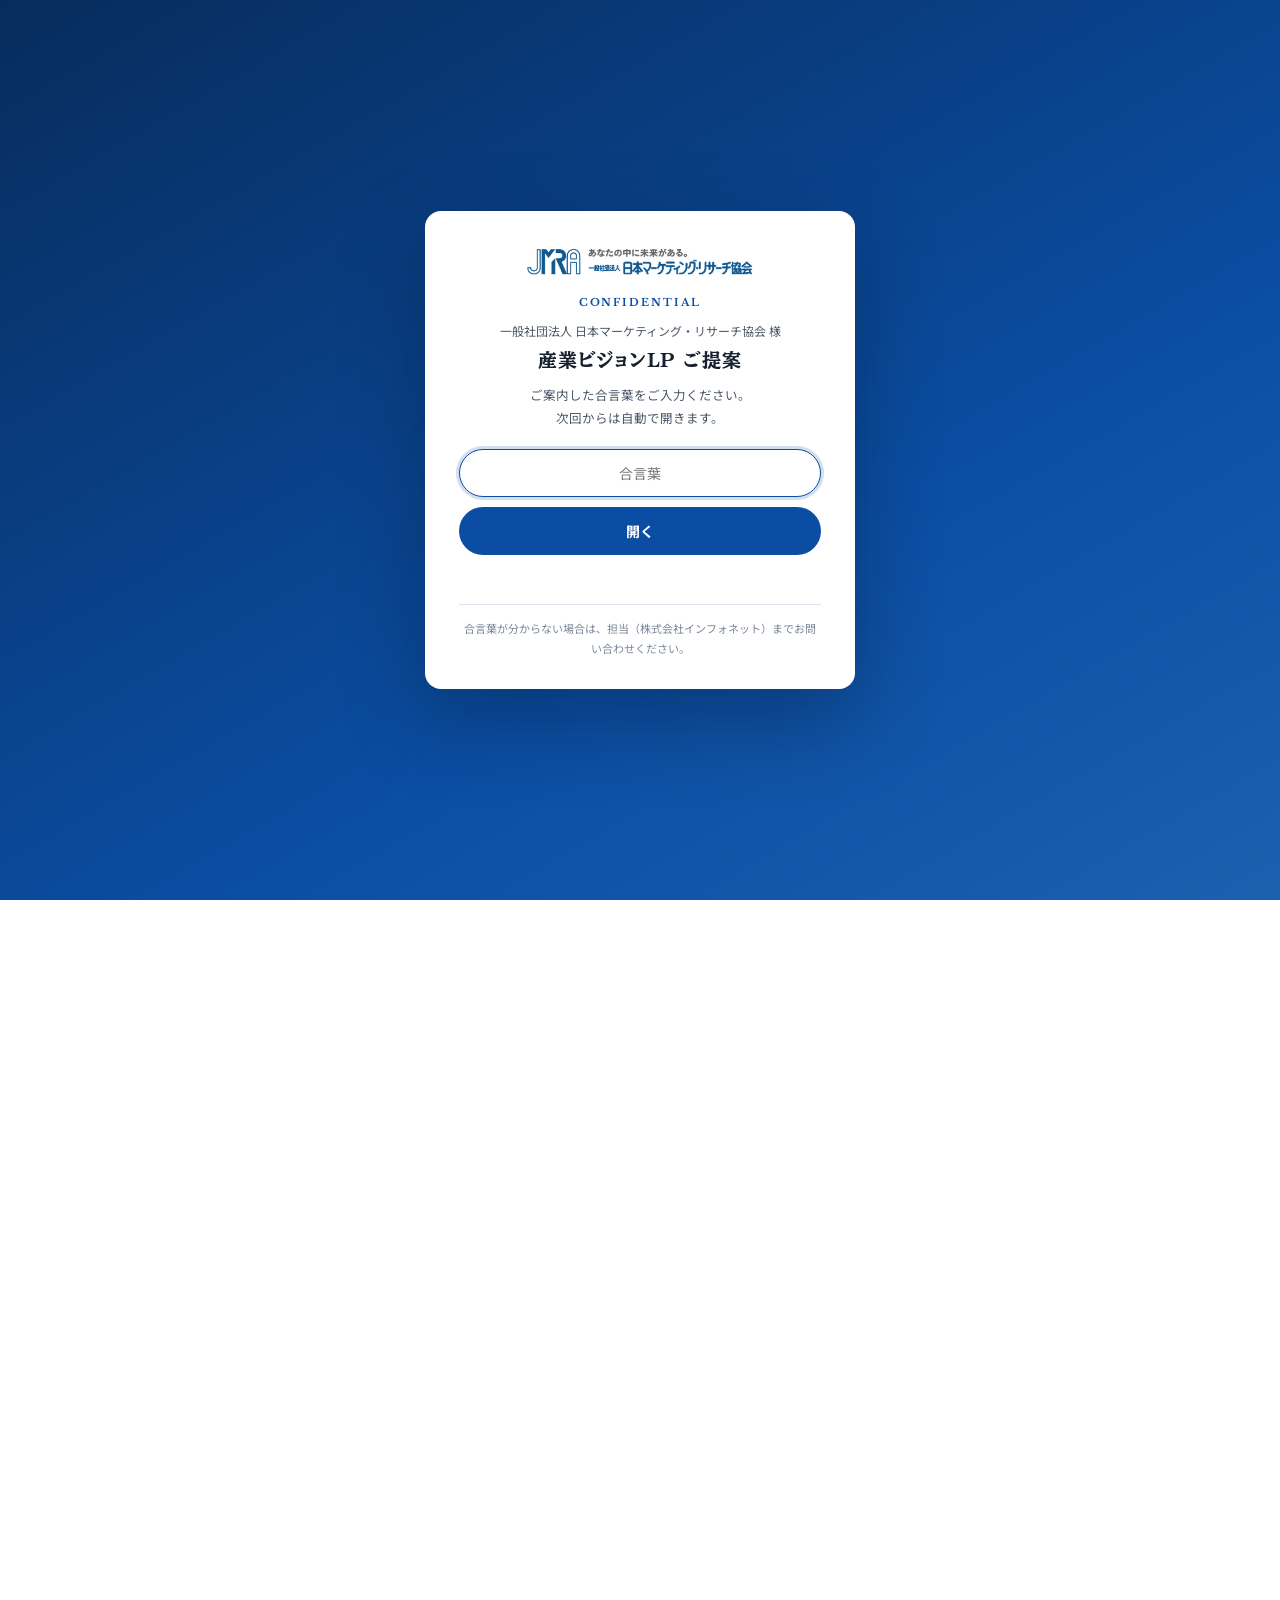
==== jmra-vision-b.html @ 4964e889 "update" ====
<!DOCTYPE html>
<html lang="ja" class="gate-on">
<head>
<meta charset="UTF-8">
<meta name="viewport" content="width=device-width, initial-scale=1.0">
<title>マーケティング・リサーチ産業VISION｜一般社団法人 日本マーケティング・リサーチ協会｜デザイン案B（可能性が、ひらく）</title>
<meta name="description" content="「調べる」から、「意思をつくる」へ。一般社団法人 日本マーケティング・リサーチ協会が策定した、マーケティング・リサーチ産業のこれからのビジョン。">
<meta name="robots" content="noindex,nofollow">
<link rel="preconnect" href="https://fonts.googleapis.com">
<link rel="preconnect" href="https://fonts.gstatic.com" crossorigin>
<link href="https://fonts.googleapis.com/css2?family=Noto+Sans+JP:wght@400;500;700;900&family=Kosugi&family=Poppins:wght@400;500;600&family=BIZ+UDPMincho:wght@400;700&family=Libre+Baskerville:wght@400;700&family=Inter:wght@400;600;700;800&family=Barlow+Semi+Condensed:wght@500;600;700&display=swap" rel="stylesheet">
<style>
@charset "UTF-8";
/* ============================================================================
   JMRA Design Tokens v0.9
   一般社団法人 日本マーケティング・リサーチ協会 様 ／ 産業ビジョンLP
   ----------------------------------------------------------------------------
   制作: 株式会社インフォネット（制作パートナー: 株式会社ITLINE）
   2026-08 作成

   【このファイルの役割】
   JMRA様の Web 資産に「共通の基準値」を与えるための定義ファイルです。
   本LPだけでなく、将来のデータベース化・追加改修・他ページ展開の際にも
   このファイルを <link> するだけで同じトンマナを再現できます。

   【2層構造】
   Layer 1 (--jm-*)  : プリミティブ = 色そのもの。実装から直接使わない。
   Layer 2 (--c-*)   : セマンティック = 役割名。実装で触ってよいのはこちら。
   → 将来「主色を変えたい」ときは Layer 1 を1行変えるだけで全ページに波及します。

   【統一ブルー #0B4DA2 の根拠】
   現在、JMRA様のWeb資産にはブルーが4種類存在します。
     - コーポレートサイト skin.css .................. #0066A9 / #0073BE
     - 50周年記念特設サイト /Portals/0/50th/ ........ #0D558B / #0072BC
     - アニュアル・カンファレンス2025 LP ............ #354FD9
     - 各種資料上の認識 ............................. #003399
     - 協会ロゴマーク実測（logo.png） ............... #085288
   なかでも、最も権威のある基準は「協会ロゴマークそのものの色 #085288」です。
   #0B4DA2 はこのロゴ色と同系（いずれも hue 約210度のネイビーブルー）でありながら、
   Web上の可読性要件を満たすよう明度を最適化したものです。
   #0B4DA2 はこれらの中間に位置し、
     (1) どの既存資産とも系統が衝突しない
     (2) 白文字とのコントラスト比 8.18:1（WCAG AAA）で、紺帯に白見出しを
         載せる設計がすべて安全になる
     (3) #003399 より一段明るく現代的でありながら、業界団体としての
         信頼感（ネイビー寄り）を保つ
   の3点から、統一色として提案するものです。
   ========================================================================== */

:root{

  /* ==========================================================================
     Layer 1 — PRIMITIVE ／ 直接使用しないでください
     ========================================================================== */

  /* --- Blue ramp（主色） --------------------------------------------------- */
  --jm-blue-50 :#EEF4FB;
  --jm-blue-100:#D6E4F5;
  --jm-blue-200:#AEC8EA;
  --jm-blue-300:#7BA4DA;
  --jm-blue-400:#4A7FC6;
  --jm-blue-500:#1C60B0;
  --jm-blue-600:#0B4DA2;   /* ★ 統一色 PRIMARY ／ 白文字 8.18:1 (AAA) */
  --jm-blue-700:#093C7E;
  --jm-blue-800:#072C5C;   /* 濃紺面（推奨サービス・フッター） */
  --jm-blue-900:#051D3D;

  /* --- Secondary / Accent -------------------------------------------------- */
  --jm-teal-500  :#12A5C8;  /* データ・分析の記号色。送付イメージのシアンを継承 */
  --jm-teal-600  :#0E86A4;
  --jm-green-500 :#2FA37A;  /* 50周年サイト #52B386 の格上げ継承 */
  --jm-accent-500:#FF7A2F;  /* CTA。#FF6600 の明度調整継承 ※白文字は不可(3.0:1) */
  --jm-accent-700:#D95E12;  /* 白文字を載せる必要がある場合はこちら */

  /* --- Neutral ------------------------------------------------------------- */
  --jm-ink   :#16202E;
  --jm-ink-2 :#4A5666;
  --jm-ink-3 :#7A8698;
  --jm-line  :#DCE3EC;
  --jm-bg    :#F5F8FC;
  --jm-white :#FFFFFF;

  /* --- Legacy（移行元。削除せず由来を残す） --------------------------------- */
  --jm-legacy-corp:#0066A9;  /* /Portals/0/Skins/JMRA/skin.css 実測 */
  --jm-legacy-50th:#0D558B;  /* /Portals/0/50th/assets/css/style.css */
  --jm-legacy-conf:#354FD9;  /* /Portals/0/conference/2025lp/assets/css/style.css */
  --jm-logo-blue  :#085288;  /* ★協会ロゴマーク実測値。統一色 #0B4DA2 の根拠 */

  /* --- Category colors（事例カテゴリ／最大6色） ------------------------------ */
  --jm-cat-quant :#0B4DA2;   /* 定量調査 */
  --jm-cat-qual  :#12A5C8;   /* 定性調査 */
  --jm-cat-data  :#6B4FD6;   /* データ活用・AI */
  --jm-cat-ux    :#2FA37A;   /* UX・行動観察 */
  --jm-cat-global:#C86A12;   /* 海外・グローバル */
  --jm-cat-other :#6B7787;   /* その他 */


  /* ==========================================================================
     Layer 2 — SEMANTIC ／ 実装で使うのはここだけ
     ========================================================================== */

  --c-primary      :var(--jm-blue-600);
  --c-primary-hover:var(--jm-blue-700);
  --c-primary-weak :var(--jm-blue-50);
  --c-on-primary   :#fff;

  --c-secondary    :var(--jm-teal-500);

  --c-surface      :var(--jm-white);
  --c-surface-2    :var(--jm-bg);
  --c-surface-dark :var(--jm-blue-800);

  --c-border       :var(--jm-line);
  --c-border-strong:var(--jm-blue-200);

  --c-text         :var(--jm-ink);
  --c-text-muted   :var(--jm-ink-2);
  --c-text-faint   :var(--jm-ink-3);
  --c-text-on-dark :#fff;
  --c-text-on-dark-muted:rgba(255,255,255,.72); /* ダーク面は2階調のみ。グレー混色は濁る */

  --c-link         :var(--jm-blue-600);
  --c-cta-bg       :var(--jm-accent-500);
  --c-cta-text     :#fff;
  --c-focus-ring   :rgba(11,77,162,.35);


  /* ==========================================================================
     TYPOGRAPHY ／ Major Third (1.25) スケール
     ========================================================================== */
  --ff-ja :"Noto Sans JP","Yu Gothic Medium","Yu Gothic","Hiragino Kaku Gothic ProN",sans-serif;
  /* 見出し用（参考サイト https://www.techv.co.jp/ の書体構成に準拠）
     和文見出し＝BIZ UDPMincho（明朝）／英字ラベル＝Libre Baskerville（セリフ）
     本文はゴシック（--ff-ja）のままとし、見出しだけ明朝にしてコントラストをつける。 */
  --ff-head  :"BIZ UDPMincho","Yu Mincho","YuMincho","Hiragino Mincho ProN",serif;
  --ff-serif :"Libre Baskerville","Times New Roman",serif;
  --ff-en :"Inter","Noto Sans JP",sans-serif;
  --ff-num:"Barlow Semi Condensed","Inter",sans-serif;

  --fs-2xs :.6875rem;   /* 11px  カテゴリチップ */
  --fs-xs  :.75rem;     /* 12px  メタ情報 */
  --fs-sm  :.8125rem;   /* 13px  補助テキスト */
  --fs-base:.9375rem;   /* 15px  本文 */
  --fs-md  :1rem;       /* 16px  カードタイトル */
  --fs-lg  :1.125rem;   /* 18px  リード */
  --fs-xl  :1.375rem;   /* 22px  小見出し */
  --fs-2xl :1.75rem;    /* 28px  h3 */
  --fs-3xl :2.25rem;    /* 36px  h2 */
  --fs-4xl :3rem;       /* 48px  特大 */
  --fs-hero:clamp(1.75rem,4.4vw,3.25rem);

  --lh-tight:1.35;
  --lh-dense:1.65;
  --lh-base :1.85;

  --fw-r:400; --fw-m:500; --fw-b:700; --fw-x:900;
  --ls-label:.28em;  /* 英語ラベルのトラッキング */


  /* ==========================================================================
     SPACE ／ 4px ベース
     ========================================================================== */
  --sp-1:4px;  --sp-2:8px;  --sp-3:12px; --sp-4:16px; --sp-5:24px;
  --sp-6:32px; --sp-7:40px; --sp-8:56px; --sp-9:80px; --sp-10:112px;

  --sec-y    :clamp(56px,7vw,96px);
  --container:1180px;
  --gutter   :24px;
  --header-h :74px;


  /* ==========================================================================
     RADIUS / ELEVATION ／ 影には青みを混ぜる（グレーの影は安っぽく見える）
     ========================================================================== */
  --r-sm:6px; --r-md:10px; --r-lg:14px; --r-xl:20px; --r-pill:999px;

  --e-1:0 1px 2px rgba(9,32,72,.06), 0 2px 8px rgba(9,32,72,.05);
  --e-2:0 4px 16px rgba(9,32,72,.08);
  --e-3:0 10px 28px rgba(9,32,72,.13);
  --e-focus:0 0 0 3px var(--c-focus-ring);


  /* ==========================================================================
     MOTION
     ========================================================================== */
  --dur-1:120ms; --dur-2:200ms; --dur-3:320ms; --dur-4:520ms;
  --ease-out   :cubic-bezier(.22,.61,.36,1);
  --ease-inout :cubic-bezier(.65,0,.35,1);
  --ease-spring:cubic-bezier(.34,1.4,.64,1);
  --stagger:12ms;      /* 実効の上限は 240ms でキャップする */
}

/* ============================================================================
   BREAKPOINTS（本LPの正）
     1023px 以下 … 3列 → 2列
     599px  以下 … 2列 → 1列
   ※JMRA様既存資産は 768 / 1259（カンファレンスLP）、Bootstrap系（50周年）と
     まちまちのため、本LPでは上記2本に統一しています。
   ========================================================================== */

/* ============================================================================
   ACCESSIBILITY
   ========================================================================== */
@media (prefers-reduced-motion:reduce){
  :root{--dur-1:.01ms;--dur-2:.01ms;--dur-3:.01ms;--dur-4:.01ms;--stagger:0ms;}
  *,*::before,*::after{animation-duration:.01ms!important;animation-iteration-count:1!important;
    transition-duration:.01ms!important;scroll-behavior:auto!important;}
}

/* ==========================================================================
   デザイン案A「ビジョンブルー」
   いただいたレビュー用モックの構成・順序・カテゴリ体系をそのまま踏襲したうえで、
   ①実写／図版の投入 ②カード情報量の整理 ③色分けのルール化
   ④ダーク面のコントラスト確保 ⑤SP時のフィルタUI ⑥カード等高
   の6点を改善したデザインです。
   ========================================================================== */

*{margin:0;padding:0;box-sizing:border-box;}
html{overflow-x:hidden;scroll-behavior:smooth;scroll-padding-top:calc(var(--header-h) + 12px);}
body{font-family:var(--ff-ja);color:var(--c-text);background:var(--c-surface);line-height:var(--lh-base);
  font-size:var(--fs-base);-webkit-font-smoothing:antialiased;}
img{max-width:100%;display:block;}
a{text-decoration:none;color:inherit;}
button{font-family:inherit;cursor:pointer;border:none;background:none;color:inherit;}
select{font-family:inherit;}
:focus-visible{outline:none;box-shadow:var(--e-focus);border-radius:var(--r-sm);}
.inner{max-width:var(--container);margin:0 auto;padding:0 var(--gutter);}
.en{font-family:var(--ff-en);letter-spacing:var(--ls-label);font-weight:700;text-transform:uppercase;}
.num{font-family:var(--ff-num);font-variant-numeric:tabular-nums;}

html.still *,html.still *::before,html.still *::after{transition:none!important;animation:none!important;}
html.still .rv{opacity:1!important;transform:none!important;}
html.still .mx-axes{opacity:1!important;}
html.still .mx-arrow{clip-path:none!important;}
html.still dialog.md[open]{position:fixed;top:50%;left:50%;margin:0;transform:translate(-50%,-50%);z-index:9999;}
html.still dialog.sheet[open]{position:fixed;left:0;right:0;bottom:0;top:auto;margin:0;z-index:9999;}
html.still.hasdialog::after{content:"";position:fixed;inset:0;background:rgba(5,29,61,.55);z-index:9990;}
.js .rv{opacity:0;transform:translateY(18px);transition:opacity var(--dur-4) var(--ease-out),transform var(--dur-4) var(--ease-out);}
.js .rv.in{opacity:1;transform:none;}

/* ===== HEADER ===== */
.hdr{position:sticky;top:0;z-index:100;background:rgba(255,255,255,.94);
  backdrop-filter:blur(10px);-webkit-backdrop-filter:blur(10px);
  border-bottom:1px solid transparent;transition:border-color var(--dur-2),box-shadow var(--dur-2);}
.hdr.solid{border-bottom-color:var(--c-border);box-shadow:var(--e-1);}
.hdr .inner{display:flex;align-items:center;gap:var(--sp-5);height:var(--header-h);}
.brand{display:flex;align-items:center;gap:14px;flex:none;}
.brand img{height:26px;width:auto;}
.brand .bar{width:1px;height:26px;background:var(--c-border);}
.brand .pg{font-size:var(--fs-xs);font-weight:var(--fw-b);line-height:1.35;color:var(--c-primary);}
.brand .pg-short{display:none;}
.brand .pg small{display:block;font-family:var(--ff-en);font-size:9px;letter-spacing:.16em;color:var(--c-text-faint);font-weight:600;}
.gnav{margin-left:auto;}
.gnav ul{display:flex;list-style:none;gap:2px;}
.gnav a{display:block;padding:8px 14px;font-size:var(--fs-sm);font-weight:var(--fw-m);line-height:1.4;
  border-radius:var(--r-sm);transition:background var(--dur-2),color var(--dur-2);}
.gnav a b{display:block;font-family:var(--ff-en);font-size:9px;font-weight:800;letter-spacing:.16em;color:var(--jm-teal-500);}
.gnav a:hover{background:var(--c-primary-weak);color:var(--c-primary);}
.lang{display:flex;border:1.5px solid var(--c-border);border-radius:var(--r-sm);overflow:hidden;flex:none;}
.lang button{width:36px;height:30px;font-family:var(--ff-en);font-size:11px;font-weight:700;
  color:var(--c-text-faint);transition:all var(--dur-2);}
.lang button.on{background:var(--c-primary);color:#fff;}
.burger{display:none;width:44px;height:44px;border-radius:var(--r-sm);align-items:center;justify-content:center;flex-direction:column;gap:5px;}
.burger span{display:block;width:20px;height:2px;background:var(--c-primary);border-radius:2px;}

/* ===== HERO =====
   本家サイト（jmra-net.or.jp）のメインビジュアルに合わせた構成。
   ・左に「JMRAマーク＋あなたの中に未来がある。」のロックアップ
   ・明るい面に濃い文字（本家は白背景に濃グレーのキャッチ）
   ・右側は背景のビジュアルをそのまま見せる（本家は全面ビジュアル）
   キャッチは画像ではなく実テキストで組んでいる（Noto Sans JP 900）。 */
.hero{position:relative;overflow:hidden;background:#EAF2FA;}
.hero-bg{position:absolute;inset:0;background:url("images/hero_a.jpg") center 46%/cover no-repeat;}
/* 左から白を敷き、文字が乗る面だけを明るくする */
.hero-veil{position:absolute;inset:0;
  background:
    linear-gradient(98deg,
      rgba(255,255,255,.975) 0%,
      rgba(255,255,255,.95) 32%,
      rgba(255,255,255,.78) 48%,
      rgba(255,255,255,.26) 66%,
      rgba(255,255,255,0) 84%),
    linear-gradient(180deg,rgba(255,255,255,.5) 0%,rgba(255,255,255,0) 26%);}
.hero-grid{position:absolute;inset:0;opacity:.5;
  background-image:linear-gradient(rgba(11,77,162,.10) 1px,transparent 1px),linear-gradient(90deg,rgba(11,77,162,.10) 1px,transparent 1px);
  background-size:64px 64px;
  mask-image:linear-gradient(262deg,#000 0%,transparent 62%);
  -webkit-mask-image:linear-gradient(262deg,#000 0%,transparent 62%);}
.hero .inner{position:relative;display:block;
  padding-top:clamp(26px,3.2vw,44px);padding-bottom:clamp(28px,3.4vw,48px);}
.hero-tx{max-width:min(720px,64%);}

/* --- ロックアップ（本家の型） --- */
.jm-lockup{display:flex;align-items:center;gap:clamp(12px,1.4vw,18px);
  margin-bottom:clamp(12px,1.5vw,20px);}
.jm-mark{height:clamp(48px,5.2vw,68px);width:auto;flex:none;}
.jm-tag{margin:0;font-family:var(--ff-head);font-weight:var(--fw-b);color:#333;line-height:1.3;letter-spacing:.04em;
  font-size:clamp(17px,2.15vw,28px);}
.jm-tag .tag-br{display:none;}

.hero .eyebrow{display:inline-flex;align-items:center;gap:12px;color:var(--jm-blue-500);font-family:var(--ff-serif);
  font-size:var(--fs-xs);font-weight:700;letter-spacing:.14em;margin-bottom:var(--sp-3);}
.hero .eyebrow::before{content:"";width:34px;height:2px;background:var(--jm-blue-500);flex:none;}
.hero h1{font-family:var(--ff-head);font-size:clamp(1.95rem,4.6vw,3.15rem);line-height:1.32;
  font-weight:var(--fw-b);color:var(--jm-blue-700);letter-spacing:.03em;text-shadow:none;}
.hero h1 .accent{color:var(--jm-blue-600);position:relative;display:inline-block;isolation:isolate;}
.hero h1 .accent::after{content:"";position:absolute;left:-.04em;right:-.04em;bottom:.12em;height:.22em;
  background:rgba(0,115,190,.20);border-radius:2px;z-index:-1;}
.hero .lead{margin-top:var(--sp-4);max-width:31em;color:#3B4A5C;font-size:var(--fs-base);line-height:1.85;}
.hero .lead b{color:var(--jm-blue-700);font-weight:var(--fw-b);border-bottom:2px solid rgba(0,115,190,.35);}
.hero .cta{margin-top:var(--sp-5);display:flex;gap:var(--sp-3);flex-wrap:wrap;}
.btn{display:inline-flex;align-items:center;gap:10px;font-weight:var(--fw-b);font-size:var(--fs-base);
  padding:15px 30px;border-radius:var(--r-pill);
  transition:transform var(--dur-2) var(--ease-out),box-shadow var(--dur-2),background var(--dur-2);}
.btn svg{width:16px;height:16px;flex:none;}
.btn-p{background:var(--c-cta-bg);color:#fff;box-shadow:0 6px 20px rgba(255,122,47,.30);}
.btn-p:hover{transform:translateY(-3px);box-shadow:0 10px 28px rgba(255,122,47,.42);}
.btn-g{background:rgba(255,255,255,.86);color:var(--jm-blue-600);border:1.5px solid var(--jm-blue-300);}
.btn-g:hover{background:#fff;border-color:var(--jm-blue-500);transform:translateY(-3px);}
/* 案Aでは右の写真カードを出さない（本家は全面ビジュアル＋左ロックアップのため）。
   指定そのものは案B（_style_b.css で display:block に戻す）が使うため残す。 */
.hero-art{display:none;position:relative;}
.hero-art img{width:100%;height:auto;aspect-ratio:4/3;object-fit:cover;border-radius:var(--r-xl);box-shadow:0 24px 60px rgba(0,0,0,.42);}
.hero-art .chip-float{position:absolute;left:-20px;bottom:22px;background:#fff;border-radius:var(--r-lg);
  box-shadow:0 12px 34px rgba(5,29,61,.3);padding:13px 19px;display:flex;align-items:center;gap:12px;max-width:88%;}
.hero-art .chip-float .ic{width:36px;height:36px;border-radius:var(--r-md);background:var(--c-primary-weak);
  display:flex;align-items:center;justify-content:center;color:var(--c-primary);flex:none;}
.hero-art .chip-float .ic svg{width:18px;height:18px;}
.hero-art .chip-float b{display:block;font-size:var(--fs-sm);line-height:1.5;}
.hero-art .chip-float span{font-size:var(--fs-xs);color:var(--c-text-faint);}

/* ===== TICKER ===== */
.ticker{background:#fff;border-bottom:1px solid var(--c-border);}
.ticker .inner{display:grid;grid-template-columns:repeat(4,1fr);}
.stat{padding:19px 18px 17px;text-align:center;position:relative;}
.stat + .stat::before{content:"";position:absolute;left:0;top:26%;bottom:26%;width:1px;background:var(--c-border);}
.stat .v{font-family:var(--ff-num);font-size:2.5rem;font-weight:700;line-height:1;color:var(--c-primary);font-variant-numeric:tabular-nums;}
.stat .v .u{font-size:.95rem;font-weight:600;margin-left:3px;color:var(--c-text-muted);}
.stat .k{margin-top:9px;font-size:var(--fs-xs);color:var(--c-text-muted);font-weight:var(--fw-m);}

/* ===== SECTION 共通 ===== */
section{padding:var(--sec-y) 0;}
.sec-head{margin-bottom:var(--sp-8);max-width:46em;}
.sec-head .en{display:inline-flex;align-items:center;gap:11px;color:var(--c-primary);font-size:var(--fs-xs);
  font-family:var(--ff-serif);font-weight:700;letter-spacing:.14em;}
.sec-head .en::before{content:"";width:28px;height:2px;background:var(--jm-teal-500);}
.sec-head h2{font-family:var(--ff-head);font-size:clamp(1.5rem,3vw,2.2rem);line-height:1.5;margin-top:11px;
  font-weight:var(--fw-b);letter-spacing:.045em;}
.sec-head p{margin-top:14px;color:var(--c-text-muted);font-size:var(--fs-base);}
.sec-head p b{color:var(--c-primary);font-weight:var(--fw-b);}
.sec-head.on-dark h2{color:#fff;}
.sec-head.on-dark p{color:var(--c-text-on-dark-muted);}
.sec-head.on-dark p b{color:#7FE3FF;}
.sec-head.on-dark .en{color:#7FE3FF;}
.sec-head.on-dark .en::before{background:#7FE3FF;}

/* ===== VISION（BEFORE → SHIFT → AFTER） ===== */
.vision{background:var(--c-surface-2);}
.v-head{display:grid;grid-template-columns:minmax(230px,.8fr) 1.6fr;gap:clamp(24px,4vw,60px);
  align-items:start;margin-bottom:var(--sp-8);}
.v-head .sec-head{margin-bottom:0;}
.v-lead{color:var(--c-text-muted);font-size:var(--fs-base);line-height:2;padding-top:34px;}
.v-lead b{color:var(--c-primary);font-weight:var(--fw-b);}
.steps{display:grid;grid-template-columns:1fr 34px 1fr 34px 1fr;align-items:stretch;gap:0;}
.step{background:#fff;border:1px solid var(--c-border);border-radius:var(--r-lg);padding:26px 26px 24px;box-shadow:var(--e-1);}
.step .lb{font-family:var(--ff-en);font-size:10px;font-weight:800;letter-spacing:.22em;color:var(--c-text-faint);text-transform:uppercase;}
.step h3{font-size:var(--fs-xl);margin:10px 0 10px;line-height:1.5;}
.step p{font-size:var(--fs-sm);color:var(--c-text-muted);line-height:1.9;}
.step.now{background:linear-gradient(150deg,var(--jm-blue-700) 0%,var(--jm-blue-600) 55%,var(--jm-blue-500) 100%);
  border-color:transparent;color:#fff;box-shadow:0 14px 34px rgba(11,77,162,.28);position:relative;overflow:hidden;}
.step.now .lb{color:#7FE3FF;}
.step.now p{color:var(--c-text-on-dark-muted);}
.step.now::after{content:"";position:absolute;right:-40px;bottom:-40px;width:150px;height:150px;border-radius:50%;
  background:radial-gradient(circle,rgba(127,227,255,.3) 0%,transparent 70%);}
.step-ar{display:flex;align-items:center;justify-content:center;color:var(--jm-blue-300);}
.step-ar svg{width:20px;height:20px;}

/* ===== VALUE MAP ===== */
.matrix-wrap{margin-top:var(--sp-6);}
.mx-frame{display:grid;grid-template-columns:34px 1fr;gap:14px;align-items:stretch;}
.yaxis{display:flex;flex-direction:column;align-items:center;justify-content:space-between;padding:4px 0;
  font-size:var(--fs-xs);font-weight:var(--fw-b);color:var(--c-text-faint);letter-spacing:.08em;}
.yaxis span.t{writing-mode:vertical-rl;text-orientation:upright;}
.yaxis span.t.hi{color:var(--jm-teal-600);}
.yaxis .line{flex:1 1 auto;width:2px;background:linear-gradient(180deg,var(--jm-teal-500),var(--jm-blue-200));
  margin:10px 0;border-radius:2px;position:relative;display:flex;align-items:center;justify-content:center;}
.yaxis .line::before{content:"";position:absolute;top:-1px;left:50%;transform:translateX(-50%);
  width:0;height:0;border-left:5px solid transparent;border-right:5px solid transparent;border-bottom:7px solid var(--jm-teal-500);}
.yaxis .line i{writing-mode:vertical-rl;text-orientation:upright;font-style:normal;font-size:10px;
  color:var(--c-text-faint);background:#fff;padding:8px 0;letter-spacing:.12em;}
.xaxis{display:flex;align-items:center;justify-content:center;gap:14px;margin:16px 0 0 48px;flex-wrap:wrap;
  font-size:var(--fs-xs);font-weight:var(--fw-b);color:var(--c-text-faint);letter-spacing:.04em;}
.xaxis .pole{display:inline-flex;align-items:center;gap:7px;font-family:var(--ff-en);font-size:10.5px;letter-spacing:.1em;}
.xaxis .pole.r{color:var(--jm-teal-600);}
.xaxis .dot{width:7px;height:7px;border-radius:50%;background:var(--jm-blue-200);display:inline-block;}
.xaxis .dot-r{background:var(--jm-teal-500);}
.xaxis .line{flex:0 1 min(300px,30vw);height:2px;background:linear-gradient(90deg,var(--jm-blue-200),var(--jm-teal-500));
  border-radius:2px;position:relative;display:flex;align-items:center;justify-content:center;}
.xaxis .line::after{content:"";position:absolute;right:-1px;top:50%;transform:translateY(-50%);
  width:0;height:0;border-top:5px solid transparent;border-bottom:5px solid transparent;border-left:7px solid var(--jm-teal-500);}
.xaxis .line i{font-style:normal;font-size:10px;color:var(--c-text-faint);background:#fff;padding:0 10px;letter-spacing:.1em;white-space:nowrap;}

.matrix{position:relative;display:grid;grid-template-columns:1fr 1fr;gap:20px;padding:38px;
  background:#fff;border:1px solid var(--c-border);border-radius:var(--r-xl);box-shadow:var(--e-2);}
.mx-svg{position:absolute;inset:0;width:100%;height:100%;pointer-events:none;}
.mx-axes{z-index:0;opacity:0;transition:opacity .9s var(--ease-out);}
.mx-arrow{z-index:0;clip-path:inset(0 100% 0 0);transition:clip-path 1.5s .3s var(--ease-out);}
.mx-svg path,.mx-svg line{fill:none;}
.mx-svg .ax{stroke:var(--jm-blue-200);stroke-width:2;}
.mx-svg .arw{stroke:var(--jm-teal-500);stroke-width:5;stroke-linecap:round;stroke-linejoin:round;opacity:1;}
.matrix.in .mx-axes{opacity:1;}
.matrix.in .mx-arrow{clip-path:inset(0 0 0 0);}

.quad{position:relative;z-index:1;display:block;width:100%;text-align:left;background:#fff;
  border:1.5px solid var(--c-border);border-radius:var(--r-lg);padding:24px 24px 20px;
  transition:transform var(--dur-3) var(--ease-out),box-shadow var(--dur-3),border-color var(--dur-3),background var(--dur-3);}
@media(hover:hover){.quad:hover{transform:translateY(-3px);box-shadow:var(--e-2);border-color:var(--cat);}}
.quad.active{border-color:var(--cat);box-shadow:0 0 0 3px color-mix(in srgb,var(--cat) 18%,#fff),var(--e-2);}
.quad .qno{font-family:var(--ff-num);font-size:var(--fs-lg);font-weight:700;color:#fff;background:var(--cat);
  border-radius:var(--r-pill);padding:2px 13px;letter-spacing:.02em;
  box-shadow:0 2px 8px color-mix(in srgb,var(--cat) 45%,transparent);}
.quad .qsub{margin-left:10px;font-size:var(--fs-xs);color:var(--c-text-faint);font-weight:var(--fw-m);}
.quad h4{font-size:var(--fs-xl);margin:13px 0 9px;line-height:1.45;}
.quad p{font-size:var(--fs-sm);color:var(--c-text-muted);line-height:1.9;}
.quad .qfoot{display:flex;align-items:center;gap:11px;margin-top:15px;padding-top:13px;border-top:1px dashed var(--c-border);flex-wrap:wrap;}
.quad .qn{font-size:var(--fs-xs);color:var(--cat);font-weight:var(--fw-b);background:color-mix(in srgb,var(--cat) 10%,#fff);
  border-radius:var(--r-pill);padding:3px 12px;}
.quad .qn b{font-family:var(--ff-num);font-size:var(--fs-md);}
.quad .qtag{font-size:11px;color:var(--c-text-faint);}
.quad .goal{position:absolute;top:20px;right:20px;display:inline-flex;align-items:center;gap:6px;
  font-size:10px;font-weight:800;letter-spacing:.08em;color:#fff;background:var(--jm-teal-500);
  padding:4px 11px;border-radius:var(--r-pill);box-shadow:0 3px 10px rgba(18,165,200,.35);}
.quad .goal svg{width:11px;height:11px;}
.quad.q-goal{background:linear-gradient(155deg,#fff 0%,#F2F8FC 100%);}

.foundation{display:grid;grid-template-columns:auto 1fr auto;align-items:center;gap:var(--sp-5);width:100%;
  text-align:left;margin:var(--sp-5) 0 0 48px;padding:20px 26px;background:#fff;border:1.5px solid var(--c-border);
  border-radius:var(--r-lg);box-shadow:var(--e-1);transition:border-color var(--dur-2),box-shadow var(--dur-2),transform var(--dur-2);
  --cat:#6B7787;}
@media(hover:hover){.foundation:hover{border-color:var(--cat);transform:translateY(-2px);box-shadow:var(--e-2);}}
.foundation.active{border-color:var(--cat);box-shadow:0 0 0 3px rgba(107,119,135,.18),var(--e-2);}
.foundation .fen{font-family:var(--ff-en);font-size:10px;font-weight:800;letter-spacing:.2em;color:#fff;
  background:var(--cat);border-radius:var(--r-sm);padding:5px 11px;white-space:nowrap;}
.foundation .ftx{font-size:var(--fs-sm);color:var(--c-text-muted);line-height:1.85;}
.foundation .ftx b{display:block;font-size:var(--fs-md);color:var(--c-text);margin-bottom:3px;}
.foundation .fn{font-size:var(--fs-xs);color:var(--cat);font-weight:var(--fw-b);background:#EEF0F3;
  border-radius:var(--r-pill);padding:4px 13px;white-space:nowrap;}
.foundation .fn b{font-family:var(--ff-num);font-size:var(--fs-md);}
.matrix-note{margin-top:var(--sp-5);font-size:var(--fs-xs);color:var(--c-text-faint);text-align:right;}

/* ===== CASES ===== */
.cases{background:var(--c-surface-2);}
.cases-head{display:flex;align-items:flex-end;justify-content:space-between;gap:var(--sp-5);flex-wrap:wrap;margin-bottom:var(--sp-6);}
.count-badge{text-align:right;flex:none;}
.count-badge .n{font-family:var(--ff-num);font-size:3.4rem;line-height:.9;font-weight:700;color:var(--c-primary);font-variant-numeric:tabular-nums;}
.count-badge .l{font-size:10.5px;color:var(--c-text-faint);font-weight:var(--fw-m);margin-top:7px;}
.count-badge.on-dark .n{color:#7FE3FF;}
.count-badge.on-dark .l{color:var(--c-text-on-dark-muted);}

.fbar{position:sticky;top:var(--header-h);z-index:50;background:rgba(245,248,252,.94);
  backdrop-filter:blur(10px);-webkit-backdrop-filter:blur(10px);padding:14px 0 12px;margin-bottom:var(--sp-5);
  border-bottom:1px solid transparent;transition:border-color var(--dur-2);}
.fbar.stuck{border-bottom-color:var(--c-border);}
.frow{display:flex;align-items:flex-start;gap:var(--sp-4);margin-bottom:9px;}
.frow:last-child{margin-bottom:0;}
.flabel{flex:0 0 66px;font-size:var(--fs-xs);font-weight:var(--fw-b);color:var(--c-text-faint);
  letter-spacing:.08em;padding-top:11px;}
.chips{display:flex;gap:7px;flex-wrap:wrap;flex:1 1 auto;min-width:0;}
.chip{display:inline-flex;align-items:center;gap:7px;font-size:var(--fs-sm);font-weight:var(--fw-b);
  padding:8px 15px;border-radius:var(--r-pill);border:1.5px solid var(--c-border);background:#fff;color:var(--c-text-muted);
  transition:all var(--dur-2) var(--ease-out);white-space:nowrap;min-height:38px;}
.chip .dot{width:8px;height:8px;border-radius:50%;background:var(--cat,var(--c-text-faint));flex:none;}
.chip .cn{font-family:var(--ff-num);font-size:11px;font-weight:700;color:var(--c-text-faint);
  background:var(--c-surface-2);border-radius:var(--r-pill);padding:1px 8px;}
@media(hover:hover){.chip:hover{border-color:var(--jm-blue-300);color:var(--c-primary);}}
.chip.on{background:var(--c-primary);border-color:var(--c-primary);color:#fff;box-shadow:0 4px 12px rgba(11,77,162,.24);}
.chip.on .dot{background:#fff;}
.chip.on .cn{background:rgba(255,255,255,.22);color:#fff;}
.chip.sm{font-size:var(--fs-xs);font-weight:var(--fw-m);padding:6px 13px;min-height:32px;}
.memchips{max-height:none;}

.ftools{align-items:center;gap:var(--sp-3);flex-wrap:wrap;padding-top:6px;border-top:1px dashed var(--c-border);margin-top:11px;}
.active-row{display:flex;align-items:center;gap:9px;flex-wrap:wrap;flex:1 1 auto;min-height:30px;}
.active-row .lbl{color:var(--c-text-faint);font-weight:var(--fw-b);font-size:var(--fs-xs);}
.tagx{display:inline-flex;align-items:center;gap:7px;background:#fff;border:1px solid var(--jm-blue-200);
  color:var(--c-primary);font-weight:var(--fw-b);font-size:var(--fs-xs);padding:5px 8px 5px 12px;border-radius:var(--r-pill);}
.tagx button{width:18px;height:18px;border-radius:50%;background:var(--c-primary-weak);color:var(--c-primary);
  display:flex;align-items:center;justify-content:center;font-size:12px;line-height:1;font-weight:700;}
.tagx button:hover{background:var(--c-primary);color:#fff;}
.clear-all{color:var(--c-text-muted);font-size:var(--fs-xs);text-decoration:underline;font-weight:var(--fw-m);}
.clear-all:hover{color:var(--c-primary);}
.sel{position:relative;flex:none;}
.sel select{appearance:none;-webkit-appearance:none;background:#fff;border:1.5px solid var(--c-border);
  border-radius:var(--r-pill);padding:9px 36px 9px 15px;font-size:var(--fs-sm);font-weight:var(--fw-m);
  color:var(--c-text);min-height:38px;cursor:pointer;transition:border-color var(--dur-2);}
.sel select:hover{border-color:var(--jm-blue-300);}
.sel::after{content:"";position:absolute;right:14px;top:50%;width:7px;height:7px;border-right:2px solid var(--c-text-faint);
  border-bottom:2px solid var(--c-text-faint);transform:translateY(-70%) rotate(45deg);pointer-events:none;}
.viewtgl{display:flex;border:1.5px solid var(--c-border);border-radius:var(--r-pill);overflow:hidden;background:#fff;flex:none;}
.viewtgl button{width:42px;height:38px;display:flex;align-items:center;justify-content:center;color:var(--c-text-faint);transition:all var(--dur-2);}
.viewtgl button.on{background:var(--c-primary);color:#fff;}
.viewtgl svg{width:17px;height:17px;}
.sp-filter-btn{display:none;}

.grid{display:grid;grid-template-columns:repeat(auto-fill,minmax(320px,1fr));gap:20px;align-items:stretch;}
.case{position:relative;display:grid;grid-template-rows:auto auto 1fr auto;background:#fff;
  border:1px solid var(--c-border);border-radius:var(--r-lg);padding:22px 22px 18px;box-shadow:var(--e-1);
  text-align:left;width:100%;overflow:hidden;
  transition:transform var(--dur-2) var(--ease-out),box-shadow var(--dur-2),border-color var(--dur-2);}
.case::before{content:"";position:absolute;top:0;left:0;right:0;height:4px;background:var(--cat);}
@media(hover:hover){.case:hover{transform:translateY(-3px);box-shadow:var(--e-3);border-color:var(--cat);}}
.case[data-featured="1"]{background:linear-gradient(160deg,var(--jm-blue-50) 0%,#fff 62%);}
.case .ribbon{display:inline-flex;align-items:center;gap:4px;background:var(--jm-accent-500);color:#fff;
  font-size:10px;font-weight:800;letter-spacing:.06em;padding:3px 9px;border-radius:var(--r-sm);flex:none;}
.case .ribbon::before{content:"";width:5px;height:5px;border-radius:50%;background:#fff;}
.case .top{display:flex;align-items:center;gap:8px;flex-wrap:wrap;}
.cchip{display:inline-flex;align-items:center;gap:7px;font-size:var(--fs-2xs);font-weight:var(--fw-b);letter-spacing:.04em;
  padding:4px 11px;border-radius:var(--r-sm);color:var(--cat);
  background:color-mix(in srgb,var(--cat) 10%,#fff);border:1px solid color-mix(in srgb,var(--cat) 25%,#fff);}
.cchip .ce{font-family:var(--ff-en);font-size:9px;font-weight:800;letter-spacing:.14em;opacity:.75;font-style:normal;}
.case .yr{font-family:var(--ff-num);font-size:var(--fs-xs);color:var(--c-text-faint);font-weight:600;margin-left:auto;}
.case h3{font-size:var(--fs-md);line-height:1.6;font-weight:var(--fw-b);margin:13px 0 10px;
  min-height:calc(2 * 1.6em);display:-webkit-box;-webkit-line-clamp:2;-webkit-box-orient:vertical;overflow:hidden;}
.case .member{display:flex;align-items:center;gap:8px;font-size:var(--fs-sm);color:var(--c-text-muted);
  font-weight:var(--fw-m);align-self:start;}
.case .member .ico{width:22px;height:22px;border-radius:var(--r-sm);background:var(--c-surface-2);
  display:flex;align-items:center;justify-content:center;flex:none;color:var(--cat);}
.case .member .ico svg{width:13px;height:13px;}
.case .foot{display:flex;align-items:center;gap:8px;min-width:0;margin-top:16px;padding-top:14px;border-top:1px solid var(--c-border);}
.meta{font-size:var(--fs-xs);color:var(--c-text-faint);background:var(--c-surface-2);border-radius:var(--r-sm);
  padding:3px 9px;white-space:nowrap;overflow:hidden;text-overflow:ellipsis;min-width:0;flex:0 1 auto;}
.case .more{margin-left:auto;font-size:var(--fs-xs);font-weight:var(--fw-b);color:var(--c-primary);
  display:inline-flex;align-items:center;gap:5px;white-space:nowrap;flex:none;}
.case .more svg{width:12px;height:12px;transition:transform var(--dur-2);}
@media(hover:hover){.case:hover .more svg{transform:translateX(3px);}}

.grid.list{grid-template-columns:1fr;gap:0;background:#fff;border:1px solid var(--c-border);
  border-radius:var(--r-lg);overflow:hidden;box-shadow:var(--e-1);}
.grid.list .case{grid-template-rows:none;grid-template-columns:170px 1fr 210px 110px;align-items:center;gap:18px;
  border:none;border-bottom:1px solid var(--c-border);border-radius:0;box-shadow:none;padding:15px 22px;background:#fff;}
.grid.list .case::before{width:4px;height:auto;top:11px;bottom:11px;right:auto;border-radius:2px;}
.grid.list .case:last-child{border-bottom:none;}
@media(hover:hover){.grid.list .case:hover{transform:none;background:var(--c-primary-weak);box-shadow:none;}}
.grid.list .case .yr,.grid.list .case .ribbon{display:none;}
.grid.list .case h3{margin:0;min-height:0;-webkit-line-clamp:1;font-size:var(--fs-base);}
.grid.list .case .foot{margin:0;padding:0;border:none;justify-content:flex-end;}
.grid.list .case .meta{display:none;}

.empty{display:none;text-align:center;padding:var(--sp-9) var(--sp-5);background:#fff;
  border:1px dashed var(--c-border-strong);border-radius:var(--r-lg);}
.empty.on{display:block;}
.empty svg{width:56px;height:56px;color:var(--jm-blue-200);margin:0 auto var(--sp-4);}
.empty h4{font-size:var(--fs-xl);margin-bottom:8px;}
.empty p{color:var(--c-text-muted);font-size:var(--fs-sm);margin-bottom:var(--sp-5);}
.btn-s{display:inline-flex;align-items:center;gap:8px;background:var(--c-primary);color:#fff;font-weight:var(--fw-b);
  font-size:var(--fs-sm);padding:11px 24px;border-radius:var(--r-pill);}
.loadmore{text-align:center;margin-top:var(--sp-7);}
.btn-o{display:inline-flex;align-items:center;gap:10px;border:1.5px solid var(--c-primary);color:var(--c-primary);
  font-weight:var(--fw-b);font-size:var(--fs-base);padding:13px 34px;border-radius:var(--r-pill);background:#fff;
  transition:all var(--dur-2) var(--ease-out);}
.btn-o:hover{background:var(--c-primary);color:#fff;transform:translateY(-2px);box-shadow:var(--e-2);}
.btn-o .num{font-family:var(--ff-num);}
.sample-note{margin-top:var(--sp-5);font-size:var(--fs-xs);color:var(--c-text-faint);background:#fff;
  border-left:3px solid var(--jm-blue-200);padding:11px 17px;border-radius:0 var(--r-sm) var(--r-sm) 0;line-height:1.85;}
.sample-note.on-dark{background:rgba(255,255,255,.06);border-left-color:rgba(127,227,255,.55);color:var(--c-text-on-dark-muted);}

/* ===== SERVICES（紺面／提供会社アコーディオン） ===== */
.services{background:var(--c-surface-dark);position:relative;overflow:hidden;}
.services::before{content:"";position:absolute;inset:0;opacity:.55;
  background-image:radial-gradient(circle at 14% 18%,rgba(18,165,200,.22) 0%,transparent 44%),
                   radial-gradient(circle at 88% 80%,rgba(11,77,162,.6) 0%,transparent 48%);}
.services .inner{position:relative;}

/* -- 注目サービス（カード数枚だけ） -- */
.svc-feature{margin-bottom:var(--sp-7);}
.subhd{display:flex;align-items:center;gap:9px;font-size:var(--fs-sm);font-weight:var(--fw-b);
  color:#fff;margin-bottom:var(--sp-4);}
.subhd .dot{width:7px;height:7px;border-radius:50%;background:var(--jm-accent-500);flex:none;}
.svc-grid{display:grid;grid-template-columns:repeat(auto-fill,minmax(320px,1fr));gap:18px;}
.svc{display:grid;grid-template-rows:auto auto auto 1fr auto;background:rgba(255,255,255,.06);
  border:1px solid rgba(255,255,255,.16);border-radius:var(--r-lg);padding:22px 22px 18px;
  transition:background var(--dur-2),border-color var(--dur-2),transform var(--dur-2) var(--ease-out);}
@media(hover:hover){.svc:hover{background:rgba(255,255,255,.11);border-color:rgba(127,227,255,.55);transform:translateY(-3px);}}
.svc .stop{display:flex;align-items:center;gap:9px;flex-wrap:wrap;}
.svc .sc{display:inline-block;font-size:var(--fs-2xs);font-weight:var(--fw-b);letter-spacing:.04em;
  padding:3px 10px;border-radius:var(--r-sm);color:#fff;background:var(--cat);}
.svc .sm{font-size:var(--fs-xs);color:var(--c-text-on-dark-muted);}
.svc h3{font-size:var(--fs-lg);color:#fff;margin:12px 0 9px;line-height:1.5;}
.svc p{font-size:var(--fs-sm);color:var(--c-text-on-dark-muted);line-height:1.85;}
.svc .sval{margin-top:14px;background:rgba(127,227,255,.1);border:1px solid rgba(127,227,255,.24);
  border-radius:var(--r-md);padding:12px 15px;font-size:var(--fs-xs);color:#fff;line-height:1.85;align-self:start;}
.svc .sval .vl{display:block;font-size:10px;font-weight:800;letter-spacing:.1em;color:#7FE3FF;margin-bottom:5px;}
.svc .prov{margin-top:15px;padding-top:13px;border-top:1px solid rgba(255,255,255,.14);
  font-size:var(--fs-xs);color:#7FE3FF;font-weight:var(--fw-b);display:flex;align-items:center;gap:7px;
  align-self:end;width:100%;transition:color var(--dur-2);}
.svc .prov svg{width:12px;height:12px;flex:none;transition:transform var(--dur-2);}
@media(hover:hover){.svc .prov:hover{color:#fff;} .svc .prov:hover svg{transform:translateX(3px);}}

/* -- 絞り込みバー -- */
.sfbar{display:grid;grid-template-columns:66px 1fr auto;align-items:start;gap:var(--sp-4);
  margin-bottom:var(--sp-5);padding-bottom:var(--sp-4);border-bottom:1px solid rgba(255,255,255,.14);}
.sfbar .flabel{font-size:var(--fs-xs);font-weight:var(--fw-b);color:var(--c-text-on-dark-muted);
  letter-spacing:.08em;padding-top:11px;}
.sfbar .chips{min-width:0;}
.sfbar .chip{background:rgba(255,255,255,.07);border-color:rgba(255,255,255,.2);color:var(--c-text-on-dark-muted);}
.sfbar .chip .cn{background:rgba(255,255,255,.12);color:var(--c-text-on-dark-muted);}
@media(hover:hover){.sfbar .chip:hover{border-color:rgba(127,227,255,.7);color:#fff;}}
.sfbar .chip.on{background:#fff;border-color:#fff;color:var(--jm-blue-800);box-shadow:0 4px 14px rgba(0,0,0,.22);}
.sfbar .chip.on .cn{background:rgba(7,44,92,.12);color:var(--jm-blue-800);}
.accall{justify-self:end;display:inline-flex;align-items:center;gap:8px;font-size:var(--fs-sm);font-weight:var(--fw-b);
  color:#7FE3FF;border:1.5px solid rgba(127,227,255,.45);border-radius:var(--r-pill);
  padding:9px 18px;min-height:38px;transition:all var(--dur-2);}
.accall svg{width:14px;height:14px;}
.accall:hover{background:rgba(127,227,255,.12);border-color:#7FE3FF;}
.accall[aria-pressed="true"] svg{transform:rotate(180deg);}

/* -- アコーディオン本体 -- */
.acc{border:1px solid rgba(255,255,255,.15);border-radius:var(--r-lg);overflow:hidden;
  background:rgba(255,255,255,.04);}
.acc-item{border-bottom:1px solid rgba(255,255,255,.11);}
.acc-item:last-child{border-bottom:none;}
.acc-hd{display:grid;grid-template-columns:22px 1fr auto auto;align-items:center;gap:14px;
  width:100%;text-align:left;padding:17px 22px;transition:background var(--dur-2);}
@media(hover:hover){.acc-hd:hover{background:rgba(255,255,255,.06);}}
.acc-ico{display:flex;align-items:center;justify-content:center;color:#7FE3FF;
  transition:transform var(--dur-2) var(--ease-out);}
.acc-ico svg{width:16px;height:16px;}
.acc-item.open .acc-ico{transform:rotate(180deg);}
.acc-name{font-size:var(--fs-md);font-weight:var(--fw-b);color:#fff;line-height:1.5;}
.acc-dots{display:flex;gap:4px;}
.acc-dots i{width:8px;height:8px;border-radius:50%;display:block;}
.acc-n{font-size:var(--fs-xs);color:var(--c-text-on-dark-muted);background:rgba(255,255,255,.09);
  border-radius:var(--r-pill);padding:4px 13px;white-space:nowrap;}
.acc-n b{font-family:var(--ff-num);font-size:var(--fs-md);color:#fff;margin-right:1px;}
.acc-bd{max-height:0;overflow:hidden;transition:max-height var(--dur-3) var(--ease-out);}
.acc-item.open .acc-bd{max-height:calc(var(--rows,8) * 64px + 34px);}
.acc-inner{padding:0 22px 16px 58px;}

.srow{display:grid;grid-template-columns:118px minmax(180px,1fr) 2fr 20px;align-items:center;gap:16px;
  width:100%;text-align:left;padding:12px 16px;border-radius:var(--r-md);
  border-left:3px solid var(--cat);background:rgba(255,255,255,.05);margin-bottom:7px;
  transition:background var(--dur-2),transform var(--dur-2) var(--ease-out);}
.srow:last-child{margin-bottom:0;}
@media(hover:hover){.srow:hover{background:rgba(255,255,255,.12);transform:translateX(3px);}}
.srow .scat{font-size:var(--fs-2xs);font-weight:var(--fw-b);color:#fff;background:var(--cat);
  border-radius:var(--r-sm);padding:3px 9px;text-align:center;white-space:nowrap;
  overflow:hidden;text-overflow:ellipsis;}
.srow .sname{font-size:var(--fs-base);font-weight:var(--fw-b);color:#fff;line-height:1.5;}
.srow .sbrief{font-size:var(--fs-xs);color:var(--c-text-on-dark-muted);line-height:1.6;
  overflow:hidden;text-overflow:ellipsis;white-space:nowrap;}
.srow .sarr{color:#7FE3FF;display:flex;justify-content:flex-end;}
.srow .sarr svg{width:13px;height:13px;transition:transform var(--dur-2);}
@media(hover:hover){.srow:hover .sarr svg{transform:translateX(3px);}}

.empty.on-dark{background:rgba(255,255,255,.06);border-color:rgba(255,255,255,.24);}
.empty.on-dark h4{color:#fff;}
.empty.on-dark p{color:var(--c-text-on-dark-muted);}
.count-badge .sub2{display:block;font-size:10px;color:var(--c-text-faint);margin-top:2px;}
.count-badge.on-dark .sub2{color:var(--c-text-on-dark-muted);}
.m-actions{margin-top:20px;}
.m-actions .btn-s{gap:8px;}
.m-actions .btn-s svg{width:13px;height:13px;}
.m-actions .btn-s.is-sample{background:var(--c-surface-2);color:var(--c-text-faint);cursor:default;}

/* ===== CTA / FOOTER ===== */
.cta-band{position:relative;overflow:hidden;background:var(--jm-blue-900);}
.cta-band .bg{position:absolute;inset:0;background:url("images/cta_band.jpg") center/cover no-repeat;opacity:.6;}
.cta-band .veil{position:absolute;inset:0;background:linear-gradient(95deg,rgba(5,29,61,.95) 0%,rgba(7,44,92,.74) 55%,rgba(11,77,162,.3) 100%);}
.cta-band .inner{position:relative;display:flex;align-items:center;justify-content:space-between;gap:var(--sp-7);flex-wrap:wrap;}
.cta-band h2{font-family:var(--ff-head);font-size:clamp(1.4rem,2.6vw,1.95rem);color:#fff;line-height:1.55;letter-spacing:.04em;}
.cta-band p{margin-top:12px;color:var(--c-text-on-dark-muted);font-size:var(--fs-base);max-width:36em;}
.cta-band .btns{display:flex;gap:var(--sp-3);flex-wrap:wrap;flex:none;}
footer.site{background:#fff;border-top:1px solid var(--c-border);padding:var(--sp-8) 0 var(--sp-5);}
footer.site .top{display:flex;justify-content:space-between;gap:var(--sp-7);flex-wrap:wrap;padding-bottom:var(--sp-6);border-bottom:1px solid var(--c-border);}
footer.site .fb img{height:26px;width:auto;margin-bottom:14px;}
footer.site .fb p{font-size:var(--fs-xs);color:var(--c-text-faint);line-height:1.9;}
footer.site nav ul{list-style:none;display:flex;gap:var(--sp-5);flex-wrap:wrap;}
footer.site nav a{font-size:var(--fs-sm);color:var(--c-text-muted);font-weight:var(--fw-m);}
footer.site nav a:hover{color:var(--c-primary);}
footer.site .copy{padding-top:var(--sp-4);display:flex;justify-content:space-between;gap:var(--sp-4);flex-wrap:wrap;
  font-size:var(--fs-xs);color:var(--c-text-faint);}
.disclaimer{margin-top:var(--sp-4);background:var(--c-surface-2);border-radius:var(--r-md);padding:14px 18px;
  font-size:var(--fs-xs);color:var(--c-text-muted);line-height:1.9;}

/* ===== MODAL / SHEET ===== */
/* ★ margin:auto を明示。全称リセット *{margin:0} が <dialog> のUA既定 margin:auto を
   打ち消すため、これが無いとモーダルが中央に来ず左上に張り付く。 */
/* ★ position は指定しないこと。
   dialog:modal のUA既定 position:fixed / inset:0 を打ち消すと、ページをスクロールした状態で
   モーダルが画面外に出る。閉じるボタンの absolute は、その fixed を基準に解決される。
   margin:auto は明示が必要（全称リセット *{margin:0} がUA既定を打ち消すため）。 */
dialog.md{border:none;padding:0;margin:auto;max-width:660px;width:calc(100% - 40px);
  border-radius:var(--r-xl);box-shadow:0 30px 80px rgba(5,29,61,.36);overflow:visible;}
dialog.md::backdrop{background:rgba(5,29,61,.55);backdrop-filter:blur(4px);}
.md-in{padding:34px 36px 30px;max-height:min(86vh,720px);overflow-y:auto;overflow-x:hidden;
  overscroll-behavior:contain;border-radius:inherit;}
.md-top{display:flex;align-items:center;gap:10px;margin-bottom:15px;}
.md-yr{font-family:var(--ff-num);font-size:var(--fs-xs);color:var(--c-text-faint);font-weight:600;margin-left:auto;}
.md-in h3{font-size:var(--fs-2xl);line-height:1.5;margin-bottom:16px;}
.m-member{display:flex;align-items:center;gap:10px;font-weight:var(--fw-b);color:var(--c-primary);
  font-size:var(--fs-base);padding:12px 16px;background:var(--c-primary-weak);border-radius:var(--r-md);margin-bottom:20px;}
.m-member svg{width:15px;height:15px;}
.m-dl dt{font-size:var(--fs-xs);font-weight:var(--fw-b);color:var(--c-text-faint);letter-spacing:.08em;margin-bottom:5px;}
.m-dl dd{font-size:var(--fs-base);color:var(--c-text-muted);line-height:2;margin-bottom:18px;}
.m-out{background:var(--c-surface-2);border-radius:var(--r-md);padding:16px 19px;}
.m-out .ol{display:block;font-size:10px;font-weight:800;letter-spacing:.1em;color:var(--c-primary);margin-bottom:6px;}
.m-out p{font-size:var(--fs-base);color:var(--c-text);line-height:1.95;}
.m-meta{display:flex;gap:8px;flex-wrap:wrap;margin-top:18px;padding-top:16px;border-top:1px solid var(--c-border);}
.m-note{margin-top:16px;font-size:var(--fs-xs);color:var(--c-text-faint);}
.md-close{position:absolute;top:-14px;right:-14px;width:42px;height:42px;border-radius:50%;background:#fff;
  box-shadow:var(--e-2);display:flex;align-items:center;justify-content:center;color:var(--c-text-muted);
  font-size:20px;line-height:1;z-index:3;}
.md-close:hover{background:var(--c-primary);color:#fff;}
dialog.sheet{border:none;padding:0;margin:0 0 0 auto;width:100%;max-width:100%;max-height:86vh;
  border-radius:var(--r-xl) var(--r-xl) 0 0;position:fixed;bottom:0;top:auto;box-shadow:0 -20px 60px rgba(5,29,61,.3);}
dialog.sheet::backdrop{background:rgba(5,29,61,.5);backdrop-filter:blur(3px);}
.sheet-in{padding:20px 22px 28px;overflow-y:auto;max-height:86vh;}
.sheet-in .hd{display:flex;align-items:center;justify-content:space-between;margin-bottom:18px;}
.sheet-in .hd h4{font-size:var(--fs-lg);}
.sheet-in .hd .md-close{position:static;box-shadow:none;background:var(--c-surface-2);width:36px;height:36px;}
.sheet-grp{margin-bottom:20px;}
.sheet-grp .gl{font-size:var(--fs-xs);font-weight:var(--fw-b);color:var(--c-text-faint);letter-spacing:.08em;margin-bottom:10px;}
.sheet-in .apply{width:100%;background:var(--c-primary);color:#fff;font-weight:var(--fw-b);
  padding:15px;border-radius:var(--r-pill);font-size:var(--fs-base);margin-top:6px;}

/* ===== RESPONSIVE ===== */
@media(max-width:1023px){
  .gnav{display:none;}
  .lang{margin-left:auto;}
  .burger{display:flex;}
  .hero-tx{max-width:none;}
  .hero-veil{background:linear-gradient(180deg,rgba(255,255,255,.96) 0%,rgba(255,255,255,.92) 54%,rgba(255,255,255,.62) 100%);}
  .hero-grid{mask-image:linear-gradient(180deg,transparent 0%,#000 100%);-webkit-mask-image:linear-gradient(180deg,transparent 0%,#000 100%);}
  .jm-tag .tag-br{display:inline;}
  .hero-art .chip-float{left:auto;right:14px;bottom:-14px;}
  .v-head{grid-template-columns:1fr;}
  .v-lead{padding-top:0;}
  .steps{grid-template-columns:1fr;gap:0;}
  .step-ar{transform:rotate(90deg);padding:8px 0;}
  .ticker .inner{grid-template-columns:repeat(2,1fr);}
  .stat:nth-child(3)::before{display:none;}
  .grid.list .case{grid-template-columns:140px 1fr 100px;}
  .grid.list .case .foot{display:none;}
}
@media(max-width:767px){
  .mx-svg{display:none;}
  .mx-frame{grid-template-columns:1fr;}
  .yaxis{flex-direction:row;justify-content:flex-start;gap:10px;padding:0 0 12px;}
  .yaxis span.t{writing-mode:horizontal-tb;}
  .yaxis .line{flex:0 0 64px;width:auto;height:2px;margin:0;background:linear-gradient(90deg,var(--jm-blue-200),var(--jm-teal-500));}
  .yaxis .line::before,.yaxis .line i{display:none;}
  .xaxis,.foundation{margin-left:0;}
  .matrix{grid-template-columns:1fr;padding:22px 18px;}
  .foundation{grid-template-columns:1fr;gap:12px;justify-items:start;}
  .foundation .fen,.foundation .fn{justify-self:start;}
  .cta-band .inner{flex-direction:column;align-items:flex-start;}
  .srow{grid-template-columns:1fr 20px;grid-template-areas:"cat arr" "name name" "brief brief";gap:6px 12px;}
  .srow .scat{grid-area:cat;justify-self:start;}
  .srow .sarr{grid-area:arr;}
  .srow .sname{grid-area:name;}
  .srow .sbrief{grid-area:brief;white-space:normal;}
  .acc-inner{padding:0 16px 14px 16px;}
  .acc-item.open .acc-bd{max-height:calc(var(--rows,8) * 132px + 34px);}
}
@media(max-width:599px){
  :root{--header-h:62px;--gutter:16px;}
  /* ロゴが横長（8.66:1）でページ名まで置くと入り切らないため、SPはロゴのみにする */
  .hdr .inner{gap:12px;}
  .brand{gap:9px;}
  .brand img{height:19px;}
  .brand .bar,.brand .pg{display:none;}
  .lang button{width:31px;height:27px;font-size:10px;}
  .burger{width:40px;height:40px;}
  .hero .eyebrow{font-size:9px;letter-spacing:.1em;}
  .hero .eyebrow::before{width:18px;}
  .hero .cta{flex-direction:column;align-items:stretch;}
  .btn{justify-content:center;}
  .hero-art .chip-float{right:8px;padding:10px 14px;}
  .sec-head .en{font-size:10.5px;letter-spacing:.16em;}
  .stat .v{font-size:1.95rem;}
  .count-badge{text-align:left;}
  .count-badge .n{font-size:2.4rem;}
  .grid,.svc-grid{grid-template-columns:1fr;}
  .sfbar{grid-template-columns:1fr;gap:10px;}
  .sfbar .flabel{padding-top:0;}
  .accall{justify-self:stretch;justify-content:center;min-height:44px;}
  .acc-hd{grid-template-columns:20px 1fr auto;gap:11px;padding:15px 16px;}
  .acc-dots{display:none;}
  .acc-name{font-size:var(--fs-base);}
  /* フィルタはボタン1個に集約し、詳細はボトムシートで */
  .frow{display:none;}
  .frow.ftools{display:flex;border-top:none;margin-top:0;padding-top:0;}
  .sp-filter-btn{display:inline-flex;align-items:center;gap:9px;background:#fff;border:1.5px solid var(--c-primary);
    color:var(--c-primary);font-weight:var(--fw-b);font-size:var(--fs-sm);padding:11px 20px;border-radius:var(--r-pill);
    flex:1 1 auto;justify-content:center;min-height:44px;}
  .sp-filter-btn .cnt{background:var(--c-primary);color:#fff;border-radius:var(--r-pill);font-size:11px;padding:1px 8px;font-family:var(--ff-num);}
  .sp-filter-btn svg{width:15px;height:15px;}
  .ftools .active-row{order:3;flex:1 1 100%;}
  .sel.sp-sort select{padding:11px 34px 11px 14px;min-height:44px;}
  .grid.list .case{grid-template-columns:1fr;gap:8px;padding:16px 18px 16px 24px;}
  .grid.list .case h3{-webkit-line-clamp:2;}
  .md-in{padding:26px 20px 24px;}
  .md-close{top:-13px;right:-6px;width:38px;height:38px;}
  .quad{padding:20px 18px 18px;}
  .quad .qsub{display:block;margin:8px 0 0;}
}

/* MVのScroll目印は既定で非表示（メインビジュアル案Bだけ .hero .scroll-hint で表示する） */
.scroll-hint{display:none;}

/* ==========================================================================
   メインビジュアル 案B ── 「可能性が、ひらく」（v3）
   --------------------------------------------------------------------------
   参考: https://www.toyota-battery.com/saiyo/
   ・白いアイソメトリック3Dの街が画面いっぱいに広がり、その上に巨大見出し
   ・書体は参考サイトと同一：見出し＝Kosugi／英字＝Poppins／本文＝Noto Sans JP
     （同サイトの CSS 変数 --f-head / --f-en / --f-base を実測）
   ・アクセントは JMRAブルー。見出しの「調」「意」だけ着色（参考の「可」「動」の型）
   ・リード文は置かない（ビルド時に削除）。見出しと絵で語る
   ・画像は左端まで街で埋め、ベールは文字の可読性に必要な最小限だけ
   ========================================================================== */
:root{
  --ff-head-b:"Kosugi","Noto Sans JP",sans-serif;
  --ff-en-b:"Poppins","Inter",sans-serif;
}
.hero{background:#F7FAFD;min-height:clamp(520px,58vw,640px);display:flex;flex-direction:column;justify-content:center;}
/* 背景（v6）: 3Dの町をやめ、参考サイトと同じ「淡いグラデーション＋ゆっくり漂う色のにじみ」。リボンが主役になる */
.hero-bg{background:
  radial-gradient(ellipse 46% 62% at 78% 28%, rgba(205,223,247,.95) 0%, rgba(205,223,247,0) 70%),
  radial-gradient(ellipse 42% 56% at 26% 88%, rgba(209,240,244,.85) 0%, rgba(209,240,244,0) 70%),
  radial-gradient(ellipse 30% 42% at 58% 66%, rgba(228,222,248,.75) 0%, rgba(228,222,248,0) 70%),
  linear-gradient(180deg,#FFFFFF 0%,#F2F6FB 100%);}
.hero-bg::before,.hero-bg::after{content:"";position:absolute;border-radius:50%;filter:blur(56px);opacity:.85;pointer-events:none;}
.hero-bg::before{width:46vw;height:46vw;max-width:640px;max-height:640px;right:-6%;top:-34%;
  background:radial-gradient(circle,#C9DCF6 0%,#E6EFFA 58%,rgba(230,239,250,0) 72%);}
.hero-bg::after{width:36vw;height:36vw;max-width:500px;max-height:500px;left:-8%;bottom:-44%;
  background:radial-gradient(circle,#CDEFF3 0%,#E8F6F8 58%,rgba(232,246,248,0) 72%);}
.js .hero-bg::before{animation:mvBlobA 22s ease-in-out infinite alternate;}
.js .hero-bg::after{animation:mvBlobB 26s ease-in-out infinite alternate;}
@keyframes mvBlobA{to{transform:translate(-9%,12%) scale(1.12);}}
@keyframes mvBlobB{to{transform:translate(14%,-10%) scale(1.08);}}
.hero-veil{display:none;}
.hero-grid{display:none;}
.jm-lockup{display:none;}

.hero .inner{width:100%;padding-top:clamp(40px,4.5vw,64px);padding-bottom:clamp(56px,6vw,84px);}
.hero-tx{max-width:min(860px,74%);}

.hero .eyebrow{font-family:var(--ff-en-b);font-weight:500;color:var(--jm-blue-600);letter-spacing:.18em;font-size:12px;margin-bottom:var(--sp-4);}
.hero .eyebrow::before{background:var(--jm-blue-600);}

/* 巨大見出し（Kosugi は単一ウェイト。合成ボールドを避けて 400 で組む） */
.hero h1.h1-big{
  font-family:var(--ff-head-b);font-weight:400;
  font-size:clamp(2.5rem,6vw,4.9rem);line-height:1.22;letter-spacing:-.01em;
  color:#16202E;margin-top:2px;
  text-shadow:0 1px 0 rgba(255,255,255,.7),0 0 24px rgba(255,255,255,.85);}
.hero h1.h1-big .ac{color:var(--jm-blue-600);}

/* CTA：参考の角ボタンに倣う */
.hero .cta{margin-top:var(--sp-7);}
.hero .btn{border-radius:8px;padding:16px 30px;font-family:var(--ff-ja);}
.hero .btn-p{background:var(--jm-blue-600);box-shadow:0 8px 22px rgba(11,77,162,.24);}
.hero .btn-p:hover{background:var(--jm-blue-700);}
.hero .btn-g{background:rgba(255,255,255,.92);color:#16202E;border:1.5px solid #16202E;}
.hero .btn-g:hover{background:#16202E;color:#fff;border-color:#16202E;}

/* Scroll の目印（Poppins） */
.scroll-hint{display:none;}
.hero .scroll-hint{position:absolute;left:var(--gutter);bottom:18px;display:flex;align-items:center;gap:10px;
  font-family:var(--ff-en-b);font-size:12px;letter-spacing:.06em;color:#4A5666;font-weight:500;}
.hero .scroll-hint i{display:block;width:1px;height:34px;background:linear-gradient(180deg,#4A5666,transparent);
  animation:sh 1.6s ease-in-out infinite;}
@keyframes sh{0%{transform:scaleY(0);transform-origin:top}50%{transform:scaleY(1);transform-origin:top}51%{transform-origin:bottom}100%{transform:scaleY(0);transform-origin:bottom}}
html.still .hero .scroll-hint i{animation:none;transform:none;}

/* ページ内の見出し・英字ラベルも参考サイトの書体に揃える（案Bのみ） */
.sec-head h2,.cta-band h2{font-family:var(--ff-head-b);font-weight:400;letter-spacing:.01em;}
.sec-head .en,.gnav a b,.brand .pg small,.count-badge .l,.step .lb,.quad .tag,.foundation .fen,
.subhd,.acc-n b,.stat .v{font-family:var(--ff-en-b);}
.stat .v{font-weight:600;}

@media(max-width:1023px){
  .hero-tx{max-width:100%;}
  .hero-veil{background:radial-gradient(ellipse 90% 70% at 30% 30%, rgba(255,255,255,.7) 0%, rgba(255,255,255,.35) 50%, rgba(255,255,255,0) 78%);}
}
@media(max-width:599px){
  .hero{min-height:0;}
  /* 「意思をつくる」へ。（10字）を1行に収める：375px − 余白36px ≒ 339px */
  .hero h1.h1-big{font-size:clamp(1.9rem,8.7vw,2.1rem);letter-spacing:-.02em;}
  .hero .eyebrow{letter-spacing:.04em;font-size:10px;white-space:nowrap;}  /* 44字を1行に収める */
  .hero .scroll-hint{display:none;}
}


/* ==========================================================================
   MVの動き（v5・参考: tokyotechnology.jp）
   タイムライン: 0s 背景が静かに寄る → .25s 青いリボンが起点から描かれる(2.6s) → .5s 淡いリボン
   → .55s/.72s 見出しが行ごとに立ち上がる → 1.3s ボタン → 1.9s Scroll → 3.2s〜 光がリボンを流れ続ける
   still（撮影モード）と prefers-reduced-motion では最終状態を即表示
   ========================================================================== */
.hero .inner{position:relative;z-index:3;}
.hero-bg{translate:0 var(--py,0px);will-change:transform;}
.hero-ribbon{position:absolute;inset:0;width:100%;height:100%;z-index:2;pointer-events:none;overflow:visible;
  translate:0 var(--py,0px);}
.rb{fill:none;stroke-linecap:round;stroke-linejoin:round;}
.rb-pale{stroke:url(#rbPale);stroke-width:58;opacity:.96;}
.hero-ribbon.sp .rb-pale{stroke:url(#rbPaleS);stroke-width:30;}
.rb-blue{stroke:url(#rbBlue);stroke-width:52;}
.hero-ribbon.sp .rb-blue{stroke:url(#rbBlueS);stroke-width:26;}
.rb-shine{stroke:#fff;stroke-width:52;opacity:.30;stroke-dasharray:.07 1;stroke-dashoffset:1.07;}
.hero-ribbon.sp .rb-shine{stroke-width:26;}
.hero-ribbon.sp{display:none;}
.rb-core{fill:#0B4DA2;}
.rb-pulse{fill:none;stroke:#0B4DA2;stroke-width:2;opacity:0;transform-box:fill-box;transform-origin:center;}
.rb-dot{fill:#fff;stroke:#0B4DA2;stroke-width:2;opacity:0;}
.hero h1.h1-big .ln{display:block;overflow:hidden;padding-bottom:.1em;margin-bottom:-.1em;}
.hero h1.h1-big .ln-in{display:block;}

/* --- 動き（JS有効時のみ。非JSは最終状態） --- */
.js .hero-bg{opacity:0;animation:mvBgIn 1.6s ease forwards;}
@keyframes mvBgIn{to{opacity:1;}}
.js .rb-pale,.js .rb-blue{stroke-dasharray:1;stroke-dashoffset:1;animation:rbDraw 2.6s cubic-bezier(.6,0,.2,1) forwards;}
.js .rb-blue{animation-delay:.25s;}
.js .rb-pale{animation-delay:.5s;animation-duration:2.9s;}
@keyframes rbDraw{to{stroke-dashoffset:0;}}
.js .rb-shine{animation:rbShine 4.8s linear 3.2s infinite;}
@keyframes rbShine{from{stroke-dashoffset:1.07;}to{stroke-dashoffset:-.07;}}
.js .rb-pulse{animation:rbPulse 3.2s ease-out .6s infinite;}
.js .rb-pulse.p2{animation-delay:2.2s;}
@keyframes rbPulse{0%{transform:scale(.4);opacity:.55;}100%{transform:scale(3.4);opacity:0;}}
.js .hero h1.h1-big .ln-in{transform:translateY(112%);animation:lnUp 1s cubic-bezier(.22,.61,.36,1) forwards;}
.js .hero h1.h1-big .ln:nth-child(1) .ln-in{animation-delay:.55s;}
.js .hero h1.h1-big .ln:nth-child(2) .ln-in{animation-delay:.72s;}
@keyframes lnUp{to{transform:none;}}
.js .hero .eyebrow,.js .hero .cta,.js .hero .scroll-hint{opacity:0;animation:mvFadeUp .8s cubic-bezier(.22,.61,.36,1) forwards;}
.js .hero .eyebrow{animation-delay:.35s;}
.js .hero .cta{animation-delay:1.3s;}
.js .hero .scroll-hint{animation-delay:1.9s;}
@keyframes mvFadeUp{from{opacity:0;transform:translateY(14px);}to{opacity:1;transform:none;}}

/* --- 撮影モード／動きを減らす設定：最終状態を即表示 --- */
html.still .hero-bg,html.still .hero-ribbon{opacity:1;translate:0 0;}
html.still .rb-pale,html.still .rb-blue{stroke-dashoffset:0;}
html.still .rb-shine{opacity:0;}
html.still .rb-pulse{opacity:0;}
html.still .rb-dot{display:none;}
html.still .hero h1.h1-big .ln-in{transform:none;}
html.still .hero .eyebrow,html.still .hero .cta,html.still .hero .scroll-hint{opacity:1;}
@media(prefers-reduced-motion:reduce){
  .js .hero-bg,.js .rb-pale,.js .rb-blue,.js .rb-shine,.js .rb-pulse,.js .hero h1.h1-big .ln-in,
  .js .hero .eyebrow,.js .hero .cta,.js .hero .scroll-hint,.js .hero-bg::before,.js .hero-bg::after{animation:none!important;}
  .js .hero-bg{opacity:1;}
  .js .rb-pale,.js .rb-blue{stroke-dashoffset:0;}
  .rb-shine,.rb-pulse{opacity:0;} .rb-dot{display:none;}
  .js .hero h1.h1-big .ln-in{transform:none;}
  .js .hero .eyebrow,.js .hero .cta,.js .hero .scroll-hint{opacity:1;}
}
@media(max-width:599px){
  .hero-ribbon.pc{display:none;}
  .hero-ribbon.sp{display:block;opacity:.9;}
}

</style>
</head>
<body data-plan="デザイン案B（可能性が、ひらく）">
<!-- ============================================================================
     合言葉ゲート（自己完結ブロック）
     ----------------------------------------------------------------------------
     ・GitHub Pages は静的配信のため Basic認証が使えない。社内標準の「合言葉ゲート」で覆う。
     ・合言葉は平文で置かず SHA-256 のハッシュのみを持つ（ソースを見ても文字列は読めない）。
     ・一度入れれば localStorage に記録し、次回から自動で開く。
     ・ローカル（127.0.0.1 / localhost / file://）では検証・撮影のため自動で解除する。
     ※ 静的サイトのクライアント側ゲートのため、これは「覗き見防止」であり
       アクセス制御ではない。URLと合言葉の取り扱いは通常どおりご注意ください。
     ============================================================================ -->
<style>
html.gate-on,html.gate-on body{overflow:hidden !important;height:100%;}
#jmGate{position:fixed;inset:0;z-index:99999;display:flex;align-items:center;justify-content:center;
  padding:24px;background:linear-gradient(150deg,#072C5C 0%,#0B4DA2 62%,#1C60B0 100%);
  font-family:"Noto Sans JP","Yu Gothic Medium","Yu Gothic","Hiragino Kaku Gothic ProN",sans-serif;}
html:not(.gate-on) #jmGate{display:none;}
#jmGate .jg-box{width:min(430px,100%);background:#fff;border:none;border-radius:16px;padding:38px 34px 30px;
  box-shadow:0 30px 80px rgba(5,29,61,.4);text-align:center;margin:0;}
#jmGate .jg-lg{height:26px;width:auto;margin:0 auto 18px;display:block;}
#jmGate .jg-en{display:block;font-family:"Libre Baskerville","Times New Roman",serif;font-size:10.5px;
  font-weight:700;letter-spacing:.18em;color:#0B4DA2;background:none;padding:0;margin:0;}
#jmGate .jg-org{font-size:12px;line-height:1.7;color:#4A5666;margin-top:8px;}
#jmGate h1{font-family:"BIZ UDPMincho","Yu Mincho","Hiragino Mincho ProN",serif;
  font-size:19px;line-height:1.55;margin:4px 0 8px;color:#16202E;font-weight:700;letter-spacing:.04em;}
#jmGate p{font-size:12.5px;line-height:1.85;color:#4A5666;margin-bottom:20px;}
#jmGate form{display:flex;flex-direction:column;gap:10px;}
#jmGate input{border:1.5px solid #DCE3EC;border-radius:999px;padding:13px 20px;font-size:14px;
  text-align:center;font-family:inherit;color:#16202E;}
#jmGate input:focus{outline:none;border-color:#0B4DA2;box-shadow:0 0 0 3px rgba(11,77,162,.18);}
#jmGate button{border:none;border-radius:999px;padding:14px;font-size:14px;font-weight:700;
  background:#0B4DA2;color:#fff;cursor:pointer;font-family:inherit;transition:background .2s;}
#jmGate button:hover{background:#093C7E;}
#jmGate .jg-err{color:#C0392B;font-size:12.5px;margin-top:12px;min-height:19px;}
#jmGate .jg-note{font-size:11px;color:#7A8698;margin:18px 0 0;background:none;border:none;
  border-top:1px solid #DCE3EC;border-radius:0;padding:14px 0 0;line-height:1.8;text-align:center;}
</style>

<div id="jmGate" role="dialog" aria-modal="true" aria-label="合言葉の入力">
  <div class="jg-box">
    <img class="jg-lg" src="images/logo_jmra.png" alt="" onerror="this.style.display='none'">
    <div class="jg-en">CONFIDENTIAL</div>
    <div class="jg-org">一般社団法人 日本マーケティング・リサーチ協会 様</div>
    <h1>産業ビジョンLP ご提案</h1>
    <p>ご案内した合言葉をご入力ください。<br>次回からは自動で開きます。</p>
    <form id="jmGateForm" autocomplete="off">
      <input type="password" id="jmGatePass" placeholder="合言葉" aria-label="合言葉" autocomplete="current-password">
      <button type="submit">開く</button>
    </form>
    <div class="jg-err" id="jmGateErr" role="alert"></div>
    <div class="jg-note">合言葉が分からない場合は、担当（株式会社インフォネット）までお問い合わせください。</div>
  </div>
</div>

<script>
(function(){
  var HASH = 'a7b425549e834b906061779c946e3e9fddd5a3e487f3b2570d9313a42aded3bf';
  var KEY  = 'jmra_vision_gate';
  var html = document.documentElement;
  var host = location.hostname;
  var local = (host === '127.0.0.1' || host === 'localhost' || host === '');

  function open_(){ html.classList.remove('gate-on'); }

  /* ローカル（検証・スクリーンショット撮影）では素通し */
  if (local) { open_(); return; }
  try { if (localStorage.getItem(KEY) === HASH) { open_(); return; } } catch (e) {}

  async function sha256(t){
    var b = new TextEncoder().encode(t);
    var d = await crypto.subtle.digest('SHA-256', b);
    return Array.prototype.map.call(new Uint8Array(d), function(x){
      return ('0' + x.toString(16)).slice(-2);
    }).join('');
  }

  var form = document.getElementById('jmGateForm');
  var input = document.getElementById('jmGatePass');
  var err = document.getElementById('jmGateErr');

  form.addEventListener('submit', function(ev){
    ev.preventDefault();
    err.textContent = '';
    var v = (input.value || '').trim();
    if (!v) { err.textContent = '合言葉をご入力ください。'; return; }
    /* crypto.subtle は https / localhost でのみ使える。使えない環境では入力を弾かない設計にはしない。 */
    if (!(window.crypto && crypto.subtle)) { err.textContent = 'この環境では確認できませんでした。'; return; }
    sha256(v).then(function(h){
      if (h === HASH) {
        try { localStorage.setItem(KEY, HASH); } catch (e) {}
        open_();
      } else {
        err.textContent = '合言葉が違うようです。';
        input.value = ''; input.focus();
      }
    }).catch(function(){ err.textContent = '確認できませんでした。'; });
  });

  setTimeout(function(){ try{ input.focus(); }catch(e){} }, 60);
})();
</script>
<!-- ===================== 合言葉ゲート ここまで ===================== -->

<header class="hdr" id="hdr">
  <div class="inner">
    <a class="brand" href="#top">
      <img src="images/logo_jmra.png" alt="一般社団法人 日本マーケティング・リサーチ協会" width="831" height="96">
      <span class="bar"></span>
      <span class="pg"><span class="pg-long">マーケティング・リサーチ産業VISION</span><span class="pg-short">産業VISION</span><small>Industry Vision</small></span>
    </a>
    <nav class="gnav">
      <ul>
        <li><a href="#vision"><b>VISION</b>産業ビジョン</a></li>
        <li><a href="#map"><b>MAP</b>提供価値マップ</a></li>
        <li><a href="#cases"><b>CASES</b>支援実績事例</a></li>
        <li><a href="#services"><b>SERVICE</b>独自サービス</a></li>
      </ul>
    </nav>
    <div class="lang" role="group" aria-label="言語切替">
      <button class="on" aria-pressed="true">JA</button><button aria-pressed="false">EN</button>
    </div>
    <button class="burger" aria-label="メニューを開く"><span></span><span></span><span></span></button>
  </div>
</header>

<!-- ============================ HERO ============================ -->
<div class="hero" id="top">
  <div class="hero-bg"></div>
  <div class="hero-veil"></div>
  <div class="hero-grid"></div><!-- 案B：MVの動き「ひとつのインサイトから、可能性がひらく」（参考: tokyotechnology.jp のリボン）
     ・起点（青い点）から1本のリボンが描かれ、右上へ大きくひらいて画面外へ抜ける
     ・淡いリボンがもう1本、下側にひらく（2本が交差して"結び目"をつくる）
     ・描画後は光がリボンを流れ続け、小さな粒が起点から旅立つ（＝価値の広がり）
     ・pathLength=1 で長さを正規化し、CSSの stroke-dashoffset 1→0 で描く。外部ライブラリ不要
     ・PC用（1600×730 ＝ ヒーロー実寸 約1400×640 と同比率）と SP用（400×620）を用意し、CSSで切り替える
       （参考サイトも pc/sp の2本立て）。xMidYMid slice なので、経路は中央帯（y 120〜620）に収める -->
<svg class="hero-ribbon pc" viewBox="0 0 1600 730" preserveAspectRatio="xMidYMid slice" aria-hidden="true" focusable="false">
  <defs>
    <linearGradient id="rbBlue" gradientUnits="userSpaceOnUse" x1="700" y1="560" x2="1720" y2="120">
      <stop offset="0" stop-color="#0B4DA2"/><stop offset=".55" stop-color="#1C7BD1"/><stop offset="1" stop-color="#7FD3F0"/>
    </linearGradient>
    <linearGradient id="rbPale" gradientUnits="userSpaceOnUse" x1="700" y1="560" x2="1740" y2="660">
      <stop offset="0" stop-color="#AFC9EE"/><stop offset="1" stop-color="#DCE8F7"/>
    </linearGradient>
    <filter id="rbShadow" x="-20%" y="-40%" width="140%" height="180%">
      <feDropShadow dx="0" dy="14" stdDeviation="14" flood-color="#0B4DA2" flood-opacity=".16"/>
    </filter>
    <path id="rbPath1" d="M 700 560 C 830 560 900 460 1000 380 C 1130 275 1330 220 1440 300 C 1560 390 1470 540 1300 540 C 1140 540 1080 420 1180 340 C 1290 250 1480 190 1720 120"/>
  </defs>
  <g class="rb-g" filter="url(#rbShadow)" transform="translate(44 12)">
    <path class="rb rb-pale" pathLength="1" d="M 700 560 C 790 660 980 700 1150 640 C 1330 580 1400 470 1540 480 C 1660 490 1700 570 1740 660"/>
    <path class="rb rb-blue" pathLength="1" d="M 700 560 C 830 560 900 460 1000 380 C 1130 275 1330 220 1440 300 C 1560 390 1470 540 1300 540 C 1140 540 1080 420 1180 340 C 1290 250 1480 190 1720 120"/>
    <path class="rb rb-shine" pathLength="1" d="M 700 560 C 830 560 900 460 1000 380 C 1130 275 1330 220 1440 300 C 1560 390 1470 540 1300 540 C 1140 540 1080 420 1180 340 C 1290 250 1480 190 1720 120"/>
  </g>
  <g class="rb-origin" transform="translate(744 572)">
    <circle class="rb-pulse" r="18"/>
    <circle class="rb-pulse p2" r="18"/>
    <circle class="rb-core" r="10"/>
  </g>
  <g class="rb-dots" transform="translate(44 12)">
    <circle class="rb-dot" r="6">
      <animateMotion dur="7s" begin="2.8s" repeatCount="indefinite" calcMode="spline" keyPoints="0;1" keyTimes="0;1" keySplines=".45 0 .2 1"><mpath href="#rbPath1"/></animateMotion>
      <animate attributeName="opacity" values="0;1;1;0" keyTimes="0;.06;.88;1" dur="7s" begin="2.8s" repeatCount="indefinite"/>
    </circle>
    <circle class="rb-dot" r="4.5">
      <animateMotion dur="7s" begin="4.6s" repeatCount="indefinite" calcMode="spline" keyPoints="0;1" keyTimes="0;1" keySplines=".45 0 .2 1"><mpath href="#rbPath1"/></animateMotion>
      <animate attributeName="opacity" values="0;1;1;0" keyTimes="0;.06;.88;1" dur="7s" begin="4.6s" repeatCount="indefinite"/>
    </circle>
    <circle class="rb-dot" r="3.5">
      <animateMotion dur="7s" begin="6.1s" repeatCount="indefinite" calcMode="spline" keyPoints="0;1" keyTimes="0;1" keySplines=".45 0 .2 1"><mpath href="#rbPath1"/></animateMotion>
      <animate attributeName="opacity" values="0;1;1;0" keyTimes="0;.06;.88;1" dur="7s" begin="6.1s" repeatCount="indefinite"/>
    </circle>
  </g>
</svg>
<svg class="hero-ribbon sp" viewBox="0 0 400 620" preserveAspectRatio="xMidYMid slice" aria-hidden="true" focusable="false">
  <defs>
    <linearGradient id="rbBlueS" gradientUnits="userSpaceOnUse" x1="290" y1="610" x2="430" y2="200">
      <stop offset="0" stop-color="#0B4DA2"/><stop offset=".55" stop-color="#1C7BD1"/><stop offset="1" stop-color="#7FD3F0"/>
    </linearGradient>
    <linearGradient id="rbPaleS" gradientUnits="userSpaceOnUse" x1="290" y1="610" x2="420" y2="470">
      <stop offset="0" stop-color="#AFC9EE"/><stop offset="1" stop-color="#DCE8F7"/>
    </linearGradient>
    <filter id="rbShadowS" x="-30%" y="-30%" width="160%" height="160%">
      <feDropShadow dx="0" dy="8" stdDeviation="8" flood-color="#0B4DA2" flood-opacity=".16"/>
    </filter>
    <path id="rbPathS" d="M 290 610 C 360 560 420 480 350 400 C 290 330 350 270 440 230"/>
  </defs>
  <g class="rb-g" filter="url(#rbShadowS)">
    <path class="rb rb-pale" pathLength="1" d="M 290 610 C 240 540 300 460 430 470"/>
    <path class="rb rb-blue" pathLength="1" d="M 290 610 C 360 560 420 480 350 400 C 290 330 350 270 440 230"/>
    <path class="rb rb-shine" pathLength="1" d="M 290 610 C 360 560 420 480 350 400 C 290 330 350 270 440 230"/>
  </g>
  <g class="rb-origin" transform="translate(290 610)">
    <circle class="rb-pulse" r="9"/>
    <circle class="rb-core" r="5"/>
  </g>
  <g class="rb-dots">
    <circle class="rb-dot" r="3">
      <animateMotion dur="5s" begin="2.8s" repeatCount="indefinite" calcMode="spline" keyPoints="0;1" keyTimes="0;1" keySplines=".45 0 .2 1"><mpath href="#rbPathS"/></animateMotion>
      <animate attributeName="opacity" values="0;1;1;0" keyTimes="0;.08;.86;1" dur="5s" begin="2.8s" repeatCount="indefinite"/>
    </circle>
  </g>
</svg>

  <div class="inner">
    <div class="hero-tx">
      <div class="jm-lockup">
        <img class="jm-mark" src="images/jmra_mark_box.png" alt="一般社団法人 日本マーケティング・リサーチ協会" width="161" height="157">
        <p class="jm-tag">あなたの中に<br class="tag-br">未来がある。</p>
      </div>
      <span class="eyebrow">JMRA INDUSTRY VISION — FROM RESEARCH TO INSIGHT</span>
      <h1 class="h1-big"><span class="ln"><span class="ln-in">「<span class="ac">調</span>べる」から、</span></span><span class="ln"><span class="ln-in">「<span class="ac">意</span>思をつくる」へ。</span></span></h1>
      <div class="cta">
        <a class="btn btn-p" href="#cases">
          <svg viewBox="0 0 24 24" fill="none" stroke="currentColor" stroke-width="2.2" stroke-linecap="round" stroke-linejoin="round"><circle cx="11" cy="11" r="7"/><path d="M20 20l-3.5-3.5"/></svg>
          支援実績事例を見る
        </a>
        <a class="btn btn-g" href="#vision">産業ビジョンについて</a>
      </div>
    </div>
    <div class="scroll-hint" aria-hidden="true"><span>Scroll</span><i></i></div>
    <div class="hero-art">
      <img src="images/hero_b.jpg" alt="データをもとに議論するビジネスパーソン" width="1600" height="914" fetchpriority="high" decoding="async">
      <div class="chip-float">
        <span class="ic"><svg viewBox="0 0 24 24" fill="none" stroke="currentColor" stroke-width="2.2" stroke-linecap="round" stroke-linejoin="round"><path d="M4 19V9"/><path d="M10 19V5"/><path d="M16 19v-7"/><path d="M22 19H2"/></svg></span>
        <div><b>マーケティング・リサーチ産業VISION</b><span>一般社団法人 日本マーケティング・リサーチ協会</span></div>
      </div>
    </div>
  </div>
</div>

<div class="ticker">
  <div class="inner">
    <div class="stat"><div class="v"><span class="cnt" data-to="101">0</span><span class="u">社</span></div><div class="k">正会員社数</div></div>
    <div class="stat"><div class="v"><span class="cnt" data-to="50">0</span><span class="u">年</span></div><div class="k">協会設立からの歩み</div></div>
    <div class="stat"><div class="v"><span class="cnt" data-to="36">0</span><span class="u">件</span></div><div class="k">加盟各社の支援実績事例</div></div>
    <div class="stat"><div class="v"><span class="cnt" data-to="181">0</span><span class="u">件</span></div><div class="k">独自サービス（想定）</div></div>
  </div>
</div>

<!-- ============================ VISION ============================ -->
<section class="vision" id="vision">
  <div class="inner">
    <div class="v-head">
      <div class="sec-head rv">
        <span class="en">Vision</span>
        <h2>産業ビジョンが<br class="pcbr">目指すもの</h2>
      </div>
      <p class="v-lead rv">これまでのリサーチ産業の価値は、正確な事実を、正確な手法で提供することにありました。その基盤は変わりません。変わったのは、その先です。事実を意思決定に翻訳し、組織の合意をつくり、事業の形にするところまで、加盟各社の関与は確実に広がっています。JMRAはこの状態を<b>インサイト産業</b>と定義します。</p>
    </div>

    <div class="steps rv">
      <div class="step">
        <span class="lb">Before</span>
        <h3>調査を納品する</h3>
        <p>与えられた設問に、精度の高い答えを返す。役割は工程の一部。</p>
      </div>
      <div class="step-ar" aria-hidden="true"><svg viewBox="0 0 24 24" fill="none" stroke="currentColor" stroke-width="2.4" stroke-linecap="round" stroke-linejoin="round"><path d="M4 12h15"/><path d="M13 6l6 6-6 6"/></svg></div>
      <div class="step">
        <span class="lb">Shift</span>
        <h3>問いから設計する</h3>
        <p>何を明らかにすべきかを共に定義し、示唆の変わり方まで設計する。</p>
      </div>
      <div class="step-ar" aria-hidden="true"><svg viewBox="0 0 24 24" fill="none" stroke="currentColor" stroke-width="2.4" stroke-linecap="round" stroke-linejoin="round"><path d="M4 12h15"/><path d="M13 6l6 6-6 6"/></svg></div>
      <div class="step now">
        <span class="lb">After</span>
        <h3>意思を実装する</h3>
        <p>意思決定と事業実装に伴走し、成果が出るところまで関与する。</p>
      </div>
    </div>
  </div>
</section>

<!-- ============================ VALUE MAP ============================ -->
<section id="map">
  <div class="inner">
    <div class="sec-head rv">
      <span class="en">Value Map</span>
      <h2>提供価値の広がりを、2つの軸で捉える</h2>
      <p>縦軸は「意思決定への関与を高める」（インサイトの提案 → 実装）、横軸は「意思創出への関与を強める」（プロジェクト・実務課題 → 組織・事業課題）。掲載事例は、この4象限か、その土台となるリサーチ基盤のいずれかに位置づけられます。<b>象限を選ぶと、下の事例一覧が絞り込まれます。</b></p>
    </div>

    <div class="matrix-wrap rv">
     <div class="mx-frame">
      <div class="yaxis" aria-hidden="true">
        <span class="t hi">インサイト実装</span>
        <span class="line"><i>意思決定への関与を高める</i></span>
        <span class="t">インサイト提案</span>
      </div>
      <div class="matrix" id="matrix">
        <svg class="mx-svg mx-axes" viewBox="0 0 100 100" preserveAspectRatio="none" aria-hidden="true">
          <line class="ax" x1="50" y1="3" x2="50" y2="97" vector-effect="non-scaling-stroke"/>
          <line class="ax" x1="3" y1="50" x2="97" y2="50" vector-effect="non-scaling-stroke"/>
        </svg>
        <svg class="mx-svg mx-arrow" viewBox="0 0 400 300" preserveAspectRatio="none" aria-hidden="true">
          <path class="arw" d="M22 278 L358 32" vector-effect="non-scaling-stroke"/>
          <path class="arw" d="M326 62 L360 29 L314 35" vector-effect="non-scaling-stroke"/>
        </svg>

        <button class="quad" data-quad="q2" style="--cat:#12A5C8">
          <span class="qno">02</span><span class="qsub">未来の予測・兆しの構造化</span>
          <h4>予測をつくる</h4>
          <p>断片的なデータを構造化し、変化の兆しや将来の需要を継続的に捉えられる状態をつくる。単発の示唆ではなく、判断のインフラを残す。</p>
          <span class="qfoot"><span class="qn"><b class="qcount" data-cat="q2">0</b>件</span><span class="qtag">市場将来展望／需要予測／兆しの言語化</span></span>
        </button>
        <button class="quad q-goal" data-quad="q4" style="--cat:#6B4FD6">
          <span class="goal"><svg viewBox="0 0 24 24" fill="none" stroke="currentColor" stroke-width="3" stroke-linecap="round" stroke-linejoin="round"><path d="M7 17L17 7"/><path d="M8 7h9v9"/></svg>目指す姿</span>
          <span class="qno">04</span><span class="qsub">コンセプト創出・実装への伴走</span>
          <h4>カタチをつくる</h4>
          <p>示唆をコンセプトやクリエイティブに翻訳し、製品・施策・事業として世に出るところまで伴走する。</p>
          <span class="qfoot"><span class="qn"><b class="qcount" data-cat="q4">0</b>件</span><span class="qtag">新製品コンセプト／事業実装／施策実装</span></span>
        </button>
        <button class="quad" data-quad="q1" style="--cat:#0B4DA2">
          <span class="qno">01</span><span class="qsub">問いの提示・視点転換</span>
          <h4>問いをつくる</h4>
          <p>何を明らかにすべきかを問い直すところから関与する。前提を揺らし、検討すべき論点そのものを設計する。</p>
          <span class="qfoot"><span class="qn"><b class="qcount" data-cat="q1">0</b>件</span><span class="qtag">課題定義／インサイト発掘／再定義</span></span>
        </button>
        <button class="quad" data-quad="q3" style="--cat:#2FA37A">
          <span class="qno">03</span><span class="qsub">共通言語の設計・共創の場</span>
          <h4>共通言語をつくる</h4>
          <p>部門や視点で異なる顧客理解をひとつの言語に揃え、組織が同じ前提で動ける状態をつくる。</p>
          <span class="qfoot"><span class="qn"><b class="qcount" data-cat="q3">0</b>件</span><span class="qtag">共創WS／ペルソナ共有／全社浸透</span></span>
        </button>
      </div>
     </div>

     <div class="xaxis" aria-hidden="true">
       <span class="pole"><i class="dot dot-l"></i>RESEARCH ／ 調査を納品する</span>
       <span class="line"><i>意思創出への関与を強める</i></span>
       <span class="pole r">INSIGHT ／ 意思を実装する<i class="dot dot-r"></i></span>
     </div>

     <button class="foundation" data-quad="fd">
       <span class="fen">Foundation</span>
       <span class="ftx"><b>すべての土台となる、実態を正しく捉えるリサーチ基盤</b>
         市場・生活者・組織の実態を、精度をもって可視化する調査／データ提供／測定の枠組み。4象限の価値は、この基盤の上に成立します。</span>
       <span class="fn"><b class="qcount" data-cat="fd">0</b>件</span>
     </button>

     <p class="matrix-note">※ 軸の定義・象限名・件数は貴協会の産業ビジョン策定内容に合わせて調整いたします。</p>
    </div>
  </div>
</section>

<!-- ============================ CASES ============================ -->
<section class="cases" id="cases">
  <div class="inner">
    <div class="cases-head">
      <div class="sec-head rv" style="margin-bottom:0">
        <span class="en">Cases</span>
        <h2>加盟各社の支援実績事例</h2>
        <p>価値創出のパターン、または会員企業で絞り込めます。掲載内容は各社の公開事例にもとづき、JMRA事務局が編集しています。</p>
      </div>
      <div class="count-badge rv">
        <div class="n"><span id="bigCount">0</span></div>
        <div class="l" id="bigCountLbl">件を表示中</div>
      </div>
    </div>

    <div class="fbar" id="fbar">
      <div class="inner" style="padding:0">
        <div class="frow">
          <span class="flabel">カテゴリ</span>
          <div class="chips" id="catChips"></div>
        </div>
        <div class="frow">
          <span class="flabel">会員企業</span>
          <div class="chips memchips" id="memChips"></div>
        </div>
        <div class="frow ftools">
          <button class="sp-filter-btn" id="spFilter" aria-haspopup="dialog">
            <svg viewBox="0 0 24 24" fill="none" stroke="currentColor" stroke-width="2.2" stroke-linecap="round"><path d="M3 5h18"/><path d="M6 12h12"/><path d="M10 19h4"/></svg>
            絞り込み<span class="cnt" id="spCnt" hidden>0</span>
          </button>
          <div class="active-row" id="activeRow"></div>
          <div class="sel sp-sort"><select id="selSort" aria-label="並べ替え">
            <option value="new">新着順</option>
            <option value="kana">会員企業名（五十音）</option>
            <option value="featured">注目順</option>
          </select></div>
          <div class="viewtgl" role="group" aria-label="表示切替">
            <button id="vCard" class="on" aria-label="カード表示" aria-pressed="true"><svg viewBox="0 0 24 24" fill="none" stroke="currentColor" stroke-width="2"><rect x="3" y="3" width="7" height="7" rx="1.5"/><rect x="14" y="3" width="7" height="7" rx="1.5"/><rect x="3" y="14" width="7" height="7" rx="1.5"/><rect x="14" y="14" width="7" height="7" rx="1.5"/></svg></button>
            <button id="vList" aria-label="リスト表示" aria-pressed="false"><svg viewBox="0 0 24 24" fill="none" stroke="currentColor" stroke-width="2" stroke-linecap="round"><path d="M4 6h16"/><path d="M4 12h16"/><path d="M4 18h16"/></svg></button>
          </div>
        </div>
      </div>
    </div>

    <div class="grid" id="grid"></div>

    <div class="empty" id="empty">
      <svg viewBox="0 0 24 24" fill="none" stroke="currentColor" stroke-width="1.6" stroke-linecap="round"><circle cx="11" cy="11" r="7"/><path d="M20 20l-3.6-3.6"/><path d="M8.5 11h5"/></svg>
      <h4>条件に一致する事例が見つかりませんでした</h4>
      <p>絞り込み条件を減らすと、より多くの事例が表示されます。</p>
      <button class="btn-s" id="emptyClear">条件をすべて解除する</button>
    </div>

    <div class="loadmore" id="loadWrap">
      <button class="btn-o" id="loadMore">さらに表示する<span class="num" id="restN"></span></button>
    </div>

    <p class="sample-note">※ 掲載している事例本文・数値はデザイン確認用の仮テキストです。会員企業名は絞り込みUIのレイアウト検証のために実在の正会員社名を用いていますが、事例内容は各社の実績を示すものではありません。本番では貴協会よりご提供いただく原稿に差し替え、将来的にはデータベースから自動出力する構成を想定しています。</p>
  </div>
</section>

<!-- ============================ SERVICES ============================ -->
<section class="services" id="services">
  <div class="inner">
    <div class="cases-head">
      <div class="sec-head on-dark rv" style="margin-bottom:0">
        <span class="en">Services</span>
        <h2>加盟各社の独自サービス</h2>
        <p>従来の調査メニューには収まらない、各社が自社で開発・提供しているサービス群。件数が多いため、<b>提供会社ごとにまとめて</b>掲載しています。会社名をクリックすると開きます。</p>
      </div>
      <div class="count-badge on-dark rv">
        <div class="n"><span id="svcBig">0</span></div>
        <div class="l" id="svcBigLbl">件</div>
      </div>
    </div>

    <!-- 注目サービス（絞り込み前のみ表示） -->
    <div class="svc-feature rv" id="svcFeature">
      <div class="subhd"><span class="dot"></span>注目のサービス</div>
      <div class="svc-grid" id="svcGrid"></div>
    </div>

    <!-- 絞り込み＋一括開閉 -->
    <div class="sfbar rv">
      <span class="flabel">カテゴリ</span>
      <div class="chips" id="svcCatChips"></div>
      <button class="accall" id="svcToggleAll" aria-pressed="false">
        <svg viewBox="0 0 24 24" fill="none" stroke="currentColor" stroke-width="2.4" stroke-linecap="round" stroke-linejoin="round"><path d="M8 9l4-4 4 4"/><path d="M16 15l-4 4-4-4"/></svg>
        <span>すべて開く</span>
      </button>
    </div>

    <!-- 提供会社アコーディオン -->
    <div class="acc rv" id="svcAcc"></div>

    <div class="empty on-dark" id="svcEmpty">
      <h4>該当するサービスがありません</h4>
      <p>カテゴリの選択を解除すると、すべてのサービスが表示されます。</p>
      <button class="btn-s" id="svcClear">すべて表示する</button>
    </div>

    <p class="sample-note on-dark">※ 掲載しているサービスはデザイン確認用のサンプルです。件数（181件）と提供会社（20社）は本番想定と同じ規模で入れてあります。提供会社ごとに畳む本方式であれば、この件数でも一覧は1画面に収まります。<br>
      ※「サービス詳細」は、各会員企業が運営するサービス紹介ページへ遷移する想定です（別タブ）。本モックではリンク先が未設定のため遷移しません。</p>
  </div>
</section>

<!-- ============================ CTA ============================ -->
<section class="cta-band" id="contact">
  <div class="bg"></div><div class="veil"></div>
  <div class="inner">
    <div class="rv">
      <h2>産業ビジョンの全体像を、資料でご覧いただけます。</h2>
      <p>ビジョン策定の背景、2つの軸の考え方、加盟各社の取り組み事例をまとめた資料をご用意しています。掲載・参画に関するご相談も承ります。</p>
    </div>
    <div class="btns rv">
      <a class="btn btn-p" href="#">
        <svg viewBox="0 0 24 24" fill="none" stroke="currentColor" stroke-width="2.2" stroke-linecap="round" stroke-linejoin="round"><path d="M12 3v12"/><path d="M7 11l5 5 5-5"/><path d="M4 20h16"/></svg>
        資料をダウンロード
      </a>
      <a class="btn btn-g" href="#">
        <svg viewBox="0 0 24 24" fill="none" stroke="currentColor" stroke-width="2.2" stroke-linecap="round" stroke-linejoin="round"><rect x="3" y="5" width="18" height="14" rx="2"/><path d="M3.5 6.5l8.5 6 8.5-6"/></svg>
        掲載について相談する
      </a>
    </div>
  </div>
</section>

<footer class="site">
  <div class="inner">
    <div class="top">
      <div class="fb">
        <img src="images/logo_jmra.png" alt="一般社団法人 日本マーケティング・リサーチ協会" width="831" height="96">
        <p>一般社団法人 日本マーケティング・リサーチ協会<br>Japan Marketing Research Association</p>
      </div>
      <nav>
        <ul>
          <li><a href="#">JMRAのご紹介</a></li>
          <li><a href="#">JMRA会員について</a></li>
          <li><a href="#">入会のご案内</a></li>
          <li><a href="#">綱領・ガイドライン</a></li>
          <li><a href="#">委員会活動</a></li>
          <li><a href="#">事業活動</a></li>
        </ul>
      </nav>
    </div>
    <div class="copy">
      <span>© Japan Marketing Research Association. All Rights Reserved.</span>
      <span id="planLabel"></span>
    </div>
    <p class="disclaimer"><b>【デザイン確認用モックアップについて】</b><br>
      本ページはデザイン検討用のモックアップです。事例・サービスの本文および数値はすべて仮テキストであり、実在の内容を示すものではありません。会員企業名は絞り込みUIのレイアウト検証のために実在の正会員社名を用いています。写真素材は本番公開時に貴協会ご提供の素材へ差し替え、または権利許諾のうえ使用いたします。</p>
  </div>
</footer>

<!-- ============================ MODAL ============================ -->
<dialog class="md" id="modal">
  <button class="md-close" id="mdClose" aria-label="閉じる">×</button>
  <div class="md-in">
    <div class="md-top"><span class="cchip" id="mdCat"></span><span class="md-yr" id="mdYr"></span></div>
    <h3 id="mdTitle"></h3>
    <div class="m-member" id="mdMember"></div>
    <dl class="m-dl">
      <dt>課題／背景</dt><dd id="mdIssue"></dd>
      <dt>支援内容</dt><dd id="mdAction"></dd>
    </dl>
    <div class="m-out"><span class="ol">提供価値・アウトカム</span><p id="mdOutcome"></p></div>
    <div class="m-meta" id="mdMeta"></div>
    <p class="m-note">※ 本内容はデザイン確認用の仮テキストです。将来的にはデータベースから事例詳細ページを自動生成する構成を想定しています。</p>
  </div>
</dialog>

<!-- サービス詳細モーダル -->
<dialog class="md" id="smodal">
  <button class="md-close" id="smClose" aria-label="閉じる">×</button>
  <div class="md-in">
    <div class="md-top"><span class="cchip" id="smCat"></span></div>
    <h3 id="smName"></h3>
    <div class="m-member" id="smMember"></div>
    <dl class="m-dl"><dt>サービス概要</dt><dd id="smBody"></dd></dl>
    <div class="m-out"><span class="ol">提供する価値</span><p id="smValue"></p></div>
    <div class="m-actions" id="smActions"></div>
    <p class="m-note">※ 本内容はデザイン確認用の仮テキストです。「サービス詳細」は各会員企業のサービス紹介ページへ遷移する想定です。</p>
  </div>
</dialog>

<!-- ============================ SP FILTER SHEET ============================ -->
<dialog class="sheet" id="sheet">
  <div class="sheet-in">
    <div class="hd"><h4>条件で絞り込む</h4><button class="md-close" id="shClose" aria-label="閉じる">×</button></div>
    <div class="sheet-grp"><div class="gl">カテゴリ</div><div class="chips" id="shCat"></div></div>
    <div class="sheet-grp"><div class="gl">会員企業</div><div class="chips memchips" id="shMem"></div></div>
    <button class="apply" id="shApply">この条件で表示する</button>
  </div>
</dialog>

<script type="application/json" id="case-data">[{"id":"c01","cat":"q1","member":"(株)クロス・マーケティング","kana":"くろすまあけていんく","industry":"食品・飲料","year":2026,"featured":1,"title":"オーラルケア意識の前提を問い直し、需要の起点を再定義","issue":"調査結果から若者のオーラルケア意識向上アイデアを考えようとしたが、結果を施策へ結びつける動線がなく、インサイトに至れていなかった。","action":"インサイトコンサル参画。独自フレームワークと体験型ワークショップでリサーチデータと社会トレンドを合わせ、多角的に解釈した。","outcome":"健康価値軸を「オーラルケア」から「ウェルビーイング」に再定義し、コミュニケーション方向性を提示。"},{"id":"c02","cat":"q1","member":"(株)インテージ","kana":"いんてえし","industry":"化粧品・トイレタリー","year":2026,"featured":1,"title":"ブランド離反の「本当の引き金」を、深層面接から特定","issue":"購買データ上は同一に見える離反顧客に対し、一律のリテンション施策を打っており効果が頭打ちになっていた。","action":"離反者への深層面接を実施し、使用文脈と生活価値観で再分類。定量では見えない離反の分岐点を可視化した。","outcome":"離反タイプ別の打ち手を定義し、施策の優先順位付けに直結させた。"},{"id":"c03","cat":"q1","member":"(株)日経リサーチ","kana":"につけいりさあち","industry":"金融・保険","year":2025,"featured":0,"title":"「満足度が高いのに離反する」矛盾の論点を組み替える","issue":"満足度指標は高水準を維持しているにもかかわらず、継続率が緩やかに低下し続けていた。","action":"満足度と継続行動の関係を検証し、測るべき論点そのものを「満足」から「乗り換えコスト」へ組み替えた。","outcome":"経営会議で使う指標を入れ替え、議論の焦点を実際の意思決定要因へ移した。"},{"id":"c04","cat":"q1","member":"(株)ネオマーケティング","kana":"ねおまあけていんく","industry":"住宅・不動産","year":2025,"featured":0,"title":"住まい選びの意思決定を、世帯タイプ別に構造化","issue":"検討期間が長く関与者も多いため、どの時点のどの不安に手を打つべきかが定まらなかった。","action":"検討開始から契約までを、同席者・情報源・不安要素の3軸で整理し、世帯タイプごとの分岐点を特定した。","outcome":"営業現場で使える一枚の意思決定マップを作成し、初回接客の設計を刷新。"},{"id":"c05","cat":"q1","member":"(株)社会情報サービス","kana":"しやかいしようほうさあひす","industry":"官公庁・自治体","year":2026,"featured":0,"title":"住民ニーズの前提を問い直し、政策検討の論点を再設定","issue":"従来の設問設計では既存施策の評価しか得られず、次に何を検討すべきかが見えていなかった。","action":"生活実態の記述から論点を抽出する設計へ変更し、想定していなかった課題領域を可視化した。","outcome":"次年度の政策検討における優先領域を、根拠をもって3つに絞り込んだ。"},{"id":"c06","cat":"q1","member":"(株)インテージヘルスケア","kana":"いんてえしへるすけあ","industry":"医薬・ヘルスケア","year":2026,"featured":0,"title":"受療行動の分岐点を特定し、情報提供の設計課題を定義","issue":"啓発施策の効果が読めず、どの段階に投資すべきかの合意が取れていなかった。","action":"症状の自覚から受診までの行動と情報接触を時系列で把握し、離脱が起きる分岐点を特定した。","outcome":"情報提供のタイミングと担い手について、根拠のある提言をまとめた。"},{"id":"c07","cat":"q1","member":"楽天インサイト(株)","kana":"らくてんいんさいと","industry":"小売・EC","year":2025,"featured":0,"title":"カテゴリの競合枠を問い直し、想定外の代替行動を発見","issue":"同一カテゴリ内でのシェア争いに終始し、市場全体の縮小に対する打ち手がなかった。","action":"生活シーン起点で代替行動を洗い出し、カテゴリ外にある実質的な競合を定量的に特定した。","outcome":"競合の定義を組み替え、新たな需要開拓の方向性を提示。"},{"id":"c08","cat":"q1","member":"(株)アスマーク","kana":"あすまあく","industry":"教育・人材","year":2025,"featured":0,"title":"学習の「継続できない理由」を、3か月の継続観察から言語化","issue":"離脱率の高さは把握していたが、いつ・なぜ諦めるのかが分からず施策を打てなかった。","action":"オンラインコミュニティで学習行動を継続的に記録し、中断の直前に起きる出来事を抽出した。","outcome":"挫折が起きる時点と文脈を特定し、サービス改善の論点を定義した。"},{"id":"c09","cat":"q2","member":"(株)マクロミル","kana":"まくろみる","industry":"小売・EC","year":2026,"featured":1,"title":"ID-POSと調査データを統合し、需要予測を判断のインフラへ","issue":"「なぜ買ったか」と「実際に買ったか」が分断され、予測が単発の示唆にとどまっていた。","action":"購買履歴と意識データを個人単位で接続し、継続的に更新される需要予測の基盤を構築した。","outcome":"需要予測とプロモーション設計を、同じ指標で議論できる状態にした。"},{"id":"c10","cat":"q2","member":"(株)富士経済","kana":"ふしけいさい","industry":"自動車","year":2026,"featured":0,"title":"市場の兆しを継続監視し、需要変化を早期に検知する仕組みを整備","issue":"市場変化の察知が事後的で、事業計画の見直しが常に後手に回っていた。","action":"投稿量だけでなく話題の質的変化を指標化し、定点調査との整合を確認しながら運用に載せた。","outcome":"従来より早い段階で市場の変化を捉えられる体制を構築。"},{"id":"c11","cat":"q2","member":"(株)矢野経済研究所","kana":"やのけいさいけんきゆうしよ","industry":"物流・インフラ","year":2025,"featured":0,"title":"公開統計と独自調査を重ね、地域単位の需要を推計","issue":"全国レベルの市場規模しかなく、出店・配置の意思決定に使える粒度がなかった。","action":"国勢調査等の公開統計に独自調査を重ね、市区町村単位の需要を推計する枠組みをつくった。","outcome":"出店計画とサービス展開の検討に、そのまま使える粒度のデータを提供。"},{"id":"c12","cat":"q2","member":"(株)ビデオリサーチ","kana":"ひておりさあち","industry":"メディア・エンタメ","year":2026,"featured":0,"title":"視聴行動の構造変化を捉え、次の3年の前提を更新","issue":"従来の指標では説明できない視聴行動の変化が続き、編成判断の前提が揺らいでいた。","action":"複数のデータソースを統合し、変化の兆しを構造化して中期の前提条件として整理した。","outcome":"編成・営業が共有できる、次の3年の需要見通しを提示。"},{"id":"c13","cat":"q2","member":"(株)日本能率協会総合研究所","kana":"にほんのうりつきようかいそうこうけんきゆうしよ","industry":"通信・IT","year":2025,"featured":0,"title":"BtoB領域の需要変化を、関与者別の兆しから予測","issue":"導入検討の長期化により、受注見込みの精度が事業計画に耐えなかった。","action":"関与者ごとの検討段階を定義し、先行指標となる行動を継続測定する設計を導入した。","outcome":"受注の先行指標を定義し、四半期見通しの精度を改善。"},{"id":"c14","cat":"q2","member":"(株)クロス・マーケティング","kana":"くろすまあけていんく","industry":"食品・飲料","year":2026,"featured":0,"title":"価格改定にともなう需要変化を、複数手法の併用で見通す","issue":"原材料高への価格転嫁の可否について、社内で見解が分かれ判断が進まなかった。","action":"価格感度測定とコンジョイント分析を併用し、価格帯別の需要曲線を推計した。","outcome":"競合価格の変動も織り込んだシナリオ別の売上影響を提示。"},{"id":"c15","cat":"q3","member":"(株)クロス・マーケティング","kana":"くろすまあけていんく","industry":"通信・IT","year":2026,"featured":1,"title":"部門ごとに異なる顧客理解を、ひとつの共通言語に揃える","issue":"新規事業部のチームビルディングにあたり、部門ごとに顧客の呼び方も捉え方も異なっていた。","action":"デザイン思考型ワークショップでアイデアを整理し、コアコンピタンスと社会ニーズを揃える場を設計した。","outcome":"共通のターゲット言語とチームビルディングが進み、サービスローンチにも接続。"},{"id":"c16","cat":"q3","member":"日本インフォメーション(株)","kana":"にほんいんふおめえしよん","industry":"化粧品・トイレタリー","year":2026,"featured":0,"title":"ブランドの言語資産を棚卸しし、次期メッセージの核を再定義","issue":"発信してきた言葉と、生活者が実際に使う言葉のずれが放置されていた。","action":"生活者が自発的に語る言葉を収集・分類し、ブランド発信との差分を可視化した。","outcome":"実際に伝わっている価値を起点に、全社で使うメッセージを再設計。"},{"id":"c17","cat":"q3","member":"(株)インテージ","kana":"いんてえし","industry":"小売・EC","year":2025,"featured":0,"title":"顧客セグメントを再構築し、施策設計と効果検証の共通言語を整備","issue":"部署ごとに顧客の分け方が異なり、施策の良し悪しを同じ土俵で議論できなかった。","action":"購買・意識・態度の各データを統合してセグメントを再定義し、全社の定義として合意形成した。","outcome":"施策の議論が同じ前提で行える状態になり、効果検証の再現性が向上。"},{"id":"c18","cat":"q3","member":"(株)電通マクロミルインサイト","kana":"てんつうまくろみるいんさいと","industry":"金融・保険","year":2026,"featured":0,"title":"カスタマージャーニーを全社共有し、接点ごとの責任を明確化","issue":"接点ごとに担当部署が分かれ、体験全体を誰も見ていない状態が続いていた。","action":"契約前後の全接点における体験評価を継続収集し、総合満足度への寄与度を推計した。","outcome":"改善インパクトの大きい接点を特定し、部署横断の優先順位を合意。"},{"id":"c19","cat":"q3","member":"(株)日本能率協会総合研究所","kana":"にほんのうりつきようかいそうこうけんきゆうしよ","industry":"教育・人材","year":2025,"featured":0,"title":"調査業務の標準化で、社内に共通の判断基準をつくる","issue":"担当者ごとに調査の進め方が異なり、結果の解釈にも幅が出ていた。","action":"調査企画から報告までの各工程で求められるスキルを整理し、到達目標を定義した。","outcome":"社内で調査品質を維持・向上できる体制と共通言語を整備。"},{"id":"c20","cat":"q3","member":"合同会社カンター・ジャパン","kana":"かんたあしやはん","industry":"食品・飲料","year":2025,"featured":0,"title":"グローバル本社と日本法人の顧客理解を、同一の枠組みで接続","issue":"本社のグローバル指標と国内の実感が乖離し、投資判断の議論が噛み合わなかった。","action":"国際比較に耐える設計を維持しつつ、日本市場固有の変数を追加する枠組みを構築した。","outcome":"本社・国内が同じ指標で議論できる状態をつくり、予算配分の合意形成を短縮。"},{"id":"c21","cat":"q3","member":"(株)社会情報サービス","kana":"しやかいしようほうさあひす","industry":"官公庁・自治体","year":2026,"featured":0,"title":"住民・職員・事業者の認識差を可視化し、対話の土台をつくる","issue":"施策の必要性について関係者間で認識が揃わず、合意形成に時間を要していた。","action":"三者に同一設計の調査を実施し、認識が一致する点とずれる点を同じ図の上に整理した。","outcome":"対話の出発点となる共通認識を形成し、検討会の進行を大幅に短縮。"},{"id":"c22","cat":"q4","member":"(株)クロス・マーケティング","kana":"くろすまあけていんく","industry":"食品・飲料","year":2026,"featured":1,"title":"新商品コンセプトの受容性を検証し、発売判断を3週間短縮","issue":"複数のコンセプト案について社内の評価が割れ、発売判断が先送りされ続けていた。","action":"ターゲット層別の受容性・購入意向・価格感度を同一設計で比較検証し、評価理由も構造化した。","outcome":"意思決定会議でそのまま使える形式で提出し、発売判断を3週間前倒し。"},{"id":"c23","cat":"q4","member":"(株)マクロミル","kana":"まくろみる","industry":"化粧品・トイレタリー","year":2026,"featured":0,"title":"コンセプトを反復検証し、言語表現を段階的に磨き込む","issue":"定量検証にかける前の段階で表現の精度が低く、検証結果が表現の巧拙に左右されていた。","action":"少人数での検証と修正を短いサイクルで繰り返し、コンセプト文の表現を改善した。","outcome":"最終的な定量検証に入るまでに、伝わり方の精度を大きく高めた。"},{"id":"c24","cat":"q4","member":"ジーエフケー マーケティングサービス ジャパン(株)","kana":"しいえふけえ","industry":"自動車","year":2025,"featured":0,"title":"アジア6か国の購入決定要因の差を、市場別の打ち手に翻訳","issue":"グローバル共通の訴求で展開していたが、市場ごとの反応差の理由が説明できなかった。","action":"翻訳品質と現地サンプル品質を統一基準で管理し、国際比較に耐える設計で実施した。","outcome":"国ごとに異なる購入決定要因を同一の軸で比較し、市場別の訴求設計へ落とし込んだ。"},{"id":"c25","cat":"q4","member":"(株)イプソス","kana":"いふそす","industry":"通信・IT","year":2026,"featured":0,"title":"申込フォームの離脱要因を視線計測で特定し、完了率を改善","issue":"離脱率の高さは把握していたが、どこで何につまずいているかが特定できなかった。","action":"実際の申込画面を用いた視線計測と発話思考法を併用し、迷いの発生箇所を秒単位で記録した。","outcome":"改修箇所を優先度付きで提示し、そのまま開発計画に反映。"},{"id":"c26","cat":"q4","member":"GMOリサーチ&AI(株)","kana":"していいえむおおりさあちあんとえいあい","industry":"メディア・エンタメ","year":2026,"featured":0,"title":"生成AIによる一次分類で、施策サイクルを実行可能な速度へ","issue":"自由回答の集計に時間がかかり、示唆が出るころには施策のタイミングを逃していた。","action":"生成AIによる一次分類と人手による検証を組み合わせたワークフローを構築した。","outcome":"分類基準の妥当性を人が担保したまま、施策サイクルを回せる納期を実現。"},{"id":"c27","cat":"q4","member":"(株)ネオマーケティング","kana":"ねおまあけていんく","industry":"住宅・不動産","year":2026,"featured":0,"title":"住宅設備のプロトタイプを会場で実体験させ、量産前に改良","issue":"カタログ上の説明では伝わらない使用感の課題が、発売後に判明する状態が続いていた。","action":"実物に触れたうえでの評価を定量的に収集し、想定と実態のずれを部位単位で特定した。","outcome":"量産前の設計変更に反映し、発売後の問い合わせを抑制。"},{"id":"c28","cat":"q4","member":"QO(株)","kana":"きゆうおお","industry":"小売・EC","year":2025,"featured":0,"title":"店頭行動の観察を売場改善に翻訳し、什器配置まで設計","issue":"売上データからは「売れなかった」ことしか分からず、改善の打ち手が絞れなかった。","action":"店内動線分析とレシートデータを接続し、「立ち止まったが買わなかった」区間を特定した。","outcome":"棚割と什器配置の改善案を売場単位で提示し、実装まで伴走。"},{"id":"c29","cat":"q4","member":"(株)インテージヘルスケア","kana":"いんてえしへるすけあ","industry":"医薬・ヘルスケア","year":2025,"featured":0,"title":"規制環境の異なる複数国で、実装可能な調査設計を構築","issue":"各国の規制差により、計画した調査が現地で実施できず遅延が繰り返されていた。","action":"法規制と倫理審査の要件を事前に整理し、実施可能な範囲で比較可能性を最大化する設計を採用した。","outcome":"想定外の実施遅延を回避し、グローバル同時展開のスケジュールを確保。"},{"id":"c30","cat":"fd","member":"(株)インテージ","kana":"いんてえし","industry":"小売・EC","year":2026,"featured":0,"title":"全国消費者パネルにより、市場実態を継続的に可視化","issue":"自社出荷データしかなく、市場全体における自社の位置づけが把握できなかった。","action":"全国規模の消費者パネルを用い、カテゴリ・チャネル別のシェアと購買実態を定点で提供した。","outcome":"市場実態を共通の前提として、全部門が同じ数字で議論できる状態を確立。"},{"id":"c31","cat":"fd","member":"(株)ビデオリサーチ","kana":"ひておりさあち","industry":"メディア・エンタメ","year":2026,"featured":0,"title":"接触実態の測定枠組みを整備し、媒体横断の比較を可能に","issue":"媒体ごとに異なる指標が使われ、出稿配分の議論が定性的な主張の応酬になっていた。","action":"媒体横断で比較可能な接触指標を定義し、継続測定の枠組みを構築した。","outcome":"出稿配分の検討に使える共通の基礎データを提供。"},{"id":"c32","cat":"fd","member":"(株)社会情報サービス","kana":"しやかいしようほうさあひす","industry":"官公庁・自治体","year":2025,"featured":0,"title":"住民意識調査を、回収率と代表性を両立する設計で実施","issue":"回収率の低下により、調査結果を政策の根拠として示しにくくなっていた。","action":"郵送とWebの併用による回答負担の軽減と、非回答バイアスの補正設計を組み合わせた。","outcome":"年代別の回収バランスを確保し、政策検討に耐えるデータとして納品。"},{"id":"c33","cat":"fd","member":"(株)アスマーク","kana":"あすまあく","industry":"教育・人材","year":2025,"featured":0,"title":"回答品質の検証手順を標準化し、データの信頼性を底上げ","issue":"不適切回答の扱いが担当者判断となっており、結果の説明責任を果たしにくかった。","action":"検出基準を複数指標で定義し、除外の判断根拠を記録に残す運用を整備した。","outcome":"調査結果の根拠を第三者に説明できる状態を確立。"},{"id":"c34","cat":"fd","member":"日本インフォメーション(株)","kana":"にほんいんふおめえしよん","industry":"食品・飲料","year":2026,"featured":0,"title":"官能評価の測定枠組みを整備し、開発判断の再現性を確保","issue":"評価者や実施時期によって結果が揺れ、開発判断の根拠として使いにくかった。","action":"評価者の訓練手順と評価尺度を標準化し、実施条件を管理する枠組みを構築した。","outcome":"時系列比較に耐える官能データを整備し、開発判断の再現性を確保。"},{"id":"c35","cat":"fd","member":"(株)日経リサーチ","kana":"につけいりさあち","industry":"金融・保険","year":2025,"featured":0,"title":"ブランド指標を事業KPIと接続し、経営会議での活用を実現","issue":"ブランド調査が単発のレポートで終わり、経営の意思決定に接続していなかった。","action":"指標が実際の継続率とどう関係するかを検証したうえで、経営が使う指標を選定した。","outcome":"定点レポートとして運用を開始し、経営会議の議題に定着。"},{"id":"c36","cat":"fd","member":"(株)矢野経済研究所","kana":"やのけいさいけんきゆうしよ","industry":"物流・インフラ","year":2026,"featured":0,"title":"業界統計の測定定義を整備し、産業横断の比較を可能に","issue":"事業者ごとに集計定義が異なり、業界全体の実態が把握できない状態が続いていた。","action":"測定定義と集計ルールを業界内で合意形成し、継続的に更新する統計基盤を整備した。","outcome":"産業全体で共有できる共通指標として、行政・事業者双方に提供。"}]</script>
<script type="application/json" id="svc-data">[{"id":"s001","cat":"q4","member":"(株)アスマーク","kana":"あすまあく","name":"リサーチAIスターター","featured":0,"brief":"生成AI活用の分析ワークフローを社内に定着","body":"調査データ分析のプロセスを生成AI活用のワークフローとして定着させ、プロンプト・運用フロー・分析マニュアルまで整備する立ち上げ支援。","value":"外部委託前提だった分析業務を内製化し、検証サイクルの速度を確保。品質基準は人が担保。","url":""},{"id":"s002","cat":"fd","member":"(株)アスマーク","kana":"あすまあく","name":"回答品質アシュアランス","featured":0,"brief":"不適切回答の検出基準を複数指標で標準化","body":"不適切回答の検出基準を複数指標で定義し、除外の判断根拠を記録に残す運用を整備する。","value":"調査結果の根拠を第三者に説明できる状態を確立できる。","url":""},{"id":"s003","cat":"q1","member":"(株)アスマーク","kana":"あすまあく","name":"インタビュー設計コンサルティング","featured":0,"brief":"聞くべき論点から設計する定性調査の伴走","body":"定性調査の目的設定からガイド設計、モデレーション、分析までを一貫して伴走し、聞くべき論点そのものを共に定義する。","value":"「聞いたが使えない」定性調査を減らし、意思決定に接続する示唆を得られる。","url":""},{"id":"s004","cat":"q1","member":"(株)アスマーク","kana":"あすまあく","name":"エスノグラフィ・ホームビジット","featured":0,"brief":"生活現場の観察から未言語のニーズを抽出","body":"生活者の自宅や職場に訪問し、実際の行動と環境を観察して本人も意識していない不満・工夫を記録する。","value":"想定の外にある需要の起点を発見できる。","url":""},{"id":"s005","cat":"q3","member":"(株)アスマーク","kana":"あすまあく","name":"ペルソナ共創ワークショップ","featured":0,"brief":"調査結果を部門横断の共通言語に変換","body":"調査結果をもとに関係部門が集まってペルソナを共同で作り上げ、全社で使える顧客像に落とし込む。","value":"部門ごとにバラバラだった顧客の呼び方を統一できる。","url":""},{"id":"s006","cat":"fd","member":"(株)アスマーク","kana":"あすまあく","name":"リクルーティングサービス","featured":0,"brief":"条件の厳しい対象者を確実に集める","body":"出現率の低い対象者や専門職層を、独自パネルと提携ネットワークから条件どおりに集める。","value":"「対象者が集まらず調査が流れる」リスクを抑えられる。","url":""},{"id":"s007","cat":"q2","member":"(株)アスマーク","kana":"あすまあく","name":"カテゴリ需要モニター","featured":0,"brief":"カテゴリ需要の変化を四半期で継続測定","body":"対象カテゴリの利用実態と購入意向を四半期ごとに継続測定し、変化の兆しを時系列で提示する。","value":"単発調査では見えない需要の傾きを早期に捉えられる。","url":""},{"id":"s008","cat":"q4","member":"(株)アスマーク","kana":"あすまあく","name":"パッケージ評価CLT","featured":0,"brief":"実物提示で店頭再現度の高い評価を取得","body":"会場に実物のパッケージを持ち込み、棚を再現した環境で視認性・選択率・印象を測定する。","value":"画面上の評価では見落とす店頭での見え方の課題を、量産前に潰せる。","url":""},{"id":"s009","cat":"fd","member":"(株)アスマーク","kana":"あすまあく","name":"海外パネルネットワーク","featured":0,"brief":"提携網で多国のサンプルを同一基準で確保","body":"提携パネルネットワークを用いて複数国のサンプルを同一の品質基準で確保する。","value":"国ごとにサンプル品質がばらつく問題を抑えられる。","url":""},{"id":"s010","cat":"q4","member":"(株)イプソス","kana":"いふそす","name":"ユーザビリティ評価（視線計測併用）","featured":0,"brief":"視線計測と発話思考で迷いの発生箇所を特定","body":"実際の画面を用いた視線計測と発話思考法を併用し、ユーザーが迷う箇所を秒単位で記録する。","value":"改修箇所を優先度付きで提示し、そのまま開発計画に反映できる。","url":""},{"id":"s011","cat":"q2","member":"(株)イプソス","kana":"いふそす","name":"新製品売上予測モデル","featured":0,"brief":"上市前に初年度売上を推計する","body":"コンセプト評価と配荷計画・広告投下量を組み合わせ、上市前に初年度売上のレンジを推計する。","value":"投資判断の会議に、根拠のある数字を持ち込める。","url":""},{"id":"s012","cat":"q3","member":"(株)イプソス","kana":"いふそす","name":"ブランドヘルス・アラインメント","featured":0,"brief":"本社と現地でブランド指標の定義を揃える","body":"グローバル共通のブランド指標を定義し、本社と各国法人が同じ数字で議論できる状態をつくる。","value":"指標の解釈違いによる無用な議論を減らせる。","url":""},{"id":"s013","cat":"q1","member":"(株)イプソス","kana":"いふそす","name":"社会文脈リフレーミング","featured":0,"brief":"社会トレンドから課題設定を組み替える","body":"社会・生活価値観の変化を定点データから読み解き、ブランドが取り組むべき課題を再設定する。","value":"内向きになりがちな課題設定を、社会の変化に接続できる。","url":""},{"id":"s014","cat":"fd","member":"(株)イプソス","kana":"いふそす","name":"広告効果測定スタンダード","featured":0,"brief":"出稿前後の態度変容を同一設計で測る","body":"出稿前後の認知・好意・行動意向を同一設計で測定し、媒体別の寄与を切り分ける。","value":"媒体配分の議論を、印象論ではなく数字で行える。","url":""},{"id":"s015","cat":"q2","member":"(株)イプソス","kana":"いふそす","name":"生活価値観トラッカー","featured":0,"brief":"価値観の長期変化を定点で追う","body":"生活価値観・消費態度を長期にわたり定点測定し、世代・ライフステージ別の変化を提示する。","value":"中期の事業前提を、変化に合わせて更新し続けられる。","url":""},{"id":"s016","cat":"q4","member":"(株)イプソス","kana":"いふそす","name":"コンセプト最適化テスト","featured":0,"brief":"要素分解して勝ちパターンを特定","body":"コンセプトをベネフィット・RTB・価格などの要素に分解し、組み合わせごとの受容性を測定する。","value":"どの要素が効いているかを特定し、改善の打ち手を絞れる。","url":""},{"id":"s017","cat":"q3","member":"(株)イプソス","kana":"いふそす","name":"カスタマージャーニー統合","featured":0,"brief":"分断された接点データを1本の流れに","body":"部門ごとに分散していた接点データを統合し、顧客体験を一本の流れとして可視化する。","value":"接点ごとの担当が、全体のどこを担っているかを共有できる。","url":""},{"id":"s018","cat":"q4","member":"(株)インテージ","kana":"いんてえし","name":"4P-MRI（4P-Marketing Result Index）","featured":1,"brief":"ブランドの健康状態と販売成果を多角的に診断","body":"理論に基づき、カテゴリー代表性・コンセプト力・パフォーマンス力など多角的にブランド／プロダクトの健康状態と販売成果を測定し、次の打ち手を示す診断型リサーチ。","value":"売れない要因を論理的に特定し、施策方向性を示唆。競合との相対変化や時系列のブランド力変化を可視化。","url":""},{"id":"s019","cat":"q3","member":"(株)インテージ","kana":"いんてえし","name":"LTV パス・ファインダー","featured":0,"brief":"チャネル×ロイヤルティで「勝ち筋」を特定","body":"顧客推移を「チャネル×ロイヤルティ」で可視化し、直営チャネル誘導とLTV向上の勝ち筋を特定する調査・分析サービス。","value":"注力すべき顧客層と育成の経路を明確化し、部門横断で共有できる。","url":""},{"id":"s020","cat":"q1","member":"(株)インテージ","kana":"いんてえし","name":"ジャーニーデータ分析","featured":0,"brief":"行動データと発話から論点を再設定","body":"時系列の顧客行動データを統合・分析し、インタビューを組み合わせて顧客理解を深める分析支援。","value":"顧客行動の実態を根拠に、打つべき論点そのものを再設定できる。","url":""},{"id":"s021","cat":"fd","member":"(株)インテージ","kana":"いんてえし","name":"SCI（全国消費者パネル調査）","featured":0,"brief":"消費者側から購買実態を継続測定","body":"全国の消費者パネルから日々の購買を継続収集し、カテゴリ・ブランド別の購入実態を提供する。","value":"自社出荷データでは見えない市場全体の位置づけを把握できる。","url":""},{"id":"s022","cat":"fd","member":"(株)インテージ","kana":"いんてえし","name":"SRI+（全国小売店パネル調査）","featured":0,"brief":"小売側から販売実績を継続測定","body":"全国の小売店から販売実績を継続収集し、チャネル・エリア別のシェアと店頭状況を提供する。","value":"配荷と売価の実態を、共通の数字で議論できる。","url":""},{"id":"s023","cat":"q2","member":"(株)インテージ","kana":"いんてえし","name":"需要予測ダッシュボード","featured":0,"brief":"購買ログから需要見通しを継続更新","body":"購買ログと外部指標を組み合わせ、カテゴリ需要の見通しを継続的に更新して提示する。","value":"生産・在庫計画の前提を、月次で更新し続けられる。","url":""},{"id":"s024","cat":"q3","member":"(株)インテージ","kana":"いんてえし","name":"セグメンテーション再構築","featured":0,"brief":"全社共通の顧客区分を定義し直す","body":"購買・意識・態度の各データを統合して顧客セグメントを再定義し、全社の共通定義として合意形成する。","value":"部署ごとに異なっていた顧客の分け方を統一できる。","url":""},{"id":"s025","cat":"q4","member":"(株)インテージ","kana":"いんてえし","name":"コンセプト＆プロダクトテスト","featured":0,"brief":"上市前の受容性を段階的に検証","body":"コンセプト段階から試作品段階まで、同一の評価軸で段階的に受容性を検証する。","value":"手戻りを減らしながら、発売判断の精度を上げられる。","url":""},{"id":"s026","cat":"q1","member":"(株)インテージ","kana":"いんてえし","name":"インサイト探索プログラム","featured":0,"brief":"データと対話から問いを立て直す","body":"定量データの解釈会と生活者との対話を往復させ、取り組むべき問いを共同で立て直す。","value":"既存の課題設定を疑うところから始められる。","url":""},{"id":"s027","cat":"fd","member":"(株)インテージ","kana":"いんてえし","name":"メディア接触ログパネル","featured":0,"brief":"デジタル接触ログを個人単位で取得","body":"許諾を得た個人のデジタル接触ログを継続取得し、接触実態を購買と接続して分析する。","value":"申告ベースでは把握できない実接触を捉えられる。","url":""},{"id":"s028","cat":"q2","member":"(株)インテージ","kana":"いんてえし","name":"新カテゴリ機会探索","featured":0,"brief":"隣接カテゴリの需要移動を捉える","body":"購買データからカテゴリ間の需要移動を追跡し、新規参入の機会がある領域を特定する。","value":"既存カテゴリの外にある成長余地を見つけられる。","url":""},{"id":"s029","cat":"q3","member":"(株)インテージ","kana":"いんてえし","name":"社内データ利活用支援","featured":0,"brief":"散在するデータを共通基盤に集約","body":"部門ごとに散在していた調査・購買データを共通基盤に集約し、誰でも同じ数字を見られる状態にする。","value":"データの取り違えによる意思決定の齟齬を防げる。","url":""},{"id":"s030","cat":"fd","member":"(株)インテージ","kana":"いんてえし","name":"調査品質モニタリング","featured":0,"brief":"パネル品質を継続監視する仕組み","body":"パネルの回答傾向・重複・活性度を継続監視し、品質基準を下回るサンプルを除外する運用を提供する。","value":"時系列比較の前提となるデータ品質を維持できる。","url":""},{"id":"s031","cat":"q4","member":"(株)インテージ","kana":"いんてえし","name":"店頭施策効果検証","featured":0,"brief":"施策の売上寄与を統計的に切り分ける","body":"販促・棚割・売価などの施策と販売実績を突合し、それぞれの寄与を統計的に切り分ける。","value":"効いていない施策への投資を止められる。","url":""},{"id":"s032","cat":"q1","member":"(株)インテージヘルスケア","kana":"いんてえしへるすけあ","name":"受療行動ジャーニー調査","featured":0,"brief":"症状自覚から受診までの分岐点を特定","body":"症状の自覚から受診までの行動と情報接触を時系列で把握し、離脱が起きる分岐点を特定する。","value":"情報提供のタイミングと担い手について、根拠のある提言をまとめられる。","url":""},{"id":"s033","cat":"q4","member":"(株)インテージヘルスケア","kana":"いんてえしへるすけあ","name":"グローバル実施可能性設計","featured":0,"brief":"規制差を織り込んだ多国調査の設計","body":"各国の法規制と倫理審査の要件を事前に整理し、実施可能な範囲で比較可能性を最大化する設計を提供する。","value":"想定外の実施遅延を回避し、同時展開のスケジュールを確保できる。","url":""},{"id":"s034","cat":"fd","member":"(株)インテージヘルスケア","kana":"いんてえしへるすけあ","name":"医療用医薬品市場データ","featured":0,"brief":"処方実態を継続的に把握する基盤","body":"医療機関における処方実態を継続的に収集し、疾患・薬効群別の動向を提供する。","value":"市場の実勢を共通の数字で把握できる。","url":""},{"id":"s035","cat":"q3","member":"(株)インテージヘルスケア","kana":"いんてえしへるすけあ","name":"医師・患者ギャップ調査","featured":0,"brief":"医師と患者の認識差を同一図に整理","body":"同一のテーマについて医師と患者の双方に調査を行い、認識が一致する点とずれる点を整理する。","value":"コミュニケーション設計の出発点となる共通認識をつくれる。","url":""},{"id":"s036","cat":"q2","member":"(株)インテージヘルスケア","kana":"いんてえしへるすけあ","name":"疾患領域トレンド分析","featured":0,"brief":"疾患領域の中期動向を継続更新","body":"疫学データと処方動向を組み合わせ、疾患領域ごとの中期的な動向を継続的に更新する。","value":"開発・導入判断の前提条件を最新に保てる。","url":""},{"id":"s037","cat":"q1","member":"(株)インテージヘルスケア","kana":"いんてえしへるすけあ","name":"アンメットニーズ探索","featured":0,"brief":"満たされていない医療ニーズを構造化","body":"医療従事者と患者への深層面接から、既存の治療で満たされていないニーズを構造化する。","value":"開発の初期段階で狙うべき領域を絞り込める。","url":""},{"id":"s038","cat":"fd","member":"(株)インテージヘルスケア","kana":"いんてえしへるすけあ","name":"医師パネル","featured":0,"brief":"診療科別の医師サンプルを確保","body":"診療科・経験年数・施設規模の条件に応じた医師サンプルを継続的に確保する。","value":"専門性の高い対象者への調査を、安定した品質で実施できる。","url":""},{"id":"s039","cat":"q4","member":"(株)インテージヘルスケア","kana":"いんてえしへるすけあ","name":"患者向け資材評価","featured":0,"brief":"説明資材の伝わり方を実測する","body":"患者向けの説明資材について、理解度・不安の変化・行動意向を実測して改善点を示す。","value":"作り手の想定と患者の受け取り方のずれを、公開前に修正できる。","url":""},{"id":"s040","cat":"q3","member":"(株)インテージヘルスケア","kana":"いんてえしへるすけあ","name":"疾患啓発メッセージ設計","featured":0,"brief":"関係者で使う言葉を統一する","body":"医療従事者・患者・生活者それぞれに伝わる言葉を検証し、統一したメッセージ体系に整理する。","value":"関係者間で言葉がぶれず、啓発活動の一貫性を保てる。","url":""},{"id":"s041","cat":"q3","member":"合同会社カンター・ジャパン","kana":"かんたあしやはん","name":"グローバル・ブランド共通指標","featured":0,"brief":"本社と国内で同じ指標を使える枠組み","body":"国際比較に耐える設計を維持しつつ、日本市場固有の変数を追加できるブランド指標の枠組みを提供する。","value":"本社・国内が同じ指標で議論でき、予算配分の合意形成が早まる。","url":""},{"id":"s042","cat":"q2","member":"合同会社カンター・ジャパン","kana":"かんたあしやはん","name":"ブランド成長予測","featured":0,"brief":"ブランド資産から将来シェアを見通す","body":"ブランド資産の測定結果から、将来のシェアと価格プレミアムの見通しを推計する。","value":"短期の販促と中長期のブランド投資を、同じ土俵で議論できる。","url":""},{"id":"s043","cat":"q4","member":"合同会社カンター・ジャパン","kana":"かんたあしやはん","name":"クリエイティブ事前評価","featured":0,"brief":"出稿前に広告表現の効果を予測","body":"広告表現を出稿前に評価し、注意獲得・ブランド連結・説得力の観点から改善点を提示する。","value":"効果の見込めない表現に出稿してしまう損失を防げる。","url":""},{"id":"s044","cat":"fd","member":"合同会社カンター・ジャパン","kana":"かんたあしやはん","name":"グローバルパネル基盤","featured":0,"brief":"多国のサンプルを統一基準で管理","body":"多数の国・地域のパネルを統一した品質基準で管理し、同一設計の調査を横断実施できる基盤を提供する。","value":"国際比較の前提となるデータ品質を担保できる。","url":""},{"id":"s045","cat":"q1","member":"合同会社カンター・ジャパン","kana":"かんたあしやはん","name":"カテゴリ・エントリーポイント分析","featured":0,"brief":"想起される場面から需要の起点を捉える","body":"生活者がカテゴリを想起する場面を洗い出し、ブランドがどの場面で選ばれているかを構造化する。","value":"競合の定義とコミュニケーションの狙いどころを組み替えられる。","url":""},{"id":"s046","cat":"q3","member":"合同会社カンター・ジャパン","kana":"かんたあしやはん","name":"ブランドポートフォリオ整理","featured":0,"brief":"複数ブランドの役割分担を明確化","body":"保有する複数ブランドの重なりと空白を可視化し、それぞれの役割を再定義する。","value":"社内でのブランド間のカニバリを抑え、投資判断を整理できる。","url":""},{"id":"s047","cat":"q2","member":"合同会社カンター・ジャパン","kana":"かんたあしやはん","name":"サステナビリティ意識トラッカー","featured":0,"brief":"環境・社会配慮の意識変化を定点測定","body":"環境・社会配慮に関する生活者の意識と購買行動の関係を定点測定する。","value":"言葉だけの関心と実際の購買行動の差を把握できる。","url":""},{"id":"s048","cat":"q4","member":"合同会社カンター・ジャパン","kana":"かんたあしやはん","name":"価格・プロモーション最適化","featured":0,"brief":"価格と販促の組み合わせを最適化","body":"価格弾力性と販促反応を推計し、利益を最大化する価格・販促の組み合わせを提示する。","value":"値引きに依存しない収益設計に切り替えられる。","url":""},{"id":"s049","cat":"q4","member":"QO(株)","kana":"きゆうおお","name":"店頭行動アナリティクス","featured":0,"brief":"動線と購買データを接続し売場改善へ","body":"店内動線分析とレシートデータを接続し、立ち止まったが買わなかった区間を特定して売場改善に翻訳する。","value":"棚割と什器配置の改善案を、売場単位で実装まで持っていける。","url":""},{"id":"s050","cat":"q1","member":"QO(株)","kana":"きゆうおお","name":"買物行動リフレーミング","featured":0,"brief":"買わなかった理由から論点を立て直す","body":"購入者ではなく非購入者の行動に焦点を当て、検討から離脱するまでの過程を記述する。","value":"売れない理由を、作り手の仮説ではなく行動の事実から定義できる。","url":""},{"id":"s051","cat":"fd","member":"QO(株)","kana":"きゆうおお","name":"購買レシートパネル","featured":0,"brief":"レシート単位で購買実態を継続取得","body":"レシート画像から購買実態を継続的にデータ化し、併買や店舗横断の購買を把握する。","value":"単一チャネルでは見えない買い回りの実態を捉えられる。","url":""},{"id":"s052","cat":"q2","member":"QO(株)","kana":"きゆうおお","name":"エリア需要ポテンシャル推計","featured":0,"brief":"商圏単位で需要の大きさを見積もる","body":"購買データと人口統計を組み合わせ、商圏単位の需要ポテンシャルを推計する。","value":"出店・配荷の優先順位を、数字で決められる。","url":""},{"id":"s053","cat":"q3","member":"QO(株)","kana":"きゆうおお","name":"売場改善ワークショップ","featured":0,"brief":"メーカーと小売が同じ図で議論する場","body":"購買データをもとに、メーカーと小売の担当者が同じ図を見ながら売場改善案を検討する場を設計・運営する。","value":"立場の違う関係者が、共通の前提で合意できる。","url":""},{"id":"s054","cat":"fd","member":"QO(株)","kana":"きゆうおお","name":"店舗マスタ整備","featured":0,"brief":"店舗情報を名寄せして分析可能に","body":"表記ゆれのある店舗情報を名寄せ・統合し、チェーン横断で分析できるマスタとして整備する。","value":"データ統合のたびに発生していた手作業を削減できる。","url":""},{"id":"s055","cat":"q2","member":"(株)クロス・マーケティング","kana":"くろすまあけていんく","name":"Concept Discovery","featured":1,"brief":"3〜5年後の「次の未来」起点でコンセプトを共創","body":"3〜5年後の次の未来を見据え、潮流・兆候・深層の3エビデンスを統合して、生活者の本質ニーズ起点で商品／サービスのコンセプトとベネフィットを共創する伴走型コンサルティング。","value":"実現可能性の高い新習慣・新常識を定義し、手戻りを減らしながらポテンシャルの高いコンセプト開発を推進。","url":""},{"id":"s056","cat":"q3","member":"(株)クロス・マーケティング","kana":"くろすまあけていんく","name":"Seeds-Needs Bridge","featured":0,"brief":"自社シーズを生活者価値に翻訳するワークショップ","body":"自社技術・資産などのシーズを生活者価値へ変換し、市場性を検証して具体的な商品アイデアへ導くワークショップ。","value":"市場性が高く独自性を持ちやすいニーズ領域を特定できる。","url":""},{"id":"s057","cat":"q4","member":"(株)クロス・マーケティング","kana":"くろすまあけていんく","name":"Concept Pass","featured":0,"brief":"多数のコンセプトを選別・改善する評価基準を整備","body":"多数のアイデア／コンセプトを、独自ロジックとデータ分析で選別し磨く仕組みへ構築し、評価の意思決定基準を整備する。","value":"成功確率の高いコンセプトを迅速に選定し、改善ポイントも可視化できる。","url":""},{"id":"s058","cat":"q1","member":"(株)クロス・マーケティング","kana":"くろすまあけていんく","name":"Issue Reframing Lab","featured":0,"brief":"検討すべき論点そのものを組み替える","body":"既存の課題設定を一度解体し、生活者データと社会トレンドを突き合わせて本来問うべき論点を再定義する集中ワークショップ。","value":"前提が古いまま走っていた検討を止め、投資判断の対象を正しい位置に戻せる。","url":""},{"id":"s059","cat":"q2","member":"(株)クロス・マーケティング","kana":"くろすまあけていんく","name":"生活者潮流モニター","featured":0,"brief":"価値観の兆しを継続的に言語化","body":"生活価値観と消費行動の変化を継続測定し、兆しの段階で言語化して提示する。","value":"流行が顕在化する前に、企画の仕込みを始められる。","url":""},{"id":"s060","cat":"fd","member":"(株)クロス・マーケティング","kana":"くろすまあけていんく","name":"自社パネル QiQUMO","featured":0,"brief":"短期間で必要なサンプルを確保する基盤","body":"自社保有パネルを用い、条件に応じたサンプルを短期間で確保する調査実施基盤。","value":"意思決定のタイミングに間に合う速度で、検証を回せる。","url":""},{"id":"s061","cat":"q3","member":"(株)クロス・マーケティング","kana":"くろすまあけていんく","name":"ブランド言語ガイド策定","featured":0,"brief":"社内で使う言葉を1本に揃える","body":"生活者調査をもとに、ブランドが使うべき言葉と避けるべき言葉をガイドとして整理する。","value":"担当者が替わっても、発信の一貫性を保てる。","url":""},{"id":"s062","cat":"q4","member":"(株)クロス・マーケティング","kana":"くろすまあけていんく","name":"プロトタイプ反復検証","featured":0,"brief":"短サイクルで試作を磨き込む","body":"少人数での検証と修正を短いサイクルで繰り返し、試作の完成度を段階的に高める。","value":"最終検証に入るまでに、伝わり方の精度を上げられる。","url":""},{"id":"s063","cat":"q1","member":"(株)クロス・マーケティング","kana":"くろすまあけていんく","name":"顧客理解ディープダイブ","featured":0,"brief":"少数の顧客を深く掘って仮説をつくる","body":"少数の対象者に対して複数回の接触を重ね、生活の文脈のなかで購買の意味を捉える。","value":"数字では説明できない選択理由に、言葉を与えられる。","url":""},{"id":"s064","cat":"q2","member":"(株)クロス・マーケティング","kana":"くろすまあけていんく","name":"市場参入ポテンシャル評価","featured":0,"brief":"参入余地の有無を短期間で判断","body":"対象市場の需要規模・競合構造・生活者の受容性を短期間で整理し、参入余地の有無を判断する。","value":"検討の初期段階で、進む・止めるの判断ができる。","url":""},{"id":"s065","cat":"fd","member":"(株)クロス・マーケティング","kana":"くろすまあけていんく","name":"データクリーニング標準","featured":0,"brief":"回答データの前処理を標準化","body":"回答データの前処理・異常値判定・除外基準を標準化し、担当者による差をなくす。","value":"分析結果の再現性を担保できる。","url":""},{"id":"s066","cat":"q3","member":"(株)クロス・マーケティング","kana":"くろすまあけていんく","name":"部門横断インサイト共有会","featured":0,"brief":"調査結果を全社の共通認識にする場","body":"調査結果を関係部門に共有し、それぞれの業務にどう接続するかを議論する定例の場を設計・運営する。","value":"レポートが読まれずに終わる状態を防げる。","url":""},{"id":"s067","cat":"q4","member":"(株)クロス・マーケティング","kana":"くろすまあけていんく","name":"ネーミング＆パッケージ評価","featured":0,"brief":"候補案を同一基準で比較し絞り込む","body":"複数のネーミング・パッケージ候補を同一基準で比較評価し、上市候補を絞り込む。","value":"社内の好みではなく、生活者の反応で決められる。","url":""},{"id":"s068","cat":"fd","member":"(株)クロス・マーケティング","kana":"くろすまあけていんく","name":"調査設計レビューサービス","featured":0,"brief":"実施前に設計の妥当性を点検","body":"実施前の調査票・サンプル設計を第三者視点で点検し、目的と設計のずれを指摘する。","value":"実施後に「これでは分からない」となる事態を防げる。","url":""},{"id":"s069","cat":"q2","member":"ジーエフケー マーケティングサービス ジャパン(株)","kana":"しいえふけえ","name":"グローバル販売動向トラッキング","featured":0,"brief":"複数国の販売実績を同一定義で継続測定","body":"複数国の販売実績を同一定義で収集・継続測定し、市場ごとの変化を比較可能な形で提供する。","value":"国別の打ち手を、同じ土俵の数字で判断できる。","url":""},{"id":"s070","cat":"fd","member":"ジーエフケー マーケティングサービス ジャパン(株)","kana":"しいえふけえ","name":"POSデータ統合基盤","featured":0,"brief":"チャネル横断で販売実績を統合","body":"家電・IT・耐久財などのチャネル横断でPOSデータを統合し、比較可能な指標として提供する。","value":"チャネルごとに分断されていた販売実態を一つの数字で見られる。","url":""},{"id":"s071","cat":"q2","member":"ジーエフケー マーケティングサービス ジャパン(株)","kana":"しいえふけえ","name":"製品カテゴリ需要見通し","featured":0,"brief":"技術トレンドと需要を接続して予測","body":"製品スペックの変化と販売実績を接続し、カテゴリ需要の中期見通しを提示する。","value":"製品ロードマップの前提を、市場データで裏付けられる。","url":""},{"id":"s072","cat":"q4","member":"ジーエフケー マーケティングサービス ジャパン(株)","kana":"しいえふけえ","name":"価格ポジショニング分析","featured":0,"brief":"価格帯ごとの競争環境を可視化","body":"価格帯ごとの販売構成と競合の動きを可視化し、自社製品の置き場所を検討する。","value":"値付けの議論を、感覚ではなく市場実績で行える。","url":""},{"id":"s073","cat":"q3","member":"ジーエフケー マーケティングサービス ジャパン(株)","kana":"しいえふけえ","name":"販売・マーケ共通KPI設計","featured":0,"brief":"営業と販促で同じ指標を使う","body":"販売実績データをもとに、営業部門とマーケティング部門が共通で使えるKPIを設計する。","value":"部門間で数字の食い違いが起きなくなる。","url":""},{"id":"s074","cat":"q1","member":"ジーエフケー マーケティングサービス ジャパン(株)","kana":"しいえふけえ","name":"購入決定要因の再定義","featured":0,"brief":"スペック以外の選択理由を特定","body":"購入者調査と販売実績を突合し、カタログスペック以外に効いている選択理由を特定する。","value":"開発が注力すべき点を、実際の選好にもとづいて選べる。","url":""},{"id":"s075","cat":"fd","member":"ジーエフケー マーケティングサービス ジャパン(株)","kana":"しいえふけえ","name":"製品マスタ整備","featured":0,"brief":"型番・スペック情報を統一管理","body":"型番・スペック情報の表記ゆれを統一し、カテゴリ横断で分析できるマスタとして整備する。","value":"分析のたびに発生していた名寄せ作業をなくせる。","url":""},{"id":"s076","cat":"q4","member":"GMOリサーチ&AI(株)","kana":"していいえむおおりさあちあんとえいあい","name":"AIアシスト自由回答分類","featured":0,"brief":"生成AI一次分類＋人の検証で納期を短縮","body":"生成AIによる一次分類と人手による検証を組み合わせたワークフローを構築し、自由回答の集計リードタイムを短縮する。","value":"分類基準の妥当性を人が担保したまま、施策サイクルを回せる納期を実現。","url":""},{"id":"s077","cat":"fd","member":"GMOリサーチ&AI(株)","kana":"していいえむおおりさあちあんとえいあい","name":"アジアパネルネットワーク","featured":0,"brief":"アジア各国のサンプルを統一基準で確保","body":"アジア各国の提携パネルを統一基準で管理し、多国同時調査を実施できる基盤を提供する。","value":"国ごとの品質差を抑えて、国際比較に耐えるデータを得られる。","url":""},{"id":"s078","cat":"q2","member":"GMOリサーチ&AI(株)","kana":"していいえむおおりさあちあんとえいあい","name":"デジタル行動トレンド分析","featured":0,"brief":"オンライン行動の変化を継続把握","body":"許諾を得たオンライン行動データから、サービス利用の変化を継続的に把握する。","value":"申告では捉えにくいデジタル上の行動変化を追える。","url":""},{"id":"s079","cat":"q3","member":"GMOリサーチ&AI(株)","kana":"していいえむおおりさあちあんとえいあい","name":"調査結果ダッシュボード","featured":0,"brief":"関係者が同じ画面で結果を見る","body":"調査結果をダッシュボード化し、関係部門がいつでも同じ画面で確認できる状態にする。","value":"レポートの取り違えや古い数字の参照を防げる。","url":""},{"id":"s080","cat":"fd","member":"GMOリサーチ&AI(株)","kana":"していいえむおおりさあちあんとえいあい","name":"不正回答検知エンジン","featured":0,"brief":"回答パターンから不正を自動検出","body":"回答時間・パターン・重複などを自動判定し、不正回答を検出して除外する。","value":"人手の目視チェックに頼らず、品質を一定に保てる。","url":""},{"id":"s081","cat":"q1","member":"GMOリサーチ&AI(株)","kana":"していいえむおおりさあちあんとえいあい","name":"ソーシャル起点の課題発見","featured":0,"brief":"SNSの語りから論点の候補を抽出","body":"SNS上の語りを収集・分類し、企業側が想定していなかった論点の候補を抽出する。","value":"調査票を作る前に、聞くべきことの当たりをつけられる。","url":""},{"id":"s082","cat":"q4","member":"GMOリサーチ&AI(株)","kana":"していいえむおおりさあちあんとえいあい","name":"クリエイティブ量産テスト","featured":0,"brief":"多数の広告案を短期間で評価","body":"多数の広告クリエイティブを短期間で評価し、配信候補を絞り込む。","value":"配信前に見込みの薄い案を落とせる。","url":""},{"id":"s083","cat":"q3","member":"(株)社会情報サービス","kana":"しやかいしようほうさあひす","name":"三者認識ギャップ調査","featured":0,"brief":"住民・職員・事業者の認識差を同一図に整理","body":"三者に同一設計の調査を実施し、認識が一致する点とずれる点を同じ図の上に整理する。","value":"対話の出発点となる共通認識を形成し、検討会の進行を短縮できる。","url":""},{"id":"s084","cat":"fd","member":"(株)社会情報サービス","kana":"しやかいしようほうさあひす","name":"住民意識調査（郵送・Web併用）","featured":0,"brief":"回収率と代表性を両立する設計","body":"郵送とWebの併用で回答負担を下げ、非回答バイアスの補正まで含めて設計・実施する。","value":"年代別の回収バランスを確保し、政策検討に耐えるデータを得られる。","url":""},{"id":"s085","cat":"q1","member":"(株)社会情報サービス","kana":"しやかいしようほうさあひす","name":"政策課題の論点整理","featured":0,"brief":"生活実態から検討すべき論点を抽出","body":"生活実態の記述から論点を抽出する設計で調査を行い、想定していなかった課題領域を可視化する。","value":"次年度の検討における優先領域を、根拠をもって絞れる。","url":""},{"id":"s086","cat":"fd","member":"(株)社会情報サービス","kana":"しやかいしようほうさあひす","name":"統計調査の実施運用","featured":0,"brief":"公的統計に準じた実施体制を提供","body":"公的統計に準じた手順・記録・検証体制で調査を実施し、監査に耐える形で納品する。","value":"調査プロセスの適正性を、第三者に説明できる。","url":""},{"id":"s087","cat":"q2","member":"(株)社会情報サービス","kana":"しやかいしようほうさあひす","name":"地域人口動態予測","featured":0,"brief":"地域単位の将来人口を推計","body":"人口統計と移動データから、地域単位の将来人口と世帯構成を推計する。","value":"施設配置や事業計画の前提を、地域の実情に合わせられる。","url":""},{"id":"s088","cat":"q3","member":"(株)社会情報サービス","kana":"しやかいしようほうさあひす","name":"住民説明資料の設計支援","featured":0,"brief":"伝わる言葉と図に翻訳する","body":"調査結果を住民向けの説明資料に翻訳し、理解度を事前に検証したうえで仕上げる。","value":"説明会での質疑が減り、合意形成が進みやすくなる。","url":""},{"id":"s089","cat":"q4","member":"(株)社会情報サービス","kana":"しやかいしようほうさあひす","name":"施策効果測定","featured":0,"brief":"実施前後の変化を同一設計で測る","body":"施策の実施前後で同一設計の調査を行い、意識・行動の変化を測定する。","value":"次年度予算の根拠として使える成果指標を得られる。","url":""},{"id":"s090","cat":"fd","member":"(株)社会情報サービス","kana":"しやかいしようほうさあひす","name":"個人情報保護運用支援","featured":0,"brief":"調査データの取扱い手順を整備","body":"調査設計から回答データの取り扱い、委託先管理までを一連の運用手順として整備する。","value":"個人情報保護と調査品質を両立する体制をつくれる。","url":""},{"id":"s091","cat":"q3","member":"(株)電通マクロミルインサイト","kana":"てんつうまくろみるいんさいと","name":"カスタマージャーニー全社共有","featured":0,"brief":"接点ごとの寄与度を測り責任を明確化","body":"契約前後の全接点における体験評価を継続収集し、総合満足度への寄与度を推計する。","value":"改善インパクトの大きい接点を特定し、部署横断の優先順位を合意できる。","url":""},{"id":"s092","cat":"q4","member":"(株)電通マクロミルインサイト","kana":"てんつうまくろみるいんさいと","name":"広告表現開発サポート","featured":0,"brief":"表現案を生活者の反応で磨き込む","body":"広告表現の候補案を生活者に提示し、伝わり方の差を測定して改善方向を示す。","value":"制作側の主観に寄らず、表現を決められる。","url":""},{"id":"s093","cat":"q2","member":"(株)電通マクロミルインサイト","kana":"てんつうまくろみるいんさいと","name":"ブランドトラッキング","featured":0,"brief":"ブランド指標を定点で継続測定","body":"認知・好意・購入意向などのブランド指標を定点で継続測定し、施策との関係を検証する。","value":"施策の効果を、単発ではなく時系列で判断できる。","url":""},{"id":"s094","cat":"q1","member":"(株)電通マクロミルインサイト","kana":"てんつうまくろみるいんさいと","name":"インサイト・ワークショップ","featured":0,"brief":"データ解釈を共同で行い論点を定める","body":"調査データの解釈をクライアントと共同で行い、次に取り組むべき論点を定める場を運営する。","value":"納品されたレポートを、その場で意思決定に接続できる。","url":""},{"id":"s095","cat":"fd","member":"(株)電通マクロミルインサイト","kana":"てんつうまくろみるいんさいと","name":"広告接触ログ連携","featured":0,"brief":"接触ログと調査を個人単位で接続","body":"許諾を得た広告接触ログと調査回答を個人単位で接続し、接触と態度変容の関係を分析する。","value":"申告ベースの接触では説明できない効果を捉えられる。","url":""},{"id":"s096","cat":"q3","member":"(株)電通マクロミルインサイト","kana":"てんつうまくろみるいんさいと","name":"ターゲット定義の統一","featured":0,"brief":"宣伝と営業で同じターゲットを見る","body":"宣伝部門と営業部門で異なっていたターゲット定義を統合し、共通の言葉に整理する。","value":"施策と現場の狙いがずれる状態を解消できる。","url":""},{"id":"s097","cat":"q2","member":"(株)電通マクロミルインサイト","kana":"てんつうまくろみるいんさいと","name":"メディア接触構造分析","featured":0,"brief":"媒体の重なりと到達を推計","body":"媒体ごとの接触実態から重複と正味到達を推計し、出稿計画の前提を提示する。","value":"重複投下による無駄を抑えられる。","url":""},{"id":"s098","cat":"q4","member":"(株)電通マクロミルインサイト","kana":"てんつうまくろみるいんさいと","name":"店頭連動施策の検証","featured":0,"brief":"広告と店頭施策の相乗効果を測る","body":"広告出稿と店頭施策を組み合わせた場合の販売影響を、実績データで検証する。","value":"単独では見えない組み合わせの効果を把握できる。","url":""},{"id":"s099","cat":"q1","member":"(株)日経リサーチ","kana":"につけいりさあち","name":"経営課題リフレーミング","featured":0,"brief":"測るべき指標そのものを組み替える","body":"満足度と実際の継続行動の関係を検証し、経営が使うべき指標を選び直す。指標の入れ替えまで伴走する。","value":"経営会議の議論の焦点を、実際の意思決定要因へ移せる。","url":""},{"id":"s100","cat":"fd","member":"(株)日経リサーチ","kana":"につけいりさあち","name":"企業ブランド定点調査","featured":0,"brief":"企業ブランドを継続測定し事業KPIに接続","body":"企業ブランドの認知・評価を継続測定し、事業KPIとの関係を検証したうえで定点レポートとして運用する。","value":"単発レポートで終わらせず、経営会議の議題に定着させられる。","url":""},{"id":"s101","cat":"q2","member":"(株)日経リサーチ","kana":"につけいりさあち","name":"BtoB市場動向調査","featured":0,"brief":"法人市場の需要変化を継続把握","body":"法人の設備・IT投資意向を継続測定し、市場の需要変化を業種別に提示する。","value":"法人向け事業計画の前提を、外部データで裏付けられる。","url":""},{"id":"s102","cat":"q3","member":"(株)日経リサーチ","kana":"につけいりさあち","name":"IR・広報メッセージ検証","featured":0,"brief":"投資家と生活者で伝わり方を揃える","body":"投資家向け・生活者向けのメッセージがそれぞれどう受け取られるかを検証し、整合を取る。","value":"対外発信の一貫性を保てる。","url":""},{"id":"s103","cat":"fd","member":"(株)日経リサーチ","kana":"につけいりさあち","name":"世論調査の設計・実施","featured":0,"brief":"報道に耐える精度で世論を測る","body":"標本設計から実施・集計まで、報道利用に耐える精度と透明性で世論調査を行う。","value":"調査手法の妥当性を、公開の場で説明できる。","url":""},{"id":"s104","cat":"q4","member":"(株)日経リサーチ","kana":"につけいりさあち","name":"従業員エンゲージメント診断","featured":0,"brief":"組織課題を部門単位で特定し打ち手へ","body":"従業員の意識を測定し、部門単位で改善余地の大きい領域を特定して施策に落とす。","value":"全社一律ではなく、部門ごとの実情に合った打ち手を選べる。","url":""},{"id":"s105","cat":"q1","member":"(株)日経リサーチ","kana":"につけいりさあち","name":"ステークホルダー論点整理","featured":0,"brief":"関係者ごとの関心事を構造化","body":"顧客・従業員・投資家・地域それぞれの関心事を調査し、企業が向き合うべき論点として構造化する。","value":"サステナビリティ活動の重点領域を、根拠をもって選べる。","url":""},{"id":"s106","cat":"q2","member":"(株)日経リサーチ","kana":"につけいりさあち","name":"地域経済動向モニター","featured":0,"brief":"地域単位の景況感を継続測定","body":"地域の企業と生活者の景況感を継続測定し、全国との差を提示する。","value":"地域ごとの事業判断に使える基礎データを得られる。","url":""},{"id":"s107","cat":"q3","member":"(株)日経リサーチ","kana":"につけいりさあち","name":"ブランド指標の全社展開支援","featured":0,"brief":"測った指標を現場の行動に落とす","body":"測定したブランド指標を各部門の業務目標に接続し、現場が使える形に翻訳する。","value":"調査結果が現場の行動につながる状態をつくれる。","url":""},{"id":"s108","cat":"fd","member":"日本インフォメーション(株)","kana":"にほんいんふおめえしよん","name":"官能評価スタンダード","featured":0,"brief":"評価者訓練と尺度を標準化し再現性を確保","body":"評価者の訓練手順と評価尺度、実施条件の管理までを標準化し、時系列比較に耐える官能データを整備する枠組み。","value":"評価者や時期による揺れを抑え、開発判断の再現性を確保。","url":""},{"id":"s109","cat":"q3","member":"日本インフォメーション(株)","kana":"にほんいんふおめえしよん","name":"ブランド言語資産の棚卸し","featured":0,"brief":"生活者の言葉とブランド発信の差分を可視化","body":"生活者が自発的に語る言葉を収集・分類し、ブランドが発信してきた言葉との差分を可視化する。","value":"実際に伝わっている価値を起点に、メッセージを再設計できる。","url":""},{"id":"s110","cat":"q4","member":"日本インフォメーション(株)","kana":"にほんいんふおめえしよん","name":"味覚・食感開発サポート","featured":0,"brief":"官能データを配合設計に接続","body":"官能評価の結果を配合・製法の条件と結びつけ、目標とする味覚・食感に近づける方向を示す。","value":"試作の回数を減らしながら、狙いの品質に到達できる。","url":""},{"id":"s111","cat":"q1","member":"日本インフォメーション(株)","kana":"にほんいんふおめえしよん","name":"食シーン探索調査","featured":0,"brief":"日常の食卓から需要の起点を見つける","body":"日々の食卓を写真と短文で継続記録し、想起式では抜け落ちる食シーンを把握する。","value":"実態に即した商品企画の起点を得られる。","url":""},{"id":"s112","cat":"q2","member":"日本インフォメーション(株)","kana":"にほんいんふおめえしよん","name":"食トレンドモニター","featured":0,"brief":"食の嗜好変化を定点で捉える","body":"食に関する嗜好と行動の変化を定点測定し、カテゴリ横断の潮流として提示する。","value":"カテゴリ内の競争に閉じない企画の視野を持てる。","url":""},{"id":"s113","cat":"fd","member":"日本インフォメーション(株)","kana":"にほんいんふおめえしよん","name":"専門評価パネル運用","featured":0,"brief":"訓練された評価者集団を維持","body":"訓練された評価者を継続的に維持・管理し、安定した官能データを供給する。","value":"評価の基準が時間とともにぶれない。","url":""},{"id":"s114","cat":"q4","member":"日本インフォメーション(株)","kana":"にほんいんふおめえしよん","name":"リニューアル影響検証","featured":0,"brief":"改良が既存客に与える影響を測る","body":"製品リニューアルが既存顧客の評価と継続購入意向に与える影響を、改良前後で比較測定する。","value":"改良によって既存客を失うリスクを事前に把握できる。","url":""},{"id":"s115","cat":"q3","member":"日本インフォメーション(株)","kana":"にほんいんふおめえしよん","name":"開発・マーケ共通評価軸","featured":0,"brief":"研究部門と企画部門の言葉を揃える","body":"官能評価の専門用語と、マーケティングで使う生活者の言葉を対応づけた共通の評価軸を整備する。","value":"研究と企画のあいだで、品質の議論が噛み合うようになる。","url":""},{"id":"s116","cat":"fd","member":"(株)日本能率協会総合研究所","kana":"にほんのうりつきようかいそうこうけんきゆうしよ","name":"リサーチ人材育成プログラム","featured":0,"brief":"調査工程ごとの到達目標を体系化","body":"調査企画から報告までの各工程で求められるスキルを整理し、到達目標を定義する育成プログラム。","value":"社内で調査品質を維持・向上できる体制をつくれる。","url":""},{"id":"s117","cat":"q1","member":"(株)日本能率協会総合研究所","kana":"にほんのうりつきようかいそうこうけんきゆうしよ","name":"BtoB意思決定構造の解明","featured":0,"brief":"関与者別の評価基準と影響力を測る","body":"導入検討における複数の関与者を役割別に抽出し、それぞれの評価基準と影響力を測定する。","value":"営業とマーケティングが共有できる意思決定マップをつくれる。","url":""},{"id":"s118","cat":"q2","member":"(株)日本能率協会総合研究所","kana":"にほんのうりつきようかいそうこうけんきゆうしよ","name":"設備投資意向調査","featured":0,"brief":"法人の投資計画を継続把握","body":"企業の設備・システム投資の計画と時期を継続測定し、需要の先行指標として提示する。","value":"受注見通しの精度を上げられる。","url":""},{"id":"s119","cat":"q3","member":"(株)日本能率協会総合研究所","kana":"にほんのうりつきようかいそうこうけんきゆうしよ","name":"調査業務の標準化支援","featured":0,"brief":"社内の進め方を統一する","body":"部署ごとにばらついていた調査の進め方を標準手順として整理し、共通のフォーマットに揃える。","value":"担当者が替わっても、同じ品質で調査を回せる。","url":""},{"id":"s120","cat":"q4","member":"(株)日本能率協会総合研究所","kana":"にほんのうりつきようかいそうこうけんきゆうしよ","name":"サービス改善プログラム","featured":0,"brief":"顧客の声を改善施策に落とし込む","body":"顧客満足度調査の結果を改善テーマに分解し、実行計画として落とし込むまで伴走する。","value":"調査が「測って終わり」にならない。","url":""},{"id":"s121","cat":"fd","member":"(株)日本能率協会総合研究所","kana":"にほんのうりつきようかいそうこうけんきゆうしよ","name":"法人パネル","featured":0,"brief":"業種・規模別の法人サンプルを確保","body":"業種・従業員規模・役職の条件に応じた法人サンプルを継続的に確保する。","value":"到達が難しい法人層への調査を、安定して実施できる。","url":""},{"id":"s122","cat":"q1","member":"(株)日本能率協会総合研究所","kana":"にほんのうりつきようかいそうこうけんきゆうしよ","name":"人材課題の論点整理","featured":0,"brief":"採用・定着の課題を構造化","body":"従業員・退職者・応募者への調査から、採用と定着に関する課題を構造化する。","value":"人事施策の優先順位を、実態にもとづいて決められる。","url":""},{"id":"s123","cat":"q2","member":"(株)日本能率協会総合研究所","kana":"にほんのうりつきようかいそうこうけんきゆうしよ","name":"産業構造変化の中期予測","featured":0,"brief":"業界横断の構造変化を見通す","body":"技術・規制・人口動態の変化を統合し、対象産業の中期的な構造変化を提示する。","value":"事業ポートフォリオの見直しに使える前提を持てる。","url":""},{"id":"s124","cat":"q3","member":"(株)日本能率協会総合研究所","kana":"にほんのうりつきようかいそうこうけんきゆうしよ","name":"経営指標の共通化支援","featured":0,"brief":"グループ各社で指標を揃える","body":"グループ会社ごとに異なっていた経営・顧客指標の定義を統一し、比較可能な形に整える。","value":"グループ全体の状況を、同じ物差しで把握できる。","url":""},{"id":"s125","cat":"q3","member":"(株)ネオマーケティング","kana":"ねおまあけていんく","name":"BrandLink Compass","featured":0,"brief":"価値観クラスターで目指す姿とターゲットを接続","body":"独自の生活者価値観クラスターモデルで、ブランドが目指す姿と親和性の高いターゲット像を定量・定性で解明する。","value":"潜在顧客層の実態と共感されるブランドパーソナリティを特定できる。","url":""},{"id":"s126","cat":"q1","member":"(株)ネオマーケティング","kana":"ねおまあけていんく","name":"インサイトディスカバリー","featured":0,"brief":"生活文脈の観察から未言語のニーズを発掘","body":"生活シーンの観察と深層面接を組み合わせ、本人も言語化していない不満・欲求を抽出する。","value":"既存カテゴリの枠外にある需要の起点を発見できる。","url":""},{"id":"s127","cat":"q4","member":"(株)ネオマーケティング","kana":"ねおまあけていんく","name":"プロトタイプ評価CLT","featured":0,"brief":"実物体験にもとづく評価で量産前に改良","body":"会場調査で実物のプロトタイプを体験させ、説明では伝わらない使用感の課題を部位単位で特定する。","value":"量産前の設計変更に反映し、発売後の問い合わせを抑制できる。","url":""},{"id":"s128","cat":"q2","member":"(株)ネオマーケティング","kana":"ねおまあけていんく","name":"新規事業テーマ探索","featured":0,"brief":"社会変化から事業機会を洗い出す","body":"社会変化と生活者の未充足を突き合わせ、参入余地のある事業テーマの候補を洗い出す。","value":"新規事業の初期検討を、思いつきから根拠のある選択に変えられる。","url":""},{"id":"s129","cat":"fd","member":"(株)ネオマーケティング","kana":"ねおまあけていんく","name":"生活者パネル運用","featured":0,"brief":"条件に応じたサンプルを継続確保","body":"属性・利用実態の条件に応じた生活者サンプルを継続的に確保・管理する。","value":"繰り返し調査の対象者を、安定した品質で確保できる。","url":""},{"id":"s130","cat":"q3","member":"(株)ネオマーケティング","kana":"ねおまあけていんく","name":"社内浸透ワークショップ","featured":0,"brief":"調査結果を現場の言葉に翻訳","body":"調査から得た顧客像を、営業・開発・販促それぞれの業務に翻訳するワークショップを運営する。","value":"部門ごとに「自分たちは何をすればよいか」まで落ちる。","url":""},{"id":"s131","cat":"q4","member":"(株)ネオマーケティング","kana":"ねおまあけていんく","name":"サービス体験設計支援","featured":0,"brief":"体験の流れを設計し検証する","body":"サービスの体験フローを設計し、プロトタイプ段階で利用者の反応を検証して調整する。","value":"提供開始後の作り直しを減らせる。","url":""},{"id":"s132","cat":"q1","member":"(株)ネオマーケティング","kana":"ねおまあけていんく","name":"離反要因の深掘り","featured":0,"brief":"離反の分岐点を面接から特定","body":"離反顧客への面接から、離反の引き金となった出来事と文脈を特定する。","value":"一律の引き止め施策から、要因別の打ち手に切り替えられる。","url":""},{"id":"s133","cat":"q2","member":"(株)ネオマーケティング","kana":"ねおまあけていんく","name":"意識・行動定点調査","featured":0,"brief":"テーマ別の意識変化を継続測定","body":"指定テーマについて生活者の意識と行動を継続測定し、変化を時系列で提示する。","value":"施策の前後比較に使える基準線を持てる。","url":""},{"id":"s134","cat":"fd","member":"(株)ビデオリサーチ","kana":"ひておりさあち","name":"メディア接触測定基盤","featured":0,"brief":"媒体横断で比較可能な接触指標を継続測定","body":"テレビ・デジタル・屋外を横断して比較可能な接触指標を定義し、継続測定する枠組み。","value":"媒体横断で出稿配分を議論できる、業界共通の基礎データを確保。","url":""},{"id":"s135","cat":"q2","member":"(株)ビデオリサーチ","kana":"ひておりさあち","name":"視聴行動トレンド分析","featured":0,"brief":"視聴構造の変化を中期の前提条件として整理","body":"複数のデータソースを統合し、視聴行動の変化の兆しを構造化して中期の前提条件として提示する。","value":"編成・営業が共有できる、次の3年の需要見通しを持てる。","url":""},{"id":"s136","cat":"fd","member":"(株)ビデオリサーチ","kana":"ひておりさあち","name":"視聴率調査","featured":0,"brief":"標準指標として視聴実態を継続提供","body":"標本設計にもとづく視聴実態の継続測定を行い、業界標準の指標として提供する。","value":"取引と編成判断の共通基準として使える。","url":""},{"id":"s137","cat":"q3","member":"(株)ビデオリサーチ","kana":"ひておりさあち","name":"媒体価値の共通言語化","featured":0,"brief":"媒体社と広告主で評価軸を揃える","body":"媒体の価値を測る評価軸を整理し、媒体社と広告主が同じ言葉で議論できる状態をつくる。","value":"価格交渉が印象論になりにくくなる。","url":""},{"id":"s138","cat":"q4","member":"(株)ビデオリサーチ","kana":"ひておりさあち","name":"番組・企画開発リサーチ","featured":0,"brief":"企画段階で受容性を検証する","body":"番組や企画の段階で視聴者の反応を検証し、編成判断の材料を提供する。","value":"放送後に分かる失敗を、企画段階で減らせる。","url":""},{"id":"s139","cat":"q1","member":"(株)ビデオリサーチ","kana":"ひておりさあち","name":"生活者メディア観の探索","featured":0,"brief":"メディアの意味づけの変化を捉える","body":"生活者にとってメディアがどんな存在かを深層面接から捉え直し、前提の変化を言語化する。","value":"接触量では説明できない価値の変化を議論できる。","url":""},{"id":"s140","cat":"q2","member":"(株)ビデオリサーチ","kana":"ひておりさあち","name":"広告出稿量トレンド","featured":0,"brief":"業種別の出稿動向を継続把握","body":"業種・媒体別の広告出稿動向を継続的に集計し、市場の動きを提示する。","value":"競合の投下状況を踏まえた計画を立てられる。","url":""},{"id":"s141","cat":"fd","member":"(株)ビデオリサーチ","kana":"ひておりさあち","name":"エリア別接触データ","featured":0,"brief":"地域単位の媒体接触を提供","body":"地域単位の媒体接触実態を継続的に測定し、エリアマーケティングに使える形で提供する。","value":"全国一律ではない出稿設計ができる。","url":""},{"id":"s142","cat":"q3","member":"(株)ビデオリサーチ","kana":"ひておりさあち","name":"ターゲット定義の標準化","featured":0,"brief":"媒体をまたいで同じ層を指す","body":"媒体ごとに異なっていたターゲット区分を統一し、横断で同じ層を指せるように整備する。","value":"媒体をまたいだ到達の議論が成立する。","url":""},{"id":"s143","cat":"q4","member":"(株)ビデオリサーチ","kana":"ひておりさあち","name":"キャンペーン統合効果測定","featured":0,"brief":"媒体横断の合計効果を推計","body":"複数媒体を組み合わせたキャンペーンについて、重複を除いた正味の効果を推計する。","value":"媒体別の足し算では見えない実際の成果を把握できる。","url":""},{"id":"s144","cat":"q2","member":"(株)富士経済","kana":"ふしけいさい","name":"市場将来展望シリーズ","featured":0,"brief":"技術・政策・需要を統合した中期市場見通し","body":"技術動向・政策動向・需要構造を統合し、対象市場の中期見通しを継続的に更新する調査プログラム。","value":"事業計画の前提条件を、外部環境の変化に合わせて更新し続けられる。","url":""},{"id":"s145","cat":"q2","member":"(株)富士経済","kana":"ふしけいさい","name":"新規参入フィジビリティ調査","featured":0,"brief":"参入可否の判断材料を短期間で整える","body":"市場規模・競合構造・規制・調達を横断的に整理し、参入可否と参入形態の選択肢を提示する。","value":"投資委員会にかけられる粒度で材料を揃えられる。","url":""},{"id":"s146","cat":"fd","member":"(株)富士経済","kana":"ふしけいさい","name":"産業市場データベース","featured":0,"brief":"多数の市場規模を統一定義で保持","body":"多数の製品・サービス市場について、統一した定義で市場規模と構成を継続的に整備する。","value":"社内で市場定義がばらつく問題を解消できる。","url":""},{"id":"s147","cat":"q1","member":"(株)富士経済","kana":"ふしけいさい","name":"事業機会の論点設定","featured":0,"brief":"どの市場を見るべきかを定義する","body":"技術資産と市場動向を突き合わせ、そもそもどの市場を検討対象とすべきかを定義する。","value":"検討範囲の広げすぎ・狭めすぎを防げる。","url":""},{"id":"s148","cat":"q2","member":"(株)富士経済","kana":"ふしけいさい","name":"サプライチェーン動向調査","featured":0,"brief":"調達・供給の構造変化を追う","body":"部材の調達構造と供給能力の変化を調査し、事業リスクの所在を提示する。","value":"供給面の制約を織り込んだ計画を立てられる。","url":""},{"id":"s149","cat":"q4","member":"(株)富士経済","kana":"ふしけいさい","name":"製品ポジショニング設計","featured":0,"brief":"市場内での置き場所を決める","body":"競合製品の仕様・価格・訴求を整理し、自社製品の置き場所と訴求軸を設計する。","value":"競合と同質化しない打ち出しを選べる。","url":""},{"id":"s150","cat":"q3","member":"(株)富士経済","kana":"ふしけいさい","name":"市場定義の社内統一支援","featured":0,"brief":"部門ごとの市場の切り方を揃える","body":"部門ごとに異なっていた市場・カテゴリの切り方を整理し、全社共通の定義に統一する。","value":"シェアや成長率の議論が噛み合うようになる。","url":""},{"id":"s151","cat":"fd","member":"(株)富士経済","kana":"ふしけいさい","name":"企業動向モニタリング","featured":0,"brief":"競合各社の動きを継続的に記録","body":"競合企業の製品投入・提携・設備投資などの動きを継続的に記録し、定期レポートとして提供する。","value":"競合の動きを、担当者の記憶ではなく記録で追える。","url":""},{"id":"s152","cat":"q4","member":"(株)マクロミル","kana":"まくろみる","name":"イノベーションサポートサービス","featured":1,"brief":"新事業・新商品を新領域決定〜上市後まで伴走","body":"潜在ニーズ探索のオリジナル調査メソッドと、新市場創造の開発メソッドを用いて、新事業・新商品開発を新領域決定から上市後評価まで伴走するプログラム。","value":"再現性ある手法で開発リスクを最小化し、プロジェクトを通じて人材育成も可能。","url":""},{"id":"s153","cat":"q2","member":"(株)マクロミル","kana":"まくろみる","name":"デマンドフォーキャスト","featured":0,"brief":"購買ログと意識データを接続した需要予測","body":"購買ログと意識データを個人単位で接続し、需要予測モデルを継続的に更新する仕組みを提供する。","value":"需要予測とプロモーション設計を、同じ指標で議論できる。","url":""},{"id":"s154","cat":"fd","member":"(株)マクロミル","kana":"まくろみる","name":"全国生活者パネル","featured":0,"brief":"全国規模の継続パネルによる定点把握","body":"全国の生活者を対象とした継続パネル。属性・態度・購買を同一個人で追跡できる。","value":"市場実態を共通の前提として、全部門が同じ数字で議論できる。","url":""},{"id":"s155","cat":"fd","member":"(株)マクロミル","kana":"まくろみる","name":"QPR（消費者購買履歴データ）","featured":0,"brief":"日々の購買を個人単位で継続記録","body":"モニターの日々の購買をレシート単位で継続記録し、ブランド・チャネル別に分析できる形で提供する。","value":"購入者の重なりや併買を、実データで把握できる。","url":""},{"id":"s156","cat":"q4","member":"(株)マクロミル","kana":"まくろみる","name":"コンセプト反復検証","featured":0,"brief":"短サイクルでコンセプト表現を磨く","body":"少人数での検証と修正を短いサイクルで繰り返し、コンセプト文の表現を改善する。","value":"最終的な定量検証に入るまでに、伝わり方の精度を高められる。","url":""},{"id":"s157","cat":"q3","member":"(株)マクロミル","kana":"まくろみる","name":"データ利活用の内製化支援","featured":0,"brief":"社内で分析を回せる体制をつくる","body":"分析の型・テンプレート・レビュー体制を整備し、社内で調査データを扱える状態をつくる。","value":"外部委託に頼らず、必要なときに検証できる。","url":""},{"id":"s158","cat":"q1","member":"(株)マクロミル","kana":"まくろみる","name":"未充足ニーズ探索","featured":0,"brief":"満たされていない場面を洗い出す","body":"生活シーンごとの満足・不満を網羅的に洗い出し、未充足の場面を特定する。","value":"商品企画の起点を、思いつきではなく実態から選べる。","url":""},{"id":"s159","cat":"q2","member":"(株)マクロミル","kana":"まくろみる","name":"ブランドトラッカー","featured":0,"brief":"ブランド指標を週次・月次で追う","body":"ブランドの認知・購入意向などを高頻度で継続測定し、施策との対応関係を検証する。","value":"施策の効き目を、翌月には判断できる。","url":""},{"id":"s160","cat":"q4","member":"(株)マクロミル","kana":"まくろみる","name":"広告クリエイティブ評価","featured":0,"brief":"配信前に表現の効果を見極める","body":"広告表現の候補を配信前に評価し、注意獲得・理解・行動意向の観点で比較する。","value":"効果の見込めない表現への出稿を避けられる。","url":""},{"id":"s161","cat":"q3","member":"(株)マクロミル","kana":"まくろみる","name":"顧客セグメント共通化","featured":0,"brief":"全社で使う顧客区分を1つにする","body":"複数部門が個別に持っていた顧客区分を統合し、全社共通のセグメント定義として整理する。","value":"施策の効果検証を、同じ区分で積み上げられる。","url":""},{"id":"s162","cat":"fd","member":"(株)マクロミル","kana":"まくろみる","name":"アンケートシステム提供","featured":0,"brief":"社内で調査を回せる仕組みを提供","body":"調査票作成から配信・集計までを社内で完結できるシステムを提供する。","value":"小さな検証を、都度外注せずに実施できる。","url":""},{"id":"s163","cat":"q1","member":"(株)マクロミル","kana":"まくろみる","name":"仮説構築ワークショップ","featured":0,"brief":"データ解釈から仮説を共同で立てる","body":"保有データの解釈をクライアントと共同で行い、検証すべき仮説を絞り込む。","value":"調査の前に、何を確かめたいのかを明確にできる。","url":""},{"id":"s164","cat":"q2","member":"(株)マクロミル","kana":"まくろみる","name":"カテゴリ横断需要分析","featured":0,"brief":"カテゴリ間の需要移動を追う","body":"購買データからカテゴリ間の需要移動を追跡し、代替・補完の関係を明らかにする。","value":"自カテゴリの外にある競合を把握できる。","url":""},{"id":"s165","cat":"q2","member":"(株)矢野経済研究所","kana":"やのけいさいけんきゆうしよ","name":"地域需要推計サービス","featured":0,"brief":"公開統計と独自調査で市区町村単位に推計","body":"国勢調査等の公開統計に独自調査を重ね、市区町村単位の需要を推計する枠組みを提供する。","value":"出店計画やサービス展開の検討に、そのまま使える粒度のデータが得られる。","url":""},{"id":"s166","cat":"fd","member":"(株)矢野経済研究所","kana":"やのけいさいけんきゆうしよ","name":"業界統計スタンダード","featured":0,"brief":"測定定義を統一し産業横断の比較を可能に","body":"測定定義と集計ルールを業界内で合意形成し、継続的に更新する統計基盤を整備する。","value":"産業全体で共有できる共通指標として、行政・事業者双方に提供できる。","url":""},{"id":"s167","cat":"q2","member":"(株)矢野経済研究所","kana":"やのけいさいけんきゆうしよ","name":"市場規模・シェア調査","featured":0,"brief":"参入企業への取材で実勢を押さえる","body":"参入企業への取材と公開情報を突き合わせ、市場規模とシェアの実勢を推計する。","value":"公表値だけでは分からない実態に近い数字を得られる。","url":""},{"id":"s168","cat":"q1","member":"(株)矢野経済研究所","kana":"やのけいさいけんきゆうしよ","name":"事業環境の論点整理","featured":0,"brief":"外部環境から取り組むべき論点を絞る","body":"規制・技術・競合の動きを整理し、事業として取り組むべき論点を絞り込む。","value":"検討の入口で、議論の対象を明確にできる。","url":""},{"id":"s169","cat":"q4","member":"(株)矢野経済研究所","kana":"やのけいさいけんきゆうしよ","name":"事業戦略立案支援","featured":0,"brief":"調査結果を実行計画に落とす","body":"市場調査の結果をもとに、参入・撤退・投資の選択肢を整理し、実行計画として提示する。","value":"調査で終わらせず、意思決定と実行につなげられる。","url":""},{"id":"s170","cat":"q3","member":"(株)矢野経済研究所","kana":"やのけいさいけんきゆうしよ","name":"業界団体向け統計運営支援","featured":0,"brief":"会員企業から統一様式で収集","body":"会員企業から統一様式でデータを収集・集計し、業界統計として公表するまでを支援する。","value":"会員間で比較可能な数字を、継続的に整備できる。","url":""},{"id":"s171","cat":"q2","member":"(株)矢野経済研究所","kana":"やのけいさいけんきゆうしよ","name":"海外市場動向調査","featured":0,"brief":"現地取材で市場の実勢を把握","body":"現地の企業・流通への取材を通じて、対象国の市場構造と参入障壁を把握する。","value":"公開情報では見えない現地の実情を踏まえた判断ができる。","url":""},{"id":"s172","cat":"fd","member":"(株)矢野経済研究所","kana":"やのけいさいけんきゆうしよ","name":"企業取材データベース","featured":0,"brief":"取材記録を横断検索できる形で蓄積","body":"継続的な企業取材の記録を構造化して蓄積し、横断で検索・比較できる形で提供する。","value":"過去の取材知見を、担当者に依存せず活用できる。","url":""},{"id":"s173","cat":"q3","member":"楽天インサイト(株)","kana":"らくてんいんさいと","name":"購買行動横断パネル","featured":0,"brief":"オンライン・オフラインの購買を横断把握","body":"店舗とECを横断した購買行動を継続的に記録し、チャネル間の移動が起きる条件を特定する。","value":"オムニチャネル施策の設計指針を、部門共通の言語でまとめられる。","url":""},{"id":"s174","cat":"q1","member":"楽天インサイト(株)","kana":"らくてんいんさいと","name":"代替行動スキャン","featured":0,"brief":"カテゴリ外の実質競合を定量的に特定","body":"生活シーン起点で代替行動を洗い出し、カテゴリ外にある実質的な競合を定量的に特定する。","value":"競合の定義を組み替え、新たな需要開拓の方向性を提示できる。","url":""},{"id":"s175","cat":"fd","member":"楽天インサイト(株)","kana":"らくてんいんさいと","name":"大規模生活者パネル","featured":0,"brief":"大規模サンプルで細分化に耐える","body":"大規模な生活者パネルを保有し、細かい属性条件でも十分なサンプル数を確保する。","value":"ニッチな層でも、意思決定に足る精度で測れる。","url":""},{"id":"s176","cat":"q2","member":"楽天インサイト(株)","kana":"らくてんいんさいと","name":"EC需要トレンド分析","featured":0,"brief":"オンライン購買の変化を継続把握","body":"EC上の購買動向を継続的に分析し、カテゴリごとの需要変化を提示する。","value":"店頭データだけでは見えない需要の移動を捉えられる。","url":""},{"id":"s177","cat":"q4","member":"楽天インサイト(株)","kana":"らくてんいんさいと","name":"商品開発リサーチパッケージ","featured":0,"brief":"企画から上市まで段階的に検証","body":"アイデア評価・コンセプト検証・製品テストを段階的に組み合わせたパッケージを提供する。","value":"各段階で判断しながら、無駄な開発投資を抑えられる。","url":""},{"id":"s178","cat":"q3","member":"楽天インサイト(株)","kana":"らくてんいんさいと","name":"顧客理解の社内展開","featured":0,"brief":"調査結果を部門別の指針に翻訳","body":"調査から得た顧客像を、部門ごとの業務指針として翻訳・共有する。","value":"レポートが読まれずに終わる状態を防げる。","url":""},{"id":"s179","cat":"q2","member":"楽天インサイト(株)","kana":"らくてんいんさいと","name":"生活実態定点調査","featured":0,"brief":"暮らしの変化を定期的に測る","body":"暮らし方・支出・時間の使い方を定期測定し、変化の方向を提示する。","value":"生活の前提が変わったことに、早く気づける。","url":""},{"id":"s180","cat":"q4","member":"楽天インサイト(株)","kana":"らくてんいんさいと","name":"販促施策の効果検証","featured":0,"brief":"施策前後の購買変化を測定","body":"販促施策の前後で購買行動の変化を測定し、費用対効果を検証する。","value":"継続すべき施策と止めるべき施策を切り分けられる。","url":""},{"id":"s181","cat":"fd","member":"楽天インサイト(株)","kana":"らくてんいんさいと","name":"調査データ連携基盤","featured":0,"brief":"調査結果を社内システムへ受け渡す","body":"調査結果を社内の分析基盤へ受け渡すためのデータ形式と連携手順を整備する。","value":"手作業の転記による誤りをなくせる。","url":""}]</script>
<script>
(function(){
'use strict';
/* ============================================================================
   JMRA 産業ビジョンLP — 共通ロジック
   デザイン案A／案Bで完全に同一のスクリプトを共有しています。
   ＝ 見た目（トークン・CSS）だけを差し替えれば、同じ機能がそのまま動く
     ＝ 将来のDB化・追加改修でもトンマナと挙動を揃えられる、という設計の実演です。

   【将来のDB化について】
   本ファイルは <script type="application/json" id="case-data"> を読むだけです。
   サーバ側がこのJSONを出力するようになれば、JSは1行も変えずに動きます。
   URLパラメータ（?cat=...&mem=...&sort=...）もそのまま
   サーバサイド絞り込みへ移行できる設計にしています。
   ========================================================================== */

document.documentElement.classList.add('js');
/* URLパラメータは最初に一度だけ読み取る。
   描画時の history.replaceState でクエリが書き換わるため、後から読むと失われる。 */
var Q = new URLSearchParams(location.search);
var STILL = Q.get('still')==='1';   // 撮影・印刷用の静止モード
if(STILL) document.documentElement.classList.add('still');

var CASES = JSON.parse(document.getElementById('case-data').textContent);
var SVCS  = JSON.parse(document.getElementById('svc-data').textContent);

/* ---------- カテゴリ定義（4象限＋基盤／最大6色まで） ---------- */
var CATS = [
  {k:'q1', l:'問いをつくる',     en:'FRAMING',    c:'#0B4DA2'},
  {k:'q2', l:'予測をつくる',     en:'FORESIGHT',  c:'#12A5C8'},
  {k:'q3', l:'共通言語をつくる', en:'ALIGNMENT',  c:'#2FA37A'},
  {k:'q4', l:'カタチをつくる',   en:'SHAPING',    c:'#6B4FD6'},
  {k:'fd', l:'リサーチ基盤',     en:'FOUNDATION', c:'#6B7787'}
];
function cat(k){ for(var i=0;i<CATS.length;i++) if(CATS[i].k===k) return CATS[i];
                 return {k:k,l:'その他',en:'OTHER',c:'#7A8698'}; }   // 未定義カテゴリのフォールバック
function catColor(k){ return cat(k).c; }
function catLabel(k){ return cat(k).l; }

function uniq(arr,key){ var o=[],m={}; arr.forEach(function(x){ if(!m[x[key]]){m[x[key]]=1;o.push(x[key]);} }); return o; }

/* 事例は全件を一度に表示する（36件のため分割不要というご指示）。
   将来106件規模になった場合は、この値を12等に戻せば「さらに表示」方式に切り替わる。 */
var PAGE = 9999;
var state = {cat:'all', mem:'all', sort:'new', shown:PAGE, view:'card'};
var grid = document.getElementById('grid');

/* ---------- URL 同期 ---------- */
(function readURL(){
  var p = Q;
  if(p.get('cat'))  state.cat  = p.get('cat');
  if(p.get('mem'))  state.mem  = decodeURIComponent(p.get('mem'));
  if(p.get('sort')) state.sort = p.get('sort');
  if(p.get('view')) state.view = p.get('view');
  if(p.get('all'))  state.shown = 9999;
})();
function writeURL(){
  var p = new URLSearchParams();
  if(state.cat!=='all')  p.set('cat', state.cat);
  if(state.mem!=='all')  p.set('mem', state.mem);
  if(state.sort!=='new') p.set('sort', state.sort);
  if(state.view!=='card')p.set('view', state.view);
  var q = p.toString();
  history.replaceState(null,'', location.pathname + (q ? '?'+q : ''));
}

/* ---------- チップ生成 ---------- */
function buildCatChips(){
  var h = '<button class="chip'+(state.cat==='all'?' on':'')+'" data-cat="all">すべて<span class="cn">'+CASES.length+'</span></button>';
  CATS.forEach(function(c){
    var n = CASES.filter(function(x){return x.cat===c.k;}).length;
    if(!n) return;
    h += '<button class="chip'+(state.cat===c.k?' on':'')+'" data-cat="'+c.k+'" style="--cat:'+c.c+'">'
       + '<span class="dot"></span>'+c.l+'<span class="cn">'+n+'</span></button>';
  });
  document.getElementById('catChips').innerHTML = h;
  document.getElementById('shCat').innerHTML = h;
}
function buildMemChips(){
  var mems = uniq(CASES,'member').sort(function(a,b){
    var ka=CASES.filter(function(x){return x.member===a;})[0].kana;
    var kb=CASES.filter(function(x){return x.member===b;})[0].kana;
    return ka.localeCompare(kb,'ja');
  });
  var h = '<button class="chip sm'+(state.mem==='all'?' on':'')+'" data-mem="all">すべて</button>';
  mems.forEach(function(m){
    h += '<button class="chip sm'+(state.mem===m?' on':'')+'" data-mem="'+m.replace(/"/g,'&quot;')+'">'+m+'</button>';
  });
  document.getElementById('memChips').innerHTML = h;
  document.getElementById('shMem').innerHTML = h;
}
function paintQuadCounts(){
  document.querySelectorAll('.qcount').forEach(function(el){
    el.textContent = CASES.filter(function(x){return x.cat===el.dataset.cat;}).length;
  });
  document.querySelectorAll('[data-quad]').forEach(function(el){
    el.classList.toggle('active', state.cat===el.dataset.quad);
  });
}

/* ---------- 抽出・並べ替え ---------- */
function filtered(){
  var r = CASES.filter(function(x){
    return (state.cat==='all' || x.cat===state.cat)
        && (state.mem==='all' || x.member===state.mem);
  });
  if(state.sort==='kana')          r.sort(function(a,b){return a.kana.localeCompare(b.kana,'ja');});
  else if(state.sort==='featured') r.sort(function(a,b){return (b.featured-a.featured)||(b.year-a.year);});
  else                             r.sort(function(a,b){return (b.year-a.year)||a.id.localeCompare(b.id);});
  return r;
}

var ICO_BLD = '<svg viewBox="0 0 24 24" fill="none" stroke="currentColor" stroke-width="2" stroke-linecap="round"><path d="M4 21V6l7-3v18"/><path d="M11 9h7v12"/><path d="M14 13h2M14 17h2M7 9h1M7 13h1M7 17h1"/></svg>';
var ICO_ARR = '<svg viewBox="0 0 24 24" fill="none" stroke="currentColor" stroke-width="2.6" stroke-linecap="round" stroke-linejoin="round"><path d="M5 12h13"/><path d="M13 6l6 6-6 6"/></svg>';
var ICO_EXT = '<svg viewBox="0 0 24 24" fill="none" stroke="currentColor" stroke-width="2.4" stroke-linecap="round" stroke-linejoin="round"><path d="M14 4h6v6"/><path d="M20 4l-9 9"/><path d="M18 14v5a1 1 0 0 1-1 1H5a1 1 0 0 1-1-1V7a1 1 0 0 1 1-1h5"/></svg>';

function esc(s){ return String(s).replace(/&/g,'&amp;').replace(/</g,'&lt;').replace(/>/g,'&gt;'); }

function cardHTML(x){
  var c = cat(x.cat);
  return '<button class="case rv" data-id="'+x.id+'" data-featured="'+x.featured+'" style="--cat:'+c.c+'">'
    + '<div class="top"><span class="cchip"><i class="ce">'+c.en+'</i>'+c.l+'</span>'
    + (x.featured ? '<span class="ribbon">注目</span>' : '')
    + '<span class="yr">'+x.year+'</span></div>'
    + '<h3>'+esc(x.title)+'</h3>'
    + '<div class="member"><span class="ico">'+ICO_BLD+'</span>'+esc(x.member)+'</div>'
    + '<div class="foot"><span class="meta">'+esc(x.industry)+'</span>'
    + '<span class="more">事例の詳細'+ICO_ARR+'</span></div>'
    + '</button>';
}

/* ---------- FLIP（並べ替え・絞り込みでカードが「移動する」動き） ---------- */
function snapshot(){
  var m={};
  Array.prototype.forEach.call(grid.children,function(el){ m[el.dataset.id]=el.getBoundingClientRect(); });
  return m;
}
function flip(prev){
  Array.prototype.forEach.call(grid.children,function(el,i){
    var o=prev[el.dataset.id]; if(!o) return;
    var n=el.getBoundingClientRect(), dx=o.left-n.left, dy=o.top-n.top;
    if(!dx && !dy) return;
    el.style.willChange='transform';
    var a=el.animate([{transform:'translate('+dx+'px,'+dy+'px)'},{transform:'none'}],
      {duration:420, easing:'cubic-bezier(.22,.61,.36,1)', delay:Math.min(i*12,240)});  // stagger は 240ms でキャップ
    a.finished.then(function(){el.style.willChange='';}).catch(function(){el.style.willChange='';});
  });
}

/* ---------- 描画 ---------- */
function render(animate){
  var prev = animate ? snapshot() : null;
  var list = filtered();
  var vis  = list.slice(0, state.shown);

  grid.className = 'grid' + (state.view==='list' ? ' list' : '');
  grid.innerHTML = vis.map(cardHTML).join('');
  Array.prototype.forEach.call(grid.children,function(el){ el.classList.add('in'); });

  document.getElementById('empty').classList.toggle('on', list.length===0);
  var rest = list.length - vis.length;
  document.getElementById('loadWrap').style.display = rest>0 ? '' : 'none';
  document.getElementById('restN').textContent = rest>0 ? '（残り'+rest+'件）' : '';

  document.getElementById('bigCount').textContent = vis.length;
  // 絞り込んでいない時に「該当36件（全36件）」と同じ数を二度出さない
  document.getElementById('bigCountLbl').innerHTML =
    (list.length === CASES.length)
      ? '件（全'+CASES.length+'件を表示中）'
      : '件を表示中 ／ 全'+CASES.length+'件中';

  renderActive();
  paintQuadCounts();
  if(prev) flip(prev);
  writeURL();
}

function renderActive(){
  var h='', n=0;
  if(state.cat!=='all'){ h += tagx('cat', catLabel(state.cat)); n++; }
  if(state.mem!=='all'){ h += tagx('mem', state.mem); n++; }
  if(n) h = '<span class="lbl">選択中</span>' + h + '<button class="clear-all" data-clear="1">すべて解除</button>';
  document.getElementById('activeRow').innerHTML = h;
  var c=document.getElementById('spCnt'); c.textContent=n; c.hidden=(n===0);
}
function tagx(k,l){ return '<span class="tagx">'+esc(l)+'<button data-off="'+k+'" aria-label="'+esc(l)+'の絞り込みを解除">×</button></span>'; }

/* ============================================================================
   サービス（本番181件想定）
   ----------------------------------------------------------------------------
   件数が多いため、カードを全部並べるのではなく「提供会社ごとに畳む」構成にしている。
   38件／20社のサンプルで20行。本番181件でも会社数は変わらないため同じ行数に収まる。
   ・注目サービスだけカードで数件フィーチャー（絞り込み中は非表示）
   ・カテゴリチップで絞ると、該当サービスを持つ会社の行だけが残り、自動で開く
   ・行をクリックするとサービス詳細モーダル
   ========================================================================== */
var svcState = {cat: Q.get('scat') || 'all', openAll: Q.get('sopen')==='1', open:{}};
var svcAcc   = document.getElementById('svcAcc');

function svcFiltered(){
  return SVCS.filter(function(x){ return svcState.cat==='all' || x.cat===svcState.cat; });
}
/* 提供会社ごとにまとめる（会社名は五十音順） */
function svcGroups(){
  var list = svcFiltered(), map = {}, order = [];
  list.forEach(function(x){
    if(!map[x.member]){ map[x.member] = {member:x.member, kana:x.kana||x.member, items:[]}; order.push(x.member); }
    map[x.member].items.push(x);
  });
  return order.map(function(m){ return map[m]; })
              .sort(function(a,b){ return String(a.kana).localeCompare(String(b.kana),'ja'); });
}

function buildSvcChips(){
  var h = '<button class="chip'+(svcState.cat==='all'?' on':'')+'" data-scat="all">すべて<span class="cn">'+SVCS.length+'</span></button>';
  CATS.forEach(function(c){
    var n = SVCS.filter(function(x){return x.cat===c.k;}).length;
    if(!n) return;
    h += '<button class="chip'+(svcState.cat===c.k?' on':'')+'" data-scat="'+c.k+'" style="--cat:'+c.c+'">'
       + '<span class="dot"></span>'+c.l+'<span class="cn">'+n+'</span></button>';
  });
  document.getElementById('svcCatChips').innerHTML = h;
}

function renderSvcFeature(){
  var box  = document.getElementById('svcFeature');
  var feat = SVCS.filter(function(x){ return x.featured; });
  /* 絞り込み中は「注目」を隠す（関係ないものが残ると混乱するため） */
  box.style.display = (svcState.cat === 'all' && feat.length) ? '' : 'none';
  if(!feat.length) return;
  document.getElementById('svcGrid').innerHTML = feat.map(function(x){
    var c = cat(x.cat);
    return '<div class="svc" style="--cat:'+c.c+'">'
      + '<div class="stop"><span class="sc">'+c.l+'</span><span class="sm">'+esc(x.member)+'</span></div>'
      + '<h3>'+esc(x.name)+'</h3><p>'+esc(x.body)+'</p>'
      + '<div class="sval"><span class="vl">提供する価値</span>'+esc(x.value)+'</div>'
      + '<button class="prov" data-sid="'+x.id+'">詳しく見る'+ICO_ARR+'</button></div>';
  }).join('');
}

function renderSvcAcc(){
  var gs = svcGroups(), total = 0;
  svcAcc.innerHTML = gs.map(function(g){
    total += g.items.length;
    var opened = svcState.openAll || !!svcState.open[g.member] || svcState.cat !== 'all';
    /* その会社が扱うカテゴリを色ドットで要約 */
    var seen = {}, dots = '';
    g.items.forEach(function(x){
      if(!seen[x.cat]){ seen[x.cat] = 1; dots += '<i style="background:'+cat(x.cat).c+'" title="'+cat(x.cat).l+'"></i>'; }
    });
    var rows = g.items.map(function(x){
      var c = cat(x.cat);
      return '<button class="srow" data-sid="'+x.id+'" style="--cat:'+c.c+'">'
        + '<span class="scat">'+c.l+'</span>'
        + '<span class="sname">'+esc(x.name)+'</span>'
        + '<span class="sbrief">'+esc(x.brief||'')+'</span>'
        + '<span class="sarr">'+ICO_ARR+'</span></button>';
    }).join('');
    /* 開いたときの高さは行数から算出する。max-height を固定値にすると
       件数の多い会社（1社20件超）で中身が切れるため。 */
    return '<div class="acc-item'+(opened?' open':'')+'" style="--rows:'+g.items.length+'">'
      + '<button class="acc-hd" data-acc="'+esc(g.member)+'" aria-expanded="'+(opened?'true':'false')+'">'
      + '<span class="acc-ico"><svg viewBox="0 0 24 24" fill="none" stroke="currentColor" stroke-width="2.6" stroke-linecap="round" stroke-linejoin="round"><path d="M6 9l6 6 6-6"/></svg></span>'
      + '<span class="acc-name">'+esc(g.member)+'</span>'
      + '<span class="acc-dots">'+dots+'</span>'
      + '<span class="acc-n"><b>'+g.items.length+'</b>件</span></button>'
      + '<div class="acc-bd"><div class="acc-inner">'+rows+'</div></div></div>';
  }).join('');
  document.getElementById('svcEmpty').classList.toggle('on', gs.length === 0);
  document.getElementById('svcBig').textContent = total;
  document.getElementById('svcBigLbl').innerHTML =
    (svcState.cat === 'all' ? '件（全'+SVCS.length+'件）' : '件 ／ 全'+SVCS.length+'件中')
    + '<br><span class="sub2">'+gs.length+'社が提供</span>';
}
function renderSvc(){ buildSvcChips(); renderSvcFeature(); renderSvcAcc(); }

/* ---------- サービス詳細モーダル ---------- */
var smodal = document.getElementById('smodal');
var smTrigger = null;
function openSvc(id, trigger){
  var x = null;
  for(var i=0;i<SVCS.length;i++) if(SVCS[i].id === id) x = SVCS[i];
  if(!x) return;
  var c = cat(x.cat);
  var el = document.getElementById('smCat');
  el.innerHTML = '<i class="ce">'+c.en+'</i>'+c.l;
  el.style.cssText = 'color:'+c.c+';background:color-mix(in srgb,'+c.c+' 10%,#fff);border:1px solid color-mix(in srgb,'+c.c+' 25%,#fff)';
  document.getElementById('smName').textContent  = x.name;
  document.getElementById('smMember').innerHTML  = '<span style="color:'+c.c+'">'+ICO_BLD+'</span>'+esc(x.member);
  document.getElementById('smBody').textContent  = x.body;
  document.getElementById('smValue').textContent = x.value;
  document.getElementById('smActions').innerHTML = x.url
    ? '<a class="btn-s" href="'+esc(x.url)+'" target="_blank" rel="noopener">サービス詳細を見る'+ICO_EXT+'</a>'
    : '<span class="btn-s is-sample">サービス詳細を見る'+ICO_EXT+'</span>';
  smTrigger = trigger || null;
  openDialogKeepScroll(smodal, document.getElementById('smClose'));
}
document.getElementById('smClose').addEventListener('click', function(){ smodal.close(); });
smodal.addEventListener('click', function(e){ if(e.target === smodal) smodal.close(); });
smodal.addEventListener('close', function(){
  if(smTrigger){ try{ smTrigger.focus({preventScroll:true}); }catch(e){} smTrigger = null; }
});

/* ---------- サービス側イベント ---------- */
document.addEventListener('click', function(e){
  var b;
  if((b = e.target.closest('.chip[data-scat]'))){
    svcState.cat = b.dataset.scat; svcState.openAll = false; svcState.open = {};
    renderSvc(); return;
  }
  if((b = e.target.closest('[data-acc]'))){
    var item = b.parentNode;
    var willOpen = !item.classList.contains('open');
    item.classList.toggle('open', willOpen);
    b.setAttribute('aria-expanded', willOpen ? 'true' : 'false');
    svcState.open[b.dataset.acc] = willOpen;
    return;
  }
  if((b = e.target.closest('[data-sid]'))){ openSvc(b.dataset.sid, b); return; }
});
(function(){ /* 初期状態をボタン表示へ反映 */
  var t=document.getElementById('svcToggleAll');
  t.setAttribute('aria-pressed', svcState.openAll?'true':'false');
  t.querySelector('span').textContent = svcState.openAll ? 'すべて閉じる' : 'すべて開く';
})();
document.getElementById('svcToggleAll').addEventListener('click', function(){
  svcState.openAll = !svcState.openAll;
  svcState.open = {};
  this.setAttribute('aria-pressed', svcState.openAll ? 'true' : 'false');
  this.querySelector('span').textContent = svcState.openAll ? 'すべて閉じる' : 'すべて開く';
  renderSvcAcc();
});
document.getElementById('svcClear').addEventListener('click', function(){
  svcState.cat = 'all'; renderSvc();
});

/* ---------- イベント ---------- */
function apply(animate){ state.shown=PAGE; buildCatChips(); buildMemChips(); render(animate!==false); }

document.addEventListener('click', function(e){
  var b;
  if((b = e.target.closest('.chip[data-cat]'))){ state.cat=b.dataset.cat; apply(); return; }
  if((b = e.target.closest('.chip[data-mem]'))){ state.mem=b.dataset.mem; apply(); return; }
  if((b = e.target.closest('[data-quad]'))){                       // 象限クリックで事例一覧を絞り込む
    state.cat = (state.cat===b.dataset.quad) ? 'all' : b.dataset.quad;
    apply();
    document.getElementById('cases').scrollIntoView({behavior:'smooth', block:'start'});
    return;
  }
  if((b = e.target.closest('[data-off]'))){ state[b.dataset.off]='all'; apply(); return; }
  if(e.target.closest('[data-clear]')){ state.cat='all'; state.mem='all'; apply(); return; }
  if((b = e.target.closest('.case'))){ openModal(b.dataset.id, b); return; }
});
document.getElementById('selSort').addEventListener('change', function(){ state.sort=this.value; render(true); });
document.getElementById('loadMore').addEventListener('click', function(){ state.shown+=PAGE; render(true); });
document.getElementById('emptyClear').addEventListener('click', function(){ state.cat='all'; state.mem='all'; apply(); });

function setView(v){
  state.view=v;
  document.getElementById('vCard').classList.toggle('on', v==='card');
  document.getElementById('vList').classList.toggle('on', v==='list');
  document.getElementById('vCard').setAttribute('aria-pressed', v==='card');
  document.getElementById('vList').setAttribute('aria-pressed', v==='list');
  render(true);
}
document.getElementById('vCard').addEventListener('click', function(){ setView('card'); });
document.getElementById('vList').addEventListener('click', function(){ setView('list'); });

/* ---------- モーダル（一覧は走査性、詳細は情報量） ---------- */
var modal = document.getElementById('modal');
var lastTrigger = null;

/* showModal() は開いた瞬間にダイアログ内へフォーカスを移す。
   そのとき scroll-behavior:smooth が効いていると、ページが一度上までスクロールしてから
   モーダルが開いたように見える。フォーカスは preventScroll で当て、
   万一スクロール位置が動いた場合はアニメーションなしで元に戻す。 */
function openDialogKeepScroll(dlg, focusEl){
  var html = document.documentElement;
  var prevSB = html.style.scrollBehavior;
  var sy = window.scrollY, sx = window.scrollX;
  html.style.scrollBehavior = 'auto';
  if(STILL){ dlg.setAttribute('open',''); html.classList.add('hasdialog'); }
  else if(dlg.showModal){ dlg.showModal(); }
  else { dlg.setAttribute('open',''); }
  var box = dlg.querySelector('.md-in,.sheet-in');
  if(box) box.scrollTop = 0;
  if(focusEl){ try{ focusEl.focus({preventScroll:true}); }catch(e){ try{ focusEl.focus(); }catch(e2){} } }
  if(window.scrollY !== sy || window.scrollX !== sx) window.scrollTo(sx, sy);
  html.style.scrollBehavior = prevSB;
}

function openModal(id, trigger){
  var x=null; for(var i=0;i<CASES.length;i++) if(CASES[i].id===id) x=CASES[i];
  if(!x) return;
  var c = cat(x.cat);
  var el = document.getElementById('mdCat');
  el.innerHTML = '<i class="ce">'+c.en+'</i>'+c.l;
  el.style.cssText = 'color:'+c.c+';background:color-mix(in srgb,'+c.c+' 10%,#fff);border:1px solid color-mix(in srgb,'+c.c+' 25%,#fff)';
  document.getElementById('mdYr').textContent    = x.year+'年';
  document.getElementById('mdTitle').textContent = x.title;
  document.getElementById('mdMember').innerHTML  = '<span style="color:'+c.c+'">'+ICO_BLD+'</span>'+esc(x.member);
  document.getElementById('mdIssue').textContent   = x.issue;
  document.getElementById('mdAction').textContent  = x.action;
  document.getElementById('mdOutcome').textContent = x.outcome;
  document.getElementById('mdMeta').innerHTML = '<span class="meta">'+esc(x.industry)+'</span>';
  lastTrigger = trigger || null;
  openDialogKeepScroll(modal, document.getElementById('mdClose'));
}
/* 閉じたら、開くきっかけになったカードへフォーカスを戻す（キーボード操作の迷子防止） */
modal.addEventListener('close', function(){
  if(lastTrigger){ try{ lastTrigger.focus({preventScroll:true}); }catch(e){} lastTrigger=null; }
});
document.getElementById('mdClose').addEventListener('click', function(){ modal.close(); });
modal.addEventListener('click', function(e){ if(e.target===modal) modal.close(); });

/* ---------- SP ボトムシート ---------- */
var sheet = document.getElementById('sheet');
document.getElementById('spFilter').addEventListener('click', function(){
  openDialogKeepScroll(sheet, document.getElementById('shClose'));
});
document.getElementById('shClose').addEventListener('click', function(){ sheet.close(); });
document.getElementById('shApply').addEventListener('click', function(){ sheet.close(); });
sheet.addEventListener('click', function(e){ if(e.target===sheet) sheet.close(); });

/* ---------- ヘッダー / sticky ---------- */
var hdr=document.getElementById('hdr'), fbar=document.getElementById('fbar');
window.addEventListener('scroll', function(){
  hdr.classList.toggle('solid', window.scrollY>12);
  if(fbar){
    var hh = parseInt(getComputedStyle(document.documentElement).getPropertyValue('--header-h'))||74;
    fbar.classList.toggle('stuck', fbar.getBoundingClientRect().top <= hh+1);
  }
}, {passive:true});

/* ---------- reveal（フォールバック必須：ヘッドレス撮影で白飛びさせない） ---------- */
function revealAll(){ document.querySelectorAll('.rv').forEach(function(el){ el.classList.add('in'); }); }
if(STILL){
  revealAll();
  document.getElementById('matrix').classList.add('in');
  document.querySelectorAll('.cnt').forEach(function(el){ el.textContent = el.dataset.to; });
}else if('IntersectionObserver' in window){
  var io = new IntersectionObserver(function(es){
    es.forEach(function(en){ if(en.isIntersecting){ en.target.classList.add('in'); io.unobserve(en.target); } });
  },{threshold:.14, rootMargin:'0px 0px -40px 0px'});
  document.querySelectorAll('.rv').forEach(function(el){ io.observe(el); });
  var mio = new IntersectionObserver(function(es){
    es.forEach(function(en){ if(en.isIntersecting){ en.target.classList.add('in'); mio.unobserve(en.target); } });
  },{threshold:.28});
  var mx=document.getElementById('matrix'); if(mx) mio.observe(mx);
  setTimeout(function(){ revealAll(); if(mx) mx.classList.add('in'); }, 1200);
}else{
  revealAll(); document.getElementById('matrix').classList.add('in');
}

/* ---------- カウントアップ ---------- */
function countUp(el){
  var to=+el.dataset.to, t0=null, dur=1100;
  function step(t){
    if(!t0) t0=t;
    var p=Math.min((t-t0)/dur,1);
    el.textContent = Math.round(to*(1-Math.pow(1-p,3)));
    if(p<1) requestAnimationFrame(step);
  }
  requestAnimationFrame(step);
}
if(!STILL && 'IntersectionObserver' in window){
  var cio = new IntersectionObserver(function(es){
    es.forEach(function(en){ if(en.isIntersecting){ countUp(en.target); cio.unobserve(en.target); } });
  },{threshold:.6});
  document.querySelectorAll('.cnt').forEach(function(el){ cio.observe(el); });
  setTimeout(function(){ document.querySelectorAll('.cnt').forEach(function(el){
    if(el.textContent!==el.dataset.to) el.textContent=el.dataset.to; }); },1500);
}else if(!STILL){
  document.querySelectorAll('.cnt').forEach(function(el){ el.textContent=el.dataset.to; });
}

/* ---------- 言語切替（デザイン確認用のUIのみ） ---------- */
document.querySelectorAll('.lang button').forEach(function(b){
  b.addEventListener('click', function(){
    document.querySelectorAll('.lang button').forEach(function(x){ x.classList.remove('on'); x.setAttribute('aria-pressed','false'); });
    b.classList.add('on'); b.setAttribute('aria-pressed','true');
  });
});

/* ---------- init ---------- */
buildCatChips();
buildMemChips();
renderSvc();
setView(state.view);
document.getElementById('planLabel').textContent =
  (document.body.dataset.plan||'') + '／株式会社インフォネット・制作パートナー 株式会社ITLINE';
var qCase = Q.get('case');
if(qCase){ setTimeout(function(){ openModal(qCase); }, STILL?0:200); }
if(Q.get('open')==='1'){
  setTimeout(function(){ openDialogKeepScroll(sheet, document.getElementById('shClose')); },300);
}
})();

</script>
<script>
/* 案C: サイドナビ（本体スクリプトと分離） */
/* ===== 案B：MVの動き（スクロール連動分）
   ・背景の町とリボンをわずかに視差で動かす（参考サイトの"奥行き"）
   ・描画アニメーション本体は CSS（_style_mv_b.css）。still / prefers-reduced-motion では動かさない */
;(function(){
  var hero=document.querySelector('.hero'); if(!hero) return;
  var bg=hero.querySelector('.hero-bg'), rb=hero.querySelector('.hero-ribbon');
  var still=document.documentElement.classList.contains('still') ||
            (window.matchMedia && matchMedia('(prefers-reduced-motion: reduce)').matches);
  if(still) return;
  function onScroll(){
    var y=window.scrollY, h=hero.offsetHeight||1;
    if(y<h*1.3){
      if(bg) bg.style.setProperty('--py', (y*.14).toFixed(1)+'px');
      if(rb) rb.style.setProperty('--py', (y*.07).toFixed(1)+'px');
    }
  }
  addEventListener('scroll', onScroll, {passive:true});
  onScroll();
})();

</script>
</body>
</html>
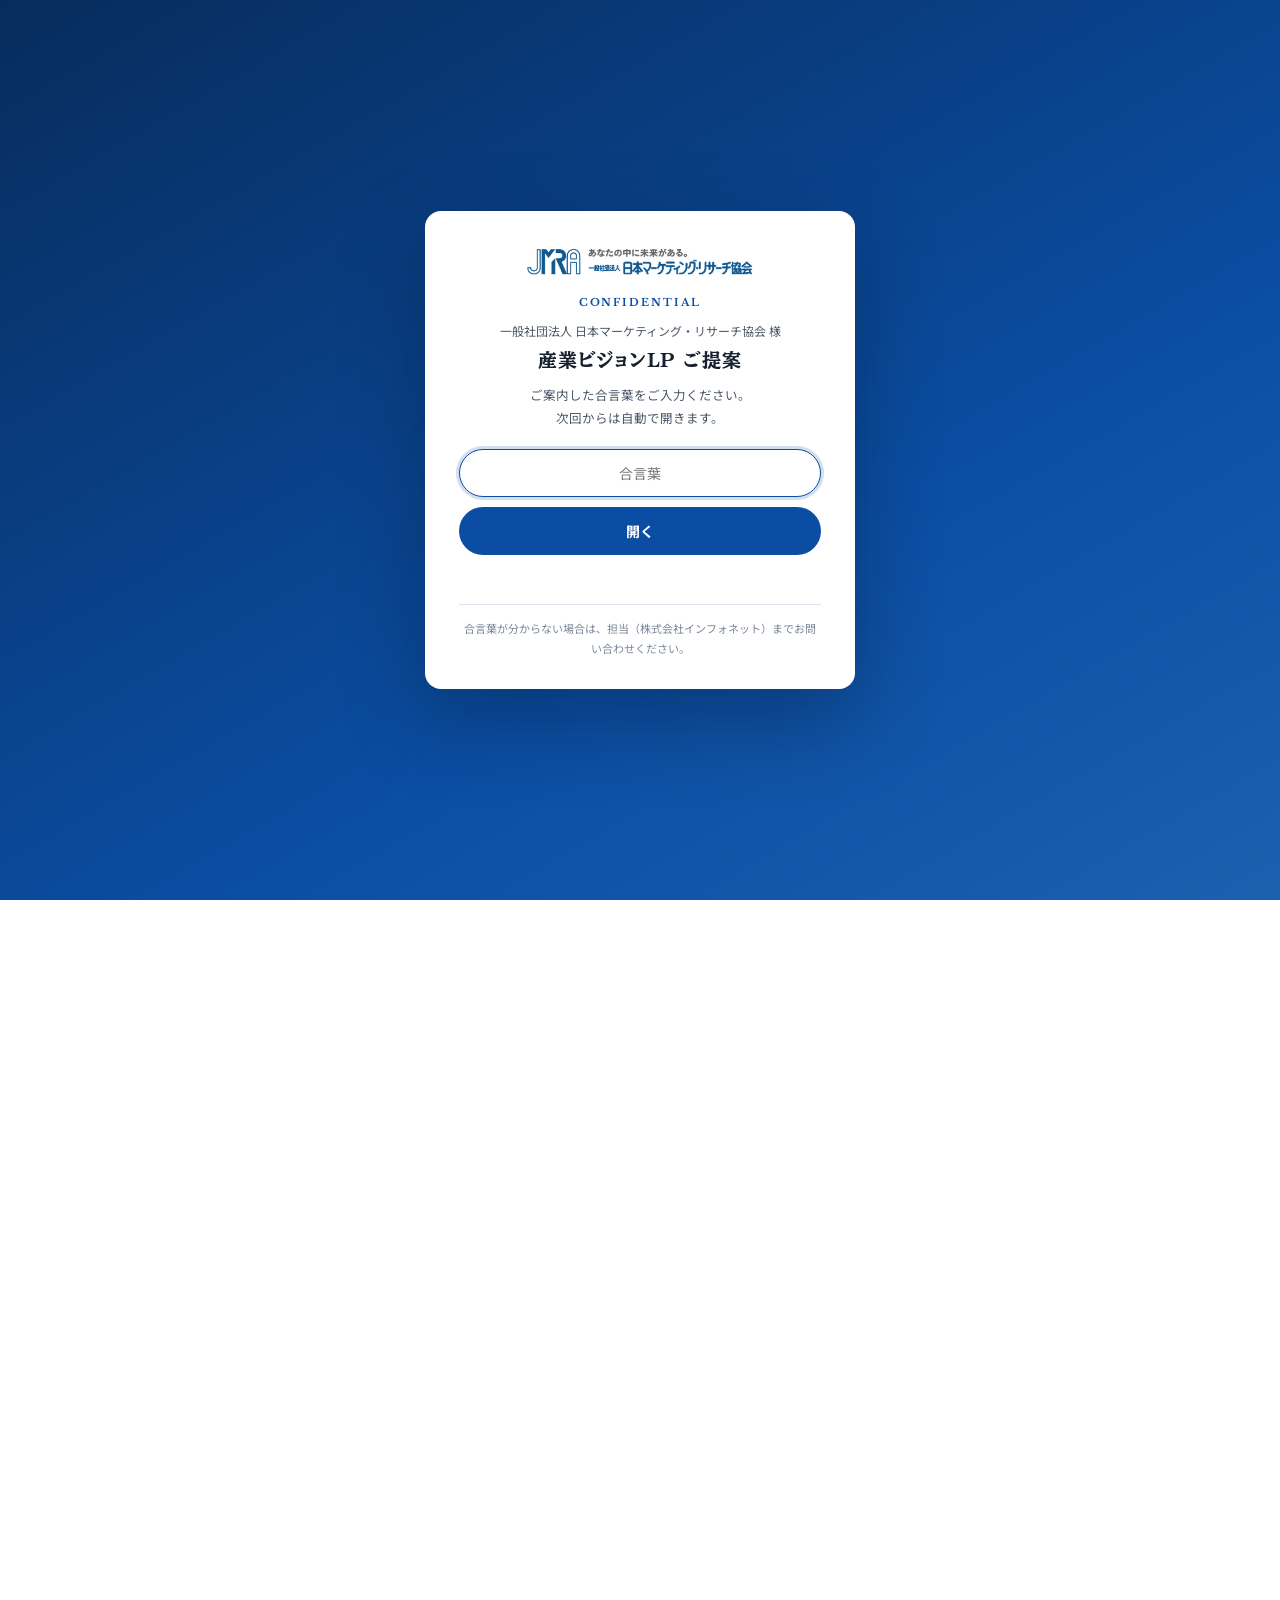
==== commit c73c3dd8: "update" ====
--- a/jmra-vision-b.html
+++ b/jmra-vision-b.html
@@ -3,7 +3,7 @@
 <head>
 <meta charset="UTF-8">
 <meta name="viewport" content="width=device-width, initial-scale=1.0">
-<title>マーケティング・リサーチ産業VISION｜一般社団法人 日本マーケティング・リサーチ協会｜デザイン案B（可能性が、ひらく）</title>
+<title>産業ビジョン実現委員会_モックアップページ</title>
 <meta name="description" content="「調べる」から、「意思をつくる」へ。一般社団法人 日本マーケティング・リサーチ協会が策定した、マーケティング・リサーチ産業のこれからのビジョン。">
 <meta name="robots" content="noindex,nofollow">
 <link rel="preconnect" href="https://fonts.googleapis.com">
@@ -331,7 +331,7 @@
 
 /* ===== TICKER ===== */
 .ticker{background:#fff;border-bottom:1px solid var(--c-border);}
-.ticker .inner{display:grid;grid-template-columns:repeat(4,1fr);}
+.ticker .inner{display:grid;grid-template-columns:repeat(2,1fr);max-width:760px;margin-inline:auto;}   /* 2026-09-21 掲載数の2項目のみ */
 .stat{padding:19px 18px 17px;text-align:center;position:relative;}
 .stat + .stat::before{content:"";position:absolute;left:0;top:26%;bottom:26%;width:1px;background:var(--c-border);}
 .stat .v{font-family:var(--ff-num);font-size:2.5rem;font-weight:700;line-height:1;color:var(--c-primary);font-variant-numeric:tabular-nums;}
@@ -808,6 +808,39 @@
 /* MVのScroll目印は既定で非表示（メインビジュアル案Bだけ .hero .scroll-hint で表示する） */
 .scroll-hint{display:none;}
 
+
+/* ===== 2026-09-18 修正: 産業ビジョン（協会サイト）へのリンク ===== */
+.sec-head .vision-link{display:flex;width:fit-content;align-items:center;gap:8px;margin-top:14px;
+  font-size:var(--fs-sm);font-weight:var(--fw-b);color:var(--c-primary);line-height:1.6;
+  border-bottom:1px solid rgba(11,77,162,.35);padding-bottom:2px;transition:color var(--dur-2),border-color var(--dur-2);}
+.sec-head .vision-link:hover{color:var(--jm-blue-700);border-color:var(--jm-blue-700);}
+.sec-head .vision-link svg{width:14px;height:14px;flex:none;}
+.sec-head .vision-link + h2{margin-top:12px;}
+
+/* ===== 2026-09-18 修正: CTAはダミーである旨の注記 ===== */
+.cta-band .cta-dummy{flex:0 0 100%;width:100%;margin-top:18px;font-size:var(--fs-xs);line-height:1.8;
+  color:var(--c-text-on-dark-muted);position:relative;}
+
+/* SP: ティッカーのラベルを1行に収める */
+@media(max-width:599px){
+  .ticker .stat{padding:17px 8px 15px;}
+  .ticker .stat .k{font-size:11px;letter-spacing:-.02em;}
+}
+
+
+/* ===== 2026-09-20 実データ対応 ===== */
+/* 事例カード: 見出し（クライアント）→掲載元→課題→詳細リンク の4段 */
+.case{grid-template-rows:auto auto auto 1fr auto;}
+.case h3{min-height:0;-webkit-line-clamp:2;}
+.case .c-issue{margin-top:12px;font-size:var(--fs-sm);line-height:1.8;color:var(--c-text-muted);
+  display:-webkit-box;-webkit-line-clamp:4;-webkit-box-orient:vertical;overflow:hidden;}
+/* サービス行: カテゴリ・概要が無いため、サービス名と矢印だけの2列にする */
+.srow{grid-template-columns:1fr 20px;}
+/* サービスの絞り込みバー: チップが無くなるため右寄せ */
+.sfbar{justify-content:flex-end;}
+/* モーダル: 空の項目は行ごと隠す */
+.m-dl dt:has(+ dd:empty),.m-dl dd:empty{display:none;}
+
 /* ==========================================================================
    メインビジュアル 案B ── 「可能性が、ひらく」（v3）
    --------------------------------------------------------------------------
@@ -846,15 +879,24 @@
 .hero .inner{width:100%;padding-top:clamp(40px,4.5vw,64px);padding-bottom:clamp(56px,6vw,84px);}
 .hero-tx{max-width:min(860px,74%);}
 
-.hero .eyebrow{font-family:var(--ff-en-b);font-weight:500;color:var(--jm-blue-600);letter-spacing:.18em;font-size:12px;margin-bottom:var(--sp-4);}
+/* 英字ラベルを大きく（ご指示: 文字サイズを大きくしたい） */
+.hero .eyebrow{font-family:var(--ff-en-b);font-weight:600;color:var(--jm-blue-600);letter-spacing:.14em;
+  font-size:clamp(13px,1.2vw,17px);margin-bottom:var(--sp-4);}
+.hero .eyebrow::before{width:48px;}
 .hero .eyebrow::before{background:var(--jm-blue-600);}
 
 /* 巨大見出し（Kosugi は単一ウェイト。合成ボールドを避けて 400 で組む） */
+/* メインタイトル（ありたい未来を創る探究主体として／人を・企業を・社会をインスパイアする） */
 .hero h1.h1-big{
   font-family:var(--ff-head-b);font-weight:400;
-  font-size:clamp(2.5rem,6vw,4.9rem);line-height:1.22;letter-spacing:-.01em;
-  color:#16202E;margin-top:2px;
+  font-size:clamp(1.75rem,3.35vw,2.85rem);line-height:1.38;letter-spacing:-.005em;
+  color:#16202E;margin-top:6px;
   text-shadow:0 1px 0 rgba(255,255,255,.7),0 0 24px rgba(255,255,255,.85);}
+/* サブタイトル（「調べる」から、「意思をつくる」へ。） */
+.hero .hero-sub{font-family:var(--ff-head-b);font-weight:400;
+  font-size:clamp(1.05rem,1.75vw,1.5rem);line-height:1.6;letter-spacing:.01em;color:#3B4A5C;
+  margin-top:14px;text-shadow:0 1px 0 rgba(255,255,255,.7),0 0 18px rgba(255,255,255,.8);}
+.hero .hero-sub .ac{color:var(--jm-blue-600);}
 .hero h1.h1-big .ac{color:var(--jm-blue-600);}
 
 /* CTA：参考の角ボタンに倣う */
@@ -887,7 +929,8 @@
 @media(max-width:599px){
   .hero{min-height:0;}
   /* 「意思をつくる」へ。（10字）を1行に収める：375px − 余白36px ≒ 339px */
-  .hero h1.h1-big{font-size:clamp(1.9rem,8.7vw,2.1rem);letter-spacing:-.02em;}
+  .hero h1.h1-big{font-size:clamp(1.34rem,5.7vw,1.5rem);line-height:1.5;letter-spacing:-.01em;}
+  .hero .hero-sub{font-size:1rem;margin-top:10px;}
   .hero .eyebrow{letter-spacing:.04em;font-size:10px;white-space:nowrap;}  /* 44字を1行に収める */
   .hero .scroll-hint{display:none;}
 }
@@ -916,6 +959,7 @@
 .rb-dot{fill:#fff;stroke:#0B4DA2;stroke-width:2;opacity:0;}
 .hero h1.h1-big .ln{display:block;overflow:hidden;padding-bottom:.1em;margin-bottom:-.1em;}
 .hero h1.h1-big .ln-in{display:block;}
+.hero h1.h1-big .spbr,.hero .eyebrow .spbr2{display:none;}   /* PCでは1行、SPだけ改行する */
 
 /* --- 動き（JS有効時のみ。非JSは最終状態） --- */
 .js .hero-bg{opacity:0;animation:mvBgIn 1.6s ease forwards;}
@@ -933,7 +977,8 @@
 .js .hero h1.h1-big .ln:nth-child(1) .ln-in{animation-delay:.55s;}
 .js .hero h1.h1-big .ln:nth-child(2) .ln-in{animation-delay:.72s;}
 @keyframes lnUp{to{transform:none;}}
-.js .hero .eyebrow,.js .hero .cta,.js .hero .scroll-hint{opacity:0;animation:mvFadeUp .8s cubic-bezier(.22,.61,.36,1) forwards;}
+.js .hero .eyebrow,.js .hero .hero-sub,.js .hero .cta,.js .hero .scroll-hint{opacity:0;animation:mvFadeUp .8s cubic-bezier(.22,.61,.36,1) forwards;}
+.js .hero .hero-sub{animation-delay:1.05s;}
 .js .hero .eyebrow{animation-delay:.35s;}
 .js .hero .cta{animation-delay:1.3s;}
 .js .hero .scroll-hint{animation-delay:1.9s;}
@@ -946,19 +991,101 @@
 html.still .rb-pulse{opacity:0;}
 html.still .rb-dot{display:none;}
 html.still .hero h1.h1-big .ln-in{transform:none;}
-html.still .hero .eyebrow,html.still .hero .cta,html.still .hero .scroll-hint{opacity:1;}
+html.still .hero .eyebrow,html.still .hero .hero-sub,html.still .hero .cta,html.still .hero .scroll-hint{opacity:1;}
 @media(prefers-reduced-motion:reduce){
   .js .hero-bg,.js .rb-pale,.js .rb-blue,.js .rb-shine,.js .rb-pulse,.js .hero h1.h1-big .ln-in,
-  .js .hero .eyebrow,.js .hero .cta,.js .hero .scroll-hint,.js .hero-bg::before,.js .hero-bg::after{animation:none!important;}
+  .js .hero .eyebrow,.js .hero .hero-sub,.js .hero .cta,.js .hero .scroll-hint,.js .hero-bg::before,.js .hero-bg::after{animation:none!important;}
   .js .hero-bg{opacity:1;}
   .js .rb-pale,.js .rb-blue{stroke-dashoffset:0;}
   .rb-shine,.rb-pulse{opacity:0;} .rb-dot{display:none;}
   .js .hero h1.h1-big .ln-in{transform:none;}
-  .js .hero .eyebrow,.js .hero .cta,.js .hero .scroll-hint{opacity:1;}
+  .js .hero .eyebrow,.js .hero .hero-sub,.js .hero .cta,.js .hero .scroll-hint{opacity:1;}
 }
 @media(max-width:599px){
   .hero-ribbon.pc{display:none;}
   .hero-ribbon.sp{display:block;opacity:.9;}
+}
+
+/* SP: メインタイトルを読みやすい位置で改行する（上のルールより後に置いて確実に効かせる） */
+@media(max-width:599px){
+  .hero h1.h1-big .spbr{display:block;}
+}
+
+/* SP: 英字ラベルは2行に分け、PCと同様に文字を大きくする（375px/360pxでも切れない） */
+@media(max-width:599px){
+  .hero .eyebrow{font-size:12.5px;letter-spacing:.03em;white-space:normal;line-height:1.55;align-items:flex-start;}
+  .hero .eyebrow::before{width:22px;margin-top:.62em;}
+  .hero .eyebrow .spbr2{display:block;}
+}
+
+
+/* ==========================================================================
+   2026-09-21 掲載データ（2項目）
+   MVの右半分はリボンが占めるため、見出し・ボタンと同じ左列に置く。
+   カードにはせず、細い罫線＋数字の一行で「見出しの補足情報」として静かに見せる。
+   事例一覧／サービス一覧への入口も兼ねる
+   ========================================================================== */
+.ticker{display:none;}
+.hero-stats{display:grid;grid-template-columns:auto auto;align-items:center;margin-top:clamp(28px,3vw,40px);
+  padding-top:clamp(16px,1.6vw,20px);border-top:1px solid rgba(11,77,162,.16);width:max-content;max-width:100%;}
+.hero-stats .hs{display:flex;align-items:center;gap:12px;color:inherit;text-decoration:none;padding-right:28px;}
+.hero-stats .hs + .hs{padding-left:28px;border-left:1px solid rgba(11,77,162,.16);}
+.hero-stats .v{display:flex;align-items:baseline;gap:2px;font-family:var(--ff-en-b);font-weight:600;
+  font-size:clamp(1.9rem,2.5vw,2.35rem);line-height:1;color:var(--jm-blue-600);font-variant-numeric:tabular-nums;letter-spacing:-.01em;}
+.hero-stats .v small{font-family:"Noto Sans JP",sans-serif;font-size:.8rem;font-weight:700;color:#5A6A7C;letter-spacing:0;margin-left:2px;}
+.hero-stats .k{position:relative;display:block;font-size:12px;line-height:1.5;color:#3B4A5C;font-weight:500;padding-right:18px;}
+.hero-stats .hs-go{position:absolute;right:0;bottom:3px;width:12px;height:12px;color:var(--jm-blue-600);transition:transform .25s ease;}
+.hero-stats .hs:hover .hs-go{transform:translateX(3px);}
+.hero-stats .hs:hover .k{color:var(--jm-blue-600);}
+.hero-stats .hs-note{grid-column:1/-1;margin:10px 0 0;font-size:10.5px;color:#7A8796;letter-spacing:.02em;}
+/* 動き：CTAのあとに出る */
+.js .hero .hero-stats{opacity:0;animation:mvFadeUp .8s cubic-bezier(.22,.61,.36,1) 1.55s forwards;}
+html.still .hero .hero-stats{opacity:1;}
+@media(prefers-reduced-motion:reduce){.js .hero .hero-stats{animation:none!important;opacity:1;}}
+/* 〜1199px：リボンの起点が左列に寄ってくるため、数字の下に説明を置く縦組みにして幅を詰める */
+@media(max-width:1199px){
+  .hero-stats{align-items:start;}
+  .hero-stats .hs{flex-direction:column;align-items:flex-start;gap:6px;padding-right:24px;}
+  .hero-stats .hs + .hs{padding-left:24px;}
+  .hero .scroll-hint{display:none;}   /* 掲載データの注記と詰まるため */
+}
+@media(max-width:599px){
+  .hero-stats{width:100%;margin-top:24px;padding-top:16px;grid-template-columns:1fr 1fr;align-items:start;}
+  .hero-stats .hs{min-width:0;flex-direction:column;align-items:flex-start;gap:6px;padding-right:12px;}
+  .hero-stats .hs + .hs{padding-left:16px;}
+  .hero-stats .v{font-size:1.9rem;}
+  .hero-stats .k{font-size:11.5px;}
+}
+
+
+/* ==========================================================================
+   2026-09-21 SP・タブレット（〜1023px）のメニュー
+   「≡」を押すとヘッダーの下にページ内メニューが開く。項目を押す／外側を押す／Escで閉じる
+   ========================================================================== */
+@media(max-width:1023px){
+  .burger{margin-left:auto;position:relative;}
+  .burger span{transition:transform .28s ease,opacity .2s ease;}
+  .hdr.nav-open .burger span:nth-child(1){transform:translateY(7px) rotate(45deg);}
+  .hdr.nav-open .burger span:nth-child(2){opacity:0;}
+  .hdr.nav-open .burger span:nth-child(3){transform:translateY(-7px) rotate(-45deg);}
+  .hdr .gnav{display:block;position:absolute;left:0;right:0;top:100%;margin:0;
+    background:#fff;   /* ヘッダー自体がすりガラスのため、入れ子にせず不透明な白にする（入れ子だと下が透ける） */
+    border-top:1px solid var(--c-border);box-shadow:0 18px 30px -12px rgba(11,40,80,.18);
+    visibility:hidden;opacity:0;transform:translateY(-8px);pointer-events:none;
+    transition:opacity .25s ease,transform .25s ease,visibility 0s linear .25s;}
+  .hdr.nav-open .gnav{visibility:visible;opacity:1;transform:none;pointer-events:auto;
+    transition:opacity .25s ease,transform .25s ease,visibility 0s;}
+  .hdr .gnav ul{display:grid;grid-template-columns:1fr 1fr;gap:0;max-width:var(--container);margin:0 auto;padding:8px var(--gutter) 14px;}
+  .hdr .gnav li{border-bottom:1px solid var(--c-border);}
+  .hdr .gnav a{display:flex;flex-direction:column;justify-content:center;min-height:64px;padding:12px 6px;border-radius:0;font-size:15px;}
+  .hdr .gnav a b{margin-bottom:3px;}
+}
+@media(max-width:599px){
+  .hdr .gnav ul{grid-template-columns:1fr;}
+  .hdr .gnav a{min-height:58px;}
+}
+@media(prefers-reduced-motion:reduce){
+  .hdr .gnav,.burger span{transition:none!important;}
 }
 
 </style>
@@ -1073,7 +1200,7 @@
       <span class="bar"></span>
       <span class="pg"><span class="pg-long">マーケティング・リサーチ産業VISION</span><span class="pg-short">産業VISION</span><small>Industry Vision</small></span>
     </a>
-    <nav class="gnav">
+    <nav class="gnav" id="gnav" aria-label="ページ内メニュー">
       <ul>
         <li><a href="#vision"><b>VISION</b>産業ビジョン</a></li>
         <li><a href="#map"><b>MAP</b>提供価値マップ</a></li>
@@ -1081,10 +1208,7 @@
         <li><a href="#services"><b>SERVICE</b>独自サービス</a></li>
       </ul>
     </nav>
-    <div class="lang" role="group" aria-label="言語切替">
-      <button class="on" aria-pressed="true">JA</button><button aria-pressed="false">EN</button>
-    </div>
-    <button class="burger" aria-label="メニューを開く"><span></span><span></span><span></span></button>
+    <button class="burger" type="button" aria-label="メニューを開く" aria-expanded="false" aria-controls="gnav"><span></span><span></span><span></span></button>
   </div>
 </header>
 
@@ -1169,37 +1293,24 @@
 
   <div class="inner">
     <div class="hero-tx">
-      <div class="jm-lockup">
-        <img class="jm-mark" src="images/jmra_mark_box.png" alt="一般社団法人 日本マーケティング・リサーチ協会" width="161" height="157">
-        <p class="jm-tag">あなたの中に<br class="tag-br">未来がある。</p>
-      </div>
-      <span class="eyebrow">JMRA INDUSTRY VISION — FROM RESEARCH TO INSIGHT</span>
-      <h1 class="h1-big"><span class="ln"><span class="ln-in">「<span class="ac">調</span>べる」から、</span></span><span class="ln"><span class="ln-in">「<span class="ac">意</span>思をつくる」へ。</span></span></h1>
+      <span class="eyebrow">JMRA INDUSTRY VISION — <br class="spbr2">FROM RESEARCH TO INSIGHT</span>
+      <h1 class="h1-big"><span class="ln"><span class="ln-in">ありたい未来を創る<br class="spbr">探究主体として</span></span><span class="ln"><span class="ln-in">人を・企業を・社会を<br class="spbr"><span class="ac">インスパイア</span>する</span></span></h1>
+      <p class="hero-sub">「<span class="ac">調</span>べる」から、「<span class="ac">意</span>思をつくる」へ。</p>
       <div class="cta">
+        <a class="btn btn-g" href="#vision">産業ビジョンについて</a>
         <a class="btn btn-p" href="#cases">
           <svg viewBox="0 0 24 24" fill="none" stroke="currentColor" stroke-width="2.2" stroke-linecap="round" stroke-linejoin="round"><circle cx="11" cy="11" r="7"/><path d="M20 20l-3.5-3.5"/></svg>
           支援実績事例を見る
         </a>
-        <a class="btn btn-g" href="#vision">産業ビジョンについて</a>
+      </div>
+      <!-- 掲載データ（2026-09-21: リボンと重ならないよう、見出しと同じ左列・ボタンの下に置く。数字＝いただいたリストの掲載件数）
+           「正会員社数」「協会設立からの歩み」は根拠が確認できないため非表示（協会様の確認後に必要なら復活） -->
+      <div class="hero-stats" aria-label="このページの掲載データ">
+        <a class="hs" href="#cases"><span class="v"><span class="cnt" data-to="111">0</span><small>件</small></span><span class="k">加盟各社の<br>支援事例掲載数<svg class="hs-go" viewBox="0 0 24 24" fill="none" stroke="currentColor" stroke-width="2.2" stroke-linecap="round" stroke-linejoin="round" aria-hidden="true"><path d="M5 12h14"/><path d="M13 6l6 6-6 6"/></svg></span></a>
+        <a class="hs" href="#services"><span class="v"><span class="cnt" data-to="146">0</span><small>件</small></span><span class="k">加盟各社の<br>サービス掲載数<svg class="hs-go" viewBox="0 0 24 24" fill="none" stroke="currentColor" stroke-width="2.2" stroke-linecap="round" stroke-linejoin="round" aria-hidden="true"><path d="M5 12h14"/><path d="M13 6l6 6-6 6"/></svg></span></a>
       </div>
     </div>
     <div class="scroll-hint" aria-hidden="true"><span>Scroll</span><i></i></div>
-    <div class="hero-art">
-      <img src="images/hero_b.jpg" alt="データをもとに議論するビジネスパーソン" width="1600" height="914" fetchpriority="high" decoding="async">
-      <div class="chip-float">
-        <span class="ic"><svg viewBox="0 0 24 24" fill="none" stroke="currentColor" stroke-width="2.2" stroke-linecap="round" stroke-linejoin="round"><path d="M4 19V9"/><path d="M10 19V5"/><path d="M16 19v-7"/><path d="M22 19H2"/></svg></span>
-        <div><b>マーケティング・リサーチ産業VISION</b><span>一般社団法人 日本マーケティング・リサーチ協会</span></div>
-      </div>
-    </div>
-  </div>
-</div>
-
-<div class="ticker">
-  <div class="inner">
-    <div class="stat"><div class="v"><span class="cnt" data-to="101">0</span><span class="u">社</span></div><div class="k">正会員社数</div></div>
-    <div class="stat"><div class="v"><span class="cnt" data-to="50">0</span><span class="u">年</span></div><div class="k">協会設立からの歩み</div></div>
-    <div class="stat"><div class="v"><span class="cnt" data-to="36">0</span><span class="u">件</span></div><div class="k">加盟各社の支援実績事例</div></div>
-    <div class="stat"><div class="v"><span class="cnt" data-to="181">0</span><span class="u">件</span></div><div class="k">独自サービス（想定）</div></div>
   </div>
 </div>
 
@@ -1209,9 +1320,13 @@
     <div class="v-head">
       <div class="sec-head rv">
         <span class="en">Vision</span>
+        <a class="vision-link" href="https://www.jmra-net.or.jp/aboutus/sangyovision/" target="_blank" rel="noopener">
+          JMRA 産業ビジョンのページを見る
+          <svg viewBox="0 0 24 24" fill="none" stroke="currentColor" stroke-width="2.2" stroke-linecap="round" stroke-linejoin="round"><path d="M9 5H5v14h14v-4"/><path d="M14 5h5v5"/><path d="M19 5l-8 8"/></svg>
+        </a>
         <h2>産業ビジョンが<br class="pcbr">目指すもの</h2>
       </div>
-      <p class="v-lead rv">これまでのリサーチ産業の価値は、正確な事実を、正確な手法で提供することにありました。その基盤は変わりません。変わったのは、その先です。事実を意思決定に翻訳し、組織の合意をつくり、事業の形にするところまで、加盟各社の関与は確実に広がっています。JMRAはこの状態を<b>インサイト産業</b>と定義します。</p>
+      <p class="v-lead rv">これまでのリサーチ産業の価値は、正確な事実を、最適な手法で導き提供することにありました。その基盤は変わりません。変わったのは、その先です。事実を意思決定に翻訳し、組織の合意をつくり、事業成果につなぐところまで、加盟各社の関与は確実に広がっています。JMRAはこの状態を<b>インサイト産業</b>と定義します。</p>
     </div>
 
     <div class="steps rv">
@@ -1224,13 +1339,13 @@
       <div class="step">
         <span class="lb">Shift</span>
         <h3>問いから設計する</h3>
-        <p>何を明らかにすべきかを共に定義し、示唆の変わり方まで設計する。</p>
+        <p>何を明らかにすべきかを共に定義し、意思決定のための示唆を導く。</p>
       </div>
       <div class="step-ar" aria-hidden="true"><svg viewBox="0 0 24 24" fill="none" stroke="currentColor" stroke-width="2.4" stroke-linecap="round" stroke-linejoin="round"><path d="M4 12h15"/><path d="M13 6l6 6-6 6"/></svg></div>
       <div class="step now">
         <span class="lb">After</span>
         <h3>意思を実装する</h3>
-        <p>意思決定と事業実装に伴走し、成果が出るところまで関与する。</p>
+        <p>意思決定と事業実装に伴走し、成果創出まで関与する。</p>
       </div>
     </div>
   </div>
@@ -1242,7 +1357,7 @@
     <div class="sec-head rv">
       <span class="en">Value Map</span>
       <h2>提供価値の広がりを、2つの軸で捉える</h2>
-      <p>縦軸は「意思決定への関与を高める」（インサイトの提案 → 実装）、横軸は「意思創出への関与を強める」（プロジェクト・実務課題 → 組織・事業課題）。掲載事例は、この4象限か、その土台となるリサーチ基盤のいずれかに位置づけられます。<b>象限を選ぶと、下の事例一覧が絞り込まれます。</b></p>
+      <p>縦軸は「意思決定への関与を高める」（インサイトの提案 → 実装）、横軸は「意思創出への関与を強める」（プロジェクト・業務課題 → 組織・事業課題）。4象限に当てはまらない事例は、下の一覧の「その他」「分類未設定」から確認できます。<b>象限を選ぶと、下の事例一覧が絞り込まれます。</b></p>
     </div>
 
     <div class="matrix-wrap rv">
@@ -1257,53 +1372,41 @@
           <line class="ax" x1="50" y1="3" x2="50" y2="97" vector-effect="non-scaling-stroke"/>
           <line class="ax" x1="3" y1="50" x2="97" y2="50" vector-effect="non-scaling-stroke"/>
         </svg>
-        <svg class="mx-svg mx-arrow" viewBox="0 0 400 300" preserveAspectRatio="none" aria-hidden="true">
-          <path class="arw" d="M22 278 L358 32" vector-effect="non-scaling-stroke"/>
-          <path class="arw" d="M326 62 L360 29 L314 35" vector-effect="non-scaling-stroke"/>
-        </svg>
 
         <button class="quad" data-quad="q2" style="--cat:#12A5C8">
           <span class="qno">02</span><span class="qsub">未来の予測・兆しの構造化</span>
           <h4>予測をつくる</h4>
-          <p>断片的なデータを構造化し、変化の兆しや将来の需要を継続的に捉えられる状態をつくる。単発の示唆ではなく、判断のインフラを残す。</p>
+          <p>分散したデータを構造化して変化の兆しを継続的に捉え、未来への意思決定を後押しする「判断のインフラ」を構築する。</p>
           <span class="qfoot"><span class="qn"><b class="qcount" data-cat="q2">0</b>件</span><span class="qtag">市場将来展望／需要予測／兆しの言語化</span></span>
         </button>
         <button class="quad q-goal" data-quad="q4" style="--cat:#6B4FD6">
           <span class="goal"><svg viewBox="0 0 24 24" fill="none" stroke="currentColor" stroke-width="3" stroke-linecap="round" stroke-linejoin="round"><path d="M7 17L17 7"/><path d="M8 7h9v9"/></svg>目指す姿</span>
           <span class="qno">04</span><span class="qsub">コンセプト創出・実装への伴走</span>
           <h4>カタチをつくる</h4>
-          <p>示唆をコンセプトやクリエイティブに翻訳し、製品・施策・事業として世に出るところまで伴走する。</p>
+          <p>リサーチでの発見をコンセプトやクリエイティブへ翻訳し、事業・商品・施策となるまで試行錯誤を共に重ね、成果へと伴走する。</p>
           <span class="qfoot"><span class="qn"><b class="qcount" data-cat="q4">0</b>件</span><span class="qtag">新製品コンセプト／事業実装／施策実装</span></span>
         </button>
         <button class="quad" data-quad="q1" style="--cat:#0B4DA2">
           <span class="qno">01</span><span class="qsub">問いの提示・視点転換</span>
           <h4>問いをつくる</h4>
-          <p>何を明らかにすべきかを問い直すところから関与する。前提を揺らし、検討すべき論点そのものを設計する。</p>
+          <p>豊富なナレッジと生活者視点を基に、クライアントの前提を問い直し「本当に解くべき本質的な論点」を設定する。</p>
           <span class="qfoot"><span class="qn"><b class="qcount" data-cat="q1">0</b>件</span><span class="qtag">課題定義／インサイト発掘／再定義</span></span>
         </button>
         <button class="quad" data-quad="q3" style="--cat:#2FA37A">
           <span class="qno">03</span><span class="qsub">共通言語の設計・共創の場</span>
           <h4>共通言語をつくる</h4>
-          <p>部門や視点で異なる顧客理解をひとつの言語に揃え、組織が同じ前提で動ける状態をつくる。</p>
+          <p>部署や拠点ごとの市場・顧客理解をひとつの「共通言語」に揃え、組織全体が同じ前提で挑める強い推進力を生み出す。</p>
           <span class="qfoot"><span class="qn"><b class="qcount" data-cat="q3">0</b>件</span><span class="qtag">共創WS／ペルソナ共有／全社浸透</span></span>
         </button>
       </div>
      </div>
 
      <div class="xaxis" aria-hidden="true">
-       <span class="pole"><i class="dot dot-l"></i>RESEARCH ／ 調査を納品する</span>
+       <span class="pole"><i class="dot dot-l"></i>プロジェクト・業務課題</span>
        <span class="line"><i>意思創出への関与を強める</i></span>
-       <span class="pole r">INSIGHT ／ 意思を実装する<i class="dot dot-r"></i></span>
+       <span class="pole r">組織・事業課題<i class="dot dot-r"></i></span>
      </div>
 
-     <button class="foundation" data-quad="fd">
-       <span class="fen">Foundation</span>
-       <span class="ftx"><b>すべての土台となる、実態を正しく捉えるリサーチ基盤</b>
-         市場・生活者・組織の実態を、精度をもって可視化する調査／データ提供／測定の枠組み。4象限の価値は、この基盤の上に成立します。</span>
-       <span class="fn"><b class="qcount" data-cat="fd">0</b>件</span>
-     </button>
-
-     <p class="matrix-note">※ 軸の定義・象限名・件数は貴協会の産業ビジョン策定内容に合わせて調整いたします。</p>
     </div>
   </div>
 </section>
@@ -1315,7 +1418,7 @@
       <div class="sec-head rv" style="margin-bottom:0">
         <span class="en">Cases</span>
         <h2>加盟各社の支援実績事例</h2>
-        <p>価値創出のパターン、または会員企業で絞り込めます。掲載内容は各社の公開事例にもとづき、JMRA事務局が編集しています。</p>
+        <p>価値創出のパターン、または会員企業で絞り込めます。</p>
       </div>
       <div class="count-badge rv">
         <div class="n"><span id="bigCount">0</span></div>
@@ -1340,9 +1443,10 @@
           </button>
           <div class="active-row" id="activeRow"></div>
           <div class="sel sp-sort"><select id="selSort" aria-label="並べ替え">
-            <option value="new">新着順</option>
+            <option value="mix">各社まんべんなく</option>
+            <option value="list">掲載順（リストの並び）</option>
             <option value="kana">会員企業名（五十音）</option>
-            <option value="featured">注目順</option>
+            <option value="cat">カテゴリ順</option>
           </select></div>
           <div class="viewtgl" role="group" aria-label="表示切替">
             <button id="vCard" class="on" aria-label="カード表示" aria-pressed="true"><svg viewBox="0 0 24 24" fill="none" stroke="currentColor" stroke-width="2"><rect x="3" y="3" width="7" height="7" rx="1.5"/><rect x="14" y="3" width="7" height="7" rx="1.5"/><rect x="3" y="14" width="7" height="7" rx="1.5"/><rect x="14" y="14" width="7" height="7" rx="1.5"/></svg></button>
@@ -1365,7 +1469,6 @@
       <button class="btn-o" id="loadMore">さらに表示する<span class="num" id="restN"></span></button>
     </div>
 
-    <p class="sample-note">※ 掲載している事例本文・数値はデザイン確認用の仮テキストです。会員企業名は絞り込みUIのレイアウト検証のために実在の正会員社名を用いていますが、事例内容は各社の実績を示すものではありません。本番では貴協会よりご提供いただく原稿に差し替え、将来的にはデータベースから自動出力する構成を想定しています。</p>
   </div>
 </section>
 
@@ -1392,7 +1495,6 @@
 
     <!-- 絞り込み＋一括開閉 -->
     <div class="sfbar rv">
-      <span class="flabel">カテゴリ</span>
       <div class="chips" id="svcCatChips"></div>
       <button class="accall" id="svcToggleAll" aria-pressed="false">
         <svg viewBox="0 0 24 24" fill="none" stroke="currentColor" stroke-width="2.4" stroke-linecap="round" stroke-linejoin="round"><path d="M8 9l4-4 4 4"/><path d="M16 15l-4 4-4-4"/></svg>
@@ -1409,29 +1511,6 @@
       <button class="btn-s" id="svcClear">すべて表示する</button>
     </div>
 
-    <p class="sample-note on-dark">※ 掲載しているサービスはデザイン確認用のサンプルです。件数（181件）と提供会社（20社）は本番想定と同じ規模で入れてあります。提供会社ごとに畳む本方式であれば、この件数でも一覧は1画面に収まります。<br>
-      ※「サービス詳細」は、各会員企業が運営するサービス紹介ページへ遷移する想定です（別タブ）。本モックではリンク先が未設定のため遷移しません。</p>
-  </div>
-</section>
-
-<!-- ============================ CTA ============================ -->
-<section class="cta-band" id="contact">
-  <div class="bg"></div><div class="veil"></div>
-  <div class="inner">
-    <div class="rv">
-      <h2>産業ビジョンの全体像を、資料でご覧いただけます。</h2>
-      <p>ビジョン策定の背景、2つの軸の考え方、加盟各社の取り組み事例をまとめた資料をご用意しています。掲載・参画に関するご相談も承ります。</p>
-    </div>
-    <div class="btns rv">
-      <a class="btn btn-p" href="#">
-        <svg viewBox="0 0 24 24" fill="none" stroke="currentColor" stroke-width="2.2" stroke-linecap="round" stroke-linejoin="round"><path d="M12 3v12"/><path d="M7 11l5 5 5-5"/><path d="M4 20h16"/></svg>
-        資料をダウンロード
-      </a>
-      <a class="btn btn-g" href="#">
-        <svg viewBox="0 0 24 24" fill="none" stroke="currentColor" stroke-width="2.2" stroke-linecap="round" stroke-linejoin="round"><rect x="3" y="5" width="18" height="14" rx="2"/><path d="M3.5 6.5l8.5 6 8.5-6"/></svg>
-        掲載について相談する
-      </a>
-    </div>
   </div>
 </section>
 
@@ -1444,21 +1523,18 @@
       </div>
       <nav>
         <ul>
-          <li><a href="#">JMRAのご紹介</a></li>
-          <li><a href="#">JMRA会員について</a></li>
-          <li><a href="#">入会のご案内</a></li>
-          <li><a href="#">綱領・ガイドライン</a></li>
-          <li><a href="#">委員会活動</a></li>
-          <li><a href="#">事業活動</a></li>
+          <li><a href="https://www.jmra-net.or.jp/aboutus/" target="_blank" rel="noopener">JMRAのご紹介</a></li>
+          <li><a href="https://www.jmra-net.or.jp/membership/" target="_blank" rel="noopener">JMRA会員について</a></li>
+          <li><a href="https://www.jmra-net.or.jp/guidance/" target="_blank" rel="noopener">入会のご案内</a></li>
+          <li><a href="https://www.jmra-net.or.jp/rule/" target="_blank" rel="noopener">綱領・ガイドライン</a></li>
+          <li><a href="https://www.jmra-net.or.jp/committee/" target="_blank" rel="noopener">委員会活動</a></li>
+          <li><a href="https://www.jmra-net.or.jp/activities/" target="_blank" rel="noopener">事業活動</a></li>
         </ul>
       </nav>
     </div>
     <div class="copy">
       <span>© Japan Marketing Research Association. All Rights Reserved.</span>
-      <span id="planLabel"></span>
     </div>
-    <p class="disclaimer"><b>【デザイン確認用モックアップについて】</b><br>
-      本ページはデザイン検討用のモックアップです。事例・サービスの本文および数値はすべて仮テキストであり、実在の内容を示すものではありません。会員企業名は絞り込みUIのレイアウト検証のために実在の正会員社名を用いています。写真素材は本番公開時に貴協会ご提供の素材へ差し替え、または権利許諾のうえ使用いたします。</p>
   </div>
 </footer>
 
@@ -1472,10 +1548,10 @@
     <dl class="m-dl">
       <dt>課題／背景</dt><dd id="mdIssue"></dd>
       <dt>支援内容</dt><dd id="mdAction"></dd>
+      <dt>備考</dt><dd id="mdNote"></dd>
     </dl>
-    <div class="m-out"><span class="ol">提供価値・アウトカム</span><p id="mdOutcome"></p></div>
     <div class="m-meta" id="mdMeta"></div>
-    <p class="m-note">※ 本内容はデザイン確認用の仮テキストです。将来的にはデータベースから事例詳細ページを自動生成する構成を想定しています。</p>
+    <div class="m-actions" id="mdActions"></div>
   </div>
 </dialog>
 
@@ -1483,13 +1559,9 @@
 <dialog class="md" id="smodal">
   <button class="md-close" id="smClose" aria-label="閉じる">×</button>
   <div class="md-in">
-    <div class="md-top"><span class="cchip" id="smCat"></span></div>
     <h3 id="smName"></h3>
     <div class="m-member" id="smMember"></div>
-    <dl class="m-dl"><dt>サービス概要</dt><dd id="smBody"></dd></dl>
-    <div class="m-out"><span class="ol">提供する価値</span><p id="smValue"></p></div>
     <div class="m-actions" id="smActions"></div>
-    <p class="m-note">※ 本内容はデザイン確認用の仮テキストです。「サービス詳細」は各会員企業のサービス紹介ページへ遷移する想定です。</p>
   </div>
 </dialog>
 
@@ -1503,8 +1575,8 @@
   </div>
 </dialog>
 
-<script type="application/json" id="case-data">[{"id":"c01","cat":"q1","member":"(株)クロス・マーケティング","kana":"くろすまあけていんく","industry":"食品・飲料","year":2026,"featured":1,"title":"オーラルケア意識の前提を問い直し、需要の起点を再定義","issue":"調査結果から若者のオーラルケア意識向上アイデアを考えようとしたが、結果を施策へ結びつける動線がなく、インサイトに至れていなかった。","action":"インサイトコンサル参画。独自フレームワークと体験型ワークショップでリサーチデータと社会トレンドを合わせ、多角的に解釈した。","outcome":"健康価値軸を「オーラルケア」から「ウェルビーイング」に再定義し、コミュニケーション方向性を提示。"},{"id":"c02","cat":"q1","member":"(株)インテージ","kana":"いんてえし","industry":"化粧品・トイレタリー","year":2026,"featured":1,"title":"ブランド離反の「本当の引き金」を、深層面接から特定","issue":"購買データ上は同一に見える離反顧客に対し、一律のリテンション施策を打っており効果が頭打ちになっていた。","action":"離反者への深層面接を実施し、使用文脈と生活価値観で再分類。定量では見えない離反の分岐点を可視化した。","outcome":"離反タイプ別の打ち手を定義し、施策の優先順位付けに直結させた。"},{"id":"c03","cat":"q1","member":"(株)日経リサーチ","kana":"につけいりさあち","industry":"金融・保険","year":2025,"featured":0,"title":"「満足度が高いのに離反する」矛盾の論点を組み替える","issue":"満足度指標は高水準を維持しているにもかかわらず、継続率が緩やかに低下し続けていた。","action":"満足度と継続行動の関係を検証し、測るべき論点そのものを「満足」から「乗り換えコスト」へ組み替えた。","outcome":"経営会議で使う指標を入れ替え、議論の焦点を実際の意思決定要因へ移した。"},{"id":"c04","cat":"q1","member":"(株)ネオマーケティング","kana":"ねおまあけていんく","industry":"住宅・不動産","year":2025,"featured":0,"title":"住まい選びの意思決定を、世帯タイプ別に構造化","issue":"検討期間が長く関与者も多いため、どの時点のどの不安に手を打つべきかが定まらなかった。","action":"検討開始から契約までを、同席者・情報源・不安要素の3軸で整理し、世帯タイプごとの分岐点を特定した。","outcome":"営業現場で使える一枚の意思決定マップを作成し、初回接客の設計を刷新。"},{"id":"c05","cat":"q1","member":"(株)社会情報サービス","kana":"しやかいしようほうさあひす","industry":"官公庁・自治体","year":2026,"featured":0,"title":"住民ニーズの前提を問い直し、政策検討の論点を再設定","issue":"従来の設問設計では既存施策の評価しか得られず、次に何を検討すべきかが見えていなかった。","action":"生活実態の記述から論点を抽出する設計へ変更し、想定していなかった課題領域を可視化した。","outcome":"次年度の政策検討における優先領域を、根拠をもって3つに絞り込んだ。"},{"id":"c06","cat":"q1","member":"(株)インテージヘルスケア","kana":"いんてえしへるすけあ","industry":"医薬・ヘルスケア","year":2026,"featured":0,"title":"受療行動の分岐点を特定し、情報提供の設計課題を定義","issue":"啓発施策の効果が読めず、どの段階に投資すべきかの合意が取れていなかった。","action":"症状の自覚から受診までの行動と情報接触を時系列で把握し、離脱が起きる分岐点を特定した。","outcome":"情報提供のタイミングと担い手について、根拠のある提言をまとめた。"},{"id":"c07","cat":"q1","member":"楽天インサイト(株)","kana":"らくてんいんさいと","industry":"小売・EC","year":2025,"featured":0,"title":"カテゴリの競合枠を問い直し、想定外の代替行動を発見","issue":"同一カテゴリ内でのシェア争いに終始し、市場全体の縮小に対する打ち手がなかった。","action":"生活シーン起点で代替行動を洗い出し、カテゴリ外にある実質的な競合を定量的に特定した。","outcome":"競合の定義を組み替え、新たな需要開拓の方向性を提示。"},{"id":"c08","cat":"q1","member":"(株)アスマーク","kana":"あすまあく","industry":"教育・人材","year":2025,"featured":0,"title":"学習の「継続できない理由」を、3か月の継続観察から言語化","issue":"離脱率の高さは把握していたが、いつ・なぜ諦めるのかが分からず施策を打てなかった。","action":"オンラインコミュニティで学習行動を継続的に記録し、中断の直前に起きる出来事を抽出した。","outcome":"挫折が起きる時点と文脈を特定し、サービス改善の論点を定義した。"},{"id":"c09","cat":"q2","member":"(株)マクロミル","kana":"まくろみる","industry":"小売・EC","year":2026,"featured":1,"title":"ID-POSと調査データを統合し、需要予測を判断のインフラへ","issue":"「なぜ買ったか」と「実際に買ったか」が分断され、予測が単発の示唆にとどまっていた。","action":"購買履歴と意識データを個人単位で接続し、継続的に更新される需要予測の基盤を構築した。","outcome":"需要予測とプロモーション設計を、同じ指標で議論できる状態にした。"},{"id":"c10","cat":"q2","member":"(株)富士経済","kana":"ふしけいさい","industry":"自動車","year":2026,"featured":0,"title":"市場の兆しを継続監視し、需要変化を早期に検知する仕組みを整備","issue":"市場変化の察知が事後的で、事業計画の見直しが常に後手に回っていた。","action":"投稿量だけでなく話題の質的変化を指標化し、定点調査との整合を確認しながら運用に載せた。","outcome":"従来より早い段階で市場の変化を捉えられる体制を構築。"},{"id":"c11","cat":"q2","member":"(株)矢野経済研究所","kana":"やのけいさいけんきゆうしよ","industry":"物流・インフラ","year":2025,"featured":0,"title":"公開統計と独自調査を重ね、地域単位の需要を推計","issue":"全国レベルの市場規模しかなく、出店・配置の意思決定に使える粒度がなかった。","action":"国勢調査等の公開統計に独自調査を重ね、市区町村単位の需要を推計する枠組みをつくった。","outcome":"出店計画とサービス展開の検討に、そのまま使える粒度のデータを提供。"},{"id":"c12","cat":"q2","member":"(株)ビデオリサーチ","kana":"ひておりさあち","industry":"メディア・エンタメ","year":2026,"featured":0,"title":"視聴行動の構造変化を捉え、次の3年の前提を更新","issue":"従来の指標では説明できない視聴行動の変化が続き、編成判断の前提が揺らいでいた。","action":"複数のデータソースを統合し、変化の兆しを構造化して中期の前提条件として整理した。","outcome":"編成・営業が共有できる、次の3年の需要見通しを提示。"},{"id":"c13","cat":"q2","member":"(株)日本能率協会総合研究所","kana":"にほんのうりつきようかいそうこうけんきゆうしよ","industry":"通信・IT","year":2025,"featured":0,"title":"BtoB領域の需要変化を、関与者別の兆しから予測","issue":"導入検討の長期化により、受注見込みの精度が事業計画に耐えなかった。","action":"関与者ごとの検討段階を定義し、先行指標となる行動を継続測定する設計を導入した。","outcome":"受注の先行指標を定義し、四半期見通しの精度を改善。"},{"id":"c14","cat":"q2","member":"(株)クロス・マーケティング","kana":"くろすまあけていんく","industry":"食品・飲料","year":2026,"featured":0,"title":"価格改定にともなう需要変化を、複数手法の併用で見通す","issue":"原材料高への価格転嫁の可否について、社内で見解が分かれ判断が進まなかった。","action":"価格感度測定とコンジョイント分析を併用し、価格帯別の需要曲線を推計した。","outcome":"競合価格の変動も織り込んだシナリオ別の売上影響を提示。"},{"id":"c15","cat":"q3","member":"(株)クロス・マーケティング","kana":"くろすまあけていんく","industry":"通信・IT","year":2026,"featured":1,"title":"部門ごとに異なる顧客理解を、ひとつの共通言語に揃える","issue":"新規事業部のチームビルディングにあたり、部門ごとに顧客の呼び方も捉え方も異なっていた。","action":"デザイン思考型ワークショップでアイデアを整理し、コアコンピタンスと社会ニーズを揃える場を設計した。","outcome":"共通のターゲット言語とチームビルディングが進み、サービスローンチにも接続。"},{"id":"c16","cat":"q3","member":"日本インフォメーション(株)","kana":"にほんいんふおめえしよん","industry":"化粧品・トイレタリー","year":2026,"featured":0,"title":"ブランドの言語資産を棚卸しし、次期メッセージの核を再定義","issue":"発信してきた言葉と、生活者が実際に使う言葉のずれが放置されていた。","action":"生活者が自発的に語る言葉を収集・分類し、ブランド発信との差分を可視化した。","outcome":"実際に伝わっている価値を起点に、全社で使うメッセージを再設計。"},{"id":"c17","cat":"q3","member":"(株)インテージ","kana":"いんてえし","industry":"小売・EC","year":2025,"featured":0,"title":"顧客セグメントを再構築し、施策設計と効果検証の共通言語を整備","issue":"部署ごとに顧客の分け方が異なり、施策の良し悪しを同じ土俵で議論できなかった。","action":"購買・意識・態度の各データを統合してセグメントを再定義し、全社の定義として合意形成した。","outcome":"施策の議論が同じ前提で行える状態になり、効果検証の再現性が向上。"},{"id":"c18","cat":"q3","member":"(株)電通マクロミルインサイト","kana":"てんつうまくろみるいんさいと","industry":"金融・保険","year":2026,"featured":0,"title":"カスタマージャーニーを全社共有し、接点ごとの責任を明確化","issue":"接点ごとに担当部署が分かれ、体験全体を誰も見ていない状態が続いていた。","action":"契約前後の全接点における体験評価を継続収集し、総合満足度への寄与度を推計した。","outcome":"改善インパクトの大きい接点を特定し、部署横断の優先順位を合意。"},{"id":"c19","cat":"q3","member":"(株)日本能率協会総合研究所","kana":"にほんのうりつきようかいそうこうけんきゆうしよ","industry":"教育・人材","year":2025,"featured":0,"title":"調査業務の標準化で、社内に共通の判断基準をつくる","issue":"担当者ごとに調査の進め方が異なり、結果の解釈にも幅が出ていた。","action":"調査企画から報告までの各工程で求められるスキルを整理し、到達目標を定義した。","outcome":"社内で調査品質を維持・向上できる体制と共通言語を整備。"},{"id":"c20","cat":"q3","member":"合同会社カンター・ジャパン","kana":"かんたあしやはん","industry":"食品・飲料","year":2025,"featured":0,"title":"グローバル本社と日本法人の顧客理解を、同一の枠組みで接続","issue":"本社のグローバル指標と国内の実感が乖離し、投資判断の議論が噛み合わなかった。","action":"国際比較に耐える設計を維持しつつ、日本市場固有の変数を追加する枠組みを構築した。","outcome":"本社・国内が同じ指標で議論できる状態をつくり、予算配分の合意形成を短縮。"},{"id":"c21","cat":"q3","member":"(株)社会情報サービス","kana":"しやかいしようほうさあひす","industry":"官公庁・自治体","year":2026,"featured":0,"title":"住民・職員・事業者の認識差を可視化し、対話の土台をつくる","issue":"施策の必要性について関係者間で認識が揃わず、合意形成に時間を要していた。","action":"三者に同一設計の調査を実施し、認識が一致する点とずれる点を同じ図の上に整理した。","outcome":"対話の出発点となる共通認識を形成し、検討会の進行を大幅に短縮。"},{"id":"c22","cat":"q4","member":"(株)クロス・マーケティング","kana":"くろすまあけていんく","industry":"食品・飲料","year":2026,"featured":1,"title":"新商品コンセプトの受容性を検証し、発売判断を3週間短縮","issue":"複数のコンセプト案について社内の評価が割れ、発売判断が先送りされ続けていた。","action":"ターゲット層別の受容性・購入意向・価格感度を同一設計で比較検証し、評価理由も構造化した。","outcome":"意思決定会議でそのまま使える形式で提出し、発売判断を3週間前倒し。"},{"id":"c23","cat":"q4","member":"(株)マクロミル","kana":"まくろみる","industry":"化粧品・トイレタリー","year":2026,"featured":0,"title":"コンセプトを反復検証し、言語表現を段階的に磨き込む","issue":"定量検証にかける前の段階で表現の精度が低く、検証結果が表現の巧拙に左右されていた。","action":"少人数での検証と修正を短いサイクルで繰り返し、コンセプト文の表現を改善した。","outcome":"最終的な定量検証に入るまでに、伝わり方の精度を大きく高めた。"},{"id":"c24","cat":"q4","member":"ジーエフケー マーケティングサービス ジャパン(株)","kana":"しいえふけえ","industry":"自動車","year":2025,"featured":0,"title":"アジア6か国の購入決定要因の差を、市場別の打ち手に翻訳","issue":"グローバル共通の訴求で展開していたが、市場ごとの反応差の理由が説明できなかった。","action":"翻訳品質と現地サンプル品質を統一基準で管理し、国際比較に耐える設計で実施した。","outcome":"国ごとに異なる購入決定要因を同一の軸で比較し、市場別の訴求設計へ落とし込んだ。"},{"id":"c25","cat":"q4","member":"(株)イプソス","kana":"いふそす","industry":"通信・IT","year":2026,"featured":0,"title":"申込フォームの離脱要因を視線計測で特定し、完了率を改善","issue":"離脱率の高さは把握していたが、どこで何につまずいているかが特定できなかった。","action":"実際の申込画面を用いた視線計測と発話思考法を併用し、迷いの発生箇所を秒単位で記録した。","outcome":"改修箇所を優先度付きで提示し、そのまま開発計画に反映。"},{"id":"c26","cat":"q4","member":"GMOリサーチ&AI(株)","kana":"していいえむおおりさあちあんとえいあい","industry":"メディア・エンタメ","year":2026,"featured":0,"title":"生成AIによる一次分類で、施策サイクルを実行可能な速度へ","issue":"自由回答の集計に時間がかかり、示唆が出るころには施策のタイミングを逃していた。","action":"生成AIによる一次分類と人手による検証を組み合わせたワークフローを構築した。","outcome":"分類基準の妥当性を人が担保したまま、施策サイクルを回せる納期を実現。"},{"id":"c27","cat":"q4","member":"(株)ネオマーケティング","kana":"ねおまあけていんく","industry":"住宅・不動産","year":2026,"featured":0,"title":"住宅設備のプロトタイプを会場で実体験させ、量産前に改良","issue":"カタログ上の説明では伝わらない使用感の課題が、発売後に判明する状態が続いていた。","action":"実物に触れたうえでの評価を定量的に収集し、想定と実態のずれを部位単位で特定した。","outcome":"量産前の設計変更に反映し、発売後の問い合わせを抑制。"},{"id":"c28","cat":"q4","member":"QO(株)","kana":"きゆうおお","industry":"小売・EC","year":2025,"featured":0,"title":"店頭行動の観察を売場改善に翻訳し、什器配置まで設計","issue":"売上データからは「売れなかった」ことしか分からず、改善の打ち手が絞れなかった。","action":"店内動線分析とレシートデータを接続し、「立ち止まったが買わなかった」区間を特定した。","outcome":"棚割と什器配置の改善案を売場単位で提示し、実装まで伴走。"},{"id":"c29","cat":"q4","member":"(株)インテージヘルスケア","kana":"いんてえしへるすけあ","industry":"医薬・ヘルスケア","year":2025,"featured":0,"title":"規制環境の異なる複数国で、実装可能な調査設計を構築","issue":"各国の規制差により、計画した調査が現地で実施できず遅延が繰り返されていた。","action":"法規制と倫理審査の要件を事前に整理し、実施可能な範囲で比較可能性を最大化する設計を採用した。","outcome":"想定外の実施遅延を回避し、グローバル同時展開のスケジュールを確保。"},{"id":"c30","cat":"fd","member":"(株)インテージ","kana":"いんてえし","industry":"小売・EC","year":2026,"featured":0,"title":"全国消費者パネルにより、市場実態を継続的に可視化","issue":"自社出荷データしかなく、市場全体における自社の位置づけが把握できなかった。","action":"全国規模の消費者パネルを用い、カテゴリ・チャネル別のシェアと購買実態を定点で提供した。","outcome":"市場実態を共通の前提として、全部門が同じ数字で議論できる状態を確立。"},{"id":"c31","cat":"fd","member":"(株)ビデオリサーチ","kana":"ひておりさあち","industry":"メディア・エンタメ","year":2026,"featured":0,"title":"接触実態の測定枠組みを整備し、媒体横断の比較を可能に","issue":"媒体ごとに異なる指標が使われ、出稿配分の議論が定性的な主張の応酬になっていた。","action":"媒体横断で比較可能な接触指標を定義し、継続測定の枠組みを構築した。","outcome":"出稿配分の検討に使える共通の基礎データを提供。"},{"id":"c32","cat":"fd","member":"(株)社会情報サービス","kana":"しやかいしようほうさあひす","industry":"官公庁・自治体","year":2025,"featured":0,"title":"住民意識調査を、回収率と代表性を両立する設計で実施","issue":"回収率の低下により、調査結果を政策の根拠として示しにくくなっていた。","action":"郵送とWebの併用による回答負担の軽減と、非回答バイアスの補正設計を組み合わせた。","outcome":"年代別の回収バランスを確保し、政策検討に耐えるデータとして納品。"},{"id":"c33","cat":"fd","member":"(株)アスマーク","kana":"あすまあく","industry":"教育・人材","year":2025,"featured":0,"title":"回答品質の検証手順を標準化し、データの信頼性を底上げ","issue":"不適切回答の扱いが担当者判断となっており、結果の説明責任を果たしにくかった。","action":"検出基準を複数指標で定義し、除外の判断根拠を記録に残す運用を整備した。","outcome":"調査結果の根拠を第三者に説明できる状態を確立。"},{"id":"c34","cat":"fd","member":"日本インフォメーション(株)","kana":"にほんいんふおめえしよん","industry":"食品・飲料","year":2026,"featured":0,"title":"官能評価の測定枠組みを整備し、開発判断の再現性を確保","issue":"評価者や実施時期によって結果が揺れ、開発判断の根拠として使いにくかった。","action":"評価者の訓練手順と評価尺度を標準化し、実施条件を管理する枠組みを構築した。","outcome":"時系列比較に耐える官能データを整備し、開発判断の再現性を確保。"},{"id":"c35","cat":"fd","member":"(株)日経リサーチ","kana":"につけいりさあち","industry":"金融・保険","year":2025,"featured":0,"title":"ブランド指標を事業KPIと接続し、経営会議での活用を実現","issue":"ブランド調査が単発のレポートで終わり、経営の意思決定に接続していなかった。","action":"指標が実際の継続率とどう関係するかを検証したうえで、経営が使う指標を選定した。","outcome":"定点レポートとして運用を開始し、経営会議の議題に定着。"},{"id":"c36","cat":"fd","member":"(株)矢野経済研究所","kana":"やのけいさいけんきゆうしよ","industry":"物流・インフラ","year":2026,"featured":0,"title":"業界統計の測定定義を整備し、産業横断の比較を可能に","issue":"事業者ごとに集計定義が異なり、業界全体の実態が把握できない状態が続いていた。","action":"測定定義と集計ルールを業界内で合意形成し、継続的に更新する統計基盤を整備した。","outcome":"産業全体で共有できる共通指標として、行政・事業者双方に提供。"}]</script>
-<script type="application/json" id="svc-data">[{"id":"s001","cat":"q4","member":"(株)アスマーク","kana":"あすまあく","name":"リサーチAIスターター","featured":0,"brief":"生成AI活用の分析ワークフローを社内に定着","body":"調査データ分析のプロセスを生成AI活用のワークフローとして定着させ、プロンプト・運用フロー・分析マニュアルまで整備する立ち上げ支援。","value":"外部委託前提だった分析業務を内製化し、検証サイクルの速度を確保。品質基準は人が担保。","url":""},{"id":"s002","cat":"fd","member":"(株)アスマーク","kana":"あすまあく","name":"回答品質アシュアランス","featured":0,"brief":"不適切回答の検出基準を複数指標で標準化","body":"不適切回答の検出基準を複数指標で定義し、除外の判断根拠を記録に残す運用を整備する。","value":"調査結果の根拠を第三者に説明できる状態を確立できる。","url":""},{"id":"s003","cat":"q1","member":"(株)アスマーク","kana":"あすまあく","name":"インタビュー設計コンサルティング","featured":0,"brief":"聞くべき論点から設計する定性調査の伴走","body":"定性調査の目的設定からガイド設計、モデレーション、分析までを一貫して伴走し、聞くべき論点そのものを共に定義する。","value":"「聞いたが使えない」定性調査を減らし、意思決定に接続する示唆を得られる。","url":""},{"id":"s004","cat":"q1","member":"(株)アスマーク","kana":"あすまあく","name":"エスノグラフィ・ホームビジット","featured":0,"brief":"生活現場の観察から未言語のニーズを抽出","body":"生活者の自宅や職場に訪問し、実際の行動と環境を観察して本人も意識していない不満・工夫を記録する。","value":"想定の外にある需要の起点を発見できる。","url":""},{"id":"s005","cat":"q3","member":"(株)アスマーク","kana":"あすまあく","name":"ペルソナ共創ワークショップ","featured":0,"brief":"調査結果を部門横断の共通言語に変換","body":"調査結果をもとに関係部門が集まってペルソナを共同で作り上げ、全社で使える顧客像に落とし込む。","value":"部門ごとにバラバラだった顧客の呼び方を統一できる。","url":""},{"id":"s006","cat":"fd","member":"(株)アスマーク","kana":"あすまあく","name":"リクルーティングサービス","featured":0,"brief":"条件の厳しい対象者を確実に集める","body":"出現率の低い対象者や専門職層を、独自パネルと提携ネットワークから条件どおりに集める。","value":"「対象者が集まらず調査が流れる」リスクを抑えられる。","url":""},{"id":"s007","cat":"q2","member":"(株)アスマーク","kana":"あすまあく","name":"カテゴリ需要モニター","featured":0,"brief":"カテゴリ需要の変化を四半期で継続測定","body":"対象カテゴリの利用実態と購入意向を四半期ごとに継続測定し、変化の兆しを時系列で提示する。","value":"単発調査では見えない需要の傾きを早期に捉えられる。","url":""},{"id":"s008","cat":"q4","member":"(株)アスマーク","kana":"あすまあく","name":"パッケージ評価CLT","featured":0,"brief":"実物提示で店頭再現度の高い評価を取得","body":"会場に実物のパッケージを持ち込み、棚を再現した環境で視認性・選択率・印象を測定する。","value":"画面上の評価では見落とす店頭での見え方の課題を、量産前に潰せる。","url":""},{"id":"s009","cat":"fd","member":"(株)アスマーク","kana":"あすまあく","name":"海外パネルネットワーク","featured":0,"brief":"提携網で多国のサンプルを同一基準で確保","body":"提携パネルネットワークを用いて複数国のサンプルを同一の品質基準で確保する。","value":"国ごとにサンプル品質がばらつく問題を抑えられる。","url":""},{"id":"s010","cat":"q4","member":"(株)イプソス","kana":"いふそす","name":"ユーザビリティ評価（視線計測併用）","featured":0,"brief":"視線計測と発話思考で迷いの発生箇所を特定","body":"実際の画面を用いた視線計測と発話思考法を併用し、ユーザーが迷う箇所を秒単位で記録する。","value":"改修箇所を優先度付きで提示し、そのまま開発計画に反映できる。","url":""},{"id":"s011","cat":"q2","member":"(株)イプソス","kana":"いふそす","name":"新製品売上予測モデル","featured":0,"brief":"上市前に初年度売上を推計する","body":"コンセプト評価と配荷計画・広告投下量を組み合わせ、上市前に初年度売上のレンジを推計する。","value":"投資判断の会議に、根拠のある数字を持ち込める。","url":""},{"id":"s012","cat":"q3","member":"(株)イプソス","kana":"いふそす","name":"ブランドヘルス・アラインメント","featured":0,"brief":"本社と現地でブランド指標の定義を揃える","body":"グローバル共通のブランド指標を定義し、本社と各国法人が同じ数字で議論できる状態をつくる。","value":"指標の解釈違いによる無用な議論を減らせる。","url":""},{"id":"s013","cat":"q1","member":"(株)イプソス","kana":"いふそす","name":"社会文脈リフレーミング","featured":0,"brief":"社会トレンドから課題設定を組み替える","body":"社会・生活価値観の変化を定点データから読み解き、ブランドが取り組むべき課題を再設定する。","value":"内向きになりがちな課題設定を、社会の変化に接続できる。","url":""},{"id":"s014","cat":"fd","member":"(株)イプソス","kana":"いふそす","name":"広告効果測定スタンダード","featured":0,"brief":"出稿前後の態度変容を同一設計で測る","body":"出稿前後の認知・好意・行動意向を同一設計で測定し、媒体別の寄与を切り分ける。","value":"媒体配分の議論を、印象論ではなく数字で行える。","url":""},{"id":"s015","cat":"q2","member":"(株)イプソス","kana":"いふそす","name":"生活価値観トラッカー","featured":0,"brief":"価値観の長期変化を定点で追う","body":"生活価値観・消費態度を長期にわたり定点測定し、世代・ライフステージ別の変化を提示する。","value":"中期の事業前提を、変化に合わせて更新し続けられる。","url":""},{"id":"s016","cat":"q4","member":"(株)イプソス","kana":"いふそす","name":"コンセプト最適化テスト","featured":0,"brief":"要素分解して勝ちパターンを特定","body":"コンセプトをベネフィット・RTB・価格などの要素に分解し、組み合わせごとの受容性を測定する。","value":"どの要素が効いているかを特定し、改善の打ち手を絞れる。","url":""},{"id":"s017","cat":"q3","member":"(株)イプソス","kana":"いふそす","name":"カスタマージャーニー統合","featured":0,"brief":"分断された接点データを1本の流れに","body":"部門ごとに分散していた接点データを統合し、顧客体験を一本の流れとして可視化する。","value":"接点ごとの担当が、全体のどこを担っているかを共有できる。","url":""},{"id":"s018","cat":"q4","member":"(株)インテージ","kana":"いんてえし","name":"4P-MRI（4P-Marketing Result Index）","featured":1,"brief":"ブランドの健康状態と販売成果を多角的に診断","body":"理論に基づき、カテゴリー代表性・コンセプト力・パフォーマンス力など多角的にブランド／プロダクトの健康状態と販売成果を測定し、次の打ち手を示す診断型リサーチ。","value":"売れない要因を論理的に特定し、施策方向性を示唆。競合との相対変化や時系列のブランド力変化を可視化。","url":""},{"id":"s019","cat":"q3","member":"(株)インテージ","kana":"いんてえし","name":"LTV パス・ファインダー","featured":0,"brief":"チャネル×ロイヤルティで「勝ち筋」を特定","body":"顧客推移を「チャネル×ロイヤルティ」で可視化し、直営チャネル誘導とLTV向上の勝ち筋を特定する調査・分析サービス。","value":"注力すべき顧客層と育成の経路を明確化し、部門横断で共有できる。","url":""},{"id":"s020","cat":"q1","member":"(株)インテージ","kana":"いんてえし","name":"ジャーニーデータ分析","featured":0,"brief":"行動データと発話から論点を再設定","body":"時系列の顧客行動データを統合・分析し、インタビューを組み合わせて顧客理解を深める分析支援。","value":"顧客行動の実態を根拠に、打つべき論点そのものを再設定できる。","url":""},{"id":"s021","cat":"fd","member":"(株)インテージ","kana":"いんてえし","name":"SCI（全国消費者パネル調査）","featured":0,"brief":"消費者側から購買実態を継続測定","body":"全国の消費者パネルから日々の購買を継続収集し、カテゴリ・ブランド別の購入実態を提供する。","value":"自社出荷データでは見えない市場全体の位置づけを把握できる。","url":""},{"id":"s022","cat":"fd","member":"(株)インテージ","kana":"いんてえし","name":"SRI+（全国小売店パネル調査）","featured":0,"brief":"小売側から販売実績を継続測定","body":"全国の小売店から販売実績を継続収集し、チャネル・エリア別のシェアと店頭状況を提供する。","value":"配荷と売価の実態を、共通の数字で議論できる。","url":""},{"id":"s023","cat":"q2","member":"(株)インテージ","kana":"いんてえし","name":"需要予測ダッシュボード","featured":0,"brief":"購買ログから需要見通しを継続更新","body":"購買ログと外部指標を組み合わせ、カテゴリ需要の見通しを継続的に更新して提示する。","value":"生産・在庫計画の前提を、月次で更新し続けられる。","url":""},{"id":"s024","cat":"q3","member":"(株)インテージ","kana":"いんてえし","name":"セグメンテーション再構築","featured":0,"brief":"全社共通の顧客区分を定義し直す","body":"購買・意識・態度の各データを統合して顧客セグメントを再定義し、全社の共通定義として合意形成する。","value":"部署ごとに異なっていた顧客の分け方を統一できる。","url":""},{"id":"s025","cat":"q4","member":"(株)インテージ","kana":"いんてえし","name":"コンセプト＆プロダクトテスト","featured":0,"brief":"上市前の受容性を段階的に検証","body":"コンセプト段階から試作品段階まで、同一の評価軸で段階的に受容性を検証する。","value":"手戻りを減らしながら、発売判断の精度を上げられる。","url":""},{"id":"s026","cat":"q1","member":"(株)インテージ","kana":"いんてえし","name":"インサイト探索プログラム","featured":0,"brief":"データと対話から問いを立て直す","body":"定量データの解釈会と生活者との対話を往復させ、取り組むべき問いを共同で立て直す。","value":"既存の課題設定を疑うところから始められる。","url":""},{"id":"s027","cat":"fd","member":"(株)インテージ","kana":"いんてえし","name":"メディア接触ログパネル","featured":0,"brief":"デジタル接触ログを個人単位で取得","body":"許諾を得た個人のデジタル接触ログを継続取得し、接触実態を購買と接続して分析する。","value":"申告ベースでは把握できない実接触を捉えられる。","url":""},{"id":"s028","cat":"q2","member":"(株)インテージ","kana":"いんてえし","name":"新カテゴリ機会探索","featured":0,"brief":"隣接カテゴリの需要移動を捉える","body":"購買データからカテゴリ間の需要移動を追跡し、新規参入の機会がある領域を特定する。","value":"既存カテゴリの外にある成長余地を見つけられる。","url":""},{"id":"s029","cat":"q3","member":"(株)インテージ","kana":"いんてえし","name":"社内データ利活用支援","featured":0,"brief":"散在するデータを共通基盤に集約","body":"部門ごとに散在していた調査・購買データを共通基盤に集約し、誰でも同じ数字を見られる状態にする。","value":"データの取り違えによる意思決定の齟齬を防げる。","url":""},{"id":"s030","cat":"fd","member":"(株)インテージ","kana":"いんてえし","name":"調査品質モニタリング","featured":0,"brief":"パネル品質を継続監視する仕組み","body":"パネルの回答傾向・重複・活性度を継続監視し、品質基準を下回るサンプルを除外する運用を提供する。","value":"時系列比較の前提となるデータ品質を維持できる。","url":""},{"id":"s031","cat":"q4","member":"(株)インテージ","kana":"いんてえし","name":"店頭施策効果検証","featured":0,"brief":"施策の売上寄与を統計的に切り分ける","body":"販促・棚割・売価などの施策と販売実績を突合し、それぞれの寄与を統計的に切り分ける。","value":"効いていない施策への投資を止められる。","url":""},{"id":"s032","cat":"q1","member":"(株)インテージヘルスケア","kana":"いんてえしへるすけあ","name":"受療行動ジャーニー調査","featured":0,"brief":"症状自覚から受診までの分岐点を特定","body":"症状の自覚から受診までの行動と情報接触を時系列で把握し、離脱が起きる分岐点を特定する。","value":"情報提供のタイミングと担い手について、根拠のある提言をまとめられる。","url":""},{"id":"s033","cat":"q4","member":"(株)インテージヘルスケア","kana":"いんてえしへるすけあ","name":"グローバル実施可能性設計","featured":0,"brief":"規制差を織り込んだ多国調査の設計","body":"各国の法規制と倫理審査の要件を事前に整理し、実施可能な範囲で比較可能性を最大化する設計を提供する。","value":"想定外の実施遅延を回避し、同時展開のスケジュールを確保できる。","url":""},{"id":"s034","cat":"fd","member":"(株)インテージヘルスケア","kana":"いんてえしへるすけあ","name":"医療用医薬品市場データ","featured":0,"brief":"処方実態を継続的に把握する基盤","body":"医療機関における処方実態を継続的に収集し、疾患・薬効群別の動向を提供する。","value":"市場の実勢を共通の数字で把握できる。","url":""},{"id":"s035","cat":"q3","member":"(株)インテージヘルスケア","kana":"いんてえしへるすけあ","name":"医師・患者ギャップ調査","featured":0,"brief":"医師と患者の認識差を同一図に整理","body":"同一のテーマについて医師と患者の双方に調査を行い、認識が一致する点とずれる点を整理する。","value":"コミュニケーション設計の出発点となる共通認識をつくれる。","url":""},{"id":"s036","cat":"q2","member":"(株)インテージヘルスケア","kana":"いんてえしへるすけあ","name":"疾患領域トレンド分析","featured":0,"brief":"疾患領域の中期動向を継続更新","body":"疫学データと処方動向を組み合わせ、疾患領域ごとの中期的な動向を継続的に更新する。","value":"開発・導入判断の前提条件を最新に保てる。","url":""},{"id":"s037","cat":"q1","member":"(株)インテージヘルスケア","kana":"いんてえしへるすけあ","name":"アンメットニーズ探索","featured":0,"brief":"満たされていない医療ニーズを構造化","body":"医療従事者と患者への深層面接から、既存の治療で満たされていないニーズを構造化する。","value":"開発の初期段階で狙うべき領域を絞り込める。","url":""},{"id":"s038","cat":"fd","member":"(株)インテージヘルスケア","kana":"いんてえしへるすけあ","name":"医師パネル","featured":0,"brief":"診療科別の医師サンプルを確保","body":"診療科・経験年数・施設規模の条件に応じた医師サンプルを継続的に確保する。","value":"専門性の高い対象者への調査を、安定した品質で実施できる。","url":""},{"id":"s039","cat":"q4","member":"(株)インテージヘルスケア","kana":"いんてえしへるすけあ","name":"患者向け資材評価","featured":0,"brief":"説明資材の伝わり方を実測する","body":"患者向けの説明資材について、理解度・不安の変化・行動意向を実測して改善点を示す。","value":"作り手の想定と患者の受け取り方のずれを、公開前に修正できる。","url":""},{"id":"s040","cat":"q3","member":"(株)インテージヘルスケア","kana":"いんてえしへるすけあ","name":"疾患啓発メッセージ設計","featured":0,"brief":"関係者で使う言葉を統一する","body":"医療従事者・患者・生活者それぞれに伝わる言葉を検証し、統一したメッセージ体系に整理する。","value":"関係者間で言葉がぶれず、啓発活動の一貫性を保てる。","url":""},{"id":"s041","cat":"q3","member":"合同会社カンター・ジャパン","kana":"かんたあしやはん","name":"グローバル・ブランド共通指標","featured":0,"brief":"本社と国内で同じ指標を使える枠組み","body":"国際比較に耐える設計を維持しつつ、日本市場固有の変数を追加できるブランド指標の枠組みを提供する。","value":"本社・国内が同じ指標で議論でき、予算配分の合意形成が早まる。","url":""},{"id":"s042","cat":"q2","member":"合同会社カンター・ジャパン","kana":"かんたあしやはん","name":"ブランド成長予測","featured":0,"brief":"ブランド資産から将来シェアを見通す","body":"ブランド資産の測定結果から、将来のシェアと価格プレミアムの見通しを推計する。","value":"短期の販促と中長期のブランド投資を、同じ土俵で議論できる。","url":""},{"id":"s043","cat":"q4","member":"合同会社カンター・ジャパン","kana":"かんたあしやはん","name":"クリエイティブ事前評価","featured":0,"brief":"出稿前に広告表現の効果を予測","body":"広告表現を出稿前に評価し、注意獲得・ブランド連結・説得力の観点から改善点を提示する。","value":"効果の見込めない表現に出稿してしまう損失を防げる。","url":""},{"id":"s044","cat":"fd","member":"合同会社カンター・ジャパン","kana":"かんたあしやはん","name":"グローバルパネル基盤","featured":0,"brief":"多国のサンプルを統一基準で管理","body":"多数の国・地域のパネルを統一した品質基準で管理し、同一設計の調査を横断実施できる基盤を提供する。","value":"国際比較の前提となるデータ品質を担保できる。","url":""},{"id":"s045","cat":"q1","member":"合同会社カンター・ジャパン","kana":"かんたあしやはん","name":"カテゴリ・エントリーポイント分析","featured":0,"brief":"想起される場面から需要の起点を捉える","body":"生活者がカテゴリを想起する場面を洗い出し、ブランドがどの場面で選ばれているかを構造化する。","value":"競合の定義とコミュニケーションの狙いどころを組み替えられる。","url":""},{"id":"s046","cat":"q3","member":"合同会社カンター・ジャパン","kana":"かんたあしやはん","name":"ブランドポートフォリオ整理","featured":0,"brief":"複数ブランドの役割分担を明確化","body":"保有する複数ブランドの重なりと空白を可視化し、それぞれの役割を再定義する。","value":"社内でのブランド間のカニバリを抑え、投資判断を整理できる。","url":""},{"id":"s047","cat":"q2","member":"合同会社カンター・ジャパン","kana":"かんたあしやはん","name":"サステナビリティ意識トラッカー","featured":0,"brief":"環境・社会配慮の意識変化を定点測定","body":"環境・社会配慮に関する生活者の意識と購買行動の関係を定点測定する。","value":"言葉だけの関心と実際の購買行動の差を把握できる。","url":""},{"id":"s048","cat":"q4","member":"合同会社カンター・ジャパン","kana":"かんたあしやはん","name":"価格・プロモーション最適化","featured":0,"brief":"価格と販促の組み合わせを最適化","body":"価格弾力性と販促反応を推計し、利益を最大化する価格・販促の組み合わせを提示する。","value":"値引きに依存しない収益設計に切り替えられる。","url":""},{"id":"s049","cat":"q4","member":"QO(株)","kana":"きゆうおお","name":"店頭行動アナリティクス","featured":0,"brief":"動線と購買データを接続し売場改善へ","body":"店内動線分析とレシートデータを接続し、立ち止まったが買わなかった区間を特定して売場改善に翻訳する。","value":"棚割と什器配置の改善案を、売場単位で実装まで持っていける。","url":""},{"id":"s050","cat":"q1","member":"QO(株)","kana":"きゆうおお","name":"買物行動リフレーミング","featured":0,"brief":"買わなかった理由から論点を立て直す","body":"購入者ではなく非購入者の行動に焦点を当て、検討から離脱するまでの過程を記述する。","value":"売れない理由を、作り手の仮説ではなく行動の事実から定義できる。","url":""},{"id":"s051","cat":"fd","member":"QO(株)","kana":"きゆうおお","name":"購買レシートパネル","featured":0,"brief":"レシート単位で購買実態を継続取得","body":"レシート画像から購買実態を継続的にデータ化し、併買や店舗横断の購買を把握する。","value":"単一チャネルでは見えない買い回りの実態を捉えられる。","url":""},{"id":"s052","cat":"q2","member":"QO(株)","kana":"きゆうおお","name":"エリア需要ポテンシャル推計","featured":0,"brief":"商圏単位で需要の大きさを見積もる","body":"購買データと人口統計を組み合わせ、商圏単位の需要ポテンシャルを推計する。","value":"出店・配荷の優先順位を、数字で決められる。","url":""},{"id":"s053","cat":"q3","member":"QO(株)","kana":"きゆうおお","name":"売場改善ワークショップ","featured":0,"brief":"メーカーと小売が同じ図で議論する場","body":"購買データをもとに、メーカーと小売の担当者が同じ図を見ながら売場改善案を検討する場を設計・運営する。","value":"立場の違う関係者が、共通の前提で合意できる。","url":""},{"id":"s054","cat":"fd","member":"QO(株)","kana":"きゆうおお","name":"店舗マスタ整備","featured":0,"brief":"店舗情報を名寄せして分析可能に","body":"表記ゆれのある店舗情報を名寄せ・統合し、チェーン横断で分析できるマスタとして整備する。","value":"データ統合のたびに発生していた手作業を削減できる。","url":""},{"id":"s055","cat":"q2","member":"(株)クロス・マーケティング","kana":"くろすまあけていんく","name":"Concept Discovery","featured":1,"brief":"3〜5年後の「次の未来」起点でコンセプトを共創","body":"3〜5年後の次の未来を見据え、潮流・兆候・深層の3エビデンスを統合して、生活者の本質ニーズ起点で商品／サービスのコンセプトとベネフィットを共創する伴走型コンサルティング。","value":"実現可能性の高い新習慣・新常識を定義し、手戻りを減らしながらポテンシャルの高いコンセプト開発を推進。","url":""},{"id":"s056","cat":"q3","member":"(株)クロス・マーケティング","kana":"くろすまあけていんく","name":"Seeds-Needs Bridge","featured":0,"brief":"自社シーズを生活者価値に翻訳するワークショップ","body":"自社技術・資産などのシーズを生活者価値へ変換し、市場性を検証して具体的な商品アイデアへ導くワークショップ。","value":"市場性が高く独自性を持ちやすいニーズ領域を特定できる。","url":""},{"id":"s057","cat":"q4","member":"(株)クロス・マーケティング","kana":"くろすまあけていんく","name":"Concept Pass","featured":0,"brief":"多数のコンセプトを選別・改善する評価基準を整備","body":"多数のアイデア／コンセプトを、独自ロジックとデータ分析で選別し磨く仕組みへ構築し、評価の意思決定基準を整備する。","value":"成功確率の高いコンセプトを迅速に選定し、改善ポイントも可視化できる。","url":""},{"id":"s058","cat":"q1","member":"(株)クロス・マーケティング","kana":"くろすまあけていんく","name":"Issue Reframing Lab","featured":0,"brief":"検討すべき論点そのものを組み替える","body":"既存の課題設定を一度解体し、生活者データと社会トレンドを突き合わせて本来問うべき論点を再定義する集中ワークショップ。","value":"前提が古いまま走っていた検討を止め、投資判断の対象を正しい位置に戻せる。","url":""},{"id":"s059","cat":"q2","member":"(株)クロス・マーケティング","kana":"くろすまあけていんく","name":"生活者潮流モニター","featured":0,"brief":"価値観の兆しを継続的に言語化","body":"生活価値観と消費行動の変化を継続測定し、兆しの段階で言語化して提示する。","value":"流行が顕在化する前に、企画の仕込みを始められる。","url":""},{"id":"s060","cat":"fd","member":"(株)クロス・マーケティング","kana":"くろすまあけていんく","name":"自社パネル QiQUMO","featured":0,"brief":"短期間で必要なサンプルを確保する基盤","body":"自社保有パネルを用い、条件に応じたサンプルを短期間で確保する調査実施基盤。","value":"意思決定のタイミングに間に合う速度で、検証を回せる。","url":""},{"id":"s061","cat":"q3","member":"(株)クロス・マーケティング","kana":"くろすまあけていんく","name":"ブランド言語ガイド策定","featured":0,"brief":"社内で使う言葉を1本に揃える","body":"生活者調査をもとに、ブランドが使うべき言葉と避けるべき言葉をガイドとして整理する。","value":"担当者が替わっても、発信の一貫性を保てる。","url":""},{"id":"s062","cat":"q4","member":"(株)クロス・マーケティング","kana":"くろすまあけていんく","name":"プロトタイプ反復検証","featured":0,"brief":"短サイクルで試作を磨き込む","body":"少人数での検証と修正を短いサイクルで繰り返し、試作の完成度を段階的に高める。","value":"最終検証に入るまでに、伝わり方の精度を上げられる。","url":""},{"id":"s063","cat":"q1","member":"(株)クロス・マーケティング","kana":"くろすまあけていんく","name":"顧客理解ディープダイブ","featured":0,"brief":"少数の顧客を深く掘って仮説をつくる","body":"少数の対象者に対して複数回の接触を重ね、生活の文脈のなかで購買の意味を捉える。","value":"数字では説明できない選択理由に、言葉を与えられる。","url":""},{"id":"s064","cat":"q2","member":"(株)クロス・マーケティング","kana":"くろすまあけていんく","name":"市場参入ポテンシャル評価","featured":0,"brief":"参入余地の有無を短期間で判断","body":"対象市場の需要規模・競合構造・生活者の受容性を短期間で整理し、参入余地の有無を判断する。","value":"検討の初期段階で、進む・止めるの判断ができる。","url":""},{"id":"s065","cat":"fd","member":"(株)クロス・マーケティング","kana":"くろすまあけていんく","name":"データクリーニング標準","featured":0,"brief":"回答データの前処理を標準化","body":"回答データの前処理・異常値判定・除外基準を標準化し、担当者による差をなくす。","value":"分析結果の再現性を担保できる。","url":""},{"id":"s066","cat":"q3","member":"(株)クロス・マーケティング","kana":"くろすまあけていんく","name":"部門横断インサイト共有会","featured":0,"brief":"調査結果を全社の共通認識にする場","body":"調査結果を関係部門に共有し、それぞれの業務にどう接続するかを議論する定例の場を設計・運営する。","value":"レポートが読まれずに終わる状態を防げる。","url":""},{"id":"s067","cat":"q4","member":"(株)クロス・マーケティング","kana":"くろすまあけていんく","name":"ネーミング＆パッケージ評価","featured":0,"brief":"候補案を同一基準で比較し絞り込む","body":"複数のネーミング・パッケージ候補を同一基準で比較評価し、上市候補を絞り込む。","value":"社内の好みではなく、生活者の反応で決められる。","url":""},{"id":"s068","cat":"fd","member":"(株)クロス・マーケティング","kana":"くろすまあけていんく","name":"調査設計レビューサービス","featured":0,"brief":"実施前に設計の妥当性を点検","body":"実施前の調査票・サンプル設計を第三者視点で点検し、目的と設計のずれを指摘する。","value":"実施後に「これでは分からない」となる事態を防げる。","url":""},{"id":"s069","cat":"q2","member":"ジーエフケー マーケティングサービス ジャパン(株)","kana":"しいえふけえ","name":"グローバル販売動向トラッキング","featured":0,"brief":"複数国の販売実績を同一定義で継続測定","body":"複数国の販売実績を同一定義で収集・継続測定し、市場ごとの変化を比較可能な形で提供する。","value":"国別の打ち手を、同じ土俵の数字で判断できる。","url":""},{"id":"s070","cat":"fd","member":"ジーエフケー マーケティングサービス ジャパン(株)","kana":"しいえふけえ","name":"POSデータ統合基盤","featured":0,"brief":"チャネル横断で販売実績を統合","body":"家電・IT・耐久財などのチャネル横断でPOSデータを統合し、比較可能な指標として提供する。","value":"チャネルごとに分断されていた販売実態を一つの数字で見られる。","url":""},{"id":"s071","cat":"q2","member":"ジーエフケー マーケティングサービス ジャパン(株)","kana":"しいえふけえ","name":"製品カテゴリ需要見通し","featured":0,"brief":"技術トレンドと需要を接続して予測","body":"製品スペックの変化と販売実績を接続し、カテゴリ需要の中期見通しを提示する。","value":"製品ロードマップの前提を、市場データで裏付けられる。","url":""},{"id":"s072","cat":"q4","member":"ジーエフケー マーケティングサービス ジャパン(株)","kana":"しいえふけえ","name":"価格ポジショニング分析","featured":0,"brief":"価格帯ごとの競争環境を可視化","body":"価格帯ごとの販売構成と競合の動きを可視化し、自社製品の置き場所を検討する。","value":"値付けの議論を、感覚ではなく市場実績で行える。","url":""},{"id":"s073","cat":"q3","member":"ジーエフケー マーケティングサービス ジャパン(株)","kana":"しいえふけえ","name":"販売・マーケ共通KPI設計","featured":0,"brief":"営業と販促で同じ指標を使う","body":"販売実績データをもとに、営業部門とマーケティング部門が共通で使えるKPIを設計する。","value":"部門間で数字の食い違いが起きなくなる。","url":""},{"id":"s074","cat":"q1","member":"ジーエフケー マーケティングサービス ジャパン(株)","kana":"しいえふけえ","name":"購入決定要因の再定義","featured":0,"brief":"スペック以外の選択理由を特定","body":"購入者調査と販売実績を突合し、カタログスペック以外に効いている選択理由を特定する。","value":"開発が注力すべき点を、実際の選好にもとづいて選べる。","url":""},{"id":"s075","cat":"fd","member":"ジーエフケー マーケティングサービス ジャパン(株)","kana":"しいえふけえ","name":"製品マスタ整備","featured":0,"brief":"型番・スペック情報を統一管理","body":"型番・スペック情報の表記ゆれを統一し、カテゴリ横断で分析できるマスタとして整備する。","value":"分析のたびに発生していた名寄せ作業をなくせる。","url":""},{"id":"s076","cat":"q4","member":"GMOリサーチ&AI(株)","kana":"していいえむおおりさあちあんとえいあい","name":"AIアシスト自由回答分類","featured":0,"brief":"生成AI一次分類＋人の検証で納期を短縮","body":"生成AIによる一次分類と人手による検証を組み合わせたワークフローを構築し、自由回答の集計リードタイムを短縮する。","value":"分類基準の妥当性を人が担保したまま、施策サイクルを回せる納期を実現。","url":""},{"id":"s077","cat":"fd","member":"GMOリサーチ&AI(株)","kana":"していいえむおおりさあちあんとえいあい","name":"アジアパネルネットワーク","featured":0,"brief":"アジア各国のサンプルを統一基準で確保","body":"アジア各国の提携パネルを統一基準で管理し、多国同時調査を実施できる基盤を提供する。","value":"国ごとの品質差を抑えて、国際比較に耐えるデータを得られる。","url":""},{"id":"s078","cat":"q2","member":"GMOリサーチ&AI(株)","kana":"していいえむおおりさあちあんとえいあい","name":"デジタル行動トレンド分析","featured":0,"brief":"オンライン行動の変化を継続把握","body":"許諾を得たオンライン行動データから、サービス利用の変化を継続的に把握する。","value":"申告では捉えにくいデジタル上の行動変化を追える。","url":""},{"id":"s079","cat":"q3","member":"GMOリサーチ&AI(株)","kana":"していいえむおおりさあちあんとえいあい","name":"調査結果ダッシュボード","featured":0,"brief":"関係者が同じ画面で結果を見る","body":"調査結果をダッシュボード化し、関係部門がいつでも同じ画面で確認できる状態にする。","value":"レポートの取り違えや古い数字の参照を防げる。","url":""},{"id":"s080","cat":"fd","member":"GMOリサーチ&AI(株)","kana":"していいえむおおりさあちあんとえいあい","name":"不正回答検知エンジン","featured":0,"brief":"回答パターンから不正を自動検出","body":"回答時間・パターン・重複などを自動判定し、不正回答を検出して除外する。","value":"人手の目視チェックに頼らず、品質を一定に保てる。","url":""},{"id":"s081","cat":"q1","member":"GMOリサーチ&AI(株)","kana":"していいえむおおりさあちあんとえいあい","name":"ソーシャル起点の課題発見","featured":0,"brief":"SNSの語りから論点の候補を抽出","body":"SNS上の語りを収集・分類し、企業側が想定していなかった論点の候補を抽出する。","value":"調査票を作る前に、聞くべきことの当たりをつけられる。","url":""},{"id":"s082","cat":"q4","member":"GMOリサーチ&AI(株)","kana":"していいえむおおりさあちあんとえいあい","name":"クリエイティブ量産テスト","featured":0,"brief":"多数の広告案を短期間で評価","body":"多数の広告クリエイティブを短期間で評価し、配信候補を絞り込む。","value":"配信前に見込みの薄い案を落とせる。","url":""},{"id":"s083","cat":"q3","member":"(株)社会情報サービス","kana":"しやかいしようほうさあひす","name":"三者認識ギャップ調査","featured":0,"brief":"住民・職員・事業者の認識差を同一図に整理","body":"三者に同一設計の調査を実施し、認識が一致する点とずれる点を同じ図の上に整理する。","value":"対話の出発点となる共通認識を形成し、検討会の進行を短縮できる。","url":""},{"id":"s084","cat":"fd","member":"(株)社会情報サービス","kana":"しやかいしようほうさあひす","name":"住民意識調査（郵送・Web併用）","featured":0,"brief":"回収率と代表性を両立する設計","body":"郵送とWebの併用で回答負担を下げ、非回答バイアスの補正まで含めて設計・実施する。","value":"年代別の回収バランスを確保し、政策検討に耐えるデータを得られる。","url":""},{"id":"s085","cat":"q1","member":"(株)社会情報サービス","kana":"しやかいしようほうさあひす","name":"政策課題の論点整理","featured":0,"brief":"生活実態から検討すべき論点を抽出","body":"生活実態の記述から論点を抽出する設計で調査を行い、想定していなかった課題領域を可視化する。","value":"次年度の検討における優先領域を、根拠をもって絞れる。","url":""},{"id":"s086","cat":"fd","member":"(株)社会情報サービス","kana":"しやかいしようほうさあひす","name":"統計調査の実施運用","featured":0,"brief":"公的統計に準じた実施体制を提供","body":"公的統計に準じた手順・記録・検証体制で調査を実施し、監査に耐える形で納品する。","value":"調査プロセスの適正性を、第三者に説明できる。","url":""},{"id":"s087","cat":"q2","member":"(株)社会情報サービス","kana":"しやかいしようほうさあひす","name":"地域人口動態予測","featured":0,"brief":"地域単位の将来人口を推計","body":"人口統計と移動データから、地域単位の将来人口と世帯構成を推計する。","value":"施設配置や事業計画の前提を、地域の実情に合わせられる。","url":""},{"id":"s088","cat":"q3","member":"(株)社会情報サービス","kana":"しやかいしようほうさあひす","name":"住民説明資料の設計支援","featured":0,"brief":"伝わる言葉と図に翻訳する","body":"調査結果を住民向けの説明資料に翻訳し、理解度を事前に検証したうえで仕上げる。","value":"説明会での質疑が減り、合意形成が進みやすくなる。","url":""},{"id":"s089","cat":"q4","member":"(株)社会情報サービス","kana":"しやかいしようほうさあひす","name":"施策効果測定","featured":0,"brief":"実施前後の変化を同一設計で測る","body":"施策の実施前後で同一設計の調査を行い、意識・行動の変化を測定する。","value":"次年度予算の根拠として使える成果指標を得られる。","url":""},{"id":"s090","cat":"fd","member":"(株)社会情報サービス","kana":"しやかいしようほうさあひす","name":"個人情報保護運用支援","featured":0,"brief":"調査データの取扱い手順を整備","body":"調査設計から回答データの取り扱い、委託先管理までを一連の運用手順として整備する。","value":"個人情報保護と調査品質を両立する体制をつくれる。","url":""},{"id":"s091","cat":"q3","member":"(株)電通マクロミルインサイト","kana":"てんつうまくろみるいんさいと","name":"カスタマージャーニー全社共有","featured":0,"brief":"接点ごとの寄与度を測り責任を明確化","body":"契約前後の全接点における体験評価を継続収集し、総合満足度への寄与度を推計する。","value":"改善インパクトの大きい接点を特定し、部署横断の優先順位を合意できる。","url":""},{"id":"s092","cat":"q4","member":"(株)電通マクロミルインサイト","kana":"てんつうまくろみるいんさいと","name":"広告表現開発サポート","featured":0,"brief":"表現案を生活者の反応で磨き込む","body":"広告表現の候補案を生活者に提示し、伝わり方の差を測定して改善方向を示す。","value":"制作側の主観に寄らず、表現を決められる。","url":""},{"id":"s093","cat":"q2","member":"(株)電通マクロミルインサイト","kana":"てんつうまくろみるいんさいと","name":"ブランドトラッキング","featured":0,"brief":"ブランド指標を定点で継続測定","body":"認知・好意・購入意向などのブランド指標を定点で継続測定し、施策との関係を検証する。","value":"施策の効果を、単発ではなく時系列で判断できる。","url":""},{"id":"s094","cat":"q1","member":"(株)電通マクロミルインサイト","kana":"てんつうまくろみるいんさいと","name":"インサイト・ワークショップ","featured":0,"brief":"データ解釈を共同で行い論点を定める","body":"調査データの解釈をクライアントと共同で行い、次に取り組むべき論点を定める場を運営する。","value":"納品されたレポートを、その場で意思決定に接続できる。","url":""},{"id":"s095","cat":"fd","member":"(株)電通マクロミルインサイト","kana":"てんつうまくろみるいんさいと","name":"広告接触ログ連携","featured":0,"brief":"接触ログと調査を個人単位で接続","body":"許諾を得た広告接触ログと調査回答を個人単位で接続し、接触と態度変容の関係を分析する。","value":"申告ベースの接触では説明できない効果を捉えられる。","url":""},{"id":"s096","cat":"q3","member":"(株)電通マクロミルインサイト","kana":"てんつうまくろみるいんさいと","name":"ターゲット定義の統一","featured":0,"brief":"宣伝と営業で同じターゲットを見る","body":"宣伝部門と営業部門で異なっていたターゲット定義を統合し、共通の言葉に整理する。","value":"施策と現場の狙いがずれる状態を解消できる。","url":""},{"id":"s097","cat":"q2","member":"(株)電通マクロミルインサイト","kana":"てんつうまくろみるいんさいと","name":"メディア接触構造分析","featured":0,"brief":"媒体の重なりと到達を推計","body":"媒体ごとの接触実態から重複と正味到達を推計し、出稿計画の前提を提示する。","value":"重複投下による無駄を抑えられる。","url":""},{"id":"s098","cat":"q4","member":"(株)電通マクロミルインサイト","kana":"てんつうまくろみるいんさいと","name":"店頭連動施策の検証","featured":0,"brief":"広告と店頭施策の相乗効果を測る","body":"広告出稿と店頭施策を組み合わせた場合の販売影響を、実績データで検証する。","value":"単独では見えない組み合わせの効果を把握できる。","url":""},{"id":"s099","cat":"q1","member":"(株)日経リサーチ","kana":"につけいりさあち","name":"経営課題リフレーミング","featured":0,"brief":"測るべき指標そのものを組み替える","body":"満足度と実際の継続行動の関係を検証し、経営が使うべき指標を選び直す。指標の入れ替えまで伴走する。","value":"経営会議の議論の焦点を、実際の意思決定要因へ移せる。","url":""},{"id":"s100","cat":"fd","member":"(株)日経リサーチ","kana":"につけいりさあち","name":"企業ブランド定点調査","featured":0,"brief":"企業ブランドを継続測定し事業KPIに接続","body":"企業ブランドの認知・評価を継続測定し、事業KPIとの関係を検証したうえで定点レポートとして運用する。","value":"単発レポートで終わらせず、経営会議の議題に定着させられる。","url":""},{"id":"s101","cat":"q2","member":"(株)日経リサーチ","kana":"につけいりさあち","name":"BtoB市場動向調査","featured":0,"brief":"法人市場の需要変化を継続把握","body":"法人の設備・IT投資意向を継続測定し、市場の需要変化を業種別に提示する。","value":"法人向け事業計画の前提を、外部データで裏付けられる。","url":""},{"id":"s102","cat":"q3","member":"(株)日経リサーチ","kana":"につけいりさあち","name":"IR・広報メッセージ検証","featured":0,"brief":"投資家と生活者で伝わり方を揃える","body":"投資家向け・生活者向けのメッセージがそれぞれどう受け取られるかを検証し、整合を取る。","value":"対外発信の一貫性を保てる。","url":""},{"id":"s103","cat":"fd","member":"(株)日経リサーチ","kana":"につけいりさあち","name":"世論調査の設計・実施","featured":0,"brief":"報道に耐える精度で世論を測る","body":"標本設計から実施・集計まで、報道利用に耐える精度と透明性で世論調査を行う。","value":"調査手法の妥当性を、公開の場で説明できる。","url":""},{"id":"s104","cat":"q4","member":"(株)日経リサーチ","kana":"につけいりさあち","name":"従業員エンゲージメント診断","featured":0,"brief":"組織課題を部門単位で特定し打ち手へ","body":"従業員の意識を測定し、部門単位で改善余地の大きい領域を特定して施策に落とす。","value":"全社一律ではなく、部門ごとの実情に合った打ち手を選べる。","url":""},{"id":"s105","cat":"q1","member":"(株)日経リサーチ","kana":"につけいりさあち","name":"ステークホルダー論点整理","featured":0,"brief":"関係者ごとの関心事を構造化","body":"顧客・従業員・投資家・地域それぞれの関心事を調査し、企業が向き合うべき論点として構造化する。","value":"サステナビリティ活動の重点領域を、根拠をもって選べる。","url":""},{"id":"s106","cat":"q2","member":"(株)日経リサーチ","kana":"につけいりさあち","name":"地域経済動向モニター","featured":0,"brief":"地域単位の景況感を継続測定","body":"地域の企業と生活者の景況感を継続測定し、全国との差を提示する。","value":"地域ごとの事業判断に使える基礎データを得られる。","url":""},{"id":"s107","cat":"q3","member":"(株)日経リサーチ","kana":"につけいりさあち","name":"ブランド指標の全社展開支援","featured":0,"brief":"測った指標を現場の行動に落とす","body":"測定したブランド指標を各部門の業務目標に接続し、現場が使える形に翻訳する。","value":"調査結果が現場の行動につながる状態をつくれる。","url":""},{"id":"s108","cat":"fd","member":"日本インフォメーション(株)","kana":"にほんいんふおめえしよん","name":"官能評価スタンダード","featured":0,"brief":"評価者訓練と尺度を標準化し再現性を確保","body":"評価者の訓練手順と評価尺度、実施条件の管理までを標準化し、時系列比較に耐える官能データを整備する枠組み。","value":"評価者や時期による揺れを抑え、開発判断の再現性を確保。","url":""},{"id":"s109","cat":"q3","member":"日本インフォメーション(株)","kana":"にほんいんふおめえしよん","name":"ブランド言語資産の棚卸し","featured":0,"brief":"生活者の言葉とブランド発信の差分を可視化","body":"生活者が自発的に語る言葉を収集・分類し、ブランドが発信してきた言葉との差分を可視化する。","value":"実際に伝わっている価値を起点に、メッセージを再設計できる。","url":""},{"id":"s110","cat":"q4","member":"日本インフォメーション(株)","kana":"にほんいんふおめえしよん","name":"味覚・食感開発サポート","featured":0,"brief":"官能データを配合設計に接続","body":"官能評価の結果を配合・製法の条件と結びつけ、目標とする味覚・食感に近づける方向を示す。","value":"試作の回数を減らしながら、狙いの品質に到達できる。","url":""},{"id":"s111","cat":"q1","member":"日本インフォメーション(株)","kana":"にほんいんふおめえしよん","name":"食シーン探索調査","featured":0,"brief":"日常の食卓から需要の起点を見つける","body":"日々の食卓を写真と短文で継続記録し、想起式では抜け落ちる食シーンを把握する。","value":"実態に即した商品企画の起点を得られる。","url":""},{"id":"s112","cat":"q2","member":"日本インフォメーション(株)","kana":"にほんいんふおめえしよん","name":"食トレンドモニター","featured":0,"brief":"食の嗜好変化を定点で捉える","body":"食に関する嗜好と行動の変化を定点測定し、カテゴリ横断の潮流として提示する。","value":"カテゴリ内の競争に閉じない企画の視野を持てる。","url":""},{"id":"s113","cat":"fd","member":"日本インフォメーション(株)","kana":"にほんいんふおめえしよん","name":"専門評価パネル運用","featured":0,"brief":"訓練された評価者集団を維持","body":"訓練された評価者を継続的に維持・管理し、安定した官能データを供給する。","value":"評価の基準が時間とともにぶれない。","url":""},{"id":"s114","cat":"q4","member":"日本インフォメーション(株)","kana":"にほんいんふおめえしよん","name":"リニューアル影響検証","featured":0,"brief":"改良が既存客に与える影響を測る","body":"製品リニューアルが既存顧客の評価と継続購入意向に与える影響を、改良前後で比較測定する。","value":"改良によって既存客を失うリスクを事前に把握できる。","url":""},{"id":"s115","cat":"q3","member":"日本インフォメーション(株)","kana":"にほんいんふおめえしよん","name":"開発・マーケ共通評価軸","featured":0,"brief":"研究部門と企画部門の言葉を揃える","body":"官能評価の専門用語と、マーケティングで使う生活者の言葉を対応づけた共通の評価軸を整備する。","value":"研究と企画のあいだで、品質の議論が噛み合うようになる。","url":""},{"id":"s116","cat":"fd","member":"(株)日本能率協会総合研究所","kana":"にほんのうりつきようかいそうこうけんきゆうしよ","name":"リサーチ人材育成プログラム","featured":0,"brief":"調査工程ごとの到達目標を体系化","body":"調査企画から報告までの各工程で求められるスキルを整理し、到達目標を定義する育成プログラム。","value":"社内で調査品質を維持・向上できる体制をつくれる。","url":""},{"id":"s117","cat":"q1","member":"(株)日本能率協会総合研究所","kana":"にほんのうりつきようかいそうこうけんきゆうしよ","name":"BtoB意思決定構造の解明","featured":0,"brief":"関与者別の評価基準と影響力を測る","body":"導入検討における複数の関与者を役割別に抽出し、それぞれの評価基準と影響力を測定する。","value":"営業とマーケティングが共有できる意思決定マップをつくれる。","url":""},{"id":"s118","cat":"q2","member":"(株)日本能率協会総合研究所","kana":"にほんのうりつきようかいそうこうけんきゆうしよ","name":"設備投資意向調査","featured":0,"brief":"法人の投資計画を継続把握","body":"企業の設備・システム投資の計画と時期を継続測定し、需要の先行指標として提示する。","value":"受注見通しの精度を上げられる。","url":""},{"id":"s119","cat":"q3","member":"(株)日本能率協会総合研究所","kana":"にほんのうりつきようかいそうこうけんきゆうしよ","name":"調査業務の標準化支援","featured":0,"brief":"社内の進め方を統一する","body":"部署ごとにばらついていた調査の進め方を標準手順として整理し、共通のフォーマットに揃える。","value":"担当者が替わっても、同じ品質で調査を回せる。","url":""},{"id":"s120","cat":"q4","member":"(株)日本能率協会総合研究所","kana":"にほんのうりつきようかいそうこうけんきゆうしよ","name":"サービス改善プログラム","featured":0,"brief":"顧客の声を改善施策に落とし込む","body":"顧客満足度調査の結果を改善テーマに分解し、実行計画として落とし込むまで伴走する。","value":"調査が「測って終わり」にならない。","url":""},{"id":"s121","cat":"fd","member":"(株)日本能率協会総合研究所","kana":"にほんのうりつきようかいそうこうけんきゆうしよ","name":"法人パネル","featured":0,"brief":"業種・規模別の法人サンプルを確保","body":"業種・従業員規模・役職の条件に応じた法人サンプルを継続的に確保する。","value":"到達が難しい法人層への調査を、安定して実施できる。","url":""},{"id":"s122","cat":"q1","member":"(株)日本能率協会総合研究所","kana":"にほんのうりつきようかいそうこうけんきゆうしよ","name":"人材課題の論点整理","featured":0,"brief":"採用・定着の課題を構造化","body":"従業員・退職者・応募者への調査から、採用と定着に関する課題を構造化する。","value":"人事施策の優先順位を、実態にもとづいて決められる。","url":""},{"id":"s123","cat":"q2","member":"(株)日本能率協会総合研究所","kana":"にほんのうりつきようかいそうこうけんきゆうしよ","name":"産業構造変化の中期予測","featured":0,"brief":"業界横断の構造変化を見通す","body":"技術・規制・人口動態の変化を統合し、対象産業の中期的な構造変化を提示する。","value":"事業ポートフォリオの見直しに使える前提を持てる。","url":""},{"id":"s124","cat":"q3","member":"(株)日本能率協会総合研究所","kana":"にほんのうりつきようかいそうこうけんきゆうしよ","name":"経営指標の共通化支援","featured":0,"brief":"グループ各社で指標を揃える","body":"グループ会社ごとに異なっていた経営・顧客指標の定義を統一し、比較可能な形に整える。","value":"グループ全体の状況を、同じ物差しで把握できる。","url":""},{"id":"s125","cat":"q3","member":"(株)ネオマーケティング","kana":"ねおまあけていんく","name":"BrandLink Compass","featured":0,"brief":"価値観クラスターで目指す姿とターゲットを接続","body":"独自の生活者価値観クラスターモデルで、ブランドが目指す姿と親和性の高いターゲット像を定量・定性で解明する。","value":"潜在顧客層の実態と共感されるブランドパーソナリティを特定できる。","url":""},{"id":"s126","cat":"q1","member":"(株)ネオマーケティング","kana":"ねおまあけていんく","name":"インサイトディスカバリー","featured":0,"brief":"生活文脈の観察から未言語のニーズを発掘","body":"生活シーンの観察と深層面接を組み合わせ、本人も言語化していない不満・欲求を抽出する。","value":"既存カテゴリの枠外にある需要の起点を発見できる。","url":""},{"id":"s127","cat":"q4","member":"(株)ネオマーケティング","kana":"ねおまあけていんく","name":"プロトタイプ評価CLT","featured":0,"brief":"実物体験にもとづく評価で量産前に改良","body":"会場調査で実物のプロトタイプを体験させ、説明では伝わらない使用感の課題を部位単位で特定する。","value":"量産前の設計変更に反映し、発売後の問い合わせを抑制できる。","url":""},{"id":"s128","cat":"q2","member":"(株)ネオマーケティング","kana":"ねおまあけていんく","name":"新規事業テーマ探索","featured":0,"brief":"社会変化から事業機会を洗い出す","body":"社会変化と生活者の未充足を突き合わせ、参入余地のある事業テーマの候補を洗い出す。","value":"新規事業の初期検討を、思いつきから根拠のある選択に変えられる。","url":""},{"id":"s129","cat":"fd","member":"(株)ネオマーケティング","kana":"ねおまあけていんく","name":"生活者パネル運用","featured":0,"brief":"条件に応じたサンプルを継続確保","body":"属性・利用実態の条件に応じた生活者サンプルを継続的に確保・管理する。","value":"繰り返し調査の対象者を、安定した品質で確保できる。","url":""},{"id":"s130","cat":"q3","member":"(株)ネオマーケティング","kana":"ねおまあけていんく","name":"社内浸透ワークショップ","featured":0,"brief":"調査結果を現場の言葉に翻訳","body":"調査から得た顧客像を、営業・開発・販促それぞれの業務に翻訳するワークショップを運営する。","value":"部門ごとに「自分たちは何をすればよいか」まで落ちる。","url":""},{"id":"s131","cat":"q4","member":"(株)ネオマーケティング","kana":"ねおまあけていんく","name":"サービス体験設計支援","featured":0,"brief":"体験の流れを設計し検証する","body":"サービスの体験フローを設計し、プロトタイプ段階で利用者の反応を検証して調整する。","value":"提供開始後の作り直しを減らせる。","url":""},{"id":"s132","cat":"q1","member":"(株)ネオマーケティング","kana":"ねおまあけていんく","name":"離反要因の深掘り","featured":0,"brief":"離反の分岐点を面接から特定","body":"離反顧客への面接から、離反の引き金となった出来事と文脈を特定する。","value":"一律の引き止め施策から、要因別の打ち手に切り替えられる。","url":""},{"id":"s133","cat":"q2","member":"(株)ネオマーケティング","kana":"ねおまあけていんく","name":"意識・行動定点調査","featured":0,"brief":"テーマ別の意識変化を継続測定","body":"指定テーマについて生活者の意識と行動を継続測定し、変化を時系列で提示する。","value":"施策の前後比較に使える基準線を持てる。","url":""},{"id":"s134","cat":"fd","member":"(株)ビデオリサーチ","kana":"ひておりさあち","name":"メディア接触測定基盤","featured":0,"brief":"媒体横断で比較可能な接触指標を継続測定","body":"テレビ・デジタル・屋外を横断して比較可能な接触指標を定義し、継続測定する枠組み。","value":"媒体横断で出稿配分を議論できる、業界共通の基礎データを確保。","url":""},{"id":"s135","cat":"q2","member":"(株)ビデオリサーチ","kana":"ひておりさあち","name":"視聴行動トレンド分析","featured":0,"brief":"視聴構造の変化を中期の前提条件として整理","body":"複数のデータソースを統合し、視聴行動の変化の兆しを構造化して中期の前提条件として提示する。","value":"編成・営業が共有できる、次の3年の需要見通しを持てる。","url":""},{"id":"s136","cat":"fd","member":"(株)ビデオリサーチ","kana":"ひておりさあち","name":"視聴率調査","featured":0,"brief":"標準指標として視聴実態を継続提供","body":"標本設計にもとづく視聴実態の継続測定を行い、業界標準の指標として提供する。","value":"取引と編成判断の共通基準として使える。","url":""},{"id":"s137","cat":"q3","member":"(株)ビデオリサーチ","kana":"ひておりさあち","name":"媒体価値の共通言語化","featured":0,"brief":"媒体社と広告主で評価軸を揃える","body":"媒体の価値を測る評価軸を整理し、媒体社と広告主が同じ言葉で議論できる状態をつくる。","value":"価格交渉が印象論になりにくくなる。","url":""},{"id":"s138","cat":"q4","member":"(株)ビデオリサーチ","kana":"ひておりさあち","name":"番組・企画開発リサーチ","featured":0,"brief":"企画段階で受容性を検証する","body":"番組や企画の段階で視聴者の反応を検証し、編成判断の材料を提供する。","value":"放送後に分かる失敗を、企画段階で減らせる。","url":""},{"id":"s139","cat":"q1","member":"(株)ビデオリサーチ","kana":"ひておりさあち","name":"生活者メディア観の探索","featured":0,"brief":"メディアの意味づけの変化を捉える","body":"生活者にとってメディアがどんな存在かを深層面接から捉え直し、前提の変化を言語化する。","value":"接触量では説明できない価値の変化を議論できる。","url":""},{"id":"s140","cat":"q2","member":"(株)ビデオリサーチ","kana":"ひておりさあち","name":"広告出稿量トレンド","featured":0,"brief":"業種別の出稿動向を継続把握","body":"業種・媒体別の広告出稿動向を継続的に集計し、市場の動きを提示する。","value":"競合の投下状況を踏まえた計画を立てられる。","url":""},{"id":"s141","cat":"fd","member":"(株)ビデオリサーチ","kana":"ひておりさあち","name":"エリア別接触データ","featured":0,"brief":"地域単位の媒体接触を提供","body":"地域単位の媒体接触実態を継続的に測定し、エリアマーケティングに使える形で提供する。","value":"全国一律ではない出稿設計ができる。","url":""},{"id":"s142","cat":"q3","member":"(株)ビデオリサーチ","kana":"ひておりさあち","name":"ターゲット定義の標準化","featured":0,"brief":"媒体をまたいで同じ層を指す","body":"媒体ごとに異なっていたターゲット区分を統一し、横断で同じ層を指せるように整備する。","value":"媒体をまたいだ到達の議論が成立する。","url":""},{"id":"s143","cat":"q4","member":"(株)ビデオリサーチ","kana":"ひておりさあち","name":"キャンペーン統合効果測定","featured":0,"brief":"媒体横断の合計効果を推計","body":"複数媒体を組み合わせたキャンペーンについて、重複を除いた正味の効果を推計する。","value":"媒体別の足し算では見えない実際の成果を把握できる。","url":""},{"id":"s144","cat":"q2","member":"(株)富士経済","kana":"ふしけいさい","name":"市場将来展望シリーズ","featured":0,"brief":"技術・政策・需要を統合した中期市場見通し","body":"技術動向・政策動向・需要構造を統合し、対象市場の中期見通しを継続的に更新する調査プログラム。","value":"事業計画の前提条件を、外部環境の変化に合わせて更新し続けられる。","url":""},{"id":"s145","cat":"q2","member":"(株)富士経済","kana":"ふしけいさい","name":"新規参入フィジビリティ調査","featured":0,"brief":"参入可否の判断材料を短期間で整える","body":"市場規模・競合構造・規制・調達を横断的に整理し、参入可否と参入形態の選択肢を提示する。","value":"投資委員会にかけられる粒度で材料を揃えられる。","url":""},{"id":"s146","cat":"fd","member":"(株)富士経済","kana":"ふしけいさい","name":"産業市場データベース","featured":0,"brief":"多数の市場規模を統一定義で保持","body":"多数の製品・サービス市場について、統一した定義で市場規模と構成を継続的に整備する。","value":"社内で市場定義がばらつく問題を解消できる。","url":""},{"id":"s147","cat":"q1","member":"(株)富士経済","kana":"ふしけいさい","name":"事業機会の論点設定","featured":0,"brief":"どの市場を見るべきかを定義する","body":"技術資産と市場動向を突き合わせ、そもそもどの市場を検討対象とすべきかを定義する。","value":"検討範囲の広げすぎ・狭めすぎを防げる。","url":""},{"id":"s148","cat":"q2","member":"(株)富士経済","kana":"ふしけいさい","name":"サプライチェーン動向調査","featured":0,"brief":"調達・供給の構造変化を追う","body":"部材の調達構造と供給能力の変化を調査し、事業リスクの所在を提示する。","value":"供給面の制約を織り込んだ計画を立てられる。","url":""},{"id":"s149","cat":"q4","member":"(株)富士経済","kana":"ふしけいさい","name":"製品ポジショニング設計","featured":0,"brief":"市場内での置き場所を決める","body":"競合製品の仕様・価格・訴求を整理し、自社製品の置き場所と訴求軸を設計する。","value":"競合と同質化しない打ち出しを選べる。","url":""},{"id":"s150","cat":"q3","member":"(株)富士経済","kana":"ふしけいさい","name":"市場定義の社内統一支援","featured":0,"brief":"部門ごとの市場の切り方を揃える","body":"部門ごとに異なっていた市場・カテゴリの切り方を整理し、全社共通の定義に統一する。","value":"シェアや成長率の議論が噛み合うようになる。","url":""},{"id":"s151","cat":"fd","member":"(株)富士経済","kana":"ふしけいさい","name":"企業動向モニタリング","featured":0,"brief":"競合各社の動きを継続的に記録","body":"競合企業の製品投入・提携・設備投資などの動きを継続的に記録し、定期レポートとして提供する。","value":"競合の動きを、担当者の記憶ではなく記録で追える。","url":""},{"id":"s152","cat":"q4","member":"(株)マクロミル","kana":"まくろみる","name":"イノベーションサポートサービス","featured":1,"brief":"新事業・新商品を新領域決定〜上市後まで伴走","body":"潜在ニーズ探索のオリジナル調査メソッドと、新市場創造の開発メソッドを用いて、新事業・新商品開発を新領域決定から上市後評価まで伴走するプログラム。","value":"再現性ある手法で開発リスクを最小化し、プロジェクトを通じて人材育成も可能。","url":""},{"id":"s153","cat":"q2","member":"(株)マクロミル","kana":"まくろみる","name":"デマンドフォーキャスト","featured":0,"brief":"購買ログと意識データを接続した需要予測","body":"購買ログと意識データを個人単位で接続し、需要予測モデルを継続的に更新する仕組みを提供する。","value":"需要予測とプロモーション設計を、同じ指標で議論できる。","url":""},{"id":"s154","cat":"fd","member":"(株)マクロミル","kana":"まくろみる","name":"全国生活者パネル","featured":0,"brief":"全国規模の継続パネルによる定点把握","body":"全国の生活者を対象とした継続パネル。属性・態度・購買を同一個人で追跡できる。","value":"市場実態を共通の前提として、全部門が同じ数字で議論できる。","url":""},{"id":"s155","cat":"fd","member":"(株)マクロミル","kana":"まくろみる","name":"QPR（消費者購買履歴データ）","featured":0,"brief":"日々の購買を個人単位で継続記録","body":"モニターの日々の購買をレシート単位で継続記録し、ブランド・チャネル別に分析できる形で提供する。","value":"購入者の重なりや併買を、実データで把握できる。","url":""},{"id":"s156","cat":"q4","member":"(株)マクロミル","kana":"まくろみる","name":"コンセプト反復検証","featured":0,"brief":"短サイクルでコンセプト表現を磨く","body":"少人数での検証と修正を短いサイクルで繰り返し、コンセプト文の表現を改善する。","value":"最終的な定量検証に入るまでに、伝わり方の精度を高められる。","url":""},{"id":"s157","cat":"q3","member":"(株)マクロミル","kana":"まくろみる","name":"データ利活用の内製化支援","featured":0,"brief":"社内で分析を回せる体制をつくる","body":"分析の型・テンプレート・レビュー体制を整備し、社内で調査データを扱える状態をつくる。","value":"外部委託に頼らず、必要なときに検証できる。","url":""},{"id":"s158","cat":"q1","member":"(株)マクロミル","kana":"まくろみる","name":"未充足ニーズ探索","featured":0,"brief":"満たされていない場面を洗い出す","body":"生活シーンごとの満足・不満を網羅的に洗い出し、未充足の場面を特定する。","value":"商品企画の起点を、思いつきではなく実態から選べる。","url":""},{"id":"s159","cat":"q2","member":"(株)マクロミル","kana":"まくろみる","name":"ブランドトラッカー","featured":0,"brief":"ブランド指標を週次・月次で追う","body":"ブランドの認知・購入意向などを高頻度で継続測定し、施策との対応関係を検証する。","value":"施策の効き目を、翌月には判断できる。","url":""},{"id":"s160","cat":"q4","member":"(株)マクロミル","kana":"まくろみる","name":"広告クリエイティブ評価","featured":0,"brief":"配信前に表現の効果を見極める","body":"広告表現の候補を配信前に評価し、注意獲得・理解・行動意向の観点で比較する。","value":"効果の見込めない表現への出稿を避けられる。","url":""},{"id":"s161","cat":"q3","member":"(株)マクロミル","kana":"まくろみる","name":"顧客セグメント共通化","featured":0,"brief":"全社で使う顧客区分を1つにする","body":"複数部門が個別に持っていた顧客区分を統合し、全社共通のセグメント定義として整理する。","value":"施策の効果検証を、同じ区分で積み上げられる。","url":""},{"id":"s162","cat":"fd","member":"(株)マクロミル","kana":"まくろみる","name":"アンケートシステム提供","featured":0,"brief":"社内で調査を回せる仕組みを提供","body":"調査票作成から配信・集計までを社内で完結できるシステムを提供する。","value":"小さな検証を、都度外注せずに実施できる。","url":""},{"id":"s163","cat":"q1","member":"(株)マクロミル","kana":"まくろみる","name":"仮説構築ワークショップ","featured":0,"brief":"データ解釈から仮説を共同で立てる","body":"保有データの解釈をクライアントと共同で行い、検証すべき仮説を絞り込む。","value":"調査の前に、何を確かめたいのかを明確にできる。","url":""},{"id":"s164","cat":"q2","member":"(株)マクロミル","kana":"まくろみる","name":"カテゴリ横断需要分析","featured":0,"brief":"カテゴリ間の需要移動を追う","body":"購買データからカテゴリ間の需要移動を追跡し、代替・補完の関係を明らかにする。","value":"自カテゴリの外にある競合を把握できる。","url":""},{"id":"s165","cat":"q2","member":"(株)矢野経済研究所","kana":"やのけいさいけんきゆうしよ","name":"地域需要推計サービス","featured":0,"brief":"公開統計と独自調査で市区町村単位に推計","body":"国勢調査等の公開統計に独自調査を重ね、市区町村単位の需要を推計する枠組みを提供する。","value":"出店計画やサービス展開の検討に、そのまま使える粒度のデータが得られる。","url":""},{"id":"s166","cat":"fd","member":"(株)矢野経済研究所","kana":"やのけいさいけんきゆうしよ","name":"業界統計スタンダード","featured":0,"brief":"測定定義を統一し産業横断の比較を可能に","body":"測定定義と集計ルールを業界内で合意形成し、継続的に更新する統計基盤を整備する。","value":"産業全体で共有できる共通指標として、行政・事業者双方に提供できる。","url":""},{"id":"s167","cat":"q2","member":"(株)矢野経済研究所","kana":"やのけいさいけんきゆうしよ","name":"市場規模・シェア調査","featured":0,"brief":"参入企業への取材で実勢を押さえる","body":"参入企業への取材と公開情報を突き合わせ、市場規模とシェアの実勢を推計する。","value":"公表値だけでは分からない実態に近い数字を得られる。","url":""},{"id":"s168","cat":"q1","member":"(株)矢野経済研究所","kana":"やのけいさいけんきゆうしよ","name":"事業環境の論点整理","featured":0,"brief":"外部環境から取り組むべき論点を絞る","body":"規制・技術・競合の動きを整理し、事業として取り組むべき論点を絞り込む。","value":"検討の入口で、議論の対象を明確にできる。","url":""},{"id":"s169","cat":"q4","member":"(株)矢野経済研究所","kana":"やのけいさいけんきゆうしよ","name":"事業戦略立案支援","featured":0,"brief":"調査結果を実行計画に落とす","body":"市場調査の結果をもとに、参入・撤退・投資の選択肢を整理し、実行計画として提示する。","value":"調査で終わらせず、意思決定と実行につなげられる。","url":""},{"id":"s170","cat":"q3","member":"(株)矢野経済研究所","kana":"やのけいさいけんきゆうしよ","name":"業界団体向け統計運営支援","featured":0,"brief":"会員企業から統一様式で収集","body":"会員企業から統一様式でデータを収集・集計し、業界統計として公表するまでを支援する。","value":"会員間で比較可能な数字を、継続的に整備できる。","url":""},{"id":"s171","cat":"q2","member":"(株)矢野経済研究所","kana":"やのけいさいけんきゆうしよ","name":"海外市場動向調査","featured":0,"brief":"現地取材で市場の実勢を把握","body":"現地の企業・流通への取材を通じて、対象国の市場構造と参入障壁を把握する。","value":"公開情報では見えない現地の実情を踏まえた判断ができる。","url":""},{"id":"s172","cat":"fd","member":"(株)矢野経済研究所","kana":"やのけいさいけんきゆうしよ","name":"企業取材データベース","featured":0,"brief":"取材記録を横断検索できる形で蓄積","body":"継続的な企業取材の記録を構造化して蓄積し、横断で検索・比較できる形で提供する。","value":"過去の取材知見を、担当者に依存せず活用できる。","url":""},{"id":"s173","cat":"q3","member":"楽天インサイト(株)","kana":"らくてんいんさいと","name":"購買行動横断パネル","featured":0,"brief":"オンライン・オフラインの購買を横断把握","body":"店舗とECを横断した購買行動を継続的に記録し、チャネル間の移動が起きる条件を特定する。","value":"オムニチャネル施策の設計指針を、部門共通の言語でまとめられる。","url":""},{"id":"s174","cat":"q1","member":"楽天インサイト(株)","kana":"らくてんいんさいと","name":"代替行動スキャン","featured":0,"brief":"カテゴリ外の実質競合を定量的に特定","body":"生活シーン起点で代替行動を洗い出し、カテゴリ外にある実質的な競合を定量的に特定する。","value":"競合の定義を組み替え、新たな需要開拓の方向性を提示できる。","url":""},{"id":"s175","cat":"fd","member":"楽天インサイト(株)","kana":"らくてんいんさいと","name":"大規模生活者パネル","featured":0,"brief":"大規模サンプルで細分化に耐える","body":"大規模な生活者パネルを保有し、細かい属性条件でも十分なサンプル数を確保する。","value":"ニッチな層でも、意思決定に足る精度で測れる。","url":""},{"id":"s176","cat":"q2","member":"楽天インサイト(株)","kana":"らくてんいんさいと","name":"EC需要トレンド分析","featured":0,"brief":"オンライン購買の変化を継続把握","body":"EC上の購買動向を継続的に分析し、カテゴリごとの需要変化を提示する。","value":"店頭データだけでは見えない需要の移動を捉えられる。","url":""},{"id":"s177","cat":"q4","member":"楽天インサイト(株)","kana":"らくてんいんさいと","name":"商品開発リサーチパッケージ","featured":0,"brief":"企画から上市まで段階的に検証","body":"アイデア評価・コンセプト検証・製品テストを段階的に組み合わせたパッケージを提供する。","value":"各段階で判断しながら、無駄な開発投資を抑えられる。","url":""},{"id":"s178","cat":"q3","member":"楽天インサイト(株)","kana":"らくてんいんさいと","name":"顧客理解の社内展開","featured":0,"brief":"調査結果を部門別の指針に翻訳","body":"調査から得た顧客像を、部門ごとの業務指針として翻訳・共有する。","value":"レポートが読まれずに終わる状態を防げる。","url":""},{"id":"s179","cat":"q2","member":"楽天インサイト(株)","kana":"らくてんいんさいと","name":"生活実態定点調査","featured":0,"brief":"暮らしの変化を定期的に測る","body":"暮らし方・支出・時間の使い方を定期測定し、変化の方向を提示する。","value":"生活の前提が変わったことに、早く気づける。","url":""},{"id":"s180","cat":"q4","member":"楽天インサイト(株)","kana":"らくてんいんさいと","name":"販促施策の効果検証","featured":0,"brief":"施策前後の購買変化を測定","body":"販促施策の前後で購買行動の変化を測定し、費用対効果を検証する。","value":"継続すべき施策と止めるべき施策を切り分けられる。","url":""},{"id":"s181","cat":"fd","member":"楽天インサイト(株)","kana":"らくてんいんさいと","name":"調査データ連携基盤","featured":0,"brief":"調査結果を社内システムへ受け渡す","body":"調査結果を社内の分析基盤へ受け渡すためのデータ形式と連携手順を整備する。","value":"手作業の転記による誤りをなくせる。","url":""}]</script>
+<script type="application/json" id="case-data">[{"id":"c001","cat":"q3","member":"(株)クロス・マーケティング","kana":"くろすまーけてぃんぐ","issue":"長期未来シナリオはあるが独自技術を市場ニーズへつなぐ客観的根拠が必要／R&D・企画・デザインが同じ方向を向く共通言語と合意形成の場が必要","action":"未来シナリオと技術の間に「機能・効能・便益」レイヤーを挟むSN変換で共通言語を設計。職種横断WS＋定量調査でニーズ仮説を検証","outcome":"4つのニーズグループと価値観を特定し中長期の開発方針の羅針盤に。共通体験により部門間の合意形成が円滑化","note":"","url":"https://www.cross-m.co.jp/case_study/kokuyo20260501"},{"id":"c002","cat":"q1","member":"(株)クロス・マーケティング","kana":"くろすまーけてぃんぐ","issue":"調査結果から若者のオーラルケア意識向上アイデアを考えようとしたが、結果を施策へ落とす動線作りが難航（インサイトに至れていない）","action":"インサイトコンサル参画。独自フレームワーク＋体験型WSでリサーチデータと社会トレンドを合わせ多角的に解釈（視点転換）","outcome":"健康価値観を「オーラルケア」から「ウェルビーイング」に再定義し、コミュニケーション方向性を提示","note":"","url":"https://www.cross-m.co.jp/case_study/sunstar20240208"},{"id":"c003","cat":"q1","member":"(株)クロス・マーケティング","kana":"くろすまーけてぃんぐ","issue":"アフターコロナを見据えたOMO強化およびハウスカードを含むCRM戦略見直し。ロイヤル顧客の共通項や育成要因をデータで把握したい","action":"ジャーニーデータ分析＋ユーザーインタビューで仮説を検証。5年スパンのデータで長期行動を追跡し示唆を抽出","outcome":"LTV/満足要因の抽出と優先順位付け、顧客ニーズ別のCRM施策案を導出。ポイントは経済価値より感情価値が重要などの発見","note":"","url":"https://www.cross-m.co.jp/case_study/united-arrows20231211"},{"id":"c004","cat":"q3","member":"(株)クロス・マーケティング","kana":"くろすまーけてぃんぐ","issue":"複数部署・職務から選抜された新規事業部のチームビルディング／新規事業アイデアの集約と自社コアコンピタンス×社会ニーズを捉えた事業構想化","action":"デザイン思考型ワークショップ（アイディエーション）でアイデア整理とコアコンピタンスの共通認識形成。精査アイデアを新規事業コンセプトへ構想化（インサイトプロポーザル）","outcome":"社外視点も踏まえた事業アイデア複数案を策定。方向性の共通化・チームビルディングが進み、サービスローンチにも接続","note":"","url":"https://www.cross-m.co.jp/case_study/asahi-shimbun20231211"},{"id":"c005","cat":"q3","member":"(株)クロス・マーケティング","kana":"くろすまーけてぃんぐ","issue":"新規ターゲット獲得を促進したいが、スタッフの経験/感性に寄りがちで論理的な戦略立案が難しい。顧客像の違いは把握してもアクション具体化が難しい","action":"定量データで課題把握→既存/新規顧客インタビュー→解釈/考察の場を設計→顧客視点で価値を明確化しKPI設定、5W1Hでアクション案へ。視点転換WSも実施","outcome":"提供価値/体験の共通認識が浸透し意思決定の軸を形成。価値観に沿った施策実行で共感・高評価獲得（例：シーズンコンセプト、プロモKW、他業種タイアップ）","note":"","url":"https://www.cross-m.co.jp/case_study/tsi20231211"},{"id":"c006","cat":"q1","member":"(株)クロス・マーケティング","kana":"くろすまーけてぃんぐ","issue":"マーケティング部が受動的で、店舗/イベント/ECなど顧客情報が分散管理され統合的な顧客理解ができない。CRM概念やLTV活用が未成熟","action":"ジャーニーデータ分析を軸に、データの見方/分析手法の学習→LTV高い顧客層分析→セグメント別メッセージのテスト設計→反応でセグメント再設計のサイクル確立。星取表/個票分析で解像度向上","outcome":"マーケ部の役割明確化と自律化、データドリブン文化醸成（他部署から分析依頼増）。顧客理解深化により効果的施策立案、リピート率向上","note":"","url":"https://www.cross-m.co.jp/case_study/lashinbang20250605"},{"id":"c007","cat":"q5","member":"(株)クロス・マーケティング","kana":"くろすまーけてぃんぐ","issue":"Looker Studioダッシュボードが重く表示遅延。保守負担が大きく、追加分析にも対応困難（スプレッドシート経由運用の限界）","action":"現状仕様/運用理解→再構成方針整理→BigQuery活用でデータパイプライン/データマート再構築→Looker Studio刷新。運用マニュアル整備とレクチャーで内製化伴走","outcome":"表示速度大幅改善、保守業務の効率化、ダッシュボード最適化と新分析追加を実現","note":"","url":"https://www.cross-m.co.jp/case_study/yaaha20250217"},{"id":"c008","cat":"q3","member":"(株)クロス・マーケティング","kana":"くろすまーけてぃんぐ","issue":"調査を業務に活かしたい（施策立案/検証）／調査を扱いやすくしたい（アナログ残存・点在データの一元管理）","action":"ブランド醸成構造に基づく評価指標見直しと調査再設計、再分析。部署横断WS（自分ごと化→業務接続）を2回実施。探索的に回遊できるBI導入とダッシュボード構築","outcome":"ブランドスコアを多面的に把握し共通言語化。調査活用が進み、部署で企画が動き出すなど行動変容が発生","note":"","url":"https://www.cross-m.co.jp/case_study/kyocera20231211"},{"id":"c009","cat":"q2","member":"(株)富士経済","kana":"ふじけいざい","issue":"脱炭素化の動きが加速する中、企業向けCO2削減支援サービス（脱炭素ソリューション）の市場動向と、求められるサービス像を把握したい","action":"主要/注目サービスの市場動向調査＋CO2削減活動リーディングカンパニーへのアンケートで、市場成長性・削減インパクト・ニーズを整理","outcome":"主要/注目サービスの成長性やCO2削減インパクト、求められる脱炭素ソリューション像の整理（市場理解の基礎情報を提供）","note":"脱炭素ソリューションの主要/注目サービスの市場成長性と大手参入企業の事業戦略調査","url":"https://www.fuji-keizai.co.jp/report/detail.html?code=162103782"},{"id":"c010","cat":"q5","member":"(株)富士経済","kana":"ふじけいざい","issue":"産業電化を中心とした工場脱炭素は課題が多く、先行導入の計画/導入時の課題と解決、導入メリット等を把握したい","action":"先行事例を通じて計画立案・導入時課題の解決手法、導入後のメリット/課題、目的達成度等を明らかにし、加速領域/設備/課題を整理","outcome":"産業施設の脱炭素イノベーションを加速するための論点（有望業種・用途・設備・解決課題）を整理（市場/導入実態の理解を提供）","note":"産業分野の熱利用工程における脱炭素技術先行導入ユーザー実態調査","url":"https://www.fuji-keizai.co.jp/report/detail.html?code=162302719"},{"id":"c011","cat":"q2","member":"(株)富士経済","kana":"ふじけいざい","issue":"再エネ（特に太陽光）導入拡大に伴い、創エネ・蓄エネ連携で自家消費最適化するEMS（ローカルEMS）の市場実態を把握したい","action":"ローカルEMS（需要家施設で創蓄連携し最適制御するEMS）を定義し、市場実態を調査対象別に整理","outcome":"ローカルEMSの市場理解（導入拡大の背景、対象領域/論点）を提供","note":"再エネ大量導入時代における電力自家消費最大化を担うエネルギーマネジメントシステム・サービス市場調査","url":"https://www.fuji-keizai.co.jp/report/detail.html?code=112507902&la=ja"},{"id":"c012","cat":"q1","member":"(株)富士経済","kana":"ふじけいざい","issue":"人手不足対策で期待されるが導入が限定的なサービスロボットについて、業種別の導入目的/課題などユーザーニーズを把握したい","action":"5業種（飲食/小売/宿泊/オフィス/病院）の25事例集計分析で、導入状況・目的・課題・拡大ポイント等を整理。エレベータ連携動向も整理","outcome":"業種別の市場拡大ポイントや導入課題の整理（意思決定に使えるユーザーニーズの把握）","note":"有望アプリケーション別サービスロボット市場実態とユーザー導入状況調査","url":"https://www.fuji-keizai.co.jp/report/detail.html?code=162305754"},{"id":"c013","cat":"q2","member":"(株)富士経済","kana":"ふじけいざい","issue":"工場物流の自動化が進む中、建屋間/工程間搬送の自動化実態とニーズ、今後の方向性を把握したい","action":"搬送ロボットメーカーと製造業ユーザー双方を調査し、導入実態・課題・必要機能・方向性を整理","outcome":"工場物流における搬送ロボット導入の進展状況と、導入拡大のポイント/課題を整理","note":"工場物流における搬送ロボット(AMR)導入実態と今後の方向性","url":"https://www.fuji-keizai.co.jp/report/detail.html?code=162304741"},{"id":"c014","cat":"q2","member":"(株)富士経済","kana":"ふじけいざい","issue":"需要家の関心が高い一方で制度課題で普及が遅いバーチャルPPAについて、他スキームとの差異、制度動向、導入障壁/ニーズを整理したい","action":"他の再エネ/環境価値調達スキームとの差を整理し、ビジネスモデル/制度動向/導入障壁/海外事例を調査。提供事業者・需要家（村田製作所等）の実態も整理","outcome":"国内普及に向けた課題、需要家ニーズ、制度動向、導入拡大の見立てを提供","note":"次世代の脱炭素ソリューションとして導入拡大が予想されるバーチャルPPAの市場性調査","url":"https://www.fuji-keizai.co.jp/report/detail.html?code=162306930"},{"id":"c015","cat":"q1","member":"(株)社会情報サービス","kana":"しゃかいじょうほうさーびす","issue":"（ニュース記事のため個別プロジェクトの課題は限定的）PatientsMap2025JP発売にあたり、データから市場を読み解き創薬戦略を描くための情報提供","action":"PatientsMapデータ活用（ターゲティング戦略、医師の自由回答テキストをAI解析してアンメットニーズ探索等）や、創薬研究基盤（AI/DX・自動化、協創）に関する講演","outcome":"（ニュース記事のため個別提供価値は限定的）創薬戦略策定に向けた示唆（市場理解/ターゲティング/アンメットニーズ探索）の紹介","note":"【開催報告】PatientsMap2025JP発売記念セミナー","url":"https://www.ssri.com/news/post/3861"},{"id":"c016","cat":"q1","member":"(株)社会情報サービス","kana":"しゃかいじょうほうさーびす","issue":"（ニュース記事のため個別プロジェクトの課題は限定的）PatientsMap2024JP発売記念として、データ分析事例を共有","action":"認知症を題材に「疾患市場規模」「診療分布」「プロモ状況把握」「新薬ニーズ/理由」等をPatientsMapデータで分析。ロウデータで400+疾患へ横展開可能と紹介","outcome":"（ニュース記事のため個別提供価値は限定的）診療状況・ニーズの可視化によるターゲティング/アンメットニーズ探索の示唆を紹介","note":"医師アンケート調査データベース「PatientsMap」セミナー報告","url":"https://www.ssri.com/news/post/3029"},{"id":"c017","cat":"q1","member":"(株)社会情報サービス","kana":"しゃかいじょうほうさーびす","issue":"米国医療市場の最新動向把握、制度整理、希少疾患の診療状況把握、アンメットニーズ探索などの課題に対するヒント提供（セミナー）","action":"PatientsMap独自データ＋専門家講演。診療患者数データ分析（機械学習で疾患類似性探索）や、医師自由回答のAI解析でアンメットニーズ探索を紹介","outcome":"（ニュース記事のため個別提供価値は限定的）米国市場理解・希少疾患ターゲティング・アンメットニーズ探索の方法/事例を提示","note":"【開催報告】PatientsMap事業主催 “米国市場セミナー2025”","url":"https://www.ssri.com/news/post/3554"},{"id":"c018","cat":"q1","member":"日本インフォメーション(株)","kana":"にほんいんふぉめーしょん","issue":"自社単独ではメーカーのリサーチ課題を網羅的にカバーできない／拡張性の高いツールを、現場課題に沿って拡張し価値提供を高めたい","action":"日本インフォメーションと協業し、forSurveyをオリジナルリサーチのパッケージに組み込み、独自プロダクトと組み合わせてインサイト探求機能を拡張。パネル/価値提供も連動","outcome":"プラットフォーム×調査会社の強みを掛け合わせ、メーカーへの提供価値（インサイト探索、ソリューションの拡張）を強化","note":"AI時代だからこそ「確かな人の声」へこだわりを 両社協業でインサイト探求機能を拡張","url":"https://www.n-info.co.jp/case/marketing-applications/"},{"id":"c019","cat":"q1","member":"日本インフォメーション(株)","kana":"にほんいんふぉめーしょん","issue":"顧客の声を可視化し意思決定する仕組みを構築したい／多数の調査案件を効率よく正確に推進したい","action":"試作品の試食評価（CLT）＋試食後ミニインタビューで仮説検証/インサイト発掘。属人的工程を見直してDX化し、運用を仕組み化","outcome":"「おいしさ」を数値化し改善が測れるように。DX化で多案件でも正確・高品質な運用を実現","note":"お客さま起点×データドリブンによる商品開発を調査のDX化で支援","url":"https://www.n-info.co.jp/case/lowson/"},{"id":"c020","cat":"q1","member":"日本インフォメーション(株)","kana":"にほんいんふぉめーしょん","issue":"N1インタビューではグループ傾向が掴めない／社内だけでは引き出せるインサイトに限界／プロモデレーター活用で成果物品質を上げたい","action":"事前課題＋FGIを実施。Web広告経由で「購入する層/しない層」を比較し、課題感別に広告反応を確認","outcome":"購入/非購入の差分やセグメント別傾向を明確化。プロモデレーションにより通常得られないインサイトを獲得し社内共有","note":"初めての調査会社活用で得た収穫 グループインタビューが商品開発を後押し","url":"https://www.n-info.co.jp/case/bleach/"},{"id":"c021","cat":"q5","member":"(株)ビデオリサーチ","kana":"びでおりさーち","issue":"SVODでの大規模国際スポーツイベントにおいて、主要スクリーン横断で視聴実態と広告到達を正確に可視化したい","action":"CTV/スマホ/タブレット/PC横断で視聴計測し、試合視聴と表示広告の到達状況を可視化。テレビデバイスは共視聴も考慮","outcome":"視聴体験の実態を統合的に捉え、試合視聴・広告到達をデータで可視化（公正・中立な測定枠組みの提示）","note":"ビデオリサーチ、『2026ワールドベースボールクラシック』Netflix独占配信における視聴測定に関する業務を受託～試合視聴と広告到達を可視化～","url":"https://www.videor.co.jp/press/2026/260225.html"},{"id":"c022","cat":"q5","member":"(株)ビデオリサーチ","kana":"びでおりさーち","issue":"DOOHの成長に伴い、テレビ・ウェブ・DOOHのメディアミックスで「どのメディアでどの広告を見た人が、どんな意識変化・行動変容を起こすか」を統合的に可視化し、DOOHを加える有効性を検証したい","action":"匿名の広告IDをキーに、ビデオリサーチ保有のテレビ/ウェブ接触データ＋生活者意識データ、LIVE BOARDのDOOH配信ログ加工データ等を連携。接触頻度で生活者をグルーピングしてプロファイリングし、アンケートで態度変容/行動変容を深掘り。さらに実キャンペーン（電通・博報堂DYMP）でトリプルメディア配信しDOOH効果を検証","outcome":"媒体横断で広告接触と効果（意識・行動）を把握できる枠組みを構築し、DOOHの役割/価値を可視化。メディアプランニングにおけるDOOH追加の示唆創出を目指す（ビデオリサーチは接触データ提供・調査・分析を担当）","note":"「テレビ×ウェブ×DOOH」のトリプルメディアにおける広告効果を可視化する実証実験を開始","url":"https://www.videor.co.jp/press/2023/230914.html"},{"id":"c023","cat":"q1","member":"(株)日経リサーチ","kana":"にっけいりさーち","issue":"市場拡大で複雑化するリスクに対応するため専任組織を新設。自前調査では分析〜施策化まで手が回らず、PDCAが回らない","action":"コンプライアンス経営診断プログラムで意識調査（設計/分析/ベンチマーク）。部門単位での自律的改善計画へ接続","outcome":"潜在リスク可視化、内部通報認知改善など、部門主体の自律型コンプライアンス推進を後押し","note":"各部門が自律的に課題を改善ー東和薬品のコンプライアンス推進体制","url":"https://service.nikkei-r.co.jp/case/compliance_id343"},{"id":"c024","cat":"q4","member":"(株)日経リサーチ","kana":"にっけいりさーち","issue":"ブランディング/マーケの成果を定量的に振り返れず、次の戦略を描きづらい。ターゲット（発注権限者）に確実にリーチして認知/強みを把握したい","action":"日経IDリサーチでブランド認知度調査。結果に基づき発信メッセージを「セキュリティ」「テクノロジー」等へ最適化し、展示会出展も転換","outcome":"問い合わせ増、展示会反応改善、DCXソリューション売上倍増など、データ起点で施策精度と実行力が向上","note":"調査データが勝ち筋を示す ― NTTマーケティングアクトProCXが仕掛けるデータドリブン戦略","url":"https://service.nikkei-r.co.jp/case/btob_id342"},{"id":"c025","cat":"q3","member":"(株)日経リサーチ","kana":"にっけいりさーち","issue":"拠点ごとにCS調査/情報管理が分散し、グローバル全体で顧客評価・課題を可視化できない","action":"本社主導で7言語対応のVoCパートナー調査を統合実施。調査結果は比較ではなく課題深掘り・現場改善に活用する設計/運用を支援","outcome":"顧客視点の共通認識形成、改善アクションプラン提出/公開など、全社的な顧客視点文化醸成を促進","note":"グローバルで可視化した顧客の声を“価値共創”の原動力に――横河電機全社で推進するパートナーシップ強化","url":"https://service.nikkei-r.co.jp/case/cscx_id336"},{"id":"c026","cat":"q3","member":"(株)日経リサーチ","kana":"にっけいりさーち","issue":"取引額だけでは測れない「選ばれる理由（信頼/推し度）」を可視化し、顧客価値向上と営業戦略に活かしたい","action":"約400社を対象に「高砂熱学愛（推し度）」を定量化する顧客ロイヤリティ調査を設計・実施。企業単位で統合/偏差値化し要因も分析。競合比較調査も併用","outcome":"技術力・誠実さ等、選ばれる源泉を特定。改善点も明確化し、結果共有/フィードバックで営業活動の足並みを揃える土台を構築","note":"「信頼」を資産に── 高砂熱学工業が顧客の“推し度”を測る理由","url":"https://service.nikkei-r.co.jp/case/cscx_id317"},{"id":"c027","cat":"q1","member":"(株)日経リサーチ","kana":"にっけいりさーち","issue":"コンプライアンスを“自分事化”させる施策効果が見えにくい／組織拡大でカルチャー混在、全社規模で状況把握と優先課題特定が必要","action":"コンプライアンス経営診断プログラムを活用し、ベンチマーク比較と課題優先度/解決策提示まで含めて調査を実施・活用","outcome":"内部通報制度の認知度改善など、施策の効果を測りPDCAを回せる状態に。潜在リスクの可視化","note":"すべてはコンプライアンスに関する問題を“自分事化”するために","url":"https://service.nikkei-r.co.jp/case/compliance_id291"},{"id":"c028","cat":"q1","member":"(株)日経リサーチ","kana":"にっけいりさーち","issue":"国内外グループ全体でコンプライアンスリスクを漏れなく把握したい（13言語対応が必要）","action":"約4万人規模で調査を実施し、拠点別リスクを可視化（バブルチャート等）。報告会や施策提案も活用","outcome":"国内外で逆の傾向など潜在リスクを早期把握。eラーニングや指針改訂等の全社施策に接続","note":"グローバル拠点のリスクをもれなく把握し、コンプライアンスを強化","url":"https://service.nikkei-r.co.jp/case/compliance_id288"},{"id":"c029","cat":"q4","member":"(株)日経リサーチ","kana":"にっけいりさーち","issue":"海外販社に蓄積されたVoC（自由コメント含む）をCX改善に活かしきれない（リソース不足で全量分析が困難）","action":"日経リサーチのKeyExplorerでVoC×NPS®を分析し、NPSを上下させる要因を抽出。施策提案も含めて改善活動を後押し（ブラジル→EUへ展開）","outcome":"優先度が明確化され、現地で改善施策を実行しNPS改善へ。多言語の原文参照で現場の深掘りも可能に","note":"「顧客の声」起点のNPS®改善施策の実行 ～海外でも「KeyExplorer」でNPS®向上に寄与する改善施策を後押し","url":"https://service.nikkei-r.co.jp/case/dm_id254"},{"id":"c030","cat":"q4","member":"(株)日経リサーチ","kana":"にっけいりさーち","issue":"自社の強み・価値を市場に伝えきれていない可能性／新サービス開発に向け市場/顧客ニーズを根拠をもって把握したい","action":"日経IDリサーチ＋既存顧客インタビューを一気通貫で設計・実施。結果を広報施策（リリース/資料/サイト改修）とサービス開発（人材価値定義等）に活用","outcome":"調査データを共通言語に戦略的広報を促進し、エビデンスに基づくサービス開発で迷いを払拭","note":"自社の提供価値を最大化するために －市場ニーズを的確に捉える「日経IDリサーチサービス」の活用","url":"https://service.nikkei-r.co.jp/case/btob_id239"},{"id":"c031","cat":"q1","member":"(株)日経リサーチ","kana":"にっけいりさーち","issue":"“3G（Global/Gender/Generation）”など企業としての発信が増える中で、それらの取り組みがコーポレートブランドに与える影響や客観評価を把握・可視化したい（現在地を測る仕組みが不足）","action":"日経リサーチの「ブランド戦略サーベイ（オンライン）」を活用し、国内外600社同一設計データで分析・比較。必要に応じて専門家による分析レポートと報告会も実施","outcome":"コーポレートブランドの現在地を“健康診断”的に把握。自由回答等から若年層のポジティブ認識など新たな気づきを獲得し、「コーセーらしさ」と一貫性を担保しながら施策検討に活用","note":"世界で存在感のある企業、究極の高ロイヤルティ企業を目指して ｜ブランド戦略サーベイで可視化した「コーセーらしさ」","url":"https://service.nikkei-r.co.jp/case/brand_id247"},{"id":"c032","cat":"q4","member":"(株)日経リサーチ","kana":"にっけいりさーち","issue":"“守り”中心の広報から“攻め”へ転換するため、自社のブランド現在地（認知・理解・評価）をBtoBターゲットで把握し、事業に効く施策へつなげたい","action":"日経IDリサーチサービスでビジネスパーソンを対象にブランド調査を実施（競合比較・自由回答も活用）。結果を機関誌発行、休眠顧客向けメルマガ、ニュースリリース等の施策に反映","outcome":"ビジネスパーソンでの認知実態や「空間創造」理解不足などの課題を可視化。対面接点やデジタル接点の効き方も把握し、施策最適化と社内の共通認識づくりを促進","note":"今後進むべき道を示す羅針盤に－「日経IDリサーチサービス」で明らかになった自社ブランドの現在地","url":"https://service.nikkei-r.co.jp/case/btob_id232"},{"id":"c033","cat":"q3","member":"(株)日経リサーチ","kana":"にっけいりさーち","issue":"「ビジネスと人権」対応が必要だが何から始めるべきか不明。人権の捉え方が社内でバラバラで共通認識が必要","action":"研修サービス「ビジネスと人権 Check＆Learning」を活用し、研修＋社員認識の可視化（ベンチマーク比較）を実施。回答率向上の運用も徹底","outcome":"人権対応のスタートラインに立ち、共通認識を形成。今後の人権DD/サプライチェーンリスク管理の方向性検討に接続","note":"JALUX、人権対応「Check＆Learning」活用で最初の一歩。社内で認識を共有、サプライチェーン上のリスクにも取り組む","url":"https://service.nikkei-r.co.jp/case/sdgs_id226"},{"id":"c034","cat":"q4","member":"(株)日経リサーチ","kana":"にっけいりさーち","issue":"「コミュニティ」施策は重要だが、企業の本格活用はまだ少ない。施策実態を把握し、知見発信によって啓蒙しつつ、アーリーマジョリティ以降にも裾野を広げるための“幅広く訴求できるコンテンツ”が必要","action":"日経リサーチのEBM（エビデンス・ベースド・マーケティング）サービスを活用し、日経リサーチと共同で「コミュニティに関する実態調査」を実施。調査票設計〜分析（スクリーニング有無比較等）まで伴走し、調査結果を自由にプロモーション展開できる形で活用","outcome":"「日経」ブランドによる信頼性でメディア転載・二次/三次利用やSNSシェアが拡大。調査を起点に戦略PRの社内意識が向上し、調査結果を継続発信（白書化等）して市場育成につなげる方針を後押し","note":"戦略的PRとしてのコンテンツ発信で「コミュニティ」のビジネス活用意識を変革！－「EBM エビデンス・ベースド・マーケティングサービス」の活用","url":"https://service.nikkei-r.co.jp/case/btob_id219"},{"id":"c035","cat":"q3","member":"(株)日経リサーチ","kana":"にっけいりさーち","issue":"サステナビリティ取組の状況を可視化し、情報開示を通じた経営高度化（守り）と企業ブランディング（攻め）を両立したい。調査結果を「回答」で終わらせず経営に取り込みたい","action":"日経リサーチの「SDGs経営調査」を、人間ドック的に活用。領域/項目別に他社好事例も踏まえて自社の出来ている/出来ていないを整理し、優先順位付け・関係部門との改善検討。報告会で対話し、潮流も把握","outcome":"第三者評価としての信頼性が高く社内説得力が上がる。優先順位設定と改善の加速、取組成果の見える化（ランキング）で推進力を強化","note":"SDGs経営調査のレポートをサステナビリティ取組状況の可視化と経営の高度化に活用","url":"https://service.nikkei-r.co.jp/case/sdgs_id220"},{"id":"c036","cat":"q4","member":"(株)日経リサーチ","kana":"にっけいりさーち","issue":"多様化・高速変化する生活者を捉えるためのデータ活用が必須。大量設問の独自調査から70程度のクラスターを短期間でプロファイリングする必要があるが、従来のExcel集計では解釈と作業負荷が大きい","action":"日経リサーチの「KeyExplorer」を活用し、特徴ランキング等でターゲット特徴を定量的に抽出。『ADK生活者総合調査』から生活者クラスター「ターゲットスコープ」を効率的に作成（ローデータ準備後約1ヶ月で完了）","outcome":"分析の標準化・高速化・属人化回避を実現。クラスターの解釈に納得感が出て、作業を適切なタイミングで止められ、提案/資料作成も効率化","note":"データドリブンで多様な生活者を理解する－「KeyExplorer」導入で、解像度の高いマーケティングを実現","url":"https://service.nikkei-r.co.jp/case/dm_id209"},{"id":"c037","cat":"q3","member":"(株)日経リサーチ","kana":"にっけいりさーち","issue":"過去不祥事を踏まえ、縦割りで風通しに課題があった組織風土を改革し、潜在リスクを可視化しながらグループ全体でコンプライアンスを浸透・改善したい（コンプラ疲れも課題）","action":"コンプライアンス推進体制（委員会・推進委員会・コンプライアンスリーダー）を整備し、現場主体のボトムアップ活動も実施。従業員アンケート（意識調査）で潜在リスクを把握し、訪問/研修/周知施策に反映。日経リサーチの設問フレーム/アウトプットでわかりやすく可視化・共有","outcome":"組織風土の改善（前向きな職場づくり）を軸に、継続的なPDCAを回す土台を形成。調査結果が訪問先選定・施策設計・経営層のリスク感度向上・モチベーション向上に寄与","note":"組織風土改善のためニッポンハムグループが取り組むコンプライアンス推進活動","url":"https://service.nikkei-r.co.jp/case/compliance_id200"},{"id":"c038","cat":"q5","member":"(株)日経リサーチ","kana":"にっけいりさーち","issue":"日本では製造業（特に自動車）のイメージが強く、製造業以外/スタートアップ等へ認知を広げたい。事業領域拡大に伴い、ビジネスターゲットからの評価・立ち位置を定点観測し、戦略メッセージも浸透させたい","action":"日経リサーチのBtoBブランド調査で幅広い業種/役職（意思決定層含む）にリーチできる設計で現状把握。継続的に定点観測できる調査設計を重視し、ベンチマーク設定・施策効果検証の仕組みづくりへ","outcome":"現状の立ち位置とターゲット層での理解度を可視化し、今後のブランディング施策のターゲット/コンテンツ検討と効果検証を進める基盤を構築","note":"ビジネスターゲットからの認知度向上を目指して－拡大する事業領域での立ち位置をブランディング評価で確認","url":"https://service.nikkei-r.co.jp/case/btob_brand_id185-0"},{"id":"c039","cat":"q5","member":"楽天インサイト(株)","kana":"らくてんいんさいと","issue":"TVer運用型広告の媒体価値を高めるうえで、ログだけでは分からない「ユーザーの意識変化（ブランドリフト）」を可視化し、継続出稿の判断材料を充実させたい","action":"楽天インサイトのブランドリフト調査を導入。スピード・柔軟性・案件ごとの対応力で運用。過去蓄積のノーム値（基準値）を活用し提案力を強化。今後はCTV（コネクテッドTV）での測定精度向上も技術連携で推進","outcome":"認知施策の価値を数値で提示し、新規出稿/継続出稿の後押しに。ノーム値により客観的エビデンスを示せるようになり営業提案が強化","note":"認知施策の価値を可視化し、継続出稿の後押しに。柔軟かつスピーディなブランドリフト調査への信頼","url":"https://insight.rakuten.co.jp/knowledge/casestudy/casestudy003/"},{"id":"c040","cat":"q4","member":"楽天インサイト(株)","kana":"らくてんいんさいと","issue":"約30案の新商品アイデアの市場ポテンシャル/開発優先度を定量的に見極めたい。定番中心の評価軸に引っ張られず、新提案アイデアの受容度をクイックかつ根拠をもって判断したい","action":"新商品アイデアスクリーニング調査＋アスキングビッグデータ（ABD）連携、楽楽プロファイル等で多面的に分析。仮説検証だけでなく、刺さる層の探索にも活用","outcome":"受容度が高かったアイデアが商品化され大ヒット（今季一番の売れ筋）に。社内稟議や商談での根拠（受容度の担保）として活用でき、新提案への挑戦を後押し","note":"新たな提案への挑戦を後押ししてくれた、アスキングビッグデータと楽楽プロファイル","url":"https://insight.rakuten.co.jp/knowledge/casestudy/casestudy002/"},{"id":"c041","cat":"q5","member":"楽天インサイト(株)","kana":"らくてんいんさいと","issue":"自社で分析・報告書作成する前提で、複雑なクロス集計を短時間で回したい。ニッチ商材では対象者確保が難しい。定性/定量の両立をしたいが時間・コスト制約がある","action":"集計ツール「楽クロス for Web」の使いやすさを理由に指名利用。アスキングビッグデータ（ABD）や楽楽プロファイルで、調査結果と連動した簡易プロファイル/示唆出しも活用。AIチャットインタビュー等のクイック手法も検討","outcome":"分析工数を抑えつつ複雑条件でも集計・示唆出しが可能に。調査データの活用幅（メディア選定の下地など）が拡張し、意思決定のスピードアップに寄与","note":"柔軟かつスピーディなインターネット調査は“指名”での採用も。","url":"https://insight.rakuten.co.jp/knowledge/casestudy/casestudy001/"},{"id":"c042","cat":"q1","member":"楽天インサイト(株)","kana":"らくてんいんさいと","issue":"（ニュース記事のため個別PJ詳細は限定的）AIを活用したチャット形式の定性調査活用事例の紹介","action":"AIがチャット形式で生活者の考えを深掘りする「AIチャットインタビュー」の活用を紹介（同時に多くの声収集、定量的網羅性＋定性収集）","outcome":"（ニュース記事のため個別提供価値は限定的）短期間で多数の生活者の深掘り声を集める手法の提示","note":"日経XTREND「AIチャットインタビュー」事例紹介掲載のお知らせ","url":"https://insight.rakuten.co.jp/news/20250627.html"},{"id":"c043","cat":"q4","member":"楽天インサイト(株)","kana":"らくてんいんさいと","issue":"ニーズに合致する富裕層の顧客像を把握し、富裕層向けのオリジナルセグメントを作成して広告配信・効果検証まで実施したい（富裕層に楽天データが合うかの懸念、認知施策の効果検証も課題）","action":"事前調査（楽天インサイトの調査）でシード作成→オリジナルセグメント（令和リッチ等）作成（約1週間）→RMP - Display Adsで配信→配信後に広告接触者へアスキング調査＋Rakuten AIris等でペルソナ分析、R-DCRブランドリフトサーベイ等で効果検証まで一気通貫","outcome":"調査〜配信〜効果測定をパッケージ化し、富裕層ターゲットを明確化。配信ボリュームを担保しつつ、認知/好意/利用意向などの広告効果を可視化できる実例を構築","note":"「Rakuten Marketing Platform navi」に事例紹介（後編）が掲載されました","url":"https://insight.rakuten.co.jp/news/20230919.html"},{"id":"c044","cat":"q4","member":"楽天インサイト(株)","kana":"らくてんいんさいと","issue":"富裕層パッケージをクライアント案件で実装し、カテゴリ別反応差やブランドリフトを検証して次の施策（PDCA）へつなげたい。CPA/ROAS以外で事業インパクトの説明も課題","action":"カテゴリ別に広告配信し、楽天インサイトのアスキングで反応差を確認。広告接触/非接触でブランドリフト調査を実施し、Rakuten AIris等で接触者ペルソナを可視化。今後はオン/オフ連携（旅行等）や複数メディア組合せも検討","outcome":"広告効果（認知KPI等）を定量で検証でき、次のコミュニケーション施策をエビデンスで具体化。調査・広告部門連携の一気通貫モデルとして代理店側の“武器”づくりにも寄与","note":"「Rakuten Marketing Platform navi」に事例紹介（前編）が掲載されました","url":"https://insight.rakuten.co.jp/news/20230912.html"},{"id":"c045","cat":"q4","member":"楽天インサイト(株)","kana":"らくてんいんさいと","issue":"新カテゴリー「味つけオイル」（日清やみつきオイル、BOSCOシーズニングオイル）の認知拡大とトライアル購買を促進しつつ、発売間もなく購買者分析が難しい中で顧客像を把握したい","action":"RMP - Omni Commerce（Rakuten Pashaのポイントバッククーポン）でトライアル購買を獲得→購買者サンプルを確保→楽天インサイト調査＋楽天ID/購買行動データを掛け合わせて顧客像を分析→結果をもとに広告配信","outcome":"売上を獲得しながら分析サンプルを確保し顧客像を把握。トライアル購買促進は目標比140%（ROAS 178%）を達成し、分析起点の効率的な認知獲得にも接続","note":"「Rakuten Marketing Platform navi」に事例紹介（後編）が掲載されました","url":"https://insight.rakuten.co.jp/news/20230427.html"},{"id":"c046","cat":"q4","member":"楽天インサイト(株)","kana":"らくてんいんさいと","issue":"調査で得た顧客理解を、広告配信の訴求軸・クリエイティブに落とし込み、効率よくターゲットにリーチしたい（新カテゴリーの使い方/おいしさを伝えたい）","action":"楽天インサイト調査で明らかになった食/料理/健康意識や購買理由を基に、訴求軸と性別別アプローチを設計してクリエイティブを出し分け。Rakuten CustomerDNAも活用し、CVしそうな層へ優先配信","outcome":"分析に基づく訴求の精度が高くクリック率も良好。実購買データ×意識調査で顧客像が明確になり、コミュニケーション改善点を導出。データ活用施策の有効性を裏付け","note":"「Rakuten Marketing Platform navi」に事例紹介（前編）が掲載されました","url":"https://insight.rakuten.co.jp/news/20230418.html"},{"id":"c047","cat":"q1","member":"(株)インテージヘルスケア","kana":"いんてーじへるすけあ","issue":"ヘルスケア市場拡大に伴い、病院・薬局を含めた新規販路開拓の可能性を検討。医師推奨市場もあるが、新製品が広く受け入れられるか把握したい","action":"疾患・症状の実態をDoctor Mindscape/Patient Mindscape/レセプトデータで提示し、診療科・施設・年代の治療実態を把握。対象医師にTenQuickで推薦状況/新製品受容性を確認","outcome":"市場実態と受容度の根拠を提供し、社内で参入可否/製品開発推進の検討を支援。規制・作法の把握も含め専門支援","note":"ヘルスケア領域参入のための調査｜支援事例","url":"https://www.intage-healthcare.co.jp/case/entry-into-health-care/"},{"id":"c048","cat":"q5","member":"(株)インテージヘルスケア","kana":"いんてーじへるすけあ","issue":"データヘルス計画の策定・実施・評価が求められる中、健保組合の策定課題、事業主連携（コラボヘルス）、レセプト分析システム活用状況などの実態把握が必要","action":"委託を受け、健保組合向け調査を実施（課題把握等）。アドバイスシート作成や保険者調査などを実施","outcome":"データヘルス計画推進に必要な現状把握・課題整理を支援（制度運用の高度化に資する基礎情報を提供）","note":"データヘルス計画関連調査｜支援事例","url":"https://www.intage-healthcare.co.jp/case/data-health-plan/"},{"id":"c049","cat":"q5","member":"(株)インテージヘルスケア","kana":"いんてーじへるすけあ","issue":"欧米中心のQOL尺度がアジアに馴染まない懸念があり、アジア地域に合うQOL尺度（AP-7D）やPROMIS日本語版の項目/質問票開発が必要","action":"QOL尺度開発に伴う各種調査を2019年以降支援（インタビュー調査等含む）。PROMIS日本語版開発の調査も担当","outcome":"費用対効果評価等で用いるQOL尺度の整備を支援し、アジア適合・日本語適合のエビデンス基盤づくりに寄与","note":"QOL尺度開発関連調査｜支援事例","url":"https://www.intage-healthcare.co.jp/case/qol-research/"},{"id":"c050","cat":"q4","member":"(株)インテージヘルスケア","kana":"いんてーじへるすけあ","issue":"疾患啓発サイトで「認知→医療機関検索→受診行動」を促したいが、施策のROI見込みが把握できていない。誘導がどの程度成功しているか不明","action":"協和企画と連携しサイト分析を提案。併せてユーザー像把握、認知上昇/受診行動到達の有無と理由を確認する複合提案","outcome":"サイト導線の改善策や必要コンテンツを提案。現状把握→アクション→効果検証まで一気通貫で支援できる点を評価","note":"疾患啓発とWebサイト分析・改善｜支援事例","url":"https://www.intage-healthcare.co.jp/case/analysis-and-improvement/"},{"id":"c051","cat":"q5","member":"(株)インテージヘルスケア","kana":"いんてーじへるすけあ","issue":"研究費プロジェクトで定性/定量調査が必要。調査実施だけでなく、計画書確認や情報収集など周辺業務も必要","action":"定性/定量調査の実施支援に加え、研究計画書確認、デスクリサーチ等も含めて支援","outcome":"研究者の調査実務負荷を軽減し、調査品質と進行を支援","note":"厚生労働科学研究費等関連調査｜支援事例","url":"https://www.intage-healthcare.co.jp/case/academia-related-surveys/"},{"id":"c052","cat":"q5","member":"(株)インテージヘルスケア","kana":"いんてーじへるすけあ","issue":"医薬品・医療機器の費用対効果評価で、製造販売業者提出のQOL値の妥当性を検討するため、別途QOL値測定が必要","action":"TTO法やDCE法等に基づく健康状態評価（QOL値測定）の調査業務を手法に合わせて実施・支援","outcome":"公的分析に必要なQOL値の妥当性検討を支援し、HTA/費用対効果評価のエビデンス整備に寄与","note":"医薬品や医療機器の費用対効果評価関連調査｜支援事例","url":"https://www.intage-healthcare.co.jp/case/cost-benefit-evaluation/"},{"id":"c053","cat":"q5","member":"(株)インテージヘルスケア","kana":"いんてーじへるすけあ","issue":"医療機器は市場データが少なく、売上/シェアや競合のプロモーション状況が把握しづらい。働き方改革の影響も含めて広く市場のプロモーションを捉えたい","action":"定期調査「医療機器プロモーショントラッキング」（6診療科・機器横断）を提案し、目的機器だけでなく他機器も含め比較で外部要因の影響を把握。必要に応じアドホック調査で詳細確認","outcome":"過去データを含む定点観測で市場影響・競合動向の抜け漏れ確認が可能になり、次の提案/詳細調査につながる現状把握を実現","note":"医療機器プロモーショントラッキングで市場を把握｜支援事例","url":"https://www.intage-healthcare.co.jp/case/medical-device-promotion-tracking/"},{"id":"c054","cat":"q1","member":"(株)インテージヘルスケア","kana":"いんてーじへるすけあ","issue":"ターゲット患者像の理解不足で的確な疾患啓発施策が打てない。世代差・価値観差による行動パターンが把握できない","action":"生活者データ（購買行動・価値観・情報収集等）＋アドホック調査を組み合わせ、価値観データで患者をセグメント化→代表的生活様式/健康価値観を抽出しペルソナ化。世代研究や行動経済学で解釈精査","outcome":"納得感あるセグメントとペルソナにより患者理解を向上。ターゲット優先順位を明確化し、施策設計の精度を上げる","note":"ターゲット世代に刺さる疾患啓発をデータでサポート","url":"https://www.intage-healthcare.co.jp/case/data-support/"},{"id":"c055","cat":"q2","member":"(株)インテージヘルスケア","kana":"いんてーじへるすけあ","issue":"発売前新商品の市場での需要を確認し、売上を精度高く予測したい","action":"Web定量調査でコンセプト提示→購入意向等を把握。結果をインテージの実販売データで補正し、現実的な売上予測を作成。発売後はパネルデータで予測精度を検証","outcome":"勘・経験に頼らず客観的に資源配分とKPI設定が可能に。発売後検証で予測と売上がほぼ合致し、予測の精緻さを確認","note":"新商品（発売前）の需要確認と売上予測｜支援事例","url":"https://www.intage-healthcare.co.jp/case/demand-and-sales/"},{"id":"c056","cat":"q2","member":"(株)インテージヘルスケア","kana":"いんてーじへるすけあ","issue":"販売経験のない疾患領域で新製品発売のため市場実態を把握したい。受容性調査はやりたいが、その後に必要な調査が分からない","action":"シンジケートデータ（Doctor Mindscape/Patient Mindscape）で市場全体像を短時間で把握→受容性調査を実施→上市までの戦略と必要情報を踏まえ、上市前後に必要な調査を計画・提案（浸透度調査、予測未達時のバリア調査等）","outcome":"上市までに必要な調査をタイムリーに実施し、メーカーと並走して育薬に貢献。調査の目的化を防ぎ、意思決定に直結する調査設計を支援","note":"新製品上市前の一連の調査を提案｜支援事例","url":"https://www.intage-healthcare.co.jp/case/propose-a-series-of-studies-prior-to-the-launch-of-a-new-product/"},{"id":"c057","cat":"q5","member":"GMOリサーチ&AI(株)","kana":"じーえむおーりさーちあんどえーあい","issue":"（サービス紹介ページのため個別課題の記載なし）世界規模でネットリサーチを実施する体制・高品質パネル/運用が必要","action":"世界130カ国・延べ4億人超の提携含むパネルを活用し、ネットリサーチ/海外調査/セルフ型アンケート/モニターリクルート/マーケ支援等を提供","outcome":"大規模パネルと支援体制により、多様な調査ニーズに対応可能（企業のマーケ課題に合わせた調査・分析提案）","note":"株式会社Ｉ－ｎｅ 売れるブランドは、現地の声を定量化する ｜ I-neのマーケティング力が切り拓いたアジア戦略の第一歩と、GMOリサーチ&AIとの共創","url":"https://gmo-research.ai/service"},{"id":"c058","cat":"q5","member":"GMOリサーチ&AI(株)","kana":"じーえむおーりさーちあんどえーあい","issue":"（サービス紹介ページのため個別課題の記載なし）世界規模でネットリサーチを実施する体制・高品質パネル/運用が必要","action":"世界130カ国・延べ4億人超の提携含むパネルを活用し、ネットリサーチ/海外調査/セルフ型アンケート/モニターリクルート/マーケ支援等を提供","outcome":"大規模パネルと支援体制により、多様な調査ニーズに対応可能（企業のマーケ課題に合わせた調査・分析提案）","note":"ジー・サーチ株式会社 商品の利用シーンを捉えた動画で隠れたインサイトを探る、「セルフ型動画リサーチKnockOnExploration」の裏側にある信頼の仕組み。ジー・サーチとGMOリサーチ＆AIの連携がもたらす、ユーザー起点の新しい調査体験とは","url":"https://gmo-research.ai/service"},{"id":"c059","cat":"un","member":"(株)アスマーク","kana":"あすまーく","issue":"HUT（ホームユーステスト）で実使用環境の評価を得たいが、設計・運用（安全管理/機密/写真・日誌等）や費用感が分かりにくい","action":"HUTの活用事例（食品/ペット用品/HUT+GI/写真収集/購買型/コラージュ等）と、設計上の注意点・料金体系例を整理","outcome":"HUT設計・運用の実務ポイントと費用感を提示し、導入検討や設計の解像度向上に寄与","note":"ホームユーステストの活用事例と料金事例を紹介","url":"https://www.asmarq.co.jp/column/column-cat/how_to/hut_case/"},{"id":"c060","cat":"un","member":"(株)アスマーク","kana":"あすまーく","issue":"自社実施のコンプラ/ハラスメント調査で、集計・分析負荷が高い／紙運用でプライバシー配慮が不十分／結果を専門的に分析してアクションにつなげたい","action":"Humap「CHeckリサーチ＋（プラス）」でWeb化（海外用サイトも用意）し、分析〜報告会までパッケージ提供。外部委託で自由記述も充実し、報告会で客観意見も提供","outcome":"短期間で準備〜実施〜報告まで推進。部署別特徴を可視化し、外部意見が社内で受け入れられやすくなった。継続的モニタリングの土台を構築","note":"社内での調査継続に課題を感じ、外部委託を決断。部署ごとの特徴がはっきり見える結果に納得","url":"https://humap.asmarq.co.jp/case/chiyoda-i/"},{"id":"c061","cat":"un","member":"(株)インテージリサーチ","kana":"いんてーじりさーち","issue":"米の販売価格・販売数量の動向を業態別・地域別などで把握し、週次で公表するための分析が必要","action":"SRI+（全国小売店パネル調査）のPOSを活用し、業態別・地域別の切り口で価格/数量の傾向を分析。農水省が週次公表","outcome":"公的公表に資する継続的な価格動向分析を実現。小売の販売実態に基づく把握を可能に","note":"インテージリサーチ、農林水産省の米価格動向週次公表に向けたデータ分析を担当","url":"https://www.intage-research.co.jp/news/single---id-29.html"},{"id":"c062","cat":"un","member":"(株)インテージリサーチ","kana":"いんてーじりさーち","issue":"個人企業の経営実態、および全国の事業所・企業の経済活動を網羅的に把握する基幹統計を実施する必要","action":"「個人企業経済調査」と「令和8年 経済センサス‐活動調査」を同時一体的に実施（郵送配布＋オンライン/郵送回収等）","outcome":"政策立案・統計基盤整備に必要な母集団情報と経理項目等を収集し、国の基幹統計作成を支援","note":"「個人企業経済調査」「令和８年経済センサス‐活動調査」","url":"https://www.intage-research.co.jp/ongoing-research/single---id-59.html"},{"id":"c063","cat":"un","member":"(株)インテージリサーチ","kana":"いんてーじりさーち","issue":"我が国の科学技術研究活動の状態を把握し、科学技術振興に必要な基礎資料を得る基幹統計を実施する必要","action":"科学技術研究調査（郵送配布→オンライン/郵送回答）。企業/大学/非営利団体等を対象に研究費・研究者等を調査","outcome":"科学技術政策・統計作成の基礎データを整備し、国の意思決定を支える","note":"科学技術研究調査","url":"https://www.intage-research.co.jp/ongoing-research/single---id-55.html"},{"id":"c064","cat":"un","member":"(株)インテージリサーチ","kana":"いんてーじりさーち","issue":"我が国企業活動の実態を把握し、企業施策の基礎資料を得る基幹統計を実施する必要","action":"経済産業省企業活動基本調査（基幹統計）を実施（毎年、企業本社票＋海外現法票など）","outcome":"産業政策・白書等の基礎資料、各種統計調査の母集団情報整備に寄与","note":"２０２６年～２０２８年 経済産業省企業活動基本調査","url":"https://www.intage-research.co.jp/ongoing-research/single---id-57.html"},{"id":"c065","cat":"un","member":"(株)インテージリサーチ","kana":"いんてーじりさーち","issue":"担い手確保施策のため、新規就農者数（雇用就農・新規参入等）を把握し資料整備する必要","action":"新規就農者調査（就業状態/新規雇用者/新規参入者）を実施。郵送・オンライン等で回収","outcome":"新規就農者の実態把握により、担い手育成・確保施策の企画立案に資するデータを提供","note":"新規就農者調査","url":"https://www.intage-research.co.jp/ongoing-research/single---id-51.html"},{"id":"c067","cat":"un","member":"(株)インテージリサーチ","kana":"いんてーじりさーち","issue":"サービス産業の事業活動の動態（売上・従業者等）を毎月把握する新たな基幹統計を運用する必要","action":"サービス産業動態統計調査を毎月実施（オンライン回答＋一部郵送）。企業等約13,000、事業所約25,000規模","outcome":"サービス産業の月次動向把握により、景気判断等に資する統計作成・データ基盤を提供","note":"サービス産業動態統計調査","url":"https://www.intage-research.co.jp/ongoing-research/single---id-32.html"},{"id":"c069","cat":"un","member":"(株)インテージリサーチ","kana":"いんてーじりさーち","issue":"鉱工業生産の動態を把握し、鉱工業施策の基礎資料となる基幹統計を作成する必要","action":"経済産業省生産動態統計調査（基幹統計）を毎月実施（一定規模以上全数等、品目別調査票）","outcome":"鉱工業の需給・生産動向把握、指数やGDP等二次統計の基礎資料を整備","note":"令和６～９年度経済産業省生産動態統計調査","url":"https://www.intage-research.co.jp/ongoing-research/single---id-37.html"},{"id":"c070","cat":"un","member":"(株)インテージリサーチ","kana":"いんてーじりさーち","issue":"生活衛生関係営業者の経営状況を定期的に把握し、安定化支援・施策策定の基礎資料とする必要","action":"生活衛生関係営業 経営状況調査（四半期ごと年4回）を郵送/訪問回収で実施","outcome":"生衛業の実態把握と情報提供、施策立案の基礎データ整備を支援","note":"令和７年度生活衛生関係営業経営状況調査","url":"https://www.intage-research.co.jp/ongoing-research/single---id-40.html"},{"id":"c072","cat":"un","member":"(株)インテージリサーチ","kana":"いんてーじりさーち","issue":"卸売・小売の事業活動動向を把握し、商業動態統計（基幹統計）を作成する必要","action":"商業動態統計調査（基幹統計）を毎月実施（甲〜丁の複数調査票、標本抽出等）","outcome":"個人消費・流通動向把握の代表指標として、景気判断やGDP等の基礎資料を提供","note":"令和6～9年度商業動態統計調査実施業務","url":"https://www.intage-research.co.jp/ongoing-research/single---id-36.html"},{"id":"c073","cat":"q4","member":"(株)インテージ","kana":"いんてーじ","issue":"離反が進むシニア層向けに、生活者の本音・深いインサイトに基づくジャム新商品コンセプトを作りたい。インサイト発掘やコンセプト作成を組織横断で共通言語化・育成したい","action":"成長機会探索プログラムでターゲットをシニア層に定め、インタビュー＋部門横断ワークショップ（約2.5日）でインサイト深掘り→ベネフィット創出→コンセプト作成まで伴走（コンセプト開発支援）","outcome":"新商品コンセプト2案が商品化に向け進行。生活者視点の「第3の視点」を獲得し、コンセプト作成の進め方が明確化・自信につながった。既存商品の見せ方変更など派生アクションも創出","note":"","url":"https://www.intage.co.jp/service/case/7576/"},{"id":"c074","cat":"q1","member":"(株)インテージ","kana":"いんてーじ","issue":"ブランド20年超の成長に向け、新規ファン獲得（若年層等）も見据えつつ、シリーズが拡散している中で「ブランドのコア価値」を特定し、今後の戦うべきポイントを明確化したい","action":"コグニティブインタビュー（深掘りデプス：過去からの文脈で語ってもらう、複数切り口で反復）でコア価値を抽出。事前に調査設計を密にすり合わせ、インタビュー中も追加深掘りを実施","outcome":"仮説（シリーズを通じてつながる世界観等）の裏付けと、新たな価値要素（例：印象に残るクリーチャー、世代によるコミュニティ価値観等）を獲得。ブランド戦略～戦術への落とし込みの出発点を形成","note":"","url":"https://www.intage.co.jp/service/case/5454/"},{"id":"c075","cat":"q3","member":"(株)インテージ","kana":"いんてーじ","issue":"生活者中心でアイデアを出すための「観察」手法が社内で不足。潜在ニーズ（気づいていないニーズ）を捉え、生活者中心の商品開発ができる人材を育成したい","action":"マーケター/開発担当向けに「生活者中心のマーケティング研修」（成長機会探索・インサイト探索など実践型）を実施。観察→問い/仮説→観察…のサイクルで洞察と着想へつなぐ方法論を体系化","outcome":"観察の方法・コツを共通理解として浸透。生活者中心の商品開発に向けた思考の型を獲得し、アイデア創出の再現性・組織の底上げに寄与","note":"","url":"https://www.intage.co.jp/service/case/5384/"},{"id":"c076","cat":"q3","member":"(株)インテージ","kana":"いんてーじ","issue":"飲料「アーモンド効果」をLTVの高いブランドへ成長させたい。優良トライアル獲得とリピート（ロイヤル化）をどう設計すべきか、生活者の強い動機とブランド強みの接点を見つけたい","action":"コグニティブ・インタビューでブランド体験を文脈で観察→洞察→コミュニケーションアイデア創発のワークショップを実施（グラフィックファシリテーションで感情主語の対話を促進）","outcome":"トライアルとリピートで有効な動機アプローチが異なること等を理解し、LTV向上のシナリオ作成・戦略構築に接続。生活者ジャーニー起点で打ち手とKPIを構造化する土台を獲得","note":"","url":"https://www.intage.co.jp/service/case/5458/"},{"id":"c077","cat":"q3","member":"(株)インテージ","kana":"いんてーじ","issue":"「沿線価値共創戦略」を推進するため、グループ横断での顧客理解＝「顧客視点の徹底」を具体化し、浸透させたい。従来の鉄道中心の満足度調査だけでは次アクションに繋がらない","action":"CX戦略（顧客視点の徹底の全体像、カスタマージャーニー、CXファクター設計、KPI構造化）を共同で立案・実行。DX（顧客データ一元化）とCXを表裏一体として整理し共有","outcome":"「顧客視点の徹底」を具体的な絵姿として可視化し、グループ内共有を促進。点の満足度からジャーニー/価値（CXファクター）へ視点転換し、業績に繋がる改善の議論基盤を形成","note":"","url":"https://www.intage.co.jp/service/case/5714/"},{"id":"c078","cat":"q1","member":"(株)インテージ","kana":"いんてーじ","issue":"マーケ機能高度化のため、市場と顧客理解を起点にSTPを整理し、戦略ターゲットとポジショニング仮説を導出したい。国内だけでなく海外も含めて比較し、成長機会/課題を明確化したい","action":"メガネユーザーのブランド・商品選好を調査し、STP観点で分析。自社保有データと照合・統合。台湾/タイ/シンガポール等の海外も横並びで比較","outcome":"ブランドコンセプトを施策へ落とし込む論拠を獲得（リブランディングの判断材料）。従来2分類に収まらない独自ポジション可能性などの発見により、データドリブンなマーケ/コミュニケーションへ移行","note":"","url":"https://www.intage.co.jp/service/case/5875/"},{"id":"c079","cat":"q3","member":"(株)インテージ","kana":"いんてーじ","issue":"「愛着」をテーマに研究を進めるにあたり、社内の主観や属性偏りから脱し、多様な視点と客観データで価値観・行動傾向を把握したい","action":"デ・サインリサーチ（定量調査＋データをマップにプロットして傾向を読むワークショップ）を実施。社内仮説を広げ俯瞰する形で設計・運営を支援","outcome":"愛着に関する生活者の価値観・行動傾向を可視化。事業部に示唆を共有しつつ、研究として掘るべき論点も抽出。プロの設計・運営（ファシリ/準備）により議論の質を向上","note":"","url":"https://www.intage.co.jp/service/case/6421/"},{"id":"c080","cat":"q1","member":"(株)インテージ","kana":"いんてーじ","issue":"車の価値が「移動手段」から「移動空間」へ変化する中、従来の定量中心では仮説作りに必要な情報が不足。グローバルサウスで生活者の真のニーズ/車内の過ごし方を深く理解し、仮説と装備・戦略を見直したい","action":"グローバルサウスでの生活者インタビュー＋お宅訪問＋車内カメラによる行動観察（動画）を実施。国/同乗者等の違いも含めて実態を記録・分析し、社内共有では動画も提示","outcome":"生活者のリアルを高解像度で提示し、関係部署から予想以上の反応を獲得。国別の車内行動差や装備の実使用状況など、戦略見直しに直結する洞察を提供（説得力の高いアウトプット）","note":"","url":"https://www.intage.co.jp/service/case/6852/"},{"id":"c081","cat":"q5","member":"(株)インテージ","kana":"いんてーじ","issue":"TTMS（TikTok Market Scope）で可視化される「ブランド検討オーディエンス」の増減が、FMCGの店頭売上（KGI）とどう関係するかを検証し、広告主に説明できるエビデンスを作りたい","action":"TTMSデータにインテージの小売店パネルデータSRI+（約6000店舗）を掛け合わせ、20ブランドで分析。検討オーディエンスが店頭売上の先行指標か（リードタイム含む）を検証","outcome":"20中17ブランドで先行指標仮説が支持され、カテゴリ別のタイムラグ（例：食品飲料1〜3週、美容3〜6週〜）も発見。TTMSが売上と連関することを示し、ミッドファネル施策の提案根拠を強化","note":"","url":"https://www.intage.co.jp/service/case/7238/"},{"id":"c082","cat":"q4","member":"(株)インテージ","kana":"いんてーじ","issue":"ジャンルを絞らない新レーベルを立ち上げ、新規ユーザー獲得とレーベルをブランドとして育てるため、明確な読者像・世界観と言語化されたコンセプトが必要。出版社/作家とのコミュニケーション資料も必要","action":"ヒット作分析から開始し、アンケート＋インタビューでペルソナを立体化→ワークショップで世界観を言語化しオリエンシート化→キービジュアル/LP等のコミュニケーション施策へ落とし込み（段階的に調査を拡張）","outcome":"「スキマを埋める」を核にした新レーベルコンセプトが成立し、ビジュアルや関係者向け資料まで作成可能に。出版社/作家との企画共有が円滑化し、レーベル立ち上げの“設計図”を獲得","note":"","url":"https://www.intage.co.jp/service/case/7408/"},{"id":"c083","cat":"q3","member":"(株)マクロミル","kana":"まくろみる","issue":"ブランド定点調査によって、ブランド変動を素早くキャッチし改善に結び付ける仕組みを構築したい。","action":"オンラインリサーチによる月次のブランド定点調査、速報レポートの提供、ミルトークの併用。","outcome":"毎月のブランド状況の把握が可能となり、施策の方向転換に活用。調査結果が社内の共通言語となり社員の意識改革を推進。","note":"","url":"https://www.macromill.com/service/case/024/"},{"id":"c084","cat":"q5","member":"(株)マクロミル","kana":"まくろみる","issue":"各事業が展開する市場全体や競合サービスの実態を継続的に把握する手段がなく、意思決定に課題感があった。","action":"EC購買データ「EPR」の提供と、データ検証プロセスや活用方法確立に向けた伴走支援。","outcome":"タイムリーな市場動向の把握により経営層への報告や事業活動のPDCAの質・スピードが向上。","note":"","url":"https://www.macromill.com/service/case/028/"},{"id":"c085","cat":"q5","member":"(株)マクロミル","kana":"まくろみる","issue":"顧客の行動データはあっても「なぜ」買ったのかという動機が見えず、パーソナライズの高度化に壁があった。","action":"データクリーンルームを活用したIDマッチングとAIによる意識データの拡大推計、レコメンド実装のPoC。","outcome":"意識データを持つ会員グループでCVRが有意に向上し、個人の価値観に基づいた提案が購買行動を促すことを実証。","note":"","url":"https://www.macromill.com/service/case/032/"},{"id":"c086","cat":"q3","member":"(株)マクロミル","kana":"まくろみる","issue":"ユーザー起点の戦略推進にあたりデータ精度や利活用が不十分であり、既存のマルチカントリー調査も活用しきれていなかった。","action":"オンラインのマルチカントリー（海外）調査の企画見直しと実施、BIツールを活用したデータ可視化と示唆出し。","outcome":"リサーチ結果が社内の共通言語化され、現地拠点を含めてデータを見ながらの議論やアイデアのブラッシュアップが活性化。","note":"","url":"https://www.macromill.com/service/case/026/"},{"id":"c087","cat":"q2","member":"(株)マクロミル","kana":"まくろみる","issue":"「オリエントスター」の海外展開強化にあたり、海外各国市場における腕時計セグメントの実態を把握したい。","action":"5カ国対象のオンラインリサーチ・海外調査と、「潜在クラス分析」を用いたグローバルセグメンテーション。","outcome":"統計的基準による最適なセグメント抽出で、ブランド親和性やコンセプト受容性の高いターゲット像の構築に成功。","note":"","url":"https://www.macromill.com/service/case/019/"},{"id":"c088","cat":"q1","member":"(株)マクロミル","kana":"まくろみる","issue":"新商品「ラムダッシュ パームイン」のコンセプト調査（受容性調査）を行い、販売に向けた施策の示唆を得たい。","action":"ペルソナを3グループに分けたオフラインリサーチ（インタビュー調査）。","outcome":"想定とは異なるターゲットの反応が良いことが判明し、マーケティング戦略とオフライン施策の軌道修正に成功。","note":"","url":"https://www.macromill.com/service/case/022/"},{"id":"c089","cat":"q4","member":"(株)マクロミル","kana":"まくろみる","issue":"通信インフラ導入決裁者や関与者に対して、自社ブランドの認知度を高めたい。","action":"ブランド認知度調査結果をシードデータとしたYouTube動画広告のターゲティング配信（Macromill Ads Targeting）。","outcome":"試算を上回る視聴数を獲得し、広告接触者の事業詳細認知が4ポイント拡大するなど、データに基づくPDCAを実現。","note":"","url":"https://www.macromill.com/service/case/017/"},{"id":"c090","cat":"q3","member":"(株)マクロミル","kana":"まくろみる","issue":"ヘッドホン・サウンドバー市場で若年層の新たなターゲットへの変更が必要だったが、プロファイルの掘り下げが不十分であった。","action":"海外4カ国同時のペルソナ作成プロジェクト（オンライン・オフライン調査）、ステークホルダーを巻き込んだ調査企画と分析。","outcome":"ファクトベースのペルソナ像を構築し、事業に関わる全員が共通イメージを持って顧客起点の会話が定着した。","note":"","url":"https://www.macromill.com/service/case/018/"},{"id":"c091","cat":"q3","member":"(株)マクロミル","kana":"まくろみる","issue":"観光戦略の立案や事業推進において、観光客の実態（なぜそこに行くのか等）を把握するためのデータが不足していた。","action":"オンラインリサーチによる消費者データの取得と、アンケート設問設計の伴走支援。","outcome":"データに基づくマーケティングの重要性が浸透し観光KPIを策定、データを共通言語とした議論が活性化。","note":"","url":"https://www.macromill.com/service/case/029/"},{"id":"c092","cat":"q5","member":"(株)マクロミル","kana":"まくろみる","issue":"市場全体や自社・競合の状況を把握し、プロモーション施策や効果検証を行うためのデータが必要であった。","action":"消費者購買履歴データQPR™（オンライン分析システム「QPR TRACE」）の提供。","outcome":"企画・営業・上層部などで広くデータ活用が根付き、マーケティング施策の起点や商談資料として不可欠な存在になった。","note":"","url":"https://www.macromill.com/service/case/025/"},{"id":"c093","cat":"q5","member":"(株)マクロミル","kana":"まくろみる","issue":"サブブランド「OMO」の急激な施設拡大が、マスターブランドや既存のサブブランドへ与える影響を検証したい。","action":"「認知」「知覚品質」を軸としたブランド定点調査（オンラインリサーチ）と分析。","outcome":"マスターブランドと各サブブランドの適切な関係性とポジショニングを把握し、サブブランド戦略の本格化を決断できた。","note":"","url":"https://www.macromill.com/service/case/016/"},{"id":"c094","cat":"q2","member":"(株)マクロミル","kana":"まくろみる","issue":"課題解決型ではなく、「ありたい未来」を描くパーパス・ビジョン策定や新規事業・新商品開発を支援したい。","action":"兆しや予測をまとめたツール「未来ファインダー100」の開発と、生活者視点を取り入れたワークショップの企画・運営。","outcome":"参加者の潜在的な欲求を引き出し、熱量の高い議論から新しい事業アイデアやビジョンをクリエイティブに創出した。","note":"","url":"https://www.macromill.com/service/case/027/"},{"id":"c095","cat":"q5","member":"(株)マクロミル","kana":"まくろみる","issue":"市場全体や競合商品の購買状況を継続的に把握し、顧客動向に対応した営業・マーケティングの意思決定を行いたい。","action":"消費者購買履歴データQPR™（QPR TRACE）の提供とカスタマーサポートによる伴走。","outcome":"自社商品の売り込み型から提案型の営業へと転換し、小売業界の顧客との関係構築や部署横断でのデータ活用に貢献した。","note":"","url":"https://www.macromill.com/service/case/030/"},{"id":"c096","cat":"q4","member":"(株)マクロミル","kana":"まくろみる","issue":"「自分にはまだ早い」と考える層に育毛トニックを自分事化してもらい、新規カテゴリーエントリー（購買）につなげたい。","action":"アンケート結果（意識データ）をベースにしたターゲティング動画広告配信（Macromill Ads Targeting）。","outcome":"育毛シャンプー使用者のトニックのトライアルが増加し、3年連続前年割れだった市場での売上およびシェアのV字回復に貢献した。","note":"","url":"https://www.macromill.com/service/case/021/"},{"id":"c097","cat":"q1","member":"(株)マクロミル","kana":"まくろみる","issue":"銀行の取引データだけでは把握できない顧客の趣味嗜好や意識を補完し、顧客理解の解像度を高めたい。","action":"マクロミルの意識データと銀行内データを掛け合わせたデータ連携・分析のPoC。","outcome":"個々の顧客に対する解像度が高まり、パーソナライズされたマーケティングや「ファミリーアプローチ」戦略に向けた分析が可能になった。","note":"","url":"https://www.macromill.com/service/case/031/"},{"id":"c098","cat":"q5","member":"(株)ネオマーケティング","kana":"ねおまーけてぃんぐ","issue":"数年ぶりの本格ブランド調査が必要。ロックアイスの認知度・購買・消費実態の「現在地」把握と、注力する熱中症対策・スポーツアイシング啓発活動への客観的評価、社内のブランド認識確認が課題。","action":"半年以上準備し目的を明確化。設問を10問に絞るシンプル設計で2,000名にネットリサーチを実施。単なる集計でなくプロの分析視点による解釈を報告書で提供。","outcome":"パッケージ認知度52%という強いブランド力を可視化しつつ純粋想起の課題も明確化。来期施策への数値目標設定が可能に。啓発活動への60%の共感評価が担当部署のモチベーション向上や新規施策展開につながった。","note":"","url":"https://corp.neo-m.jp/result/interview/research_014_corekokubo-brand-awareness"},{"id":"c099","cat":"q4","member":"(株)ネオマーケティング","kana":"ねおまーけてぃんぐ","issue":"法人向け特設サイトが2年間で数件の問い合わせに留まり、ターゲットニーズを捉えられず燃料転換の潜在需要を獲得できていなかった。マーケティング知見不足で制作と運用が分断され改善サイクルも未確立。","action":"ターゲット調査で「工場・病院」に加え「ホテル・温浴施設」の潜在ニーズを発見。「省エネ」「脱炭素」等のキーワードに沿って特設サイトをリニューアルし、離脱分析による改修と広告運用まで一気通貫で伴走支援。","outcome":"半年で問い合わせ件数が10倍以上に増加し、案件進行期間も2〜3年から3〜4ヶ月に短縮。ダイレクトマーケティングの有効性が社内に浸透し、燃料転換活動が重要テーマとして位置付けられるようになった。","note":"","url":"https://corp.neo-m.jp/result/interview/digital-marketing_001_astomosenergy-admanagement"},{"id":"c100","cat":"q3","member":"(株)ネオマーケティング","kana":"ねおまーけてぃんぐ","issue":"十数年間、板かまぼこの消費実態や夕月ブランドの認知・購買状況の調査を実施しておらず、若年層の板かまぼこ離れやブランド浸透度への不安から自社の現在地を可視化する必要があった。","action":"関東・東北の6エリアで20〜65歳男女450名を対象に定量調査を実施し、ブランド認知度・購買実態・消費実態を調査。調査設計から分析・活用提案まで一貫サポート。","outcome":"パッケージ認知度74%など想定外の好結果で社内の共通理解が進み、商品開発・リニューアルの根拠が明確化。卸業者・バイヤーとの商談も円滑化し新商品開発・既存商品リニューアルが実現した。","note":"","url":"https://corp.neo-m.jp/result/interview/research_013_yuduki-brand-awareness"},{"id":"c101","cat":"q4","member":"(株)ネオマーケティング","kana":"ねおまーけてぃんぐ","issue":"先生向け記事の内製化が業務負担化し、1本の記事制作に4ヶ月要していた。メディアリレーション強化方針を決定した一方、自社調査コンテンツ「カンコーホームルーム」を十分に活用できていなかった。","action":"2022年よりSEO記事制作を依頼。月1回の調査報告記事更新と毎月最終火曜のPRリリース配信の運用フローを構築。中高生への直接アンケート調査や複数回のフィードバック面談で企業らしさを共有。","outcome":"記事制作業務が8割軽減され更新頻度・PV数が向上。「リアルな中高生の声」に基づく発信がメディア引用や教育委員会からの信頼獲得につながり、データに基づく発信で社会課題への気づきも創出した。","note":"","url":"https://corp.neo-m.jp/result/interview/contents-marketing_002_uniform-schoolsolution"},{"id":"c102","cat":"q5","member":"(株)ネオマーケティング","kana":"ねおまーけてぃんぐ","issue":"交通広告は視聴率等の明確な指標がなく効果の可視化が困難。広告予算が限られる中、他メディアとの比較効果をクライアントが求めるようになり、データ駆動型の提案が必要になっていた。","action":"2018年から協業しインターネットリサーチによる広告効果測定調査を実施。中づりポスターとデジタルサイネージの同期間掲出による実証実験でブランド認知率向上と販売数増加を数値化し、SNS連動効果も測定。","outcome":"「駅に広告が出ていた」という印象から具体的な成果提示へ転換し、担当者の社内報告や顧客満足度が向上。交通広告初出稿の顧客が3年以上の継続取引に発展するなど、出稿内容の拡大につながった。","note":"","url":"https://corp.neo-m.jp/result/interview/research_010_transit-advertising-impact-assessment"},{"id":"c103","cat":"q4","member":"(株)ネオマーケティング","kana":"ねおまーけてぃんぐ","issue":"個人最適化型ヘルスケアアプリ「NEWTRISH」の世界初コンセプトが市場に理解されない懸念。難解な技術の簡潔な訴求方法、ターゲットの真のニーズ把握、「AI食」という造語の認知・受容性確保が課題。","action":"健康意識の高い層へのネットリサーチで需要性・受容性を調査し、その結果をもとにタグライン・ステートメント・キービジュアルを開発。記事LPを制作しSNS広告を展開、丁寧なヒアリングで核メッセージを抽出。","outcome":"ローンチ後1ヶ月で12,000ダウンロードを達成。調査に基づく戦略的ブランディングで複雑な技術コンセプトを正確に伝達し、コンサルティングから広告運用まで一気通貫で成果創出を支援した。","note":"","url":"https://corp.neo-m.jp/result/interview/research_009_newtrish-marketing"},{"id":"c104","cat":"q1","member":"(株)ネオマーケティング","kana":"ねおまーけてぃんぐ","issue":"「完全栄養食」という新ジャンル自体の市場認知が低く、ブランド認知向上が必要。事業成長に伴い課題も進化し、好意度向上や未購買顧客層への効果的アプローチ発見が課題となった。","action":"2018年から継続的にネットリサーチを実施し、初期はカテゴリー認知調査、その後は広告効果測定やチャネル別購買行動分析へシフト。変化する課題に応じ迅速かつ戦略的な調査設計を提供。","outcome":"商品理解度による評価の違いやチャネル間相互送客の確認など具体的施策に直結するインサイトを提供。「説明しなくても理解される」パートナーシップが変化の速い事業環境での意思決定を支援した。","note":"","url":"https://corp.neo-m.jp/result/interview/research_008_basefood-boost-brand-recognition"},{"id":"c105","cat":"q4","member":"(株)ネオマーケティング","kana":"ねおまーけてぃんぐ","issue":"既存取引先向け商品をより魅力的にするため消費者の声を商品開発へ反映したい一方、「直接買えないか」という消費者ニーズに応えるD2Cサイト立ち上げを検討。その前提となるターゲット顧客層特定と市場理解が必要だった。","action":"約1200人へのアンケートと複数回のデプスインタビューを実施し、その後社内で多部門参加の4回のワークショップを開催して意見集約。調査結果と社内合意に基づきサイト制作・SNS運営・クリエイティブ制作まで一気通貫で支援。","outcome":"市場調査から社内合意形成、サイト制作、SNS運営までのトータル支援で、漠然とした構想を具体的なD2C事業に結実。2022年5月にサイト「itonowa」がオープンし、消費者との直接接点獲得とスムーズな運営を実現した。","note":"","url":"https://corp.neo-m.jp/result/interview/branding_001_kiyohara-d2c"},{"id":"c106","cat":"q4","member":"(株)ネオマーケティング","kana":"ねおまーけてぃんぐ","issue":"「プロジェクト管理ツール」というカテゴリー自体の市場認知が低いこと、認知はあっても価値が理解されていないこと、マーケティング部内のコンテンツ制作リソース不足で企画立案時間が確保できないことの3点が課題。","action":"調査からコンテンツ制作まで一気通貫でサポート。「プロジェクト管理ツール」の市場調査で認知度・価値感を可視化し、月5本ペースで記事コンテンツを制作、戦略立案時間を10時間以上確保できるよう支援。","outcome":"調査結果を踏まえ様々なフェーズで戦略のアイディアや課題解決策を提案することで、機能訴求だけでなく顧客の感情に訴えるコンテンツを共に作り上げる関係を構築し、戦略的で効果的なマーケティング体制を実現した。","note":"","url":"https://corp.neo-m.jp/result/interview/contents-marketing_001_backlog-boost-brand-recognition"},{"id":"c107","cat":"q1","member":"(株)ネオマーケティング","kana":"ねおまーけてぃんぐ","issue":"SNS時代の到来で従来の広告戦略が機能しなくなり広告効果が低下。デニーズの認知は90%超だが「お腹がすいた時に想起されるか」という想起段階が弱点で、事実ベースの企画立案が必要だった。","action":"広告効果測定調査や新商品開発前のニーズ調査（サラダの事例）を実施し、データにより企画の迷いを減らして届きやすい告知を実現。フリーアンサーを読み込み定量では得られない生活者心理の暗黙知も蓄積。","outcome":"定量・定性データの組み合わせで自社の思いと顧客ニーズを合致させ「食べてみたい」気持ちを引き出すことを実現。事実に基づく提案資料の説得力が向上し、部下対応や変化への柔軟な対応力強化、ブランド想起向上への道筋を示した。","note":"","url":"https://corp.neo-m.jp/result/interview/research_006_sevenandi-food-systems-pr"},{"id":"c108","cat":"q1","member":"(株)ネオマーケティング","kana":"ねおまーけてぃんぐ","issue":"市場トレンドや他社売れ筋重視の経営姿勢から顧客インサイトが不足。EC等一般流通拡大に伴い、生協市場とは異なる顧客像の深掘りが必要となり、定性調査によるニーズ抽出が求められていた。","action":"ブランド調査をきっかけにグループインタビューで顧客の判断基準を発見し、データドリブン経営へ転換。以降、月1〜4回のペースで紙面調査・ブランド調査・ターゲット調査・ニーズ調査等の定量・定性調査を継続実施。","outcome":"調査データが商品開発や販売方法の重要局面での判断基準となり、感覚でなくデータドリブンで判断でき社内の理解も得やすくなった。調査結果を顧客への提案の武器として活用し、意思決定の根拠と提案力を強化した。","note":"","url":"https://corp.neo-m.jp/result/interview/research_005_kagayaku-cosme-datadriven"},{"id":"c109","cat":"q4","member":"(株)ネオマーケティング","kana":"ねおまーけてぃんぐ","issue":"コロナ禍で学会が中止となり新商品「前開きカップ付きインナー」のPR機会を喪失。メディキュアの認知度が低く「看護師の口コミ」が主要購入経路であるため、より広範な認知拡大が必要だった。","action":"ターゲット層のニーズ把握調査でスキンテアの言葉認知度と経験率のギャップ等の具体データを収集。その後Instagram運用、ハッシュタグキャンペーン、広告配信まで半月ペースのミーティングを重ね段階的・共創型で支援。","outcome":"調査データに基づくInstagram広告運用でブランドサイトへの流入が大幅に増加し双方向のユーザーコミュニケーションを実現。調査データを用いた説得力ある資料でセミナー開催も可能になり、認知拡大と患者のQOL向上に貢献した。","note":"","url":"https://corp.neo-m.jp/result/interview/sns-marketing_001_gunze-instagram-ads"},{"id":"c110","cat":"q1","member":"(株)ネオマーケティング","kana":"ねおまーけてぃんぐ","issue":"「かけるだけもち麦」リニューアル後に売上が低下し、潜在顧客の獲得状況と実際の購買層の把握が必要に。商品がどのようなものか消費者に伝わっていない「正体不明感」が購入を阻害していると認識していた。","action":"「カスタマードリブン」のフレームワークで定量調査により顧客ピラミッドを構築後、ロイヤル・一般・離反の各顧客層にデプスインタビューを実施し、定量調査では見えない本質をつかむアプローチをとった。","outcome":"課題とやるべきことが明確化され、情報発信方法・パッケージ・販促戦略の検討へ進展。消費者の気持ちに踏み込んだ訴求の必要性を理解し、マーケティング施策の方向性を確立できた。","note":"","url":"https://corp.neo-m.jp/result/interview/custmer-driven_001_mochimugi-renewal"},{"id":"c111","cat":"q4","member":"(株)ネオマーケティング","kana":"ねおまーけてぃんぐ","issue":"既存ビジネスの成長限界を認識し、健康という社会課題解決を兼ねた新規事業創造が必要。単なる商品販売でなく健康意識の継続的醸成を実現するビジネスモデル構築、ターゲット・チャネル選定、消費者ニーズ把握が課題だった。","action":"2016年から段階的に消費者インサイト調査→コンセプト調査→ビジネスアイデアブレスト→試作品受容性検証のプロセスを実施。「オフィス向けスムージー」に絞り込み、味覚・売価弾性・パッケージ調査を継続し年1回程度の大きな変更を伴うトライ&エラーを重ねた。","outcome":"定量・定性調査を組み合わせた包括的支援で経営層の疑問や社内の異論を調査結果で説得可能に。スピーディーな調査実施と軌道修正の柔軟性でテレワーク普及等の環境変化に迅速対応し、新規事業の継続的成長を支援した。","note":"","url":"https://corp.neo-m.jp/result/interview/research_002_kirin-beverages-new-business"},{"id":"c112","cat":"q3","member":"(株)ネオマーケティング","kana":"ねおまーけてぃんぐ","issue":"BtoB企業の新入社員が顧客とエンドユーザー両者の価値を理解する必要がある一方、BtoB業界にマーケティング思考が浸透しておらず、「講座」でなく「マーケティングの考え方」を育てる教育が求められていた。","action":"2015年から月1〜2回、約5ヶ月間全10回のマーケティングプロジェクトを実施。前半は3C・4P・4C等の基礎座学、後半は調査設計から実査・分析・考察までのリサーチ体験を通じエンドユーザー理解を深める実践プログラムを展開。","outcome":"新入社員がブランドメーカーと同等レベルのマーケティング知識を習得し、エンドユーザー視点から顧客へ提案できる人材育成を実現。BtoBtoCビジネスにおいて受託製造を超えた高付加価値提案が可能になった。","note":"","url":"https://corp.neo-m.jp/result/interview/research_003_air-water-sol-enduser"},{"id":"c113","cat":"q3","member":"(株)ネオマーケティング","kana":"ねおまーけてぃんぐ","issue":"売上1兆3000億円規模の「セブンプレミアム」だが、多数のPBが乱立する中で同質化の懸念があった。マスマーケット対応の優位性を保ちつつ顧客ニーズへの親和性向上と、組織としての新たな成長軸構築が必要だった。","action":"2022年から3回にわたり「インサイト・ドリブン®」を実施。カテゴリーの熱狂的ファンの自宅訪問観察を行い、その後ワークショップで「お客様視点」を全員で共有し「提供価値」を明確化してからソリューション創出へ進むプロセスを導入。","outcome":"エクストリームユーザーの行動観察により、従来のプロダクトアウト型開発から川下からの気づきを取り入れた開発へ転換。複数事業会社の垣根を越えた共通の「お客様」認識形成と、開発現場メンバーの新価値創造への意識改革を実現した。","note":"","url":"https://corp.neo-m.jp/result/interview/insight-driven_003_sevenandi-extremeuser"},{"id":"c114","cat":"q3","member":"(株)ネオマーケティング","kana":"ねおまーけてぃんぐ","issue":"人口減少と美容院でのニーズ増加でヘアカラー市販品の売上が減少。既存の毛見本等の店頭販促ツール（POP）が商品選びの参考にされておらず、店頭で新規ユーザーがどう情報を得れば購買につながるか明確化が必要だった。","action":"3段階の「インサイト共創プログラム」を実施。STEP1で店頭行動観察調査、STEP2で利用ユーザーへのデプスインタビュー、STEP3で愛用ユーザーとの共創ワークショップを、売場を再現したスタジオで実施し直接意見を収集。","outcome":"毛見本が不要な理由や白髪染め・おしゃれ染めの区別理解不足など具体的なユーザーインサイトを獲得。デジタルツール開発の方向転換、毛見本撤去検討、境界線POP導入案など調査結果に基づく複数の施策が実行段階へ進展した。","note":"","url":"https://corp.neo-m.jp/result/interview/insight-driven_002_hoyu-innovation"}]</script>
+<script type="application/json" id="svc-data">[{"id":"s001","member":"(株)クロス・マーケティング","kana":"くろすまーけてぃんぐ","name":"Concept Discovery","url":"https://www.cross-m.co.jp/service/consultancy/stage-gate/concept-discovery"},{"id":"s002","member":"(株)クロス・マーケティング","kana":"くろすまーけてぃんぐ","name":"Seeds-Needs Bridge","url":"https://www.cross-m.co.jp/service/consultancy/stage-gate/seeds-needs-bridge"},{"id":"s003","member":"(株)クロス・マーケティング","kana":"くろすまーけてぃんぐ","name":"Concept Pass","url":"https://www.cross-m.co.jp/service/consultancy/stage-gate/concept-pass"},{"id":"s004","member":"(株)クロス・マーケティング","kana":"くろすまーけてぃんぐ","name":"イノベーションサポートサービス","url":"https://www.cross-m.co.jp/service/consultancy/stage-gate/innovation-support-service"},{"id":"s005","member":"(株)クロス・マーケティング","kana":"くろすまーけてぃんぐ","name":"4P-MRI（4P-Marketing Result Index）","url":"https://www.cross-m.co.jp/service/marketing-research/4p-mri"},{"id":"s006","member":"(株)クロス・マーケティング","kana":"くろすまーけてぃんぐ","name":"BrandLink Compass","url":"https://www.cross-m.co.jp/service/consultancy/brandlink-compass"},{"id":"s007","member":"(株)クロス・マーケティング","kana":"くろすまーけてぃんぐ","name":"LTV パス・ファインダー","url":"https://www.cross-m.co.jp/service/data-marketing/ltv-path-finder"},{"id":"s008","member":"(株)クロス・マーケティング","kana":"くろすまーけてぃんぐ","name":"リサーチAIスターター","url":"https://www.cross-m.co.jp/service/data-marketing/research-data-genai-analysis"},{"id":"s009","member":"(株)クロス・マーケティング","kana":"くろすまーけてぃんぐ","name":"ジャーニーデータ分析","url":"https://www.cross-m.co.jp/landing/journey-data"},{"id":"s010","member":"(株)マクロミル","kana":"まくろみる","name":"9segsR×マクロミルブランド管理調査","url":"https://www.macromill.com/service/online-research/9segs-brand-management/"},{"id":"s011","member":"(株)マクロミル","kana":"まくろみる","name":"因果探索ソリューション【CausalAnalysis】","url":"https://www.macromill.com/service/digital-data/causal-analysis/"},{"id":"s012","member":"(株)マクロミル","kana":"まくろみる","name":"箱庭配信【AdLab】","url":"https://www.macromill.com/service/digital-data/ad-distribution-support-on-a-small-scale/"},{"id":"s013","member":"(株)マクロミル","kana":"まくろみる","name":"マーケティングミックスモデリング（MMM）","url":"https://www.macromill.com/service/digital-data/ad-roi/"},{"id":"s014","member":"(株)マクロミル","kana":"まくろみる","name":"コミュニケーション戦略構築支援（Strategic Planning）","url":"https://www.macromill.com/service/marketing-promotion/strategic-planning/"},{"id":"s015","member":"(株)マクロミル","kana":"まくろみる","name":"プロモーション","url":"https://www.macromill.com/service/marketing-promotion/promotion/"},{"id":"s016","member":"(株)マクロミル","kana":"まくろみる","name":"MacromillのCRM／CX支援","url":"https://www.macromill.com/service/crm-cx/"},{"id":"s017","member":"(株)マクロミル","kana":"まくろみる","name":"生活者データプラットフォーム「Coreka」","url":"https://www.macromill.com/service/platform/coreka/"},{"id":"s018","member":"(株)インテージ","kana":"いんてーじ","name":"マーケティングRe:デザインシリーズ","url":"https://www.intage.co.jp/service/services/marketing-support/re-design/"},{"id":"s019","member":"(株)インテージ","kana":"いんてーじ","name":"対話型プロモーション","url":"https://www.intage.co.jp/service/services/marketing-support/dialog-style-promotions/"},{"id":"s020","member":"(株)インテージ","kana":"いんてーじ","name":"Sales Impact Scope","url":"https://www.intage.co.jp/service/services/marketing-support/siscope/"},{"id":"s021","member":"(株)インテージ","kana":"いんてーじ","name":"広告目標マネジメントプログラム","url":"https://www.intage.co.jp/service/services/marketing-support/ad-management/"},{"id":"s022","member":"(株)インテージ","kana":"いんてーじ","name":"di-SCHOP","url":"https://www.intage.co.jp/service/services/marketing-support/di-schop/"},{"id":"s023","member":"(株)インテージ","kana":"いんてーじ","name":"di-PiNKR DMP","url":"https://www.intage.co.jp/service/services/marketing-support/di-pink/"},{"id":"s024","member":"(株)インテージ","kana":"いんてーじ","name":"CXマネジメント支援サービス","url":"https://www.intage.co.jp/service/services/marketing-support/cxm/"},{"id":"s025","member":"(株)インテージ","kana":"いんてーじ","name":"Brand Impact ScopeR","url":"https://www.intage.co.jp/service/services/marketing-research/biscope/"},{"id":"s026","member":"(株)インテージ","kana":"いんてーじ","name":"GenometricsR（ゲノメトリクス）","url":"https://www.intage.co.jp/service/services/data-analysis-and-forecasting/genometrics/"},{"id":"s027","member":"(株)インテージ","kana":"いんてーじ","name":"マーケティング・ミックス・モデリング","url":"https://www.intage.co.jp/service/services/data-analysis-and-forecasting/mmm/"},{"id":"s028","member":"(株)ビデオリサーチ","kana":"びでおりさーち","name":"テレビCM×Prime Video広告のトータルリーチ計測を開始～テレビCM×動画広告のリーチ改善施策支援サービス『Cross Media Reach Report（CMR）』をアップデート～","url":"https://www.videor.co.jp/press/2026/260402.html"},{"id":"s029","member":"(株)ビデオリサーチ","kana":"びでおりさーち","name":"テレビ×デジタル広告の統合シミュレーションを高度化 TVer・Amazon Prime Videoの広告リーチシミュレーションも可能に～『Key-Jack Simulator』を『Cross Media Ad Simulator』へ名称変更しリニューアル～","url":"https://www.videor.co.jp/press/2026/260317.html"},{"id":"s030","member":"(株)ビデオリサーチ","kana":"びでおりさーち","name":"12の国と地域を対象に「タレント海外プレゼンス調査」を開始 タレントの国際的な評価の可視化を通じてグローバル戦略を支援～タレント知名度は「金城 武」が6の国と地域で1位、音楽アーティストの海外進出が加速～","url":"https://www.videor.co.jp/press/2025/250930.html"},{"id":"s031","member":"(株)ビデオリサーチ","kana":"びでおりさーち","name":"『CTV広告データ』を10月より提供開始 コネクテッドTVでの広告接触をテレビ視聴率パネルで可視化","url":"https://www.videor.co.jp/press/2025/250925.html"},{"id":"s032","member":"(株)ビデオリサーチ","kana":"びでおりさーち","name":"動画視聴者の感情をAIが解析する『Emolyzer（エモライザー）』を提供開始～動画広告・動画コンテンツのAIによる迅速なクリエイティブ評価を実現～","url":"https://www.videor.co.jp/press/2025/250729.html"},{"id":"s033","member":"(株)ビデオリサーチ","kana":"びでおりさーち","name":"日本・世界各国のSVOD視聴実態をコンテンツ単位で把握できる『SoDA』を日本市場で本格提供開始～Digital i社との連携でNetflixやprime videoなどの視聴実態を提供～","url":"https://www.videor.co.jp/press/2025/250724.html"},{"id":"s034","member":"(株)ビデオリサーチ","kana":"びでおりさーち","name":"『STREAMO』を全国32地区で10月より提供開始 動画配信プラットフォームの利用実態を可視化～コネクテッドTVの広告データサービス提供も視野にメディア環境の変化に対応～","url":"https://www.videor.co.jp/press/2025/250716.html"},{"id":"s035","member":"(株)ビデオリサーチ","kana":"びでおりさーち","name":"テレビCM×デジタル広告運用の最適化を支援するシミュレーションツール『Key-Jack Simulator』をリニューアルし4月1日から提供開始～コネクテッドTVの広告出稿シミュレーション機能が追加～","url":"https://www.videor.co.jp/press/2025/250327.html"},{"id":"s036","member":"(株)ビデオリサーチ","kana":"びでおりさーち","name":"テレビCMと動画配信広告の統合指標を提供するシステム『CM-UMPs（シーエムアンプ）』を2025年4月よりサービス開始～キャンペーンごとの広告到達実績を、延べ接触人数と累積接触人数の指標で提供～","url":"https://www.videor.co.jp/press/2025/250325.html"},{"id":"s037","member":"(株)ビデオリサーチ","kana":"びでおりさーち","name":"名古屋地区における『テレビ視聴率』調査において調査エリアおよび調査世帯数を拡大","url":"https://www.videor.co.jp/press/2025/250219.html"},{"id":"s038","member":"(株)ビデオリサーチ","kana":"びでおりさーち","name":"BS放送視聴データ提供サービス『全国BS視聴率』で1月10日開局の新チャンネル「BS10」データの提供を開始","url":"https://www.videor.co.jp/press/2025/250109.html"},{"id":"s039","member":"(株)ビデオリサーチ","kana":"びでおりさーち","name":"放送局向けの新たな簡易考査支援システム「こあらーミニ」を2024年11月から提供開始～プラットイーズとの協業によるシステム開発で、考査業務の効率化とコスト削減を実現～","url":"https://www.videor.co.jp/press/2024/240917.html"},{"id":"s040","member":"(株)ビデオリサーチ","kana":"びでおりさーち","name":"『枠ファインダ』で7月1日からSmart Ad Sales初のダイナミックプライシングへの対応を開始～ダイナミックプラス社の価格算出技術を読売テレビが初めて導入～","url":"https://www.videor.co.jp/press/2024/240724.html"},{"id":"s041","member":"(株)ビデオリサーチ","kana":"びでおりさーち","name":"テレビCMの取引を支援する「枠ファインダ」 クライアントニーズに応じた視聴データのオンライン販売サービスを開始","url":"https://www.videor.co.jp/press/2024/240416.html"},{"id":"s042","member":"(株)ビデオリサーチ","kana":"びでおりさーち","name":"動画配信プラットフォームの利用実態を把握できる新たなサービスの名称を『STREAMO』として提供をスタート～ASPツールでいつでも簡単に確認、課題に合わせた個別分析も提供～","url":"https://www.videor.co.jp/press/2024/240123.html"},{"id":"s043","member":"(株)ビデオリサーチ","kana":"びでおりさーち","name":"テレビCMとYouTube広告のリーチを最大化する改善施策支援サービス「Cross Media Reach Report」を拡張し10月下旬より提供開始 コネクテッドTVでのYouTubeの共視聴データの提供により、条件を揃えた横並び評価が可能に","url":"https://www.videor.co.jp/press/2023/231017.html"},{"id":"s044","member":"(株)ビデオリサーチ","kana":"びでおりさーち","name":"視聴率の測定領域を拡張し、テレビデバイスやPC・モバイル端末でのTVerやYouTubeなどの動画視聴の測定を開始 ～2024年4月関東地区にてβ版データ提供を開始～","url":"https://www.videor.co.jp/press/2023/230719.html"},{"id":"s045","member":"(株)ビデオリサーチ","kana":"びでおりさーち","name":"テレビ番組だけでなく配信コンテンツの評価もわかる“視聴質”サービス『コンテンツカルテ』の提供を開始","url":"https://www.videor.co.jp/press/2023/230627.html"},{"id":"s046","member":"(株)日経リサーチ","kana":"にっけいりさーち","name":"「NIKKEI Financial銀行ランキング」の消費者調査データ2026年版を販売 デジタルとリアルの融合が鍵～若年層の「対面ニーズ」とアッパーマス層以上の「デジタル重視」が鮮明に～","url":"https://service.nikkei-r.co.jp/news/20260520"},{"id":"s047","member":"(株)日経リサーチ","kana":"にっけいりさーち","name":"人的資本への投資対効果を可視化し、経営に資する人材戦略を支援する「Human Capital Intelligence（HCI）」をリリース","url":"https://service.nikkei-r.co.jp/news/20260424"},{"id":"s048","member":"(株)日経リサーチ","kana":"にっけいりさーち","name":"日経ヴェリタスの最新ランキング完全対応、IR面談等ファーストコンタクト窓口収録開始、カバレッジ情報の商品化！ 「アナリスト・エコノミスト名鑑＜2026年版＞」発売開始","url":"https://service.nikkei-r.co.jp/news/20260330"},{"id":"s049","member":"(株)日経リサーチ","kana":"にっけいりさーち","name":"消費者の金融行動・意識の把握に活用いただける 生活者金融定点調査「⾦融RADAR®」2025年版提供開始","url":"https://service.nikkei-r.co.jp/news/20260327"},{"id":"s050","member":"(株)日経リサーチ","kana":"にっけいりさーち","name":"身近な金融機関のNPS®（推奨意向）など、全国16万人の大規模データ 金融機関顧客評価調査「金融METER®」2025年版提供開始","url":"https://service.nikkei-r.co.jp/news/20260113"},{"id":"s051","member":"(株)日経リサーチ","kana":"にっけいりさーち","name":"データ起点でグローバルのブランド価値向上を支援 グローバルのブランド評価フレームワーク｜日経リサーチ「GLOBAL BRAND SURVEY 2025」をリリース","url":"https://service.nikkei-r.co.jp/news/20251010_2"},{"id":"s052","member":"(株)日経リサーチ","kana":"にっけいりさーち","name":"ヤマト運輸、3年連続首位、パナソニックは10年ぶりに総合2位。食品関連企業がランクアップ ー 企業ブランド調査「ブランド戦略サーベイ2025」発売","url":"https://service.nikkei-r.co.jp/news/250910"},{"id":"s053","member":"(株)日経リサーチ","kana":"にっけいりさーち","name":"「活気がある」鉄道路線、トップはJR山手線 ～首都圏の鉄道沿線イメージランキング～ 3万人調査の「施設と駅のセンサス」駅編の最新調査データ提供開始","url":"https://service.nikkei-r.co.jp/news/20250723"},{"id":"s054","member":"(株)日経リサーチ","kana":"にっけいりさーち","name":"個人と組織のパフォーマンスを最大化する人的資本経営|Human Resource Performance Surveyをリリース","url":"https://service.nikkei-r.co.jp/news/20250701"},{"id":"s055","member":"(株)日経リサーチ","kana":"にっけいりさーち","name":"「NIKKEI Financial銀行ランキング」の最新消費者調査データ販売 今回は約1万人の利用者が「商品力」「利便性」など本音で評価 若い世代、銀行の「デジタルサービス」「社会への貢献姿勢」を重視","url":"https://service.nikkei-r.co.jp/news/20250520"},{"id":"s056","member":"(株)日経リサーチ","kana":"にっけいりさーち","name":"日経ヴェリタスの最新ランキング完全対応、 ESGアナリスト増強し、合計収録人数は1200人超！ 「アナリスト・エコノミスト名鑑＜2025年版＞」予約受付開始","url":"https://service.nikkei-r.co.jp/news/20240311-0"},{"id":"s057","member":"(株)日経リサーチ","kana":"にっけいりさーち","name":"「Smart Work経営 診断プログラム」予約受け付け開始","url":"https://service.nikkei-r.co.jp/news/20241113"},{"id":"s058","member":"(株)日経リサーチ","kana":"にっけいりさーち","name":"身近な金融機関のNPS®（推奨意向）など、全国16万人の大規模データ 金融機関顧客評価調査「金融METER®」2024年版提供開始","url":"https://service.nikkei-r.co.jp/news/20241111"},{"id":"s059","member":"(株)日経リサーチ","kana":"にっけいりさーち","name":"首都圏商業施設の利用実態6万人調査｜「施設と駅のセンサス」施設編の最新データ発売 集客力ランキングも発表！ルミネ新宿が3年連続トップ","url":"https://service.nikkei-r.co.jp/news/20241015"},{"id":"s060","member":"(株)日経リサーチ","kana":"にっけいりさーち","name":"データ起点でグローバルのブランド価値向上を支援 新ブランド評価フレームワーク｜日経リサーチ「GLOBAL BRAND SURVEY」をリリース","url":"https://service.nikkei-r.co.jp/news/20241011"},{"id":"s061","member":"(株)日経リサーチ","kana":"にっけいりさーち","name":"ヤマト運輸、2年連続首位 「生成AI」関連企業、「インフレ時代の味方」小売業も上昇 企業ブランド調査「ブランド戦略サーベイ2024」発売","url":"https://service.nikkei-r.co.jp/news/20240918"},{"id":"s062","member":"(株)日経リサーチ","kana":"にっけいりさーち","name":"「日経統合ウェルビーイング調査（伊藤版Well-beingスコア）」サービスを新たにリリース","url":"https://service.nikkei-r.co.jp/news/20240719"},{"id":"s063","member":"(株)日経リサーチ","kana":"にっけいりさーち","name":"「NIKKEI Financial銀行ランキング」の消費者調査データを販売 約8000人の利用者が銀行の「商品力」「利便性」など本音で評価","url":"https://service.nikkei-r.co.jp/news/20240610"},{"id":"s064","member":"(株)日経リサーチ","kana":"にっけいりさーち","name":"あなたが知りたいターゲットの攻略法をChatGPTが答えてくれる！「KeyExplorer」で特徴を見つけたぺルソナに関する質問をできる新機能搭載！","url":"https://service.nikkei-r.co.jp/news/20240321"},{"id":"s065","member":"(株)日経リサーチ","kana":"にっけいりさーち","name":"日経ヴェリタスの最新ランキング完全対応、 ESGアナリスト増強し、合計収録人数は1200人超！ 「アナリスト・エコノミスト名鑑＜2024年版＞」予約受付開始","url":"https://service.nikkei-r.co.jp/news/20240311"},{"id":"s066","member":"(株)日経リサーチ","kana":"にっけいりさーち","name":"日経リサーチ、日本経済新聞社と共同で サプライチェーンのサステナビリティ活動を評価・支援する プラットフォームをスタート","url":"https://service.nikkei-r.co.jp/news/20240104"},{"id":"s067","member":"(株)日経リサーチ","kana":"にっけいりさーち","name":"「サステナビリティ情報開示支援サービス」を新たにリリース｜「日経SDGs経営調査」分析レポート予約受け付け開始","url":"https://service.nikkei-r.co.jp/news/20231122"},{"id":"s068","member":"(株)日経リサーチ","kana":"にっけいりさーち","name":"身近な金融機関のNPS®（推奨意向）など、全国17万人の大規模データ 金融機関顧客評価調査「金融METER®」2023年版提供開始","url":"https://service.nikkei-r.co.jp/news/20231114"},{"id":"s069","member":"(株)日経リサーチ","kana":"にっけいりさーち","name":"「Smart Work経営 診断プログラム」予約受け付け開始","url":"https://service.nikkei-r.co.jp/news/20231109"},{"id":"s070","member":"(株)日経リサーチ","kana":"にっけいりさーち","name":"ヤマト運輸、7年ぶりの1位。経済・社会活動の本格再開で運輸・鉄道企業に高評価 企業ブランド調査「ブランド戦略サーベイ2023」発売","url":"https://service.nikkei-r.co.jp/news/20230926"},{"id":"s071","member":"(株)日経リサーチ","kana":"にっけいりさーち","name":"ChatGPTと連携した機能で、SaaS型\"テキスト＆データ\"マイニングツール「KeyExplorer」が、より深い分析を短時間で可能に","url":"https://service.nikkei-r.co.jp/news/20230828"},{"id":"s072","member":"(株)日経リサーチ","kana":"にっけいりさーち","name":"「ビジネスと人権」対応支援サービス「ビジネスと人権Check＆Learning」を発売","url":"https://service.nikkei-r.co.jp/news/20230718"},{"id":"s073","member":"(株)日経リサーチ","kana":"にっけいりさーち","name":"アンケート結果から「インサイト」を見つけ出すフレームワークを日経リサーチが開発｜使用法をまとめた電子書籍をkindleで発売","url":"https://service.nikkei-r.co.jp/news/20230517"},{"id":"s074","member":"楽天インサイト(株)","kana":"らくてんいんさいと","name":"「楽楽プロファイル」で生成したターゲットプロファイルをAIにより擬人化し、対話ができる「インタビュー機能」をリリース","url":"https://insight.rakuten.co.jp/news/20260218.html"},{"id":"s075","member":"楽天インサイト(株)","kana":"らくてんいんさいと","name":"「楽楽リサーチャー™」リリース","url":"https://insight.rakuten.co.jp/news/20250904.html"},{"id":"s076","member":"楽天インサイト(株)","kana":"らくてんいんさいと","name":"「R-Tele Digiブランドリフトサーベイ」リリース","url":"https://insight.rakuten.co.jp/digital_marketing/teledigi_brand_lift.html"},{"id":"s077","member":"楽天インサイト(株)","kana":"らくてんいんさいと","name":"「R-GEO Data Insight」リリース","url":"https://insight.rakuten.co.jp/digital_marketing/geo_data.html"},{"id":"s078","member":"楽天インサイト(株)","kana":"らくてんいんさいと","name":"デジタルマーケティングPDCA支援「ターゲティング広告利用」リリース","url":"https://insight.rakuten.co.jp/digital_marketing/targeting.html"},{"id":"s079","member":"楽天インサイト(株)","kana":"らくてんいんさいと","name":"「楽楽プロファイル」リリース","url":"https://insight.rakuten.co.jp/news/20240912.html"},{"id":"s080","member":"楽天インサイト(株)","kana":"らくてんいんさいと","name":"アスキングビッグデータ連携ツール「楽楽トッピング」リリースのお知らせ","url":"https://insight.rakuten.co.jp/asking_big_data/"},{"id":"s081","member":"楽天インサイト(株)","kana":"らくてんいんさいと","name":"楽天インサイト関連サービス：楽天超ミニバイト「AIチャットインタビュー」リリースのお知らせ","url":"https://insight.rakuten.co.jp/minijob/aichatinterview/"},{"id":"s082","member":"楽天インサイト(株)","kana":"らくてんいんさいと","name":"アスキングビッグデータ「デジタルメディアデータ」リリース","url":"https://insight.rakuten.co.jp/asking_big_data/digital_media_data.html"},{"id":"s083","member":"楽天インサイト(株)","kana":"らくてんいんさいと","name":"「R-ブランドリフトサーベイ」が傾向スコア分析に対応しました","url":"https://insight.rakuten.co.jp/digital_marketing/brand_lift.html"},{"id":"s084","member":"楽天インサイト(株)","kana":"らくてんいんさいと","name":"「R-Tele Digiブランドリフトサーベイ」リリース","url":"https://insight.rakuten.co.jp/digital_marketing/teledigi_brand_lift.html"},{"id":"s085","member":"楽天インサイト(株)","kana":"らくてんいんさいと","name":"アスキングビッグデータ「ブランドデータ」リリース","url":"https://insight.rakuten.co.jp/asking_big_data/brand_data.html"},{"id":"s086","member":"楽天インサイト(株)","kana":"らくてんいんさいと","name":"「R-ブランドリフトサーベイ」にてコネクテッドTVの広告効果測定も可能になりました","url":"https://insight.rakuten.co.jp/digital_marketing/brand_lift.html"},{"id":"s087","member":"楽天インサイト(株)","kana":"らくてんいんさいと","name":"「アスキングビッグデータ」紹介ページリリース","url":"https://insight.rakuten.co.jp/asking_big_data/"},{"id":"s088","member":"楽天インサイト(株)","kana":"らくてんいんさいと","name":"「R-DCRブランドリフトサーベイ」リリース","url":"https://insight.rakuten.co.jp/digital_marketing/dcr_brand_lift.html"},{"id":"s089","member":"(株)インテージヘルスケア","kana":"いんてーじへるすけあ","name":"クイックサーベイ（TenQuick®）｜医療業界特化・スピード重視のWebアンケート","url":"https://www.intage-healthcare.co.jp/service/research/quick/"},{"id":"s090","member":"(株)インテージヘルスケア","kana":"いんてーじへるすけあ","name":"グローバルサービス｜マーケティングリサーチ","url":"https://www.intage-healthcare.co.jp/service/research/global/"},{"id":"s091","member":"(株)インテージヘルスケア","kana":"いんてーじへるすけあ","name":"生活健康基礎調査｜マーケティングリサーチ","url":"https://www.intage-healthcare.co.jp/service/research/health/"},{"id":"s092","member":"(株)インテージヘルスケア","kana":"いんてーじへるすけあ","name":"女性のヘルスケア実態調査｜マーケティングリサーチ","url":"https://www.intage-healthcare.co.jp/service/research/woman/"},{"id":"s093","member":"(株)インテージヘルスケア","kana":"いんてーじへるすけあ","name":"プロモーション活動評価（Impact Track / SOC / Rep-i）","url":"https://www.intage-healthcare.co.jp/service/research/impact/"},{"id":"s094","member":"(株)インテージヘルスケア","kana":"いんてーじへるすけあ","name":"医療機器プロモーショントラッキング｜マーケティングリサーチ","url":"https://www.intage-healthcare.co.jp/service/research/device_pr/"},{"id":"s095","member":"(株)インテージヘルスケア","kana":"いんてーじへるすけあ","name":"患者起点（Patient Mindscape®）｜マーケティングリサーチ","url":"https://www.intage-healthcare.co.jp/service/research/patient_mindscape/"},{"id":"s096","member":"(株)インテージヘルスケア","kana":"いんてーじへるすけあ","name":"治療実態（Doctor Mindscape® / Rx）｜マーケティングリサーチ","url":"https://www.intage-healthcare.co.jp/service/research/doctor_mindscape/"},{"id":"s097","member":"(株)インテージヘルスケア","kana":"いんてーじへるすけあ","name":"データ融合分析サービス（Cross Effect®）｜マーケティングリサーチ","url":"https://www.intage-healthcare.co.jp/service/research/crosseffect/"},{"id":"s098","member":"(株)インテージヘルスケア","kana":"いんてーじへるすけあ","name":"アドホック調査（患者・医師・医療従事者）","url":"https://www.intage-healthcare.co.jp/service/research/adhoc_rx/"},{"id":"s099","member":"(株)インテージヘルスケア","kana":"いんてーじへるすけあ","name":"オンコロジー/希少・難病疾患領域サポート｜サービス","url":"https://www.intage-healthcare.co.jp/service/research/oncology/"},{"id":"s100","member":"(株)インテージヘルスケア","kana":"いんてーじへるすけあ","name":"調査＋ワークショップ（Reコンパス）｜マーケティングリサーチ","url":"https://www.intage-healthcare.co.jp/service/research/ws/"},{"id":"s101","member":"(株)インテージヘルスケア","kana":"いんてーじへるすけあ","name":"HTA（医療技術評価）｜HEOR・エビデンス構築支援","url":"https://www.intage-healthcare.co.jp/service/heor/hta/"},{"id":"s102","member":"(株)インテージヘルスケア","kana":"いんてーじへるすけあ","name":"アンケート系医学研究・質的研究｜HEOR・エビデンス構築支援","url":"https://www.intage-healthcare.co.jp/service/heor/survey/"},{"id":"s103","member":"(株)インテージヘルスケア","kana":"いんてーじへるすけあ","name":"医療政策関連調査・研究支援｜HEOR・エビデンス構築支援","url":"https://www.intage-healthcare.co.jp/service/heor/policy/"},{"id":"s104","member":"(株)インテージヘルスケア","kana":"いんてーじへるすけあ","name":"厚生労働科学研究費等関連調査｜支援事例","url":"https://www.intage-healthcare.co.jp/service/heor/academia/"},{"id":"s105","member":"(株)インテージヘルスケア","kana":"いんてーじへるすけあ","name":"創薬支援","url":"https://www.intage-healthcare.co.jp/service/data-science/insilico/"},{"id":"s106","member":"(株)インテージヘルスケア","kana":"いんてーじへるすけあ","name":"Deep Quartet｜サービス","url":"https://www.intage-healthcare.co.jp/service/data-science/insilico/dq/"},{"id":"s107","member":"(株)インテージヘルスケア","kana":"いんてーじへるすけあ","name":"ACISS: 創薬支援in silicoサービス","url":"https://www.intage-healthcare.co.jp/service/data-science/insilico/aciss/"},{"id":"s108","member":"(株)インテージヘルスケア","kana":"いんてーじへるすけあ","name":"CGBVS: 化合物高速スクリーニングシステム｜サービス","url":"https://www.intage-healthcare.co.jp/service/data-science/insilico/cgbvs/"},{"id":"s109","member":"(株)インテージヘルスケア","kana":"いんてーじへるすけあ","name":"Recgen: 化合物構造生成プログラム｜サービス","url":"https://www.intage-healthcare.co.jp/service/data-science/insilico/recgen/"},{"id":"s110","member":"GMOリサーチ&AI(株)","kana":"じーえむおーりさーちあんどえーあい","name":"AIを駆使した調査リリース作成サービス「GMO Ask for 調査リリース」を提供開始 ～国内2,800万人のモニター・AIを活用し、調査・分析・作成をワンストップで対応～","url":"https://gmo-research.ai/pressroom/press-release/press-release-20240329"},{"id":"s111","member":"GMOリサーチ&AI(株)","kana":"じーえむおーりさーちあんどえーあい","name":"AI×ユーザーデータで実在する消費者に限りなく近い仮想モデルを再現！「GMOデジタルツインチャット（β版）」リリース ～AIとデータが生み出す新たな消費者インサイト～","url":"https://gmo-research.ai/pressroom/press-release/press-release-20241031"},{"id":"s112","member":"GMOリサーチ&AI(株)","kana":"じーえむおーりさーちあんどえーあい","name":"企業のブランド価値向上と消費者の選択を支援する「GMO顧客満足度ランキング」を提供開始～調査のプロが導く新たなランキングプラットフォーム～","url":"https://gmo-research.ai/pressroom/press-release/press-release-20250304"},{"id":"s113","member":"GMOリサーチ&AI(株)","kana":"じーえむおーりさーちあんどえーあい","name":"Spreadyと新規事業開発領域で業務提携 ～ユーザーリサーチと市場分析を組み合わせ、新規事業開発を支援～","url":"https://gmo-research.ai/pressroom/press-release/press-release-20241007"},{"id":"s114","member":"(株)アスマーク","kana":"あすまーく","name":"コンセプトの開発・評価","url":"https://www.asmarq.co.jp/researchsolution/concept/"},{"id":"s115","member":"(株)アスマーク","kana":"あすまーく","name":"官公庁・自治体向け調査サービス","url":"https://www.asmarq.co.jp/kankoucho/"},{"id":"s116","member":"(株)アスマーク","kana":"あすまーく","name":"市場調査・マーケティングリサーチ会社のアスマーク","url":"https://www.asmarq.co.jp/lp/net-research_n/v04/"},{"id":"s117","member":"(株)インテージリサーチ","kana":"いんてーじりさーち","name":"公的統計支援事業","url":"https://www.intage-research.co.jp/business/gos/"},{"id":"s118","member":"(株)インテージリサーチ","kana":"いんてーじりさーち","name":"リサーチ＆コンサルティング","url":"https://www.intage-research.co.jp/business/consulting/"},{"id":"s119","member":"(株)インテージリサーチ","kana":"いんてーじりさーち","name":"市場調査","url":"https://www.intage-research.co.jp/business/marketing-research/"},{"id":"s120","member":"(株)インテージリサーチ","kana":"いんてーじりさーち","name":"「インテージ・インフレーション・トラッカー」を毎月公表開始","url":"https://www.intage-research.co.jp/news/single---id-31.html"},{"id":"s121","member":"(株)富士経済","kana":"ふじけいざい","name":"マルチクライアント特別調査企画","url":"https://www.fuji-keizai.co.jp/service/multi.html?la=en&la=ja"},{"id":"s122","member":"(株)富士経済","kana":"ふじけいざい","name":"教育DX/ICTソリューション市場総調査 2025","url":"https://www.fuji-keizai.co.jp/report/detail.html?code=832410819"},{"id":"s123","member":"(株)富士経済","kana":"ふじけいざい","name":"デジタルID/認証ソリューションビジネス市場調査要覧 2024","url":"https://www.fuji-keizai.co.jp/report/detail.html?code=832402824"},{"id":"s124","member":"(株)富士経済","kana":"ふじけいざい","name":"業種別IT投資/デジタルソリューション市場 2024年版","url":"https://www.fuji-keizai.co.jp/report/detail.html?code=832403830"},{"id":"s125","member":"(株)富士経済","kana":"ふじけいざい","name":"AIデータセンター向け液冷設備・建築物の動向調査","url":"https://www.fuji-keizai.co.jp/report/detail.html?code=832502723"},{"id":"s126","member":"(株)富士経済","kana":"ふじけいざい","name":"生産自動化(FA)に向けたロボットと構成部材、ソリューション・サービス市場調査","url":"https://www.fuji-keizai.co.jp/press/detail.html?cid=22046&view_type=2"},{"id":"s127","member":"(株)富士経済","kana":"ふじけいざい","name":"認証ソリューション関連の国内市場を調査","url":"https://www.fuji-keizai.co.jp/press/detail.html?cid=24066"},{"id":"s128","member":"(株)社会情報サービス","kana":"しゃかいじょうほうさーびす","name":"PatientsMap2026CN発売記念セミナー 中国市場の「いま」を捉える ～1万人超の医師調査と現地レポートで読み解く、中国医療市場の現在地～","url":"https://www.ssri.com/news/post/4463"},{"id":"s129","member":"(株)社会情報サービス","kana":"しゃかいじょうほうさーびす","name":"PatientsMap2025JP発売記念セミナー データから市場を読み解き、創薬の未来への戦略を描く","url":"https://www.ssri.com/news/post/3708"},{"id":"s130","member":"(株)社会情報サービス","kana":"しゃかいじょうほうさーびす","name":"肥満症のアンメットニーズについて講演（PatientsMap2024US発売記念セミナー開催）","url":"https://www.ssri.com/news/post/3143"},{"id":"s131","member":"(株)社会情報サービス","kana":"しゃかいじょうほうさーびす","name":"PatientsMap","url":"https://research.ssri.co.jp/pmap/"},{"id":"s132","member":"日本インフォメーション(株)","kana":"にほんいんふぉめーしょん","name":"知財リサーチサービスのご紹介","url":"https://www.n-info.co.jp/service/intel/"},{"id":"s133","member":"日本インフォメーション(株)","kana":"にほんいんふぉめーしょん","name":"ヒト試験サポートサービス","url":"https://www.n-info.co.jp/service/clinicaltrial/"},{"id":"s134","member":"日本インフォメーション(株)","kana":"にほんいんふぉめーしょん","name":"VIRTUAL SHOPPERサービスのご紹介","url":"https://www.n-info.co.jp/service/virtual-shopper/"},{"id":"s135","member":"日本インフォメーション(株)","kana":"にほんいんふぉめーしょん","name":"チャット型アンケート「FAST Feelings」","url":"https://www.n-info.co.jp/service/fast-feelings/"},{"id":"s136","member":"日本インフォメーション(株)","kana":"にほんいんふぉめーしょん","name":"動画収集リサーチ「FASTVIDEO LOG」","url":"https://www.n-info.co.jp/service/fastvideo/"},{"id":"s137","member":"日本インフォメーション(株)","kana":"にほんいんふぉめーしょん","name":"飲食店パネル調査サービスのご紹介","url":"https://www.n-info.co.jp/service/restaurant-panel/"},{"id":"s138","member":"日本インフォメーション(株)","kana":"にほんいんふぉめーしょん","name":"メディカルリサーチとは？メリット・デメリットを解説","url":"https://www.n-info.co.jp/service/medical-research/"},{"id":"s139","member":"日本インフォメーション(株)","kana":"にほんいんふぉめーしょん","name":"インフルエンサーリサーチとは？メリット・デメリットを解説","url":"https://www.n-info.co.jp/service/influencer-research/"},{"id":"s140","member":"日本インフォメーション(株)","kana":"にほんいんふぉめーしょん","name":"オンラインインタビューとは？メリット・デメリット、活用例などを詳しく解説！","url":"https://www.n-info.co.jp/service/online/"},{"id":"s141","member":"日本インフォメーション(株)","kana":"にほんいんふぉめーしょん","name":"インターネット・リサーチとは？メリット・デメリットを解説","url":"https://www.n-info.co.jp/service/net/"},{"id":"s142","member":"日本インフォメーション(株)","kana":"にほんいんふぉめーしょん","name":"ホームビジット(家庭訪問観察調査）","url":"https://www.n-info.co.jp/service/visit/"},{"id":"s143","member":"日本インフォメーション(株)","kana":"にほんいんふぉめーしょん","name":"「リアルシェルフ」導入のご案内（CLT高円寺）","url":"https://www.n-info.co.jp/news/1310/"},{"id":"s144","member":"(株)マクロミル","kana":"まくろみる","name":"セルフサーベイツール","url":"https://questant.jp/"},{"id":"s145","member":"(株)マクロミル","kana":"まくろみる","name":"掲示板サービス","url":"https://milltalk.jp/"},{"id":"s146","member":"(株)マクロミル","kana":"まくろみる","name":"モニタス社、CRM領域","url":"https://monitas.co.jp/service/supercolo"}]</script>
 <script>
 (function(){
 'use strict';
@@ -1537,7 +1609,8 @@
   {k:'q2', l:'予測をつくる',     en:'FORESIGHT',  c:'#12A5C8'},
   {k:'q3', l:'共通言語をつくる', en:'ALIGNMENT',  c:'#2FA37A'},
   {k:'q4', l:'カタチをつくる',   en:'SHAPING',    c:'#6B4FD6'},
-  {k:'fd', l:'リサーチ基盤',     en:'FOUNDATION', c:'#6B7787'}
+  {k:'q5', l:'その他',           en:'OTHER',      c:'#C86A12'},
+  {k:'un', l:'分類未設定',       en:'UNSET',      c:'#7A8698'}
 ];
 function cat(k){ for(var i=0;i<CATS.length;i++) if(CATS[i].k===k) return CATS[i];
                  return {k:k,l:'その他',en:'OTHER',c:'#7A8698'}; }   // 未定義カテゴリのフォールバック
@@ -1549,7 +1622,7 @@
 /* 事例は全件を一度に表示する（36件のため分割不要というご指示）。
    将来106件規模になった場合は、この値を12等に戻せば「さらに表示」方式に切り替わる。 */
 var PAGE = 9999;
-var state = {cat:'all', mem:'all', sort:'new', shown:PAGE, view:'card'};
+var state = {cat:'all', mem:'all', sort:'mix', shown:PAGE, view:'card'};
 var grid = document.getElementById('grid');
 
 /* ---------- URL 同期 ---------- */
@@ -1565,7 +1638,7 @@
   var p = new URLSearchParams();
   if(state.cat!=='all')  p.set('cat', state.cat);
   if(state.mem!=='all')  p.set('mem', state.mem);
-  if(state.sort!=='new') p.set('sort', state.sort);
+  if(state.sort!=='mix') p.set('sort', state.sort);
   if(state.view!=='card')p.set('view', state.view);
   var q = p.toString();
   history.replaceState(null,'', location.pathname + (q ? '?'+q : ''));
@@ -1611,9 +1684,33 @@
     return (state.cat==='all' || x.cat===state.cat)
         && (state.mem==='all' || x.member===state.mem);
   });
-  if(state.sort==='kana')          r.sort(function(a,b){return a.kana.localeCompare(b.kana,'ja');});
-  else if(state.sort==='featured') r.sort(function(a,b){return (b.featured-a.featured)||(b.year-a.year);});
-  else                             r.sort(function(a,b){return (b.year-a.year)||a.id.localeCompare(b.id);});
+  var ORD = {};
+  CATS.forEach(function(c,i){ ORD[c.k] = i; });
+  if(state.sort==='kana')       r.sort(function(a,b){return a.kana.localeCompare(b.kana,'ja') || a.id.localeCompare(b.id);});
+  else if(state.sort==='cat')   r.sort(function(a,b){return (ORD[a.cat]-ORD[b.cat]) || a.id.localeCompare(b.id);});
+  else if(state.sort==='list')  r.sort(function(a,b){return a.id.localeCompare(b.id);});   // 掲載順（いただいたリストの並び）
+  else {
+    /* 既定＝「各社まんべんなく」。いただいたリストは会社ごとにまとまっているため、
+       そのまま並べると最初の画面が1社だけになる。会員企業を五十音で回しながら1件ずつ取り出す。 */
+    var by = {}, order = [];
+    r.slice().sort(function(a,b){return a.id.localeCompare(b.id);}).forEach(function(x){
+      if(!by[x.member]){ by[x.member] = []; order.push(x.member); }
+      by[x.member].push(x);
+    });
+    order.sort(function(a,b){
+      var ka=(by[a][0].kana||a), kb=(by[b][0].kana||b);
+      return String(ka).localeCompare(String(kb),'ja');
+    });
+    var out = [], left = true;
+    for(var n=0; left; n++){
+      left = false;
+      for(var i=0;i<order.length;i++){
+        var list = by[order[i]];
+        if(list[n]){ out.push(list[n]); left = true; }
+      }
+    }
+    r = out;
+  }
   return r;
 }
 
@@ -1625,14 +1722,13 @@
 
 function cardHTML(x){
   var c = cat(x.cat);
-  return '<button class="case rv" data-id="'+x.id+'" data-featured="'+x.featured+'" style="--cat:'+c.c+'">'
-    + '<div class="top"><span class="cchip"><i class="ce">'+c.en+'</i>'+c.l+'</span>'
-    + (x.featured ? '<span class="ribbon">注目</span>' : '')
-    + '<span class="yr">'+x.year+'</span></div>'
-    + '<h3>'+esc(x.title)+'</h3>'
+  /* 2026-09-24 協会様ご指示: 見出しはリストの「提供価値」（クライアント企業名は掲載しない）。本文は「課題」 */
+  return '<button class="case rv" data-id="'+x.id+'" style="--cat:'+c.c+'">'
+    + '<div class="top"><span class="cchip"><i class="ce">'+c.en+'</i>'+c.l+'</span></div>'
+    + '<h3>'+esc(x.outcome)+'</h3>'
     + '<div class="member"><span class="ico">'+ICO_BLD+'</span>'+esc(x.member)+'</div>'
-    + '<div class="foot"><span class="meta">'+esc(x.industry)+'</span>'
-    + '<span class="more">事例の詳細'+ICO_ARR+'</span></div>'
+    + '<p class="c-issue">'+esc(x.issue)+'</p>'
+    + '<div class="foot"><span class="more">事例の詳細'+ICO_ARR+'</span></div>'
     + '</button>';
 }
 
@@ -1719,6 +1815,10 @@
 }
 
 function buildSvcChips(){
+  /* 実データのサービスリストにはカテゴリ列が無いため、絞り込みチップは出さない */
+  document.getElementById('svcCatChips').innerHTML = '';
+  return;
+  /* eslint-disable no-unreachable */
   var h = '<button class="chip'+(svcState.cat==='all'?' on':'')+'" data-scat="all">すべて<span class="cn">'+SVCS.length+'</span></button>';
   CATS.forEach(function(c){
     var n = SVCS.filter(function(x){return x.cat===c.k;}).length;
@@ -1731,6 +1831,7 @@
 
 function renderSvcFeature(){
   var box  = document.getElementById('svcFeature');
+  box.style.display = 'none'; return;   /* 「注目」の指定が実データに無いため非表示 */
   var feat = SVCS.filter(function(x){ return x.featured; });
   /* 絞り込み中は「注目」を隠す（関係ないものが残ると混乱するため） */
   box.style.display = (svcState.cat === 'all' && feat.length) ? '' : 'none';
@@ -1751,16 +1852,10 @@
     total += g.items.length;
     var opened = svcState.openAll || !!svcState.open[g.member] || svcState.cat !== 'all';
     /* その会社が扱うカテゴリを色ドットで要約 */
-    var seen = {}, dots = '';
-    g.items.forEach(function(x){
-      if(!seen[x.cat]){ seen[x.cat] = 1; dots += '<i style="background:'+cat(x.cat).c+'" title="'+cat(x.cat).l+'"></i>'; }
-    });
+    var dots = '';
     var rows = g.items.map(function(x){
-      var c = cat(x.cat);
-      return '<button class="srow" data-sid="'+x.id+'" style="--cat:'+c.c+'">'
-        + '<span class="scat">'+c.l+'</span>'
+      return '<button class="srow" data-sid="'+x.id+'">'
         + '<span class="sname">'+esc(x.name)+'</span>'
-        + '<span class="sbrief">'+esc(x.brief||'')+'</span>'
         + '<span class="sarr">'+ICO_ARR+'</span></button>';
     }).join('');
     /* 開いたときの高さは行数から算出する。max-height を固定値にすると
@@ -1788,14 +1883,8 @@
   var x = null;
   for(var i=0;i<SVCS.length;i++) if(SVCS[i].id === id) x = SVCS[i];
   if(!x) return;
-  var c = cat(x.cat);
-  var el = document.getElementById('smCat');
-  el.innerHTML = '<i class="ce">'+c.en+'</i>'+c.l;
-  el.style.cssText = 'color:'+c.c+';background:color-mix(in srgb,'+c.c+' 10%,#fff);border:1px solid color-mix(in srgb,'+c.c+' 25%,#fff)';
   document.getElementById('smName').textContent  = x.name;
-  document.getElementById('smMember').innerHTML  = '<span style="color:'+c.c+'">'+ICO_BLD+'</span>'+esc(x.member);
-  document.getElementById('smBody').textContent  = x.body;
-  document.getElementById('smValue').textContent = x.value;
+  document.getElementById('smMember').innerHTML  = '<span style="color:var(--c-primary)">'+ICO_BLD+'</span>'+esc(x.member);
   document.getElementById('smActions').innerHTML = x.url
     ? '<a class="btn-s" href="'+esc(x.url)+'" target="_blank" rel="noopener">サービス詳細を見る'+ICO_EXT+'</a>'
     : '<span class="btn-s is-sample">サービス詳細を見る'+ICO_EXT+'</span>';
@@ -1903,13 +1992,16 @@
   var el = document.getElementById('mdCat');
   el.innerHTML = '<i class="ce">'+c.en+'</i>'+c.l;
   el.style.cssText = 'color:'+c.c+';background:color-mix(in srgb,'+c.c+' 10%,#fff);border:1px solid color-mix(in srgb,'+c.c+' 25%,#fff)';
-  document.getElementById('mdYr').textContent    = x.year+'年';
-  document.getElementById('mdTitle').textContent = x.title;
+  document.getElementById('mdTitle').textContent = x.outcome;   /* 見出し＝提供価値（クライアント名は出さない） */
   document.getElementById('mdMember').innerHTML  = '<span style="color:'+c.c+'">'+ICO_BLD+'</span>'+esc(x.member);
   document.getElementById('mdIssue').textContent   = x.issue;
   document.getElementById('mdAction').textContent  = x.action;
-  document.getElementById('mdOutcome').textContent = x.outcome;
-  document.getElementById('mdMeta').innerHTML = '<span class="meta">'+esc(x.industry)+'</span>';
+  /* 各社HPの事例ページへのリンク（依頼 2026-09-18 P5）。URL未設定の事例はグレー表示にする */
+  document.getElementById('mdActions').innerHTML = x.url
+    ? '<a class="btn-s" href="'+esc(x.url)+'" target="_blank" rel="noopener">各社サイトの事例ページを見る'+ICO_EXT+'</a>'
+    : '<span class="btn-s is-sample">各社サイトの事例ページを見る'+ICO_EXT+'</span>';
+  document.getElementById('mdNote').textContent   = x.note || '';   /* 空欄の行はCSS（:empty）で隠す */
+  document.getElementById('mdMeta').innerHTML = '';
   lastTrigger = trigger || null;
   openDialogKeepScroll(modal, document.getElementById('mdClose'));
 }
@@ -1944,7 +2036,7 @@
 if(STILL){
   revealAll();
   document.getElementById('matrix').classList.add('in');
-  document.querySelectorAll('.cnt').forEach(function(el){ el.textContent = el.dataset.to; });
+  document.querySelectorAll('.cnt[data-to]').forEach(function(el){ el.textContent = el.dataset.to; });
 }else if('IntersectionObserver' in window){
   var io = new IntersectionObserver(function(es){
     es.forEach(function(en){ if(en.isIntersecting){ en.target.classList.add('in'); io.unobserve(en.target); } });
@@ -1974,11 +2066,11 @@
   var cio = new IntersectionObserver(function(es){
     es.forEach(function(en){ if(en.isIntersecting){ countUp(en.target); cio.unobserve(en.target); } });
   },{threshold:.6});
-  document.querySelectorAll('.cnt').forEach(function(el){ cio.observe(el); });
-  setTimeout(function(){ document.querySelectorAll('.cnt').forEach(function(el){
+  document.querySelectorAll('.cnt[data-to]').forEach(function(el){ cio.observe(el); });
+  setTimeout(function(){ document.querySelectorAll('.cnt[data-to]').forEach(function(el){
     if(el.textContent!==el.dataset.to) el.textContent=el.dataset.to; }); },1500);
 }else if(!STILL){
-  document.querySelectorAll('.cnt').forEach(function(el){ el.textContent=el.dataset.to; });
+  document.querySelectorAll('.cnt[data-to]').forEach(function(el){ el.textContent=el.dataset.to; });
 }
 
 /* ---------- 言語切替（デザイン確認用のUIのみ） ---------- */
@@ -1994,13 +2086,28 @@
 buildMemChips();
 renderSvc();
 setView(state.view);
-document.getElementById('planLabel').textContent =
-  (document.body.dataset.plan||'') + '／株式会社インフォネット・制作パートナー 株式会社ITLINE';
 var qCase = Q.get('case');
 if(qCase){ setTimeout(function(){ openModal(qCase); }, STILL?0:200); }
 if(Q.get('open')==='1'){
   setTimeout(function(){ openDialogKeepScroll(sheet, document.getElementById('shClose')); },300);
 }
+})();
+
+
+/* 2026-09-21 SP・タブレットのメニュー（≡で開閉。項目・外側・Escで閉じる） */
+(function(){
+  var hdr = document.getElementById('hdr'), btn = hdr && hdr.querySelector('.burger');
+  if (!btn) return;
+  function set(open){
+    hdr.classList.toggle('nav-open', open);
+    btn.setAttribute('aria-expanded', open ? 'true' : 'false');
+    btn.setAttribute('aria-label', open ? 'メニューを閉じる' : 'メニューを開く');
+  }
+  btn.addEventListener('click', function(e){ e.stopPropagation(); set(!hdr.classList.contains('nav-open')); });
+  hdr.querySelectorAll('.gnav a').forEach(function(a){ a.addEventListener('click', function(){ set(false); }); });
+  document.addEventListener('click', function(e){ if (hdr.classList.contains('nav-open') && !hdr.contains(e.target)) set(false); });
+  document.addEventListener('keydown', function(e){ if (e.key === 'Escape' && hdr.classList.contains('nav-open')) { set(false); btn.focus(); } });
+  window.addEventListener('resize', function(){ if (window.innerWidth > 1023) set(false); });
 })();
 
 </script>
